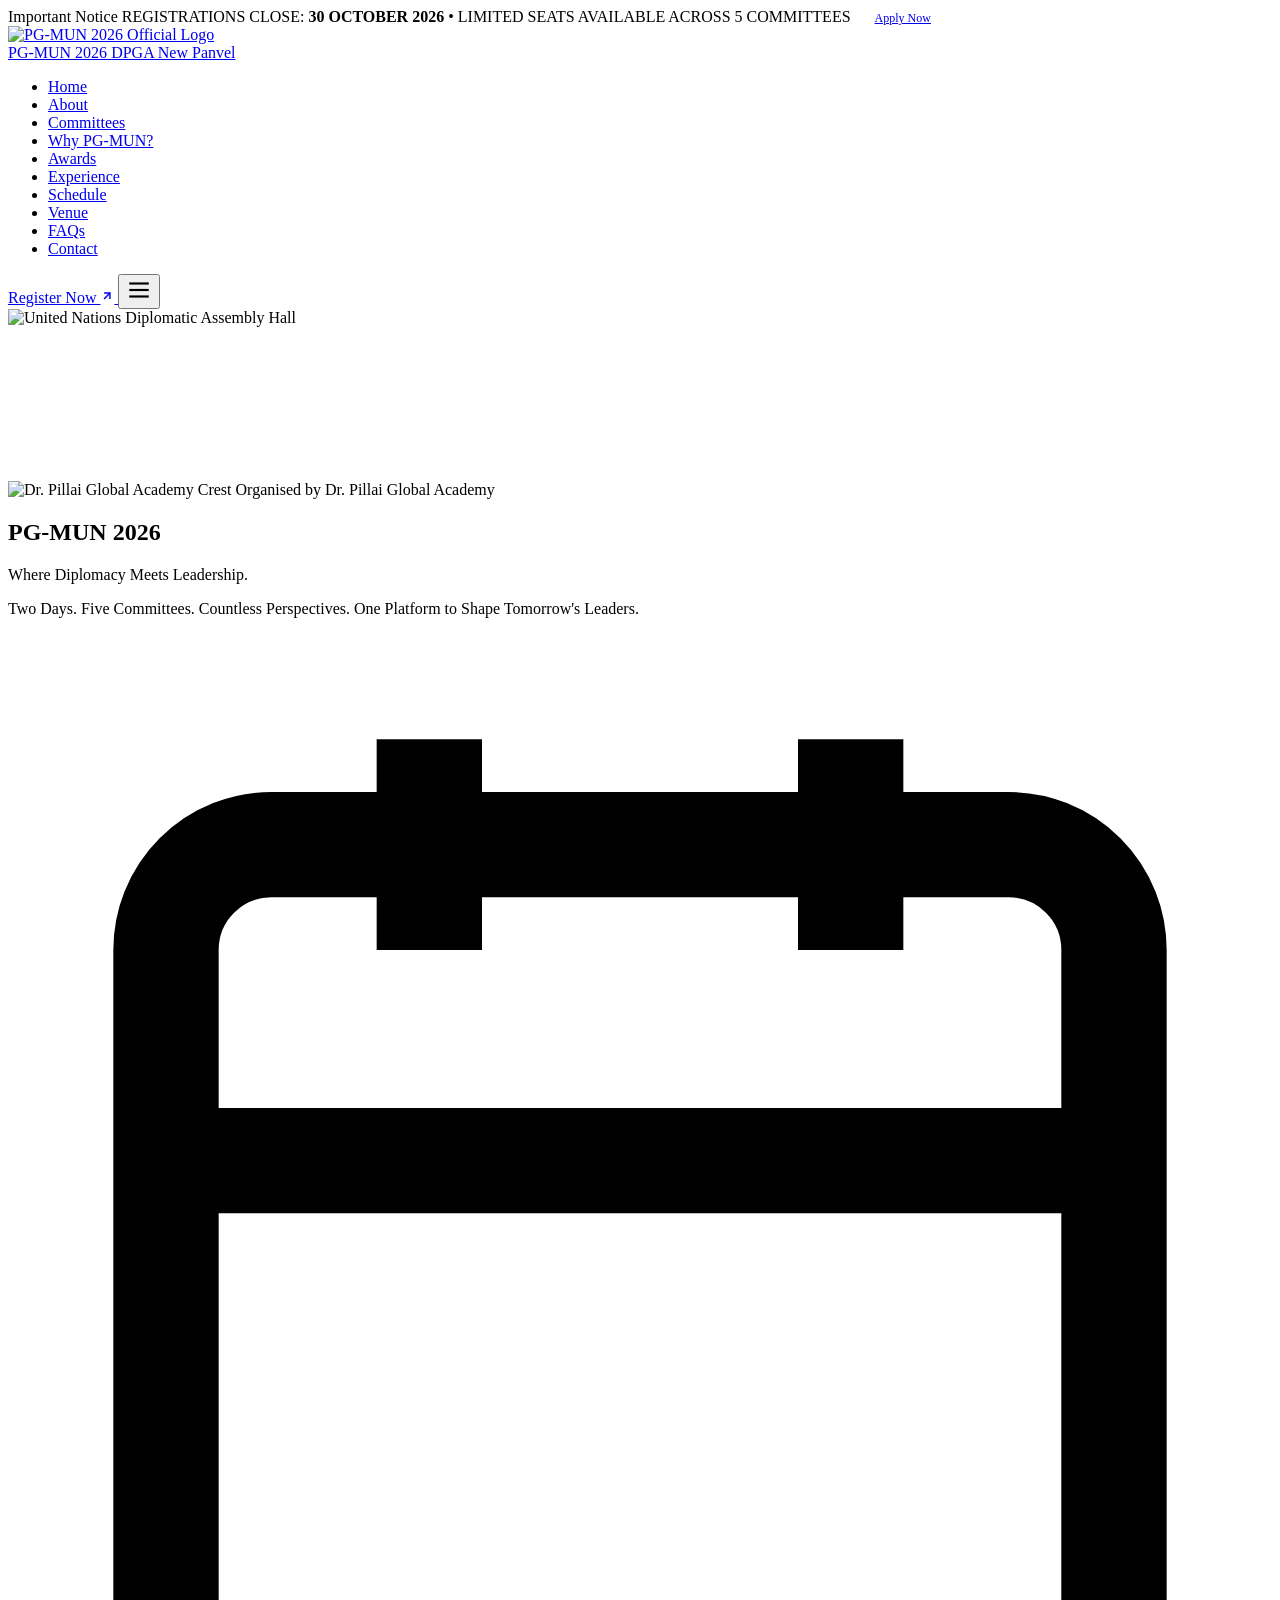
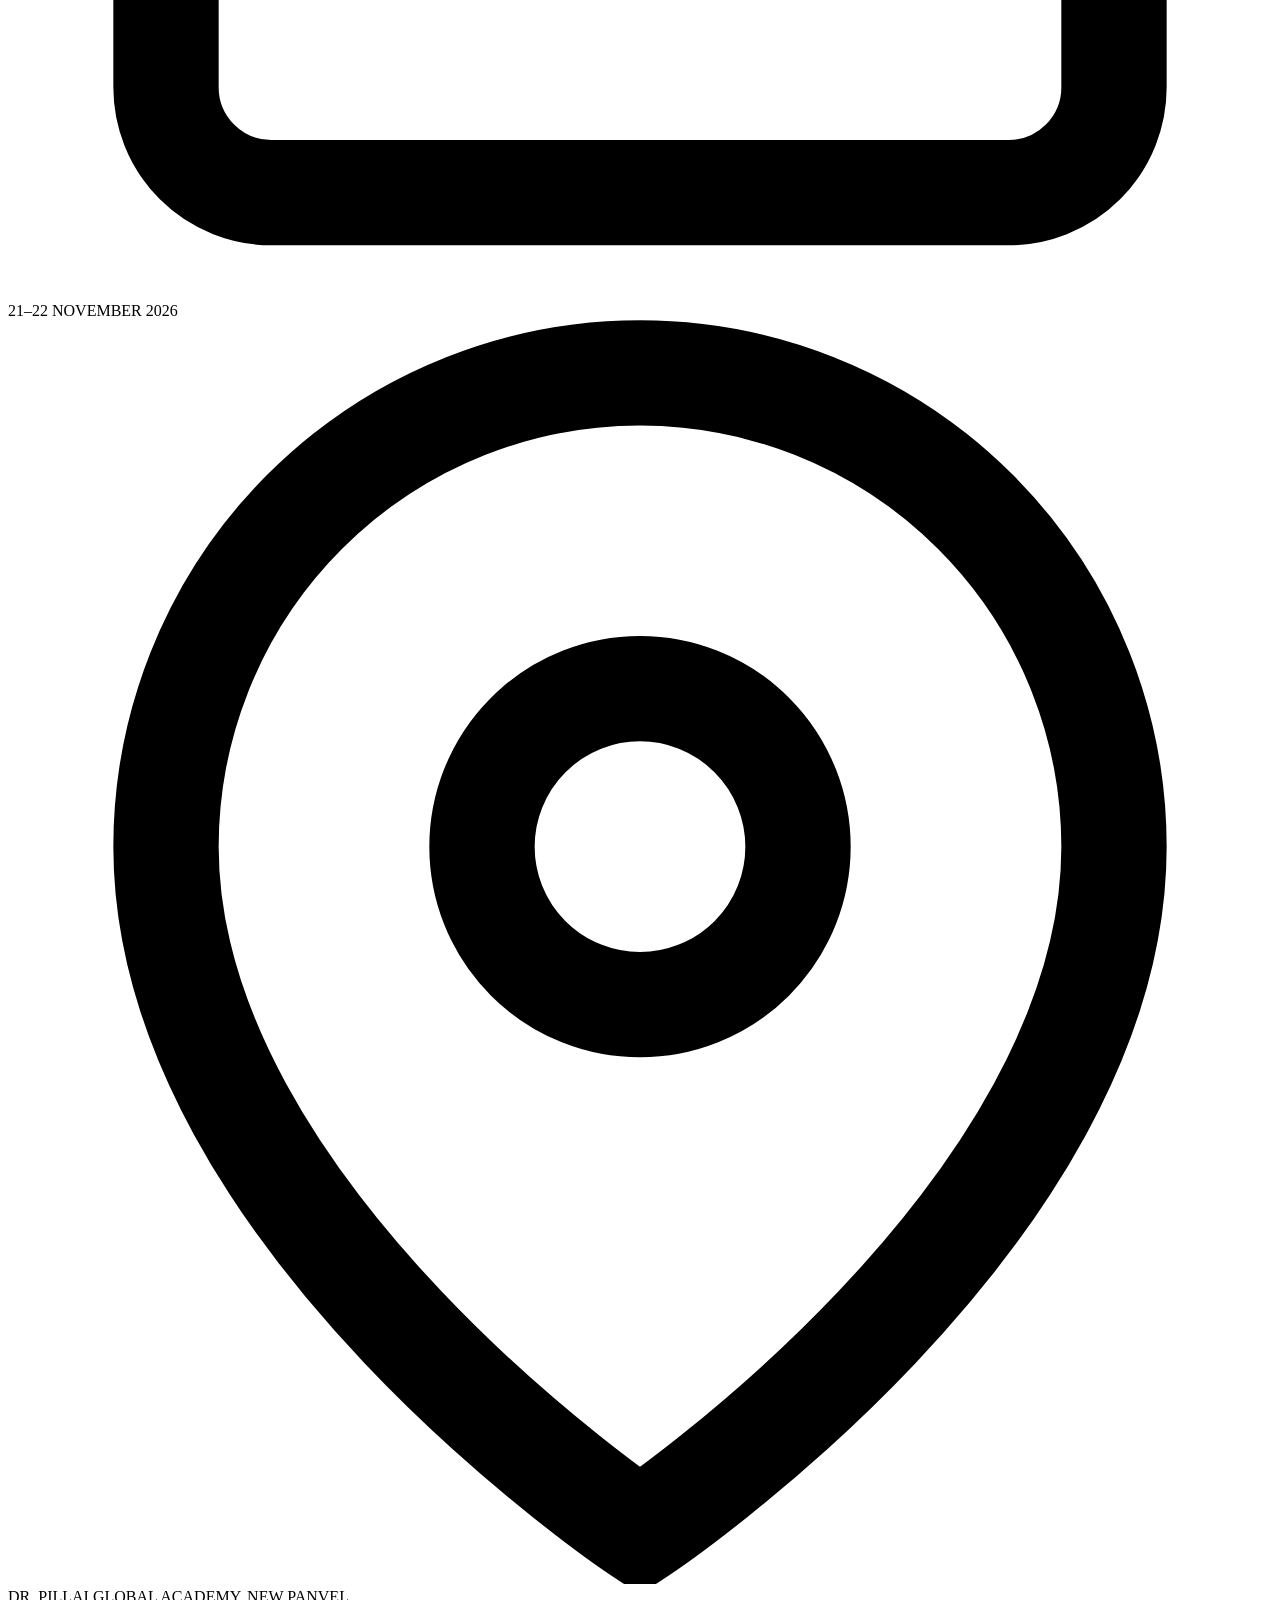
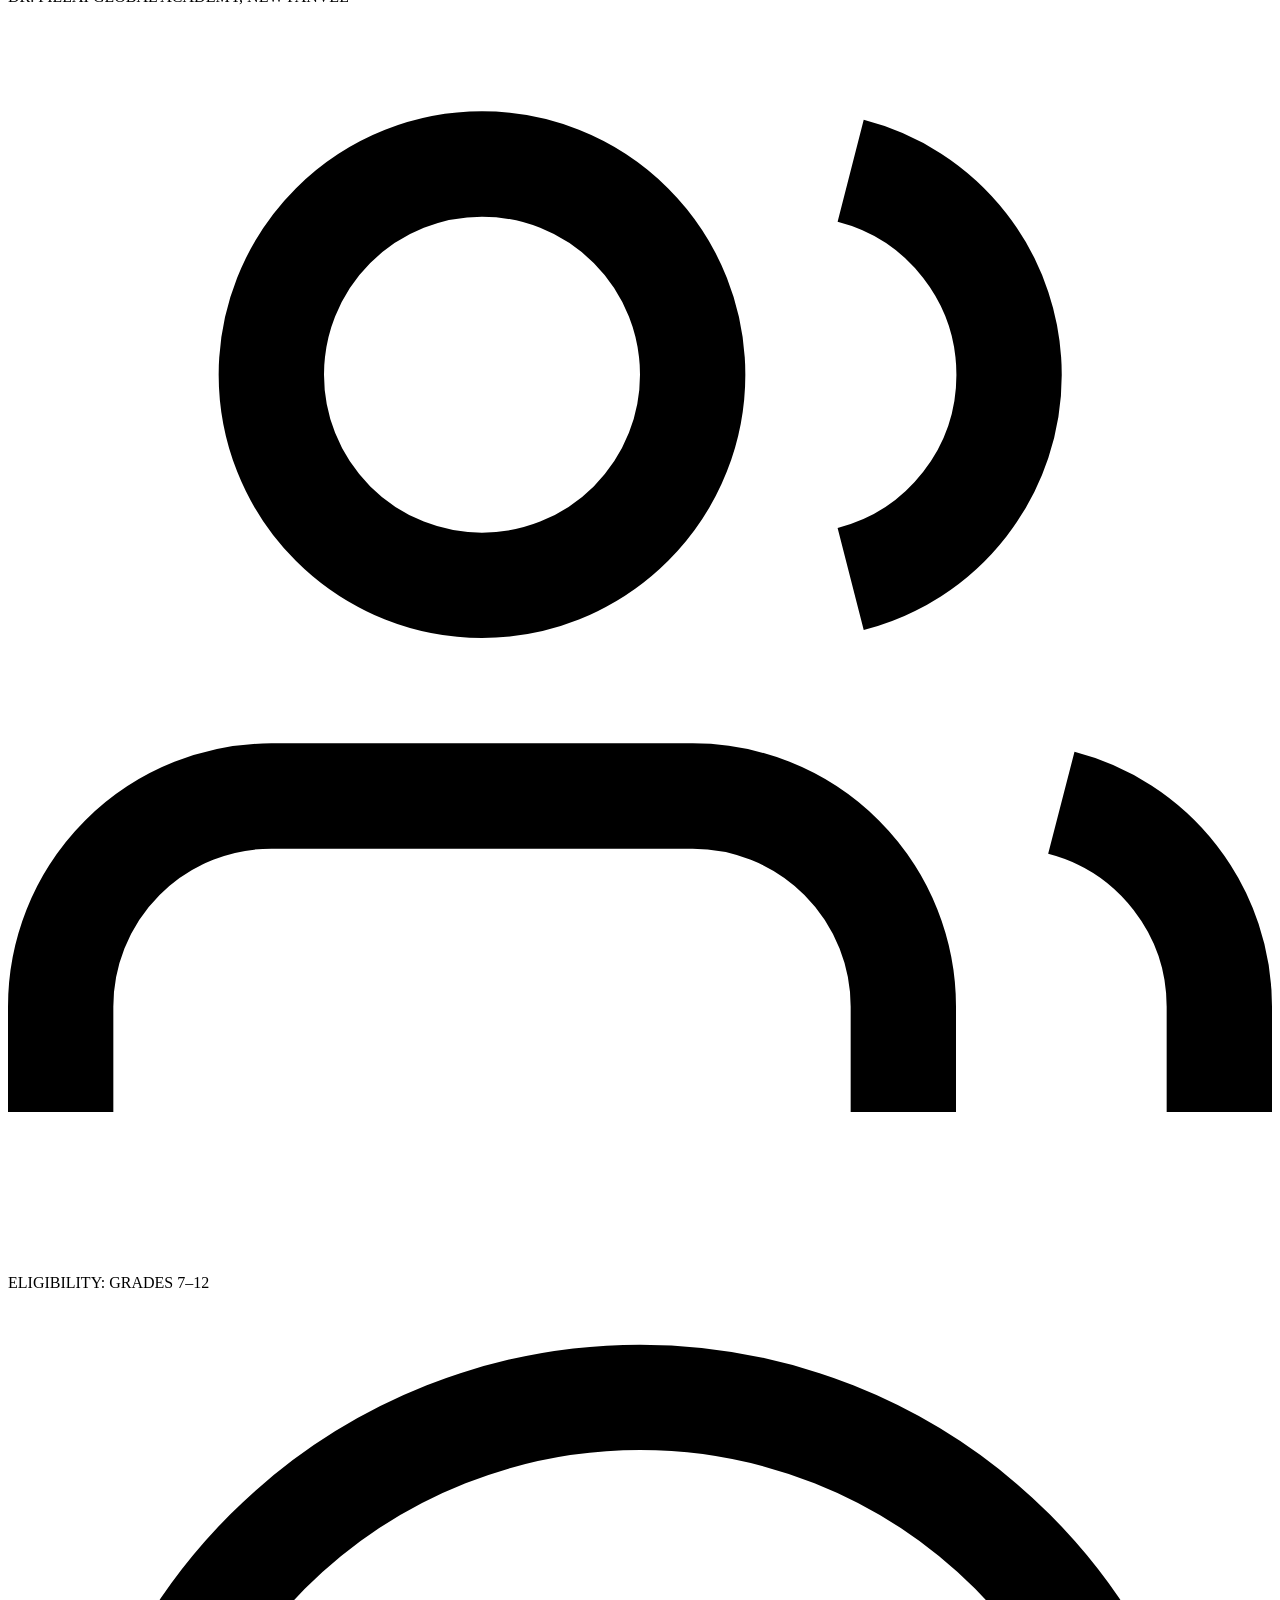
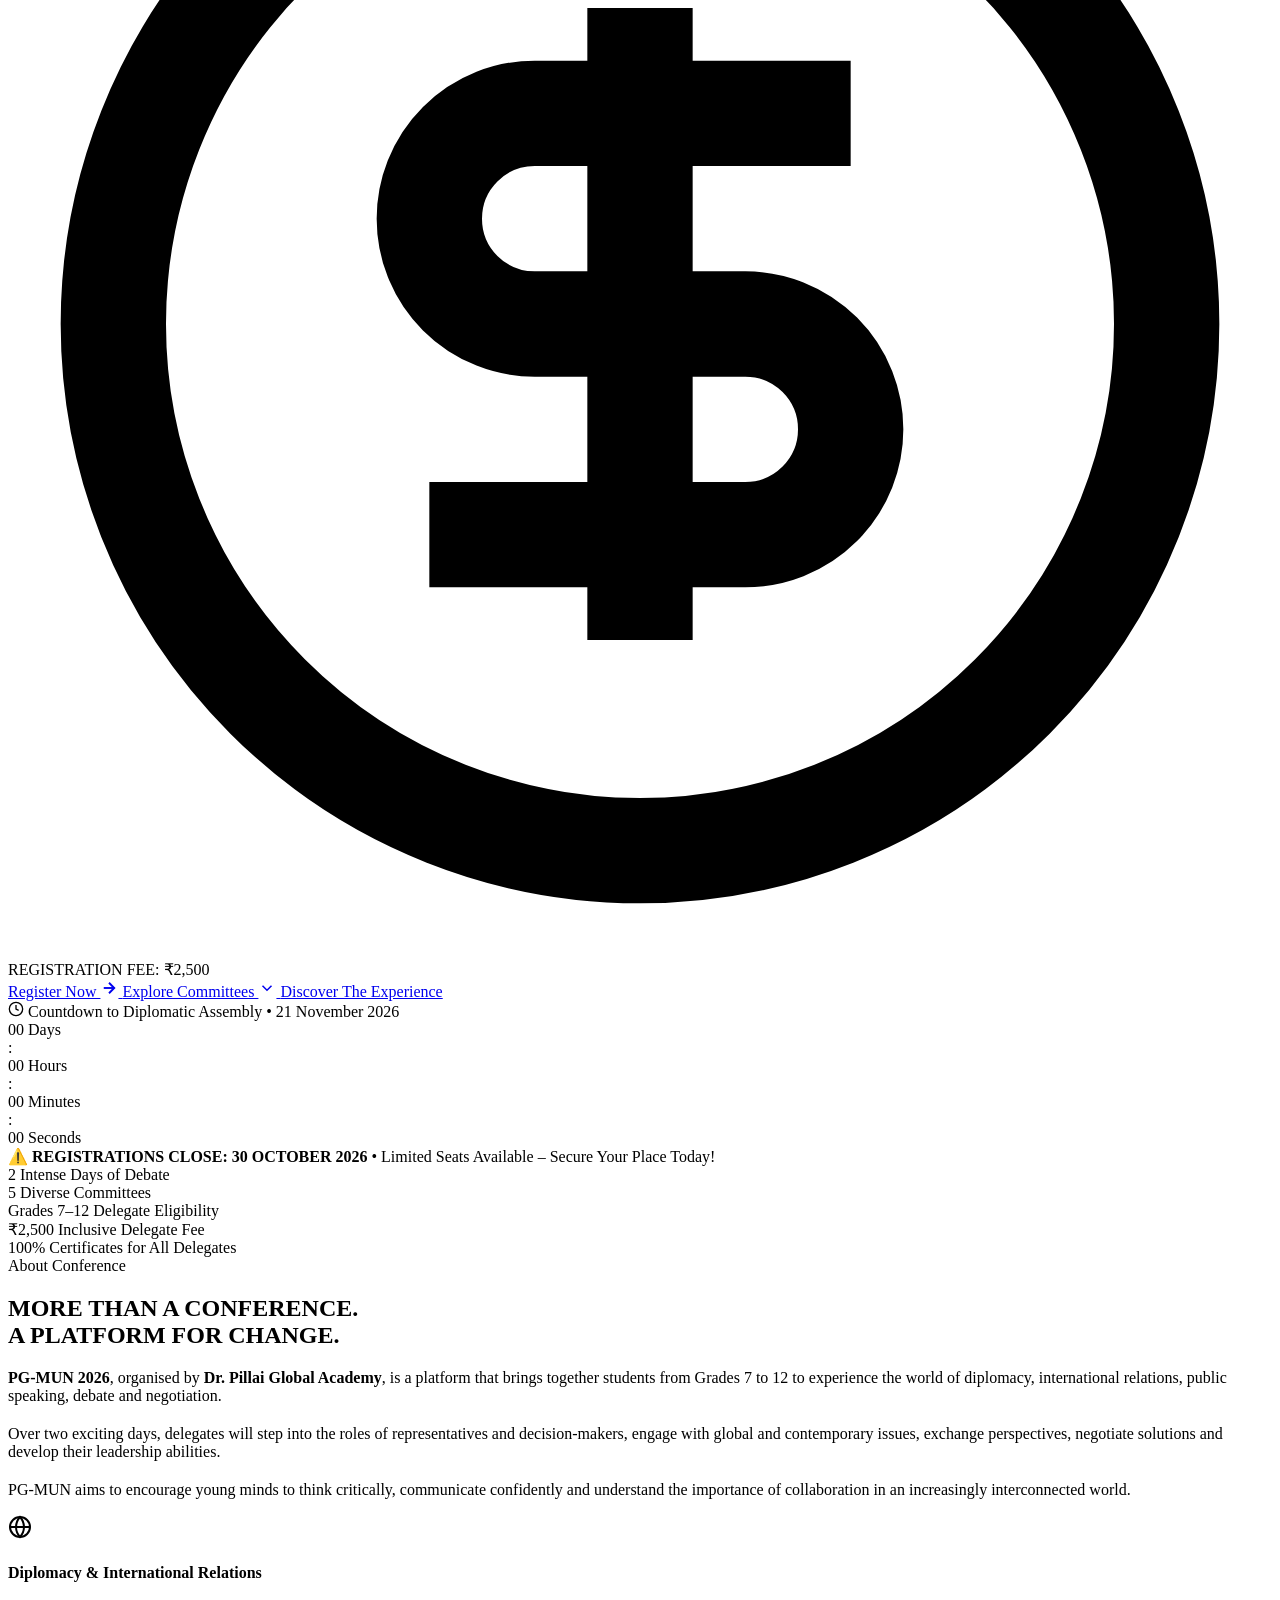
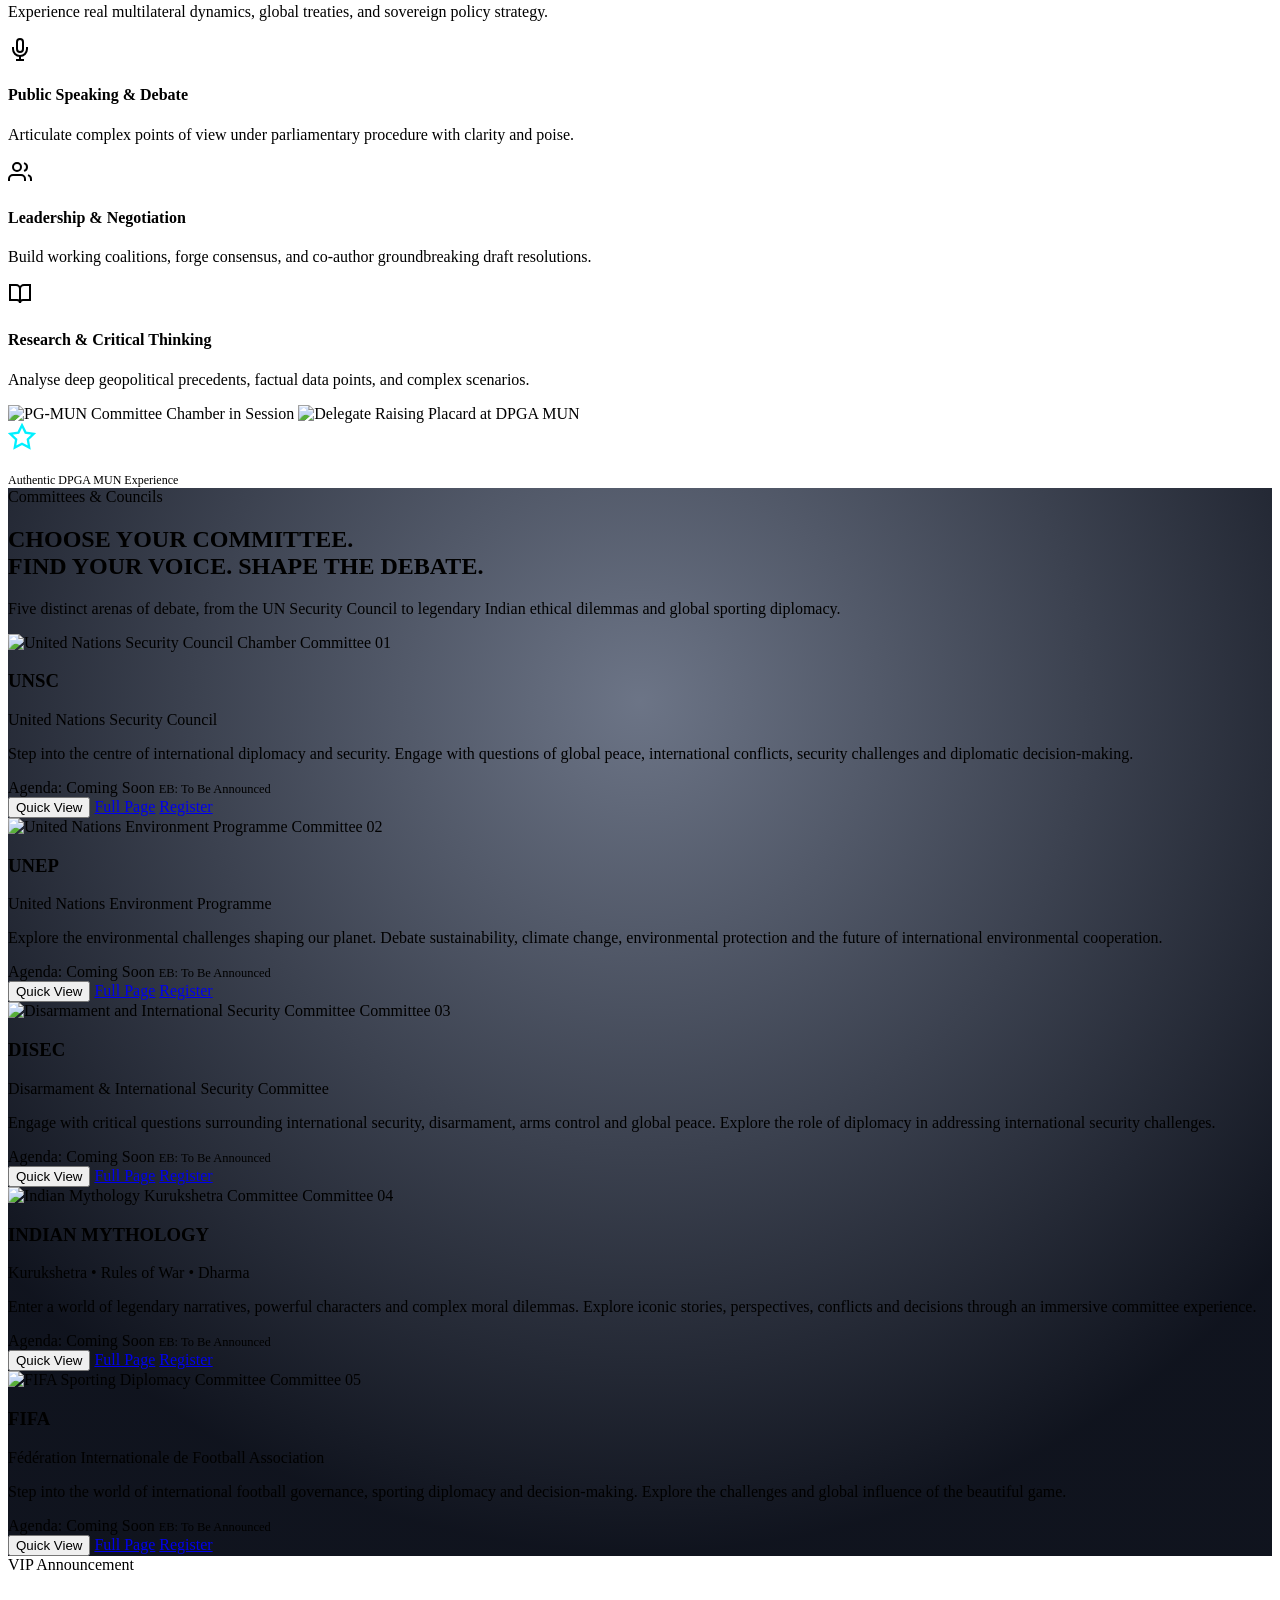
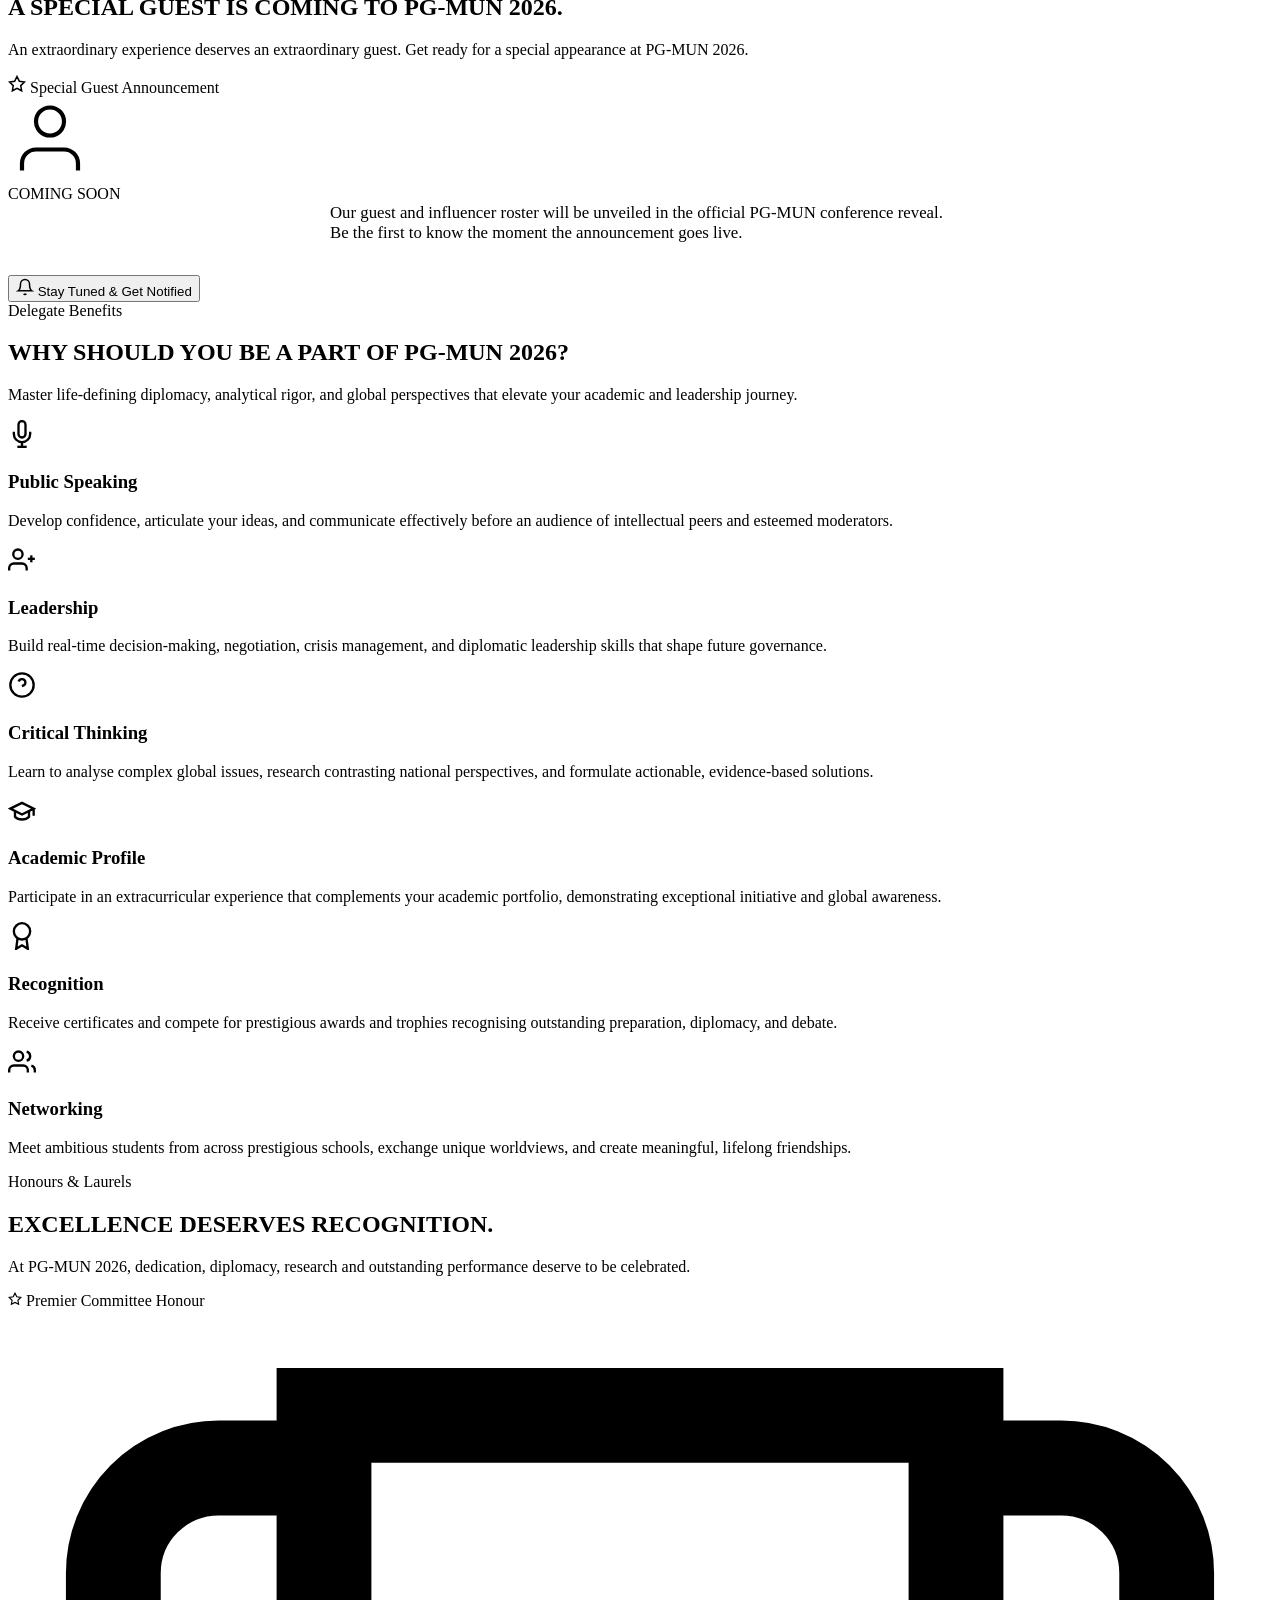
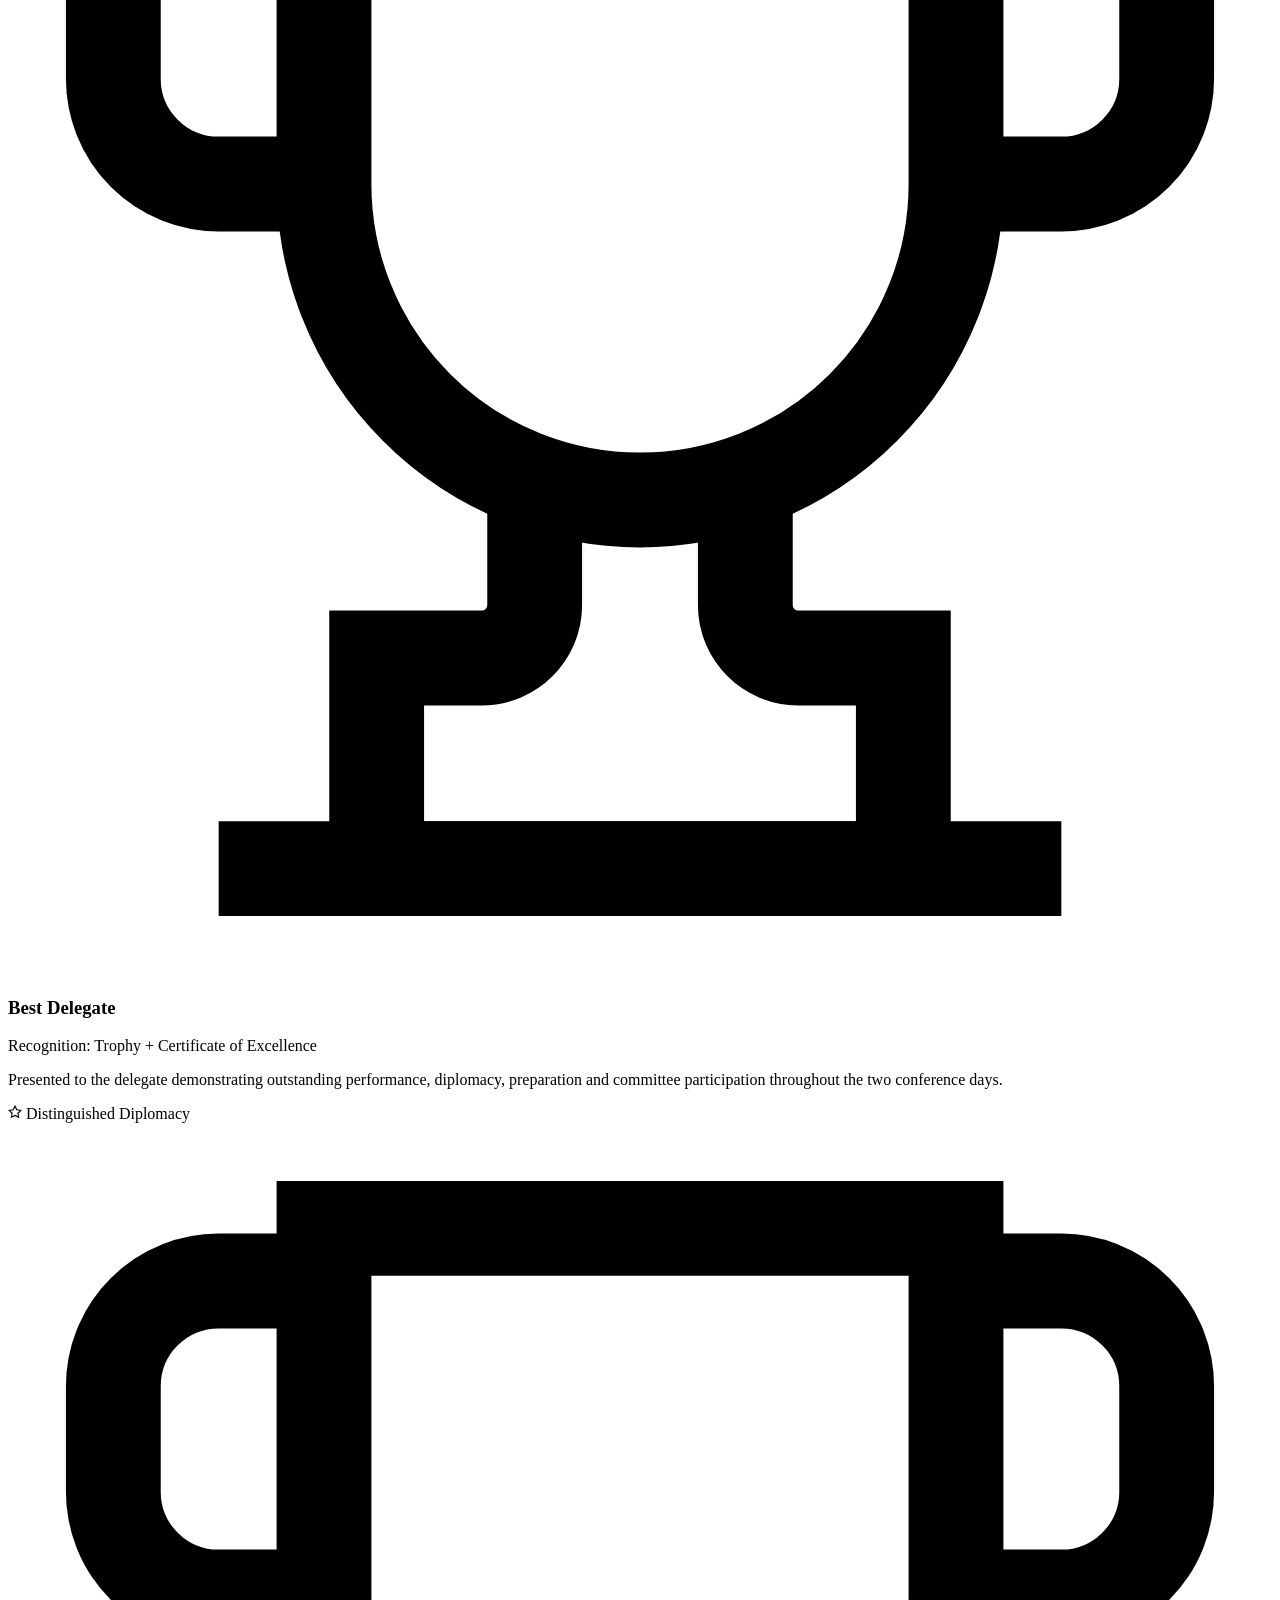
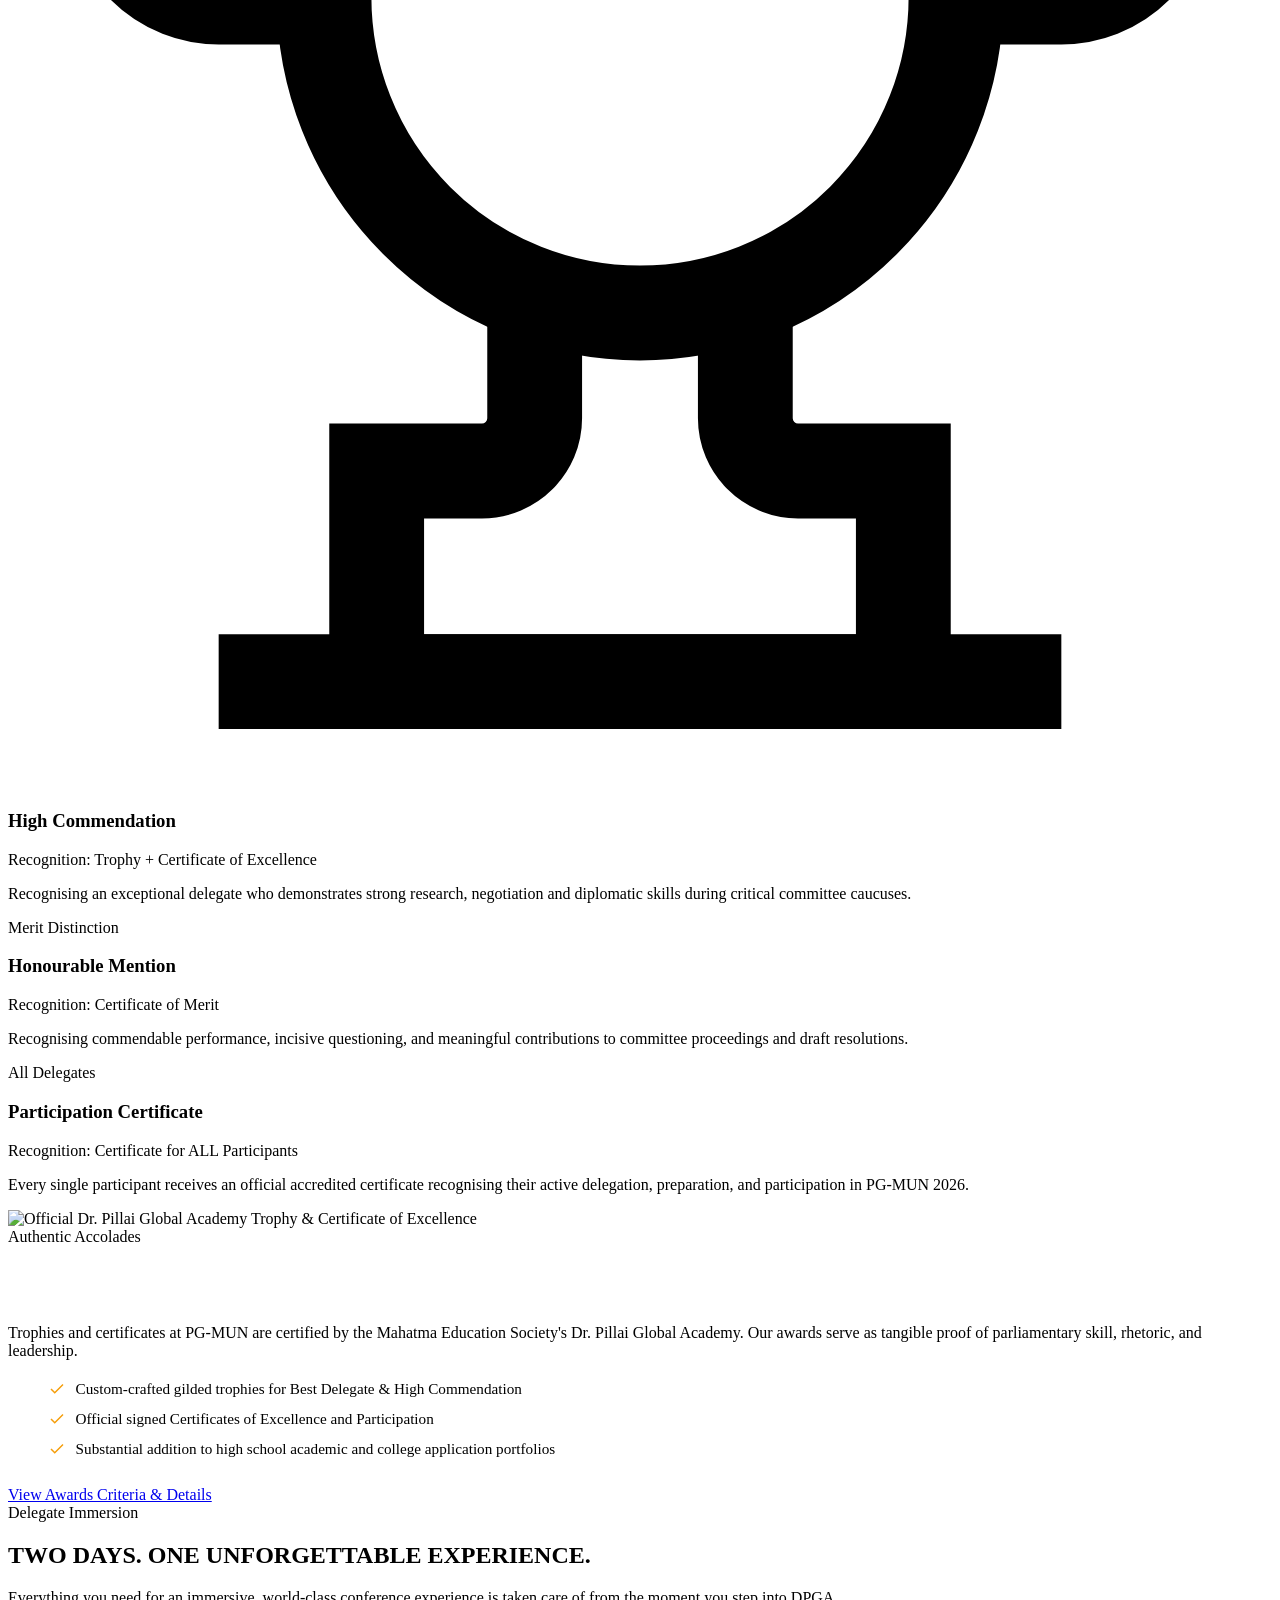
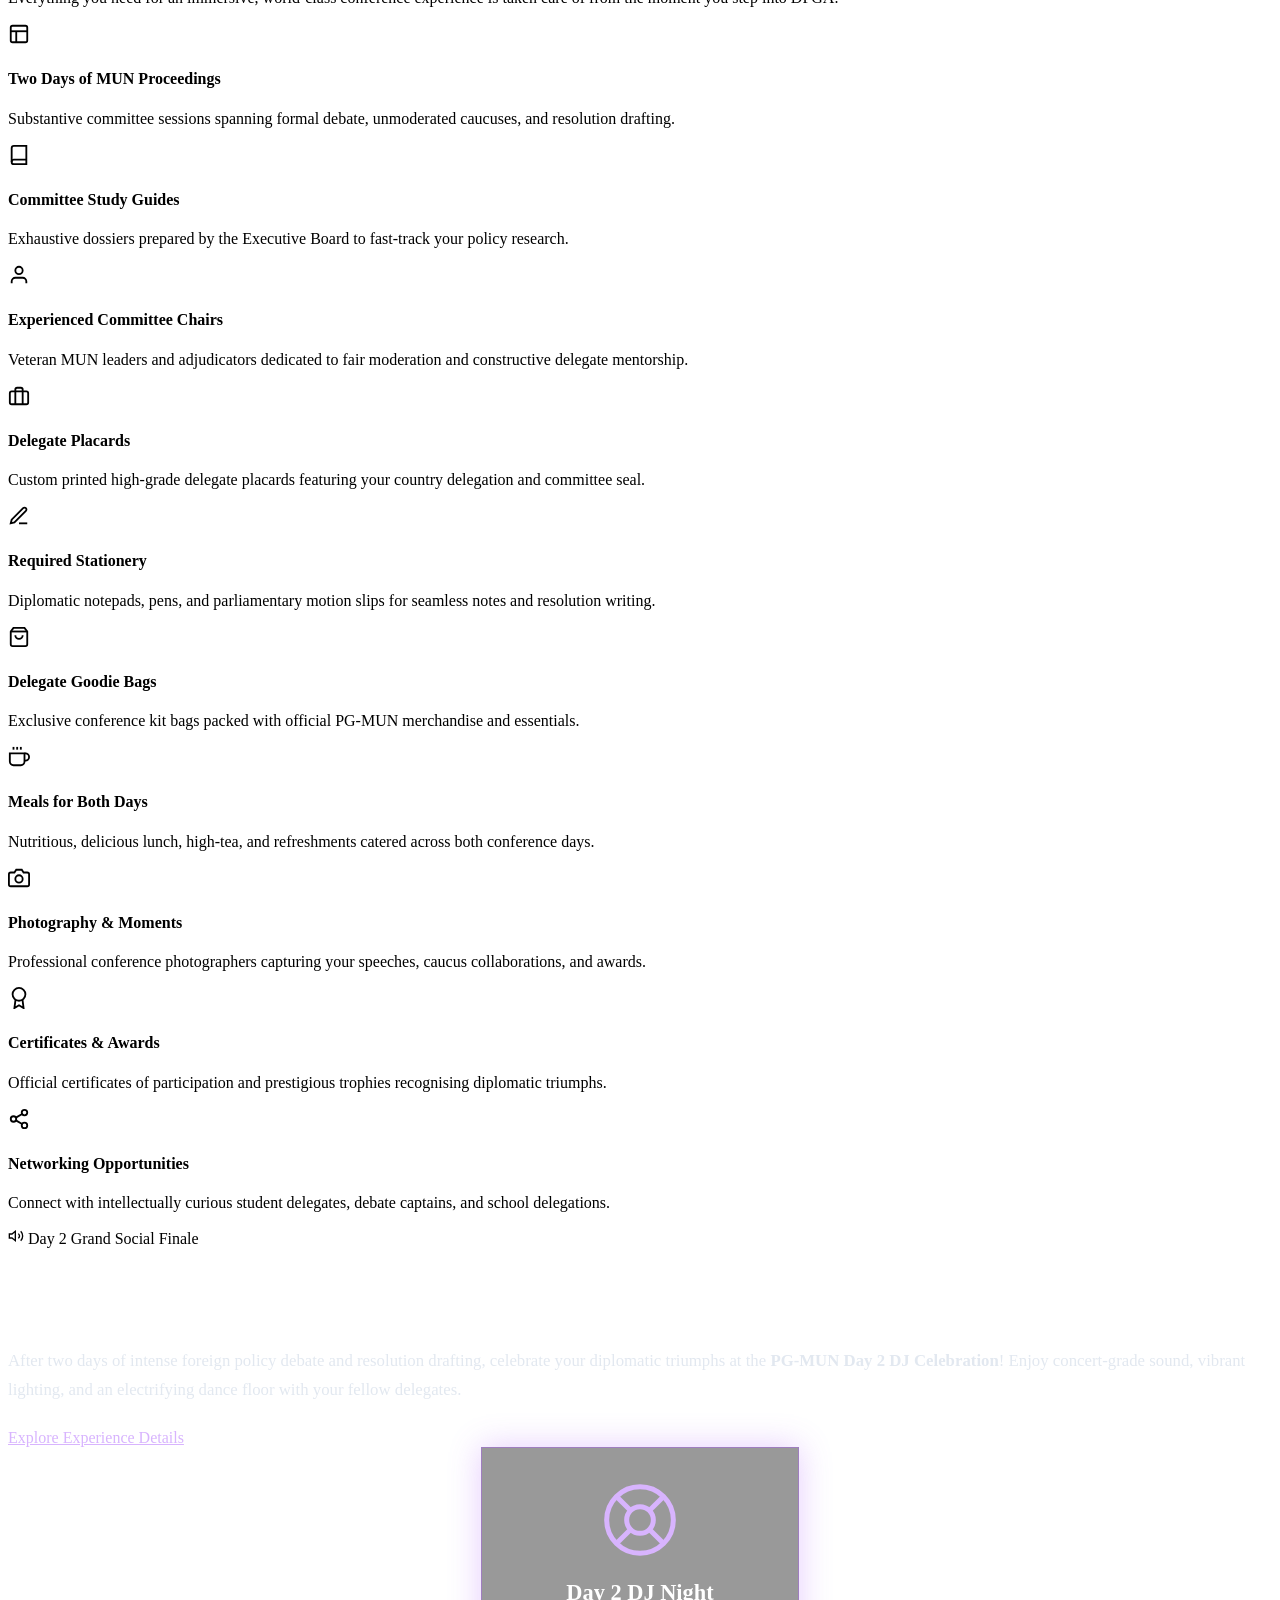
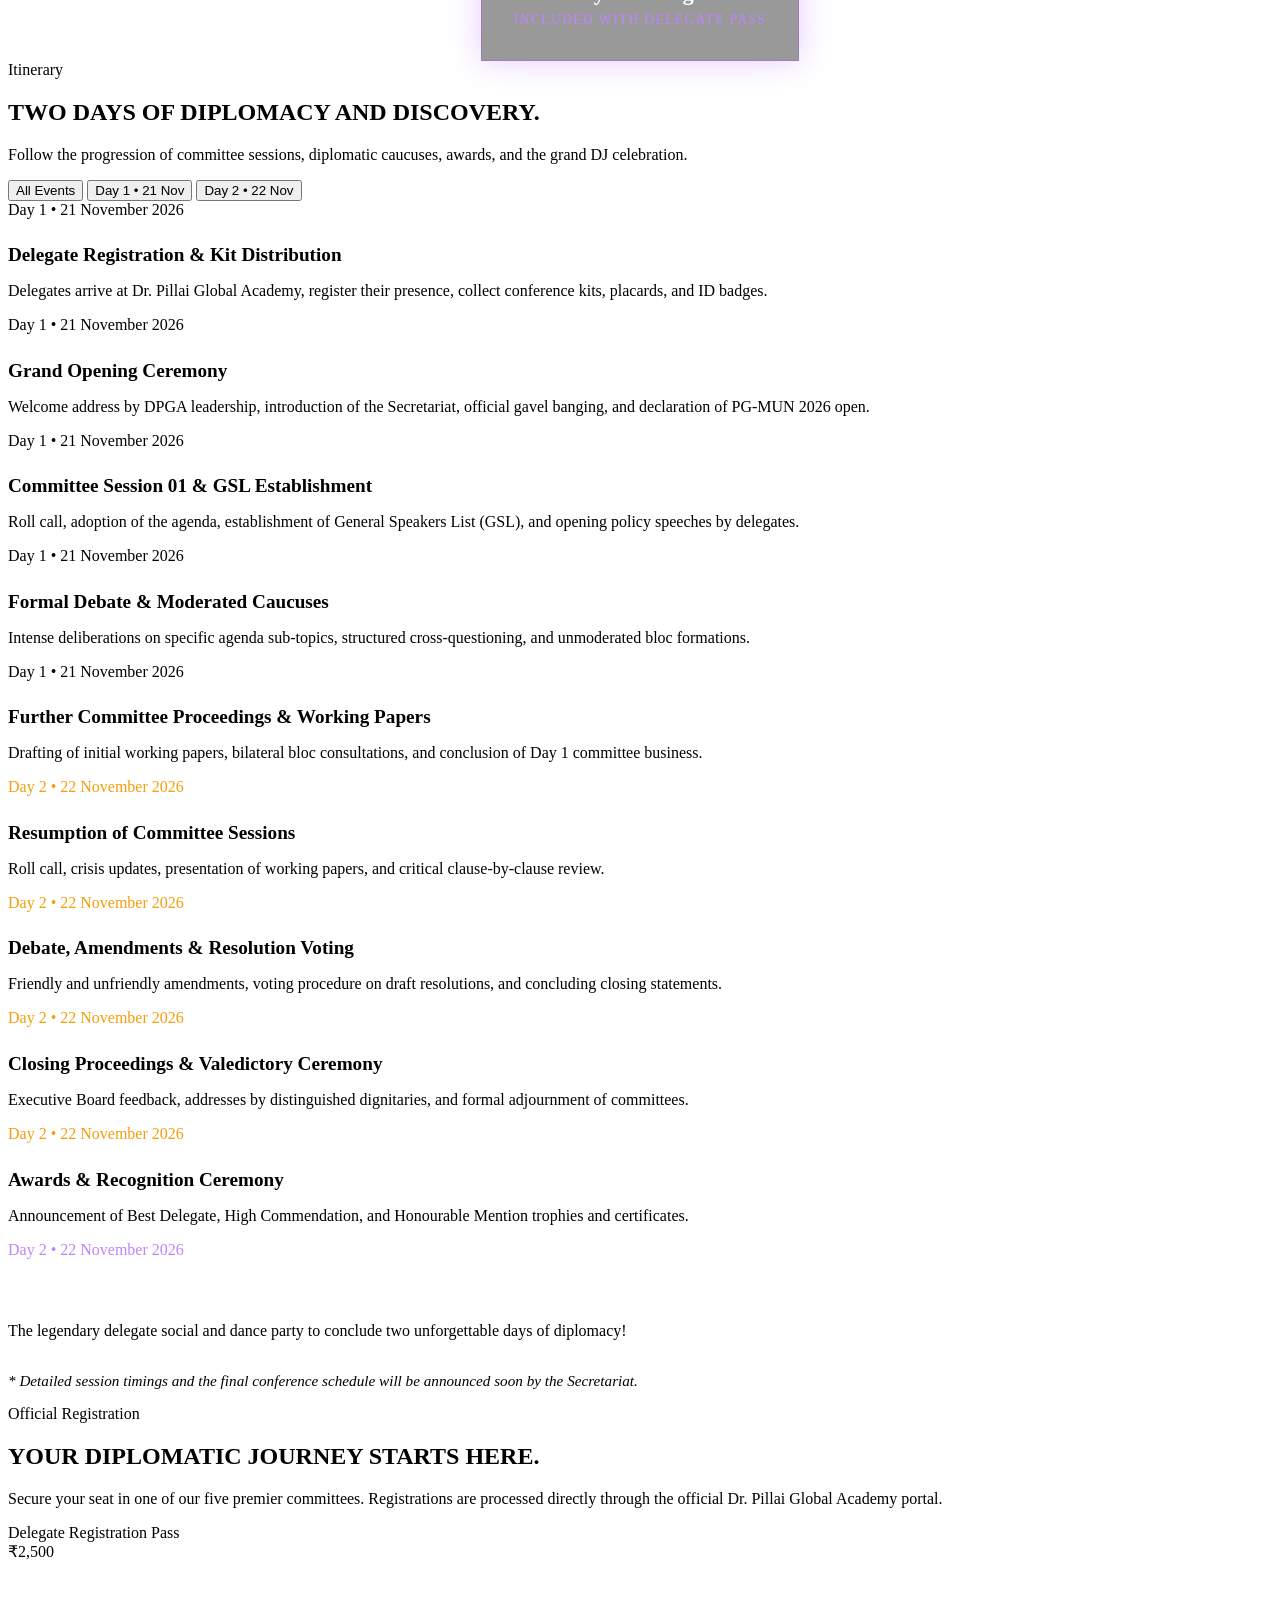
==== index.html @ b5b1248b "Add files via upload" ====
<!DOCTYPE html>
<html lang="en">
<head>
  <meta charset="UTF-8">
  <meta name="viewport" content="width=device-width, initial-scale=1.0">
  <title>PG-MUN 2026 | Official Model United Nations Conference | Dr. Pillai Global Academy</title>
  <meta name="description" content="Official website for PG-MUN 2026, organised by Dr. Pillai Global Academy, New Panvel. Join Grades 7-12 delegates on 21-22 November 2026 for an elite diplomatic summit. Where Diplomacy Meets Leadership.">
  <meta name="keywords" content="PG-MUN, PGMUN 2026, Model United Nations, Dr. Pillai Global Academy, DPGA, New Panvel, Mumbai MUN, Student Diplomacy, UNSC, UNEP, DISEC, FIFA, Indian Mythology">
  <link rel="icon" type="image/png" href="assets/images/pgmun_logo.png">
  <link rel="stylesheet" href="assets/css/style.css">
</head>
<body>

  <!-- Top Announcement Notification Bar -->
  <div class="top-announcement-bar">
    <span class="badge-alert">Important Notice</span>
    <span>REGISTRATIONS CLOSE: <strong>30 OCTOBER 2026</strong> • LIMITED SEATS AVAILABLE ACROSS 5 COMMITTEES</span>
    <a href="https://docs.google.com/forms/d/e/1FAIpQLSeMNv4Wtp6TJ-hSDyX7u2MZJtW9Ut5UFmDq5buCmw1AXc2uBw/viewform" target="_blank" rel="noopener noreferrer" class="btn btn-sm btn-gold" style="margin-left: 0.5rem; padding: 0.25rem 0.75rem; font-size: 0.75rem;">Apply Now</a>
  </div>

  <!-- Sticky Navigation Bar -->
  <header class="navbar" id="mainNavbar">
    <div class="container-wide nav-container">
      <a href="index.html" class="nav-brand" aria-label="PG-MUN 2026 Home">
        <img src="assets/images/pgmun_logo.png" alt="PG-MUN 2026 Official Logo" class="nav-logo">
        <div class="nav-brand-text">
          <span class="brand-title">PG-MUN 2026</span>
          <span class="brand-subtitle">DPGA New Panvel</span>
        </div>
      </a>

      <nav>
        <ul class="nav-menu" id="navMenu">
          <li><a href="index.html" class="nav-link active">Home</a></li>
          <li><a href="about.html" class="nav-link">About</a></li>
          <li><a href="committees.html" class="nav-link">Committees</a></li>
          <li><a href="#why-pgmun" class="nav-link">Why PG-MUN?</a></li>
          <li><a href="awards.html" class="nav-link">Awards</a></li>
          <li><a href="experience.html" class="nav-link">Experience</a></li>
          <li><a href="schedule.html" class="nav-link">Schedule</a></li>
          <li><a href="venue.html" class="nav-link">Venue</a></li>
          <li><a href="faqs.html" class="nav-link">FAQs</a></li>
          <li><a href="contact.html" class="nav-link">Contact</a></li>
        </ul>
      </nav>

      <div class="nav-cta">
        <a href="https://docs.google.com/forms/d/e/1FAIpQLSeMNv4Wtp6TJ-hSDyX7u2MZJtW9Ut5UFmDq5buCmw1AXc2uBw/viewform" target="_blank" rel="noopener noreferrer" class="btn btn-primary btn-sm" id="navRegisterBtn">
          Register Now
          <svg width="14" height="14" viewBox="0 0 24 24" fill="none" stroke="currentColor" stroke-width="2.5"><line x1="7" y1="17" x2="17" y2="7"></line><polyline points="7 7 17 7 17 17"></polyline></svg>
        </a>
        <button class="nav-toggle" id="navToggle" aria-label="Toggle Navigation Menu">
          <svg width="26" height="26" viewBox="0 0 24 24" fill="none" stroke="currentColor" stroke-width="2"><line x1="3" y1="12" x2="21" y2="12"></line><line x1="3" y1="6" x2="21" y2="6"></line><line x1="3" y1="18" x2="21" y2="18"></line></svg>
        </button>
      </div>
    </div>
  </header>

  <!-- 4. Hero Section: Cinematic Fullscreen Opening -->
  <section class="hero-section" id="hero">
    <div class="hero-background">
      <img src="assets/images/hero_bg.jpg" alt="United Nations Diplomatic Assembly Hall" class="hero-bg-img">
      <div class="hero-overlay"></div>
    </div>

    <!-- Interactive 3D Diplomatic Canvas Globe -->
    <canvas id="globe-canvas" title="Interactive 3D Diplomatic Globe - Click & Drag to Rotate"></canvas>

    <div class="container hero-content">
      <!-- Host Institution Badge -->
      <div class="hero-institution-badge">
        <img src="assets/images/dpga_logo.png" alt="Dr. Pillai Global Academy Crest">
        <span>Organised by Dr. Pillai Global Academy</span>
      </div>

      <!-- Main Conference Heading -->
      <h1 class="hero-title">PG-MUN 2026</h1>
      <p class="hero-tagline">Where Diplomacy Meets Leadership.</p>

      <p class="hero-subtext">
        Two Days. Five Committees. Countless Perspectives. One Platform to Shape Tomorrow's Leaders.
      </p>

      <!-- Event Information Badges Grid with Icons -->
      <div class="hero-badges-grid">
        <div class="info-pill">
          <svg viewBox="0 0 24 24" fill="none" stroke="currentColor" stroke-width="2"><rect x="3" y="4" width="18" height="18" rx="2" ry="2"></rect><line x1="16" y1="2" x2="16" y2="6"></line><line x1="8" y1="2" x2="8" y2="6"></line><line x1="3" y1="10" x2="21" y2="10"></line></svg>
          <span>21–22 NOVEMBER 2026</span>
        </div>
        <div class="info-pill">
          <svg viewBox="0 0 24 24" fill="none" stroke="currentColor" stroke-width="2"><path d="M21 10c0 7-9 13-9 13s-9-6-9-13a9 9 0 0 1 18 0z"></path><circle cx="12" cy="10" r="3"></circle></svg>
          <span>DR. PILLAI GLOBAL ACADEMY, NEW PANVEL</span>
        </div>
        <div class="info-pill">
          <svg viewBox="0 0 24 24" fill="none" stroke="currentColor" stroke-width="2"><path d="M17 21v-2a4 4 0 0 0-4-4H5a4 4 0 0 0-4 4v2"></path><circle cx="9" cy="7" r="4"></circle><path d="M23 21v-2a4 4 0 0 0-3-3.87"></path><path d="M16 3.13a4 4 0 0 1 0 7.75"></path></svg>
          <span>ELIGIBILITY: GRADES 7–12</span>
        </div>
        <div class="info-pill highlight-pill">
          <svg viewBox="0 0 24 24" fill="none" stroke="currentColor" stroke-width="2"><circle cx="12" cy="12" r="10"></circle><path d="M16 8h-6a2 2 0 1 0 0 4h4a2 2 0 1 1 0 4H8"></path><line x1="12" y1="18" x2="12" y2="6"></line></svg>
          <span>REGISTRATION FEE: ₹2,500</span>
        </div>
      </div>

      <!-- Hero Call-to-Action Buttons -->
      <div class="hero-cta-group">
        <a href="https://docs.google.com/forms/d/e/1FAIpQLSeMNv4Wtp6TJ-hSDyX7u2MZJtW9Ut5UFmDq5buCmw1AXc2uBw/viewform" target="_blank" rel="noopener noreferrer" class="btn btn-primary btn-lg" id="heroRegisterBtn">
          Register Now
          <svg width="18" height="18" viewBox="0 0 24 24" fill="none" stroke="currentColor" stroke-width="2.5"><line x1="5" y1="12" x2="19" y2="12"></line><polyline points="12 5 19 12 12 19"></polyline></svg>
        </a>
        <a href="#committees" class="btn btn-outline btn-lg">
          Explore Committees
          <svg width="18" height="18" viewBox="0 0 24 24" fill="none" stroke="currentColor" stroke-width="2"><polyline points="6 9 12 15 18 9"></polyline></svg>
        </a>
        <a href="#experience" class="btn btn-outline-gold btn-lg">
          Discover The Experience
        </a>
      </div>

      <!-- Animated Countdown Timer -->
      <div class="countdown-box">
        <div class="countdown-heading">
          <svg width="16" height="16" viewBox="0 0 24 24" fill="none" stroke="currentColor" stroke-width="2"><circle cx="12" cy="12" r="10"></circle><polyline points="12 6 12 12 16 14"></polyline></svg>
          <span>Countdown to Diplomatic Assembly • 21 November 2026</span>
        </div>
        <div class="countdown-digits">
          <div class="digit-segment">
            <span class="digit-number" id="count-days">00</span>
            <span class="digit-label">Days</span>
          </div>
          <span class="digit-colon">:</span>
          <div class="digit-segment">
            <span class="digit-number" id="count-hours">00</span>
            <span class="digit-label">Hours</span>
          </div>
          <span class="digit-colon">:</span>
          <div class="digit-segment">
            <span class="digit-number" id="count-minutes">00</span>
            <span class="digit-label">Minutes</span>
          </div>
          <span class="digit-colon">:</span>
          <div class="digit-segment">
            <span class="digit-number" id="count-seconds">00</span>
            <span class="digit-label">Seconds</span>
          </div>
        </div>
        <div class="countdown-notice">
          <span>⚠️ <strong>REGISTRATIONS CLOSE: 30 OCTOBER 2026</strong> • Limited Seats Available – Secure Your Place Today!</span>
        </div>
      </div>
    </div>
  </section>

  <!-- Key Statistics Ribbon -->
  <section class="stats-ribbon">
    <div class="container">
      <div class="stats-grid">
        <div class="stat-item">
          <span class="stat-value">2</span>
          <span class="stat-label">Intense Days of Debate</span>
        </div>
        <div class="stat-item">
          <span class="stat-value">5</span>
          <span class="stat-label">Diverse Committees</span>
        </div>
        <div class="stat-item">
          <span class="stat-value">Grades 7–12</span>
          <span class="stat-label">Delegate Eligibility</span>
        </div>
        <div class="stat-item">
          <span class="stat-value">₹2,500</span>
          <span class="stat-label">Inclusive Delegate Fee</span>
        </div>
        <div class="stat-item">
          <span class="stat-value">100%</span>
          <span class="stat-label">Certificates for All Delegates</span>
        </div>
      </div>
    </div>
  </section>

  <!-- 5. About PG-MUN Section -->
  <section class="section-padding" id="about">
    <div class="container">
      <div class="about-grid">
        <div class="about-text-content">
          <div class="section-tag">About Conference</div>
          <h2 class="section-title">MORE THAN A CONFERENCE.<br>A PLATFORM FOR CHANGE.</h2>
          <p style="margin-bottom: 1.25rem;">
            <strong>PG-MUN 2026</strong>, organised by <strong>Dr. Pillai Global Academy</strong>, is a platform that brings together students from Grades 7 to 12 to experience the world of diplomacy, international relations, public speaking, debate and negotiation.
          </p>
          <p style="margin-bottom: 1.25rem;">
            Over two exciting days, delegates will step into the roles of representatives and decision-makers, engage with global and contemporary issues, exchange perspectives, negotiate solutions and develop their leadership abilities.
          </p>
          <p>
            PG-MUN aims to encourage young minds to think critically, communicate confidently and understand the importance of collaboration in an increasingly interconnected world.
          </p>

          <!-- Four Premium Feature Cards -->
          <div class="about-features-grid">
            <div class="feature-pill-card">
              <div class="feature-pill-icon">
                <svg width="24" height="24" viewBox="0 0 24 24" fill="none" stroke="currentColor" stroke-width="2"><circle cx="12" cy="12" r="10"></circle><line x1="2" y1="12" x2="22" y2="12"></line><path d="M12 2a15.3 15.3 0 0 1 4 10 15.3 15.3 0 0 1-4 10 15.3 15.3 0 0 1-4-10 15.3 15.3 0 0 1 4-10z"></path></svg>
              </div>
              <h4>Diplomacy &amp; International Relations</h4>
              <p>Experience real multilateral dynamics, global treaties, and sovereign policy strategy.</p>
            </div>

            <div class="feature-pill-card">
              <div class="feature-pill-icon">
                <svg width="24" height="24" viewBox="0 0 24 24" fill="none" stroke="currentColor" stroke-width="2"><path d="M12 2a3 3 0 0 0-3 3v7a3 3 0 0 0 6 0V5a3 3 0 0 0-3-3z"></path><path d="M19 10v2a7 7 0 0 1-14 0v-2"></path><line x1="12" y1="19" x2="12" y2="23"></line><line x1="8" y1="23" x2="16" y2="23"></line></svg>
              </div>
              <h4>Public Speaking &amp; Debate</h4>
              <p>Articulate complex points of view under parliamentary procedure with clarity and poise.</p>
            </div>

            <div class="feature-pill-card">
              <div class="feature-pill-icon">
                <svg width="24" height="24" viewBox="0 0 24 24" fill="none" stroke="currentColor" stroke-width="2"><path d="M17 21v-2a4 4 0 0 0-4-4H5a4 4 0 0 0-4 4v2"></path><circle cx="9" cy="7" r="4"></circle><path d="M23 21v-2a4 4 0 0 0-3-3.87"></path><path d="M16 3.13a4 4 0 0 1 0 7.75"></path></svg>
              </div>
              <h4>Leadership &amp; Negotiation</h4>
              <p>Build working coalitions, forge consensus, and co-author groundbreaking draft resolutions.</p>
            </div>

            <div class="feature-pill-card">
              <div class="feature-pill-icon">
                <svg width="24" height="24" viewBox="0 0 24 24" fill="none" stroke="currentColor" stroke-width="2"><path d="M2 3h6a4 4 0 0 1 4 4v14a3 3 0 0 0-3-3H2z"></path><path d="M22 3h-6a4 4 0 0 0-4 4v14a3 3 0 0 1 3-3h7z"></path></svg>
              </div>
              <h4>Research &amp; Critical Thinking</h4>
              <p>Analyse deep geopolitical precedents, factual data points, and complex scenarios.</p>
            </div>
          </div>
        </div>

        <!-- Visual Image Showcase with Authentic PG-MUN Photos -->
        <div class="about-visual-stack">
          <img src="assets/images/conference_chamber.jpg" alt="PG-MUN Committee Chamber in Session" class="about-img-main">
          <img src="assets/images/delegate_placard_raise.jpg" alt="Delegate Raising Placard at DPGA MUN" class="about-img-overlap">
          <div class="about-floating-badge">
            <svg width="28" height="28" viewBox="0 0 24 24" fill="none" stroke="#00f0ff" stroke-width="2"><path d="M12 2l3.09 6.26L22 9.27l-5 4.87 1.18 6.88L12 17.77l-6.18 3.25L7 14.14 2 9.27l6.91-1.01L12 2z"></path></svg>
            <div>
              <div style="font-weight: 800; font-size: 0.95rem; color: #fff;">Diplomatic Excellence</div>
              <div style="font-size: 0.75rem; color: var(--cyan-bright);">Authentic DPGA MUN Experience</div>
            </div>
          </div>
        </div>
      </div>
    </div>
  </section>

  <!-- 6. Committees – The Main Attraction -->
  <section class="section-padding" id="committees" style="background: radial-gradient(circle at 50% 20%, rgba(10, 24, 54, 0.6) 0%, rgba(3, 7, 18, 0.95) 80%);">
    <div class="container">
      <div class="text-center">
        <div class="section-tag">Committees &amp; Councils</div>
        <h2 class="section-title">CHOOSE YOUR COMMITTEE.<br>FIND YOUR VOICE. SHAPE THE DEBATE.</h2>
        <p class="section-subtitle">
          Five distinct arenas of debate, from the UN Security Council to legendary Indian ethical dilemmas and global sporting diplomacy.
        </p>
      </div>

      <div class="committees-grid">
        <!-- Committee 01: UNSC -->
        <div class="committee-card unsc">
          <div class="committee-banner-wrap">
            <img src="assets/images/banner_unsc.jpg" alt="United Nations Security Council Chamber" class="committee-banner-img">
            <span class="committee-tag-badge">Committee 01</span>
          </div>
          <div class="committee-body">
            <h3 class="committee-code">UNSC</h3>
            <div class="committee-full-name">United Nations Security Council</div>
            <p class="committee-desc">
              Step into the centre of international diplomacy and security. Engage with questions of global peace, international conflicts, security challenges and diplomatic decision-making.
            </p>
            <div class="committee-meta-row">
              <span class="agenda-status-pill"><span class="dot"></span> Agenda: Coming Soon</span>
              <span style="font-size: 0.78rem; color: var(--silver-muted);">EB: To Be Announced</span>
            </div>
            <div class="committee-actions">
              <button class="btn btn-outline btn-sm committee-quick-btn" data-committee="unsc">Quick View</button>
              <a href="committee-unsc.html" class="btn btn-outline btn-sm">Full Page</a>
              <a href="https://docs.google.com/forms/d/e/1FAIpQLSeMNv4Wtp6TJ-hSDyX7u2MZJtW9Ut5UFmDq5buCmw1AXc2uBw/viewform" target="_blank" rel="noopener noreferrer" class="btn btn-primary btn-sm">Register</a>
            </div>
          </div>
        </div>

        <!-- Committee 02: UNEP -->
        <div class="committee-card unep">
          <div class="committee-banner-wrap">
            <img src="assets/images/banner_unep.jpg" alt="United Nations Environment Programme" class="committee-banner-img">
            <span class="committee-tag-badge">Committee 02</span>
          </div>
          <div class="committee-body">
            <h3 class="committee-code">UNEP</h3>
            <div class="committee-full-name">United Nations Environment Programme</div>
            <p class="committee-desc">
              Explore the environmental challenges shaping our planet. Debate sustainability, climate change, environmental protection and the future of international environmental cooperation.
            </p>
            <div class="committee-meta-row">
              <span class="agenda-status-pill"><span class="dot"></span> Agenda: Coming Soon</span>
              <span style="font-size: 0.78rem; color: var(--silver-muted);">EB: To Be Announced</span>
            </div>
            <div class="committee-actions">
              <button class="btn btn-outline btn-sm committee-quick-btn" data-committee="unep">Quick View</button>
              <a href="committee-unep.html" class="btn btn-outline btn-sm">Full Page</a>
              <a href="https://docs.google.com/forms/d/e/1FAIpQLSeMNv4Wtp6TJ-hSDyX7u2MZJtW9Ut5UFmDq5buCmw1AXc2uBw/viewform" target="_blank" rel="noopener noreferrer" class="btn btn-primary btn-sm">Register</a>
            </div>
          </div>
        </div>

        <!-- Committee 03: DISEC -->
        <div class="committee-card disec">
          <div class="committee-banner-wrap">
            <img src="assets/images/banner_disec.jpg" alt="Disarmament and International Security Committee" class="committee-banner-img">
            <span class="committee-tag-badge">Committee 03</span>
          </div>
          <div class="committee-body">
            <h3 class="committee-code">DISEC</h3>
            <div class="committee-full-name">Disarmament &amp; International Security Committee</div>
            <p class="committee-desc">
              Engage with critical questions surrounding international security, disarmament, arms control and global peace. Explore the role of diplomacy in addressing international security challenges.
            </p>
            <div class="committee-meta-row">
              <span class="agenda-status-pill"><span class="dot"></span> Agenda: Coming Soon</span>
              <span style="font-size: 0.78rem; color: var(--silver-muted);">EB: To Be Announced</span>
            </div>
            <div class="committee-actions">
              <button class="btn btn-outline btn-sm committee-quick-btn" data-committee="disec">Quick View</button>
              <a href="committee-disec.html" class="btn btn-outline btn-sm">Full Page</a>
              <a href="https://docs.google.com/forms/d/e/1FAIpQLSeMNv4Wtp6TJ-hSDyX7u2MZJtW9Ut5UFmDq5buCmw1AXc2uBw/viewform" target="_blank" rel="noopener noreferrer" class="btn btn-primary btn-sm">Register</a>
            </div>
          </div>
        </div>

        <!-- Committee 04: Indian Mythology -->
        <div class="committee-card mythology">
          <div class="committee-banner-wrap">
            <img src="assets/images/banner_mythology.jpg" alt="Indian Mythology Kurukshetra Committee" class="committee-banner-img">
            <span class="committee-tag-badge">Committee 04</span>
          </div>
          <div class="committee-body">
            <h3 class="committee-code">INDIAN MYTHOLOGY</h3>
            <div class="committee-full-name">Kurukshetra • Rules of War • Dharma</div>
            <p class="committee-desc">
              Enter a world of legendary narratives, powerful characters and complex moral dilemmas. Explore iconic stories, perspectives, conflicts and decisions through an immersive committee experience.
            </p>
            <div class="committee-meta-row">
              <span class="agenda-status-pill"><span class="dot"></span> Agenda: Coming Soon</span>
              <span style="font-size: 0.78rem; color: var(--silver-muted);">EB: To Be Announced</span>
            </div>
            <div class="committee-actions">
              <button class="btn btn-outline btn-sm committee-quick-btn" data-committee="mythology">Quick View</button>
              <a href="committee-mythology.html" class="btn btn-outline btn-sm">Full Page</a>
              <a href="https://docs.google.com/forms/d/e/1FAIpQLSeMNv4Wtp6TJ-hSDyX7u2MZJtW9Ut5UFmDq5buCmw1AXc2uBw/viewform" target="_blank" rel="noopener noreferrer" class="btn btn-primary btn-sm">Register</a>
            </div>
          </div>
        </div>

        <!-- Committee 05: FIFA -->
        <div class="committee-card fifa">
          <div class="committee-banner-wrap">
            <img src="assets/images/fifa_poster.jpg" alt="FIFA Sporting Diplomacy Committee" class="committee-banner-img" style="object-position: top center;">
            <span class="committee-tag-badge">Committee 05</span>
          </div>
          <div class="committee-body">
            <h3 class="committee-code">FIFA</h3>
            <div class="committee-full-name">Fédération Internationale de Football Association</div>
            <p class="committee-desc">
              Step into the world of international football governance, sporting diplomacy and decision-making. Explore the challenges and global influence of the beautiful game.
            </p>
            <div class="committee-meta-row">
              <span class="agenda-status-pill"><span class="dot"></span> Agenda: Coming Soon</span>
              <span style="font-size: 0.78rem; color: var(--silver-muted);">EB: To Be Announced</span>
            </div>
            <div class="committee-actions">
              <button class="btn btn-outline btn-sm committee-quick-btn" data-committee="fifa">Quick View</button>
              <a href="committee-fifa.html" class="btn btn-outline btn-sm">Full Page</a>
              <a href="https://docs.google.com/forms/d/e/1FAIpQLSeMNv4Wtp6TJ-hSDyX7u2MZJtW9Ut5UFmDq5buCmw1AXc2uBw/viewform" target="_blank" rel="noopener noreferrer" class="btn btn-primary btn-sm">Register</a>
            </div>
          </div>
        </div>
      </div>
    </div>
  </section>

  <!-- 11. Special Guest / Influencer Announcement (VIP Spotlight Section) -->
  <section class="guest-announcement-section" id="special-guest">
    <div class="spotlight-beam"></div>
    <div class="container">
      <div class="text-center">
        <div class="section-tag gold">VIP Announcement</div>
        <h2 class="section-title gold-title">A SPECIAL GUEST IS COMING TO PG-MUN 2026.</h2>
        <p class="section-subtitle">
          An extraordinary experience deserves an extraordinary guest. Get ready for a special appearance at PG-MUN 2026.
        </p>
      </div>

      <div class="guest-card-container">
        <div class="guest-vip-badge">
          <svg width="18" height="18" viewBox="0 0 24 24" fill="none" stroke="currentColor" stroke-width="2"><polygon points="12 2 15.09 8.26 22 9.27 17 14.14 18.18 21.02 12 17.77 5.82 21.02 7 14.14 2 9.27 8.91 8.26 12 2"></polygon></svg>
          Special Guest Announcement
        </div>

        <!-- Silhouette VIP Avatar -->
        <div class="guest-avatar-silhouette">
          <svg width="84" height="84" viewBox="0 0 24 24" fill="none" stroke="currentColor" stroke-width="1.2">
            <path d="M20 21v-2a4 4 0 0 0-4-4H8a4 4 0 0 0-4 4v2"></path>
            <circle cx="12" cy="7" r="4"></circle>
          </svg>
        </div>

        <div class="guest-announcement-status">COMING SOON</div>
        <p style="max-width: 620px; margin: 0 auto 2rem; color: var(--silver-primary); font-size: 1.05rem;">
          Our guest and influencer roster will be unveiled in the official PG-MUN conference reveal. Be the first to know the moment the announcement goes live.
        </p>

        <button class="btn btn-gold btn-lg" id="stayTunedBtn">
          <svg width="18" height="18" viewBox="0 0 24 24" fill="none" stroke="currentColor" stroke-width="2"><path d="M18 8A6 6 0 0 0 6 8c0 7-3 9-3 9h18s-3-2-3-9"></path><path d="M13.73 21a2 2 0 0 1-3.46 0"></path></svg>
          Stay Tuned &amp; Get Notified
        </button>
      </div>
    </div>
  </section>

  <!-- 7. Why Participate in PG-MUN? -->
  <section class="section-padding" id="why-pgmun">
    <div class="container">
      <div class="text-center">
        <div class="section-tag">Delegate Benefits</div>
        <h2 class="section-title">WHY SHOULD YOU BE A PART OF PG-MUN 2026?</h2>
        <p class="section-subtitle">
          Master life-defining diplomacy, analytical rigor, and global perspectives that elevate your academic and leadership journey.
        </p>
      </div>

      <div class="why-grid">
        <!-- 01 Public Speaking -->
        <div class="why-card">
          <div class="why-icon-box">
            <svg width="28" height="28" viewBox="0 0 24 24" fill="none" stroke="currentColor" stroke-width="2"><path d="M12 1a3 3 0 0 0-3 3v8a3 3 0 0 0 6 0V4a3 3 0 0 0-3-3z"></path><path d="M19 10v2a7 7 0 0 1-14 0v-2"></path><line x1="12" y1="19" x2="12" y2="23"></line><line x1="8" y1="23" x2="16" y2="23"></line></svg>
          </div>
          <h3>Public Speaking</h3>
          <p>Develop confidence, articulate your ideas, and communicate effectively before an audience of intellectual peers and esteemed moderators.</p>
        </div>

        <!-- 02 Leadership -->
        <div class="why-card">
          <div class="why-icon-box">
            <svg width="28" height="28" viewBox="0 0 24 24" fill="none" stroke="currentColor" stroke-width="2"><path d="M16 21v-2a4 4 0 0 0-4-4H5a4 4 0 0 0-4 4v2"></path><circle cx="8.5" cy="7" r="4"></circle><line x1="20" y1="8" x2="20" y2="14"></line><line x1="23" y1="11" x2="17" y2="11"></line></svg>
          </div>
          <h3>Leadership</h3>
          <p>Build real-time decision-making, negotiation, crisis management, and diplomatic leadership skills that shape future governance.</p>
        </div>

        <!-- 03 Critical Thinking -->
        <div class="why-card">
          <div class="why-icon-box">
            <svg width="28" height="28" viewBox="0 0 24 24" fill="none" stroke="currentColor" stroke-width="2"><circle cx="12" cy="12" r="10"></circle><path d="M9.09 9a3 3 0 0 1 5.83 1c0 2-3 3-3 3"></path><line x1="12" y1="17" x2="12.01" y2="17"></line></svg>
          </div>
          <h3>Critical Thinking</h3>
          <p>Learn to analyse complex global issues, research contrasting national perspectives, and formulate actionable, evidence-based solutions.</p>
        </div>

        <!-- 04 Academic Profile -->
        <div class="why-card">
          <div class="why-icon-box">
            <svg width="28" height="28" viewBox="0 0 24 24" fill="none" stroke="currentColor" stroke-width="2"><path d="M22 10v6M2 10l10-5 10 5-10 5z"></path><path d="M6 12v5c3 3 9 3 12 0v-5"></path></svg>
          </div>
          <h3>Academic Profile</h3>
          <p>Participate in an extracurricular experience that complements your academic portfolio, demonstrating exceptional initiative and global awareness.</p>
        </div>

        <!-- 05 Recognition -->
        <div class="why-card">
          <div class="why-icon-box">
            <svg width="28" height="28" viewBox="0 0 24 24" fill="none" stroke="currentColor" stroke-width="2"><circle cx="12" cy="8" r="7"></circle><polyline points="8.21 13.89 7 23 12 20 17 23 15.79 13.88"></polyline></svg>
          </div>
          <h3>Recognition</h3>
          <p>Receive certificates and compete for prestigious awards and trophies recognising outstanding preparation, diplomacy, and debate.</p>
        </div>

        <!-- 06 Networking -->
        <div class="why-card">
          <div class="why-icon-box">
            <svg width="28" height="28" viewBox="0 0 24 24" fill="none" stroke="currentColor" stroke-width="2"><path d="M17 21v-2a4 4 0 0 0-4-4H5a4 4 0 0 0-4 4v2"></path><circle cx="9" cy="7" r="4"></circle><path d="M23 21v-2a4 4 0 0 0-3-3.87"></path><path d="M16 3.13a4 4 0 0 1 0 7.75"></path></svg>
          </div>
          <h3>Networking</h3>
          <p>Meet ambitious students from across prestigious schools, exchange unique worldviews, and create meaningful, lifelong friendships.</p>
        </div>
      </div>
    </div>
  </section>

  <!-- 8. Awards and Recognition (Prestige Section) -->
  <section class="section-padding awards-section" id="awards">
    <div class="container">
      <div class="text-center">
        <div class="section-tag gold">Honours &amp; Laurels</div>
        <h2 class="section-title gold-title">EXCELLENCE DESERVES RECOGNITION.</h2>
        <p class="section-subtitle">
          At PG-MUN 2026, dedication, diplomacy, research and outstanding performance deserve to be celebrated.
        </p>
      </div>

      <div class="awards-grid">
        <!-- Award 01: Best Delegate (Prominent) -->
        <div class="award-card prominent">
          <span class="award-badge-top gold">
            <svg width="14" height="14" viewBox="0 0 24 24" fill="none" stroke="currentColor" stroke-width="2"><polygon points="12 2 15.09 8.26 22 9.27 17 14.14 18.18 21.02 12 17.77 5.82 21.02 7 14.14 2 9.27 8.91 8.26 12 2"></polygon></svg>
            Premier Committee Honour
          </span>
          <svg class="award-trophy-icon" viewBox="0 0 24 24" fill="none" stroke="currentColor" stroke-width="1.8"><path d="M6 9H4a2 2 0 0 1-2-2V5a2 2 0 0 1 2-2h2"></path><path d="M18 9h2a2 2 0 0 0 2-2V5a2 2 0 0 0-2-2h-2"></path><path d="M4 22h16"></path><path d="M10 14.66V17c0 .55-.45 1-1 1H7v4h10v-4h-2c-.55 0-1-.45-1-1v-2.34"></path><path d="M18 2H6v7a6 6 0 0 0 12 0V2z"></path></svg>
          <h3 class="award-title">Best Delegate</h3>
          <div class="award-recognition">Recognition: Trophy + Certificate of Excellence</div>
          <p class="award-desc">
            Presented to the delegate demonstrating outstanding performance, diplomacy, preparation and committee participation throughout the two conference days.
          </p>
        </div>

        <!-- Award 02: High Commendation (Prominent) -->
        <div class="award-card prominent">
          <span class="award-badge-top gold">
            <svg width="14" height="14" viewBox="0 0 24 24" fill="none" stroke="currentColor" stroke-width="2"><polygon points="12 2 15.09 8.26 22 9.27 17 14.14 18.18 21.02 12 17.77 5.82 21.02 7 14.14 2 9.27 8.91 8.26 12 2"></polygon></svg>
            Distinguished Diplomacy
          </span>
          <svg class="award-trophy-icon" viewBox="0 0 24 24" fill="none" stroke="currentColor" stroke-width="1.8"><path d="M6 9H4a2 2 0 0 1-2-2V5a2 2 0 0 1 2-2h2"></path><path d="M18 9h2a2 2 0 0 0 2-2V5a2 2 0 0 0-2-2h-2"></path><path d="M4 22h16"></path><path d="M10 14.66V17c0 .55-.45 1-1 1H7v4h10v-4h-2c-.55 0-1-.45-1-1v-2.34"></path><path d="M18 2H6v7a6 6 0 0 0 12 0V2z"></path></svg>
          <h3 class="award-title">High Commendation</h3>
          <div class="award-recognition">Recognition: Trophy + Certificate of Excellence</div>
          <p class="award-desc">
            Recognising an exceptional delegate who demonstrates strong research, negotiation and diplomatic skills during critical committee caucuses.
          </p>
        </div>

        <!-- Award 03: Honourable Mention -->
        <div class="award-card regular">
          <span class="award-badge-top silver">Merit Distinction</span>
          <h3 class="award-title">Honourable Mention</h3>
          <div class="award-recognition">Recognition: Certificate of Merit</div>
          <p class="award-desc">
            Recognising commendable performance, incisive questioning, and meaningful contributions to committee proceedings and draft resolutions.
          </p>
        </div>

        <!-- Award 04: Participation Certificate -->
        <div class="award-card regular">
          <span class="award-badge-top silver">All Delegates</span>
          <h3 class="award-title">Participation Certificate</h3>
          <div class="award-recognition">Recognition: Certificate for ALL Participants</div>
          <p class="award-desc">
            Every single participant receives an official accredited certificate recognising their active delegation, preparation, and participation in PG-MUN 2026.
          </p>
        </div>
      </div>

      <!-- Real DPGA Trophy and Certificate Showcase Box -->
      <div class="awards-showcase-box">
        <div>
          <img src="assets/images/awards_trophy_cert.jpg" alt="Official Dr. Pillai Global Academy Trophy & Certificate of Excellence" class="awards-showcase-img">
        </div>
        <div>
          <div class="section-tag gold">Authentic Accolades</div>
          <h3 style="font-family: var(--font-display); font-size: 1.85rem; margin-bottom: 1rem; color: #fff;">Pillai Global Academy's Standard of Excellence</h3>
          <p style="margin-bottom: 1.25rem;">
            Trophies and certificates at PG-MUN are certified by the Mahatma Education Society's Dr. Pillai Global Academy. Our awards serve as tangible proof of parliamentary skill, rhetoric, and leadership.
          </p>
          <ul style="list-style: none; display: flex; flex-direction: column; gap: 0.75rem; margin-bottom: 1.75rem;">
            <li style="display: flex; align-items: center; gap: 0.6rem; color: var(--silver-primary); font-size: 0.95rem;">
              <svg width="18" height="18" viewBox="0 0 24 24" fill="none" stroke="#f59e0b" stroke-width="2"><polyline points="20 6 9 17 4 12"></polyline></svg>
              <span>Custom-crafted gilded trophies for Best Delegate &amp; High Commendation</span>
            </li>
            <li style="display: flex; align-items: center; gap: 0.6rem; color: var(--silver-primary); font-size: 0.95rem;">
              <svg width="18" height="18" viewBox="0 0 24 24" fill="none" stroke="#f59e0b" stroke-width="2"><polyline points="20 6 9 17 4 12"></polyline></svg>
              <span>Official signed Certificates of Excellence and Participation</span>
            </li>
            <li style="display: flex; align-items: center; gap: 0.6rem; color: var(--silver-primary); font-size: 0.95rem;">
              <svg width="18" height="18" viewBox="0 0 24 24" fill="none" stroke="#f59e0b" stroke-width="2"><polyline points="20 6 9 17 4 12"></polyline></svg>
              <span>Substantial addition to high school academic and college application portfolios</span>
            </li>
          </ul>
          <a href="awards.html" class="btn btn-outline-gold">View Awards Criteria &amp; Details</a>
        </div>
      </div>
    </div>
  </section>

  <!-- 10. The PG-MUN Experience Section -->
  <section class="section-padding" id="experience">
    <div class="container">
      <div class="text-center">
        <div class="section-tag">Delegate Immersion</div>
        <h2 class="section-title">TWO DAYS. ONE UNFORGETTABLE EXPERIENCE.</h2>
        <p class="section-subtitle">
          Everything you need for an immersive, world-class conference experience is taken care of from the moment you step into DPGA.
        </p>
      </div>

      <!-- 10 Inclusions Grid -->
      <div class="experience-grid">
        <div class="exp-item-card">
          <div class="exp-icon">
            <svg width="22" height="22" viewBox="0 0 24 24" fill="none" stroke="currentColor" stroke-width="2"><rect x="3" y="3" width="18" height="18" rx="2" ry="2"></rect><line x1="3" y1="9" x2="21" y2="9"></line><line x1="9" y1="21" x2="9" y2="9"></line></svg>
          </div>
          <h4>Two Days of MUN Proceedings</h4>
          <p>Substantive committee sessions spanning formal debate, unmoderated caucuses, and resolution drafting.</p>
        </div>

        <div class="exp-item-card">
          <div class="exp-icon">
            <svg width="22" height="22" viewBox="0 0 24 24" fill="none" stroke="currentColor" stroke-width="2"><path d="M4 19.5A2.5 2.5 0 0 1 6.5 17H20"></path><path d="M6.5 2H20v20H6.5A2.5 2.5 0 0 1 4 19.5v-15A2.5 2.5 0 0 1 6.5 2z"></path></svg>
          </div>
          <h4>Committee Study Guides</h4>
          <p>Exhaustive dossiers prepared by the Executive Board to fast-track your policy research.</p>
        </div>

        <div class="exp-item-card">
          <div class="exp-icon">
            <svg width="22" height="22" viewBox="0 0 24 24" fill="none" stroke="currentColor" stroke-width="2"><path d="M20 21v-2a4 4 0 0 0-4-4H8a4 4 0 0 0-4 4v2"></path><circle cx="12" cy="7" r="4"></circle></svg>
          </div>
          <h4>Experienced Committee Chairs</h4>
          <p>Veteran MUN leaders and adjudicators dedicated to fair moderation and constructive delegate mentorship.</p>
        </div>

        <div class="exp-item-card">
          <div class="exp-icon">
            <svg width="22" height="22" viewBox="0 0 24 24" fill="none" stroke="currentColor" stroke-width="2"><rect x="2" y="7" width="20" height="14" rx="2" ry="2"></rect><path d="M16 21V5a2 2 0 0 0-2-2h-4a2 2 0 0 0-2 2v16"></path></svg>
          </div>
          <h4>Delegate Placards</h4>
          <p>Custom printed high-grade delegate placards featuring your country delegation and committee seal.</p>
        </div>

        <div class="exp-item-card">
          <div class="exp-icon">
            <svg width="22" height="22" viewBox="0 0 24 24" fill="none" stroke="currentColor" stroke-width="2"><path d="M12 20h9"></path><path d="M16.5 3.5a2.121 2.121 0 0 1 3 3L7 19l-4 1 1-4L16.5 3.5z"></path></svg>
          </div>
          <h4>Required Stationery</h4>
          <p>Diplomatic notepads, pens, and parliamentary motion slips for seamless notes and resolution writing.</p>
        </div>

        <div class="exp-item-card">
          <div class="exp-icon">
            <svg width="22" height="22" viewBox="0 0 24 24" fill="none" stroke="currentColor" stroke-width="2"><path d="M6 2L3 6v14a2 2 0 0 0 2 2h14a2 2 0 0 0 2-2V6l-3-4z"></path><line x1="3" y1="6" x2="21" y2="6"></line><path d="M16 10a4 4 0 0 1-8 0"></path></svg>
          </div>
          <h4>Delegate Goodie Bags</h4>
          <p>Exclusive conference kit bags packed with official PG-MUN merchandise and essentials.</p>
        </div>

        <div class="exp-item-card">
          <div class="exp-icon">
            <svg width="22" height="22" viewBox="0 0 24 24" fill="none" stroke="currentColor" stroke-width="2"><path d="M18 8h1a4 4 0 0 1 0 8h-1"></path><path d="M2 8h16v9a4 4 0 0 1-4 4H6a4 4 0 0 1-4-4V8z"></path><line x1="6" y1="1" x2="6" y2="4"></line><line x1="10" y1="1" x2="10" y2="4"></line><line x1="14" y1="1" x2="14" y2="4"></line></svg>
          </div>
          <h4>Meals for Both Days</h4>
          <p>Nutritious, delicious lunch, high-tea, and refreshments catered across both conference days.</p>
        </div>

        <div class="exp-item-card">
          <div class="exp-icon">
            <svg width="22" height="22" viewBox="0 0 24 24" fill="none" stroke="currentColor" stroke-width="2"><path d="M23 19a2 2 0 0 1-2 2H3a2 2 0 0 1-2-2V8a2 2 0 0 1 2-2h4l2-3h6l2 3h4a2 2 0 0 1 2 2z"></path><circle cx="12" cy="13" r="4"></circle></svg>
          </div>
          <h4>Photography &amp; Moments</h4>
          <p>Professional conference photographers capturing your speeches, caucus collaborations, and awards.</p>
        </div>

        <div class="exp-item-card">
          <div class="exp-icon">
            <svg width="22" height="22" viewBox="0 0 24 24" fill="none" stroke="currentColor" stroke-width="2"><circle cx="12" cy="8" r="7"></circle><polyline points="8.21 13.89 7 23 12 20 17 23 15.79 13.88"></polyline></svg>
          </div>
          <h4>Certificates &amp; Awards</h4>
          <p>Official certificates of participation and prestigious trophies recognising diplomatic triumphs.</p>
        </div>

        <div class="exp-item-card">
          <div class="exp-icon">
            <svg width="22" height="22" viewBox="0 0 24 24" fill="none" stroke="currentColor" stroke-width="2"><circle cx="18" cy="5" r="3"></circle><circle cx="6" cy="12" r="3"></circle><circle cx="18" cy="19" r="3"></circle><line x1="8.59" y1="13.51" x2="15.42" y2="17.49"></line><line x1="15.41" y1="6.51" x2="8.59" y2="10.49"></line></svg>
          </div>
          <h4>Networking Opportunities</h4>
          <p>Connect with intellectually curious student delegates, debate captains, and school delegations.</p>
        </div>
      </div>

      <!-- DJ Celebration Highlight Box -->
      <div class="dj-party-feature">
        <div>
          <div class="dj-badge">
            <svg width="16" height="16" viewBox="0 0 24 24" fill="none" stroke="currentColor" stroke-width="2"><polygon points="11 5 6 9 2 9 2 15 6 15 11 19 11 5"></polygon><path d="M19.07 4.93a10 10 0 0 1 0 14.14M15.54 8.46a5 5 0 0 1 0 7.07"></path></svg>
            Day 2 Grand Social Finale
          </div>
          <h3 style="font-family: var(--font-display); font-size: clamp(1.8rem, 3vw, 2.5rem); margin-bottom: 1rem; color: #fff;">
            THE CELEBRATION DOESN'T END WITH THE DEBATE!
          </h3>
          <p style="color: #e2e8f0; font-size: 1.05rem; margin-bottom: 1.5rem; line-height: 1.7;">
            After two days of intense foreign policy debate and resolution drafting, celebrate your diplomatic triumphs at the <strong>PG-MUN Day 2 DJ Celebration</strong>! Enjoy concert-grade sound, vibrant lighting, and an electrifying dance floor with your fellow delegates.
          </p>
          <a href="experience.html" class="btn btn-outline" style="border-color: rgba(168, 85, 247, 0.6); color: #d8b4fe;">Explore Experience Details</a>
        </div>
        <div style="text-align: center;">
          <div style="display: inline-block; padding: 2rem; border-radius: var(--radius-lg); background: rgba(0, 0, 0, 0.4); border: 1px solid rgba(168, 85, 247, 0.4); box-shadow: 0 0 30px rgba(168, 85, 247, 0.3);">
            <svg width="80" height="80" viewBox="0 0 24 24" fill="none" stroke="#d8b4fe" stroke-width="1.5" style="margin-bottom: 1rem;"><circle cx="12" cy="12" r="10"></circle><circle cx="12" cy="12" r="4"></circle><line x1="4.93" y1="4.93" x2="9.17" y2="9.17"></line><line x1="14.83" y1="14.83" x2="19.07" y2="19.07"></line><line x1="14.83" y1="9.17" x2="19.07" y2="4.93"></line><line x1="4.93" y1="19.07" x2="9.17" y2="14.83"></line></svg>
            <div style="font-family: var(--font-heading); font-size: 1.4rem; font-weight: 800; color: #fff;">Day 2 DJ Night</div>
            <div style="font-size: 0.85rem; color: #c084fc; text-transform: uppercase; letter-spacing: 0.1em; margin-top: 0.4rem;">Included with Delegate Pass</div>
          </div>
        </div>
      </div>
    </div>
  </section>

  <!-- 12. Conference Schedule Section -->
  <section class="section-padding" id="schedule">
    <div class="container">
      <div class="text-center">
        <div class="section-tag">Itinerary</div>
        <h2 class="section-title">TWO DAYS OF DIPLOMACY AND DISCOVERY.</h2>
        <p class="section-subtitle">
          Follow the progression of committee sessions, diplomatic caucuses, awards, and the grand DJ celebration.
        </p>
      </div>

      <!-- Schedule Filter Tabs -->
      <div class="timeline-tabs">
        <button class="tab-btn schedule-tab-btn active" data-day="all">All Events</button>
        <button class="tab-btn schedule-tab-btn" data-day="day1">Day 1 • 21 Nov</button>
        <button class="tab-btn schedule-tab-btn" data-day="day2">Day 2 • 22 Nov</button>
      </div>

      <div class="timeline-container">
        <!-- Day 1 Items -->
        <div class="timeline-node" data-day="day1">
          <div class="timeline-marker"></div>
          <div class="timeline-content-card">
            <div class="timeline-time-badge">Day 1 • 21 November 2026</div>
            <h4 style="font-size: 1.2rem; margin-bottom: 0.4rem;">Delegate Registration &amp; Kit Distribution</h4>
            <p>Delegates arrive at Dr. Pillai Global Academy, register their presence, collect conference kits, placards, and ID badges.</p>
          </div>
        </div>

        <div class="timeline-node" data-day="day1">
          <div class="timeline-marker"></div>
          <div class="timeline-content-card">
            <div class="timeline-time-badge">Day 1 • 21 November 2026</div>
            <h4 style="font-size: 1.2rem; margin-bottom: 0.4rem;">Grand Opening Ceremony</h4>
            <p>Welcome address by DPGA leadership, introduction of the Secretariat, official gavel banging, and declaration of PG-MUN 2026 open.</p>
          </div>
        </div>

        <div class="timeline-node" data-day="day1">
          <div class="timeline-marker"></div>
          <div class="timeline-content-card">
            <div class="timeline-time-badge">Day 1 • 21 November 2026</div>
            <h4 style="font-size: 1.2rem; margin-bottom: 0.4rem;">Committee Session 01 &amp; GSL Establishment</h4>
            <p>Roll call, adoption of the agenda, establishment of General Speakers List (GSL), and opening policy speeches by delegates.</p>
          </div>
        </div>

        <div class="timeline-node" data-day="day1">
          <div class="timeline-marker"></div>
          <div class="timeline-content-card">
            <div class="timeline-time-badge">Day 1 • 21 November 2026</div>
            <h4 style="font-size: 1.2rem; margin-bottom: 0.4rem;">Formal Debate &amp; Moderated Caucuses</h4>
            <p>Intense deliberations on specific agenda sub-topics, structured cross-questioning, and unmoderated bloc formations.</p>
          </div>
        </div>

        <div class="timeline-node" data-day="day1">
          <div class="timeline-marker"></div>
          <div class="timeline-content-card">
            <div class="timeline-time-badge">Day 1 • 21 November 2026</div>
            <h4 style="font-size: 1.2rem; margin-bottom: 0.4rem;">Further Committee Proceedings &amp; Working Papers</h4>
            <p>Drafting of initial working papers, bilateral bloc consultations, and conclusion of Day 1 committee business.</p>
          </div>
        </div>

        <!-- Day 2 Items -->
        <div class="timeline-node" data-day="day2">
          <div class="timeline-marker" style="border-color: #f59e0b; box-shadow: 0 0 12px #f59e0b;"></div>
          <div class="timeline-content-card">
            <div class="timeline-time-badge" style="color: #f59e0b;">Day 2 • 22 November 2026</div>
            <h4 style="font-size: 1.2rem; margin-bottom: 0.4rem;">Resumption of Committee Sessions</h4>
            <p>Roll call, crisis updates, presentation of working papers, and critical clause-by-clause review.</p>
          </div>
        </div>

        <div class="timeline-node" data-day="day2">
          <div class="timeline-marker" style="border-color: #f59e0b; box-shadow: 0 0 12px #f59e0b;"></div>
          <div class="timeline-content-card">
            <div class="timeline-time-badge" style="color: #f59e0b;">Day 2 • 22 November 2026</div>
            <h4 style="font-size: 1.2rem; margin-bottom: 0.4rem;">Debate, Amendments &amp; Resolution Voting</h4>
            <p>Friendly and unfriendly amendments, voting procedure on draft resolutions, and concluding closing statements.</p>
          </div>
        </div>

        <div class="timeline-node" data-day="day2">
          <div class="timeline-marker" style="border-color: #f59e0b; box-shadow: 0 0 12px #f59e0b;"></div>
          <div class="timeline-content-card">
            <div class="timeline-time-badge" style="color: #f59e0b;">Day 2 • 22 November 2026</div>
            <h4 style="font-size: 1.2rem; margin-bottom: 0.4rem;">Closing Proceedings &amp; Valedictory Ceremony</h4>
            <p>Executive Board feedback, addresses by distinguished dignitaries, and formal adjournment of committees.</p>
          </div>
        </div>

        <div class="timeline-node" data-day="day2">
          <div class="timeline-marker" style="border-color: #f59e0b; box-shadow: 0 0 12px #f59e0b;"></div>
          <div class="timeline-content-card">
            <div class="timeline-time-badge" style="color: #f59e0b;">Day 2 • 22 November 2026</div>
            <h4 style="font-size: 1.2rem; margin-bottom: 0.4rem;">Awards &amp; Recognition Ceremony</h4>
            <p>Announcement of Best Delegate, High Commendation, and Honourable Mention trophies and certificates.</p>
          </div>
        </div>

        <div class="timeline-node" data-day="day2">
          <div class="timeline-marker" style="border-color: #a855f7; box-shadow: 0 0 12px #a855f7;"></div>
          <div class="timeline-content-card" style="border-color: rgba(168, 85, 247, 0.4);">
            <div class="timeline-time-badge" style="color: #c084fc;">Day 2 • 22 November 2026</div>
            <h4 style="font-size: 1.2rem; margin-bottom: 0.4rem; color: #fff;">Grand DJ Celebration</h4>
            <p>The legendary delegate social and dance party to conclude two unforgettable days of diplomacy!</p>
          </div>
        </div>
      </div>

      <div class="text-center" style="margin-top: 2rem;">
        <p style="font-size: 0.95rem; color: var(--silver-muted); font-style: italic;">
          * Detailed session timings and the final conference schedule will be announced soon by the Secretariat.
        </p>
      </div>
    </div>
  </section>

  <!-- 9. Registration & Delegate Information Section -->
  <section class="section-padding registration-section" id="register">
    <div class="container">
      <div class="text-center">
        <div class="section-tag gold">Official Registration</div>
        <h2 class="section-title gold-title">YOUR DIPLOMATIC JOURNEY STARTS HERE.</h2>
        <p class="section-subtitle">
          Secure your seat in one of our five premier committees. Registrations are processed directly through the official Dr. Pillai Global Academy portal.
        </p>
      </div>

      <div class="reg-card-featured">
        <div class="section-tag">Delegate Registration Pass</div>
        <div class="reg-price">₹2,500</div>
        <p style="font-size: 1.15rem; font-weight: 700; color: #ffffff; margin-bottom: 0.5rem;">
          For students in Grades 7–12
        </p>

        <div class="reg-deadline-banner">
          ⏳ Registration Deadline: <strong>30 October 2026</strong>
        </div>

        <div class="reg-details-list">
          <div class="reg-detail-item">
            <svg width="20" height="20" viewBox="0 0 24 24" fill="none" stroke="currentColor" stroke-width="2.5"><polyline points="20 6 9 17 4 12"></polyline></svg>
            <span><strong>Conference:</strong> PG-MUN 2026</span>
          </div>
          <div class="reg-detail-item">
            <svg width="20" height="20" viewBox="0 0 24 24" fill="none" stroke="currentColor" stroke-width="2.5"><polyline points="20 6 9 17 4 12"></polyline></svg>
            <span><strong>Dates:</strong> 21st and 22nd November 2026</span>
          </div>
          <div class="reg-detail-item">
            <svg width="20" height="20" viewBox="0 0 24 24" fill="none" stroke="currentColor" stroke-width="2.5"><polyline points="20 6 9 17 4 12"></polyline></svg>
            <span><strong>Eligibility:</strong> Grades 7 to 12</span>
          </div>
          <div class="reg-detail-item">
            <svg width="20" height="20" viewBox="0 0 24 24" fill="none" stroke="currentColor" stroke-width="2.5"><polyline points="20 6 9 17 4 12"></polyline></svg>
            <span><strong>Fee:</strong> ₹2,500 all-inclusive</span>
          </div>
          <div class="reg-detail-item">
            <svg width="20" height="20" viewBox="0 0 24 24" fill="none" stroke="currentColor" stroke-width="2.5"><polyline points="20 6 9 17 4 12"></polyline></svg>
            <span><strong>Venue:</strong> Dr. Pillai Global Academy, New Panvel</span>
          </div>
          <div class="reg-detail-item">
            <svg width="20" height="20" viewBox="0 0 24 24" fill="none" stroke="currentColor" stroke-width="2.5"><polyline points="20 6 9 17 4 12"></polyline></svg>
            <span><strong>Perks:</strong> Meals, Kits, DJ Celebration &amp; Certificate</span>
          </div>
        </div>

        <a href="https://docs.google.com/forms/d/e/1FAIpQLSeMNv4Wtp6TJ-hSDyX7u2MZJtW9Ut5UFmDq5buCmw1AXc2uBw/viewform" target="_blank" rel="noopener noreferrer" class="btn btn-primary btn-lg" style="width: 100%; max-width: 480px; margin: 0 auto; display: inline-flex;" id="mainRegisterCTA">
          REGISTER FOR PG-MUN 2026
          <svg width="20" height="20" viewBox="0 0 24 24" fill="none" stroke="currentColor" stroke-width="2.5"><line x1="5" y1="12" x2="19" y2="12"></line><polyline points="12 5 19 12 12 19"></polyline></svg>
        </a>

        <p style="font-size: 0.85rem; color: var(--silver-muted); margin-top: 1.5rem;">
          Please complete the official registration form to register your participation. Limited seats available per committee.
        </p>
      </div>
    </div>
  </section>

  <!-- 13. Venue Section -->
  <section class="section-padding" id="venue">
    <div class="container">
      <div class="text-center">
        <div class="section-tag">Conference Venue</div>
        <h2 class="section-title">THE STAGE FOR TOMORROW'S LEADERS.</h2>
        <p class="section-subtitle">
          Hosted within the modern, purpose-built campus of Dr. Pillai Global Academy, Khanda Colony, New Panvel.
        </p>
      </div>

      <div class="venue-grid">
        <div class="venue-card-info">
          <h3 style="font-family: var(--font-display); font-size: 1.9rem; margin-bottom: 0.75rem; color: #fff;">
            DR. PILLAI GLOBAL ACADEMY
          </h3>
          <p style="color: var(--cyan-bright); font-weight: 700; margin-bottom: 1.25rem;">
            New Panvel, Navi Mumbai
          </p>
          <div style="display: flex; gap: 0.75rem; margin-bottom: 1.75rem; color: var(--silver-primary); font-size: 1rem; line-height: 1.6;">
            <svg width="24" height="24" viewBox="0 0 24 24" fill="none" stroke="var(--cyan-bright)" stroke-width="2" style="flex-shrink: 0;"><path d="M21 10c0 7-9 13-9 13s-9-6-9-13a9 9 0 0 1 18 0z"></path><circle cx="12" cy="10" r="3"></circle></svg>
            <span>Sector 7, Khanda Colony, New Panvel, Navi Mumbai, Maharashtra 410206, India.</span>
          </div>

          <div style="display: flex; flex-wrap: wrap; gap: 1rem; margin-bottom: 2rem;">
            <a href="https://maps.google.com/?q=Dr.+Pillai+Global+Academy,+Sector+7,+Khanda+Colony,+New+Panvel,+Navi+Mumbai,+Maharashtra+410206" target="_blank" rel="noopener noreferrer" class="btn btn-primary btn-sm">
              <svg width="16" height="16" viewBox="0 0 24 24" fill="none" stroke="currentColor" stroke-width="2"><polygon points="3 11 22 2 13 21 11 13 3 11"></polygon></svg>
              Get Directions
            </a>
            <button onclick="copyAddress()" class="btn btn-outline btn-sm">
              <svg width="16" height="16" viewBox="0 0 24 24" fill="none" stroke="currentColor" stroke-width="2"><rect x="9" y="9" width="13" height="13" rx="2" ry="2"></rect><path d="M5 15H4a2 2 0 0 1-2-2V4a2 2 0 0 1 2-2h9a2 2 0 0 1 2 2v1"></path></svg>
              Copy Address
            </button>
            <a href="venue.html" class="btn btn-outline btn-sm">Campus Guide</a>
          </div>

          <div style="border-top: 1px solid var(--border-subtle); padding-top: 1.5rem;">
            <div style="font-weight: 700; font-size: 0.9rem; text-transform: uppercase; letter-spacing: 0.08em; color: var(--silver-muted); margin-bottom: 0.75rem;">
              Connectivity &amp; Transit:
            </div>
            <p style="font-size: 0.9rem; color: var(--silver-primary); line-height: 1.6;">
              Easily accessible via Mumbai-Pune Expressway, Sion-Panvel Highway, Panvel Railway Station (Harbour &amp; Central Railway lines), and upcoming Navi Mumbai International Airport.
            </p>
          </div>
        </div>

        <div class="map-wrapper">
          <iframe 
            src="https://www.google.com/maps/embed?pb=!1m18!1m12!1m3!1d3772.338421899971!2d73.11531107596395!3d18.989399982197175!2m3!1f0!2f0!3f0!3m2!1i1024!2i768!4f13.1!3m3!1m2!1s0x3be7e8346067b579%3A0xe54d6be20a775191!2sDr.%20Pillai%20Global%20Academy!5e0!3m2!1sen!2sin!4v1711800000000!5m2!1sen!2sin" 
            allowfullscreen="" 
            loading="lazy" 
            referrerpolicy="no-referrer-when-downgrade"
            title="Dr. Pillai Global Academy New Panvel Map">
          </iframe>
        </div>
      </div>
    </div>
  </section>

  <!-- 14. Frequently Asked Questions (FAQ) Section -->
  <section class="section-padding" id="faqs" style="background: radial-gradient(circle at 50% 30%, rgba(9, 21, 48, 0.5) 0%, rgba(3, 7, 18, 0.95) 70%);">
    <div class="container">
      <div class="text-center">
        <div class="section-tag">Everything You Need to Know</div>
        <h2 class="section-title">FREQUENTLY ASKED QUESTIONS</h2>
        <p class="section-subtitle">
          Find answers to common delegate, parent, and faculty advisor questions regarding PG-MUN 2026.
        </p>
      </div>

      <div class="faq-container">
        <!-- Live Search Box -->
        <div class="faq-search-box">
          <svg class="faq-search-icon" width="20" height="20" viewBox="0 0 24 24" fill="none" stroke="currentColor" stroke-width="2"><circle cx="11" cy="11" r="8"></circle><line x1="21" y1="21" x2="16.65" y2="16.65"></line></svg>
          <input type="text" id="faqSearch" class="faq-search-input" placeholder="Search questions (e.g. fees, dates, committees, meals)...">
        </div>

        <!-- 13 Official FAQs -->
        <div class="faq-item active">
          <button class="faq-question-btn">
            <span>Q1. What is PG-MUN 2026?</span>
            <svg class="faq-icon-chevron" viewBox="0 0 24 24" fill="none" stroke="currentColor" stroke-width="2"><polyline points="6 9 12 15 18 9"></polyline></svg>
          </button>
          <div class="faq-answer-panel" style="max-height: 200px;">
            <p>A prestigious student Model United Nations conference organised by Dr. Pillai Global Academy (DPGA), New Panvel, designed to simulate international diplomacy, negotiation, and high-level debate.</p>
          </div>
        </div>

        <div class="faq-item">
          <button class="faq-question-btn">
            <span>Q2. Who can participate?</span>
            <svg class="faq-icon-chevron" viewBox="0 0 24 24" fill="none" stroke="currentColor" stroke-width="2"><polyline points="6 9 12 15 18 9"></polyline></svg>
          </button>
          <div class="faq-answer-panel">
            <p>Students from Grades 7 to 12 across all recognized educational boards (IB, Cambridge, CBSE, ICSE, and State Boards) are eligible to register.</p>
          </div>
        </div>

        <div class="faq-item">
          <button class="faq-question-btn">
            <span>Q3. When is the conference?</span>
            <svg class="faq-icon-chevron" viewBox="0 0 24 24" fill="none" stroke="currentColor" stroke-width="2"><polyline points="6 9 12 15 18 9"></polyline></svg>
          </button>
          <div class="faq-answer-panel">
            <p>The conference will be held over two days on 21st and 22nd November 2026.</p>
          </div>
        </div>

        <div class="faq-item">
          <button class="faq-question-btn">
            <span>Q4. Where will it take place?</span>
            <svg class="faq-icon-chevron" viewBox="0 0 24 24" fill="none" stroke="currentColor" stroke-width="2"><polyline points="6 9 12 15 18 9"></polyline></svg>
          </button>
          <div class="faq-answer-panel">
            <p>At Dr. Pillai Global Academy, Sector 7, Khanda Colony, New Panvel, Navi Mumbai, Maharashtra 410206.</p>
          </div>
        </div>

        <div class="faq-item">
          <button class="faq-question-btn">
            <span>Q5. What is the registration fee?</span>
            <svg class="faq-icon-chevron" viewBox="0 0 24 24" fill="none" stroke="currentColor" stroke-width="2"><polyline points="6 9 12 15 18 9"></polyline></svg>
          </button>
          <div class="faq-answer-panel">
            <p>The registration fee is ₹2,500 per delegate, which includes committee proceedings, delegate kit, stationery, study materials, meals for both days, access to the Day 2 DJ celebration, and official certification.</p>
          </div>
        </div>

        <div class="faq-item">
          <button class="faq-question-btn">
            <span>Q6. What is the last date to register?</span>
            <svg class="faq-icon-chevron" viewBox="0 0 24 24" fill="none" stroke="currentColor" stroke-width="2"><polyline points="6 9 12 15 18 9"></polyline></svg>
          </button>
          <div class="faq-answer-panel">
            <p>The official registration deadline is 30th October 2026. Registrations will close strictly on this date or earlier if committee seats are filled.</p>
          </div>
        </div>

        <div class="faq-item">
          <button class="faq-question-btn">
            <span>Q7. Which committees are available?</span>
            <svg class="faq-icon-chevron" viewBox="0 0 24 24" fill="none" stroke="currentColor" stroke-width="2"><polyline points="6 9 12 15 18 9"></polyline></svg>
          </button>
          <div class="faq-answer-panel">
            <p>Five committees are featured at PG-MUN 2026: United Nations Security Council (UNSC), United Nations Environment Programme (UNEP), Disarmament &amp; International Security Committee (DISEC), Indian Mythology Committee, and FIFA Council.</p>
          </div>
        </div>

        <div class="faq-item">
          <button class="faq-question-btn">
            <span>Q8. Will participants receive certificates?</span>
            <svg class="faq-icon-chevron" viewBox="0 0 24 24" fill="none" stroke="currentColor" stroke-width="2"><polyline points="6 9 12 15 18 9"></polyline></svg>
          </button>
          <div class="faq-answer-panel">
            <p>Yes. All participating delegates will receive official participation certificates accredited by Dr. Pillai Global Academy.</p>
          </div>
        </div>

        <div class="faq-item">
          <button class="faq-question-btn">
            <span>Q9. Are awards provided?</span>
            <svg class="faq-icon-chevron" viewBox="0 0 24 24" fill="none" stroke="currentColor" stroke-width="2"><polyline points="6 9 12 15 18 9"></polyline></svg>
          </button>
          <div class="faq-answer-panel">
            <p>Yes. Outstanding delegates will be awarded prestigious trophies and Certificates of Excellence for Best Delegate and High Commendation, while commendable performances receive Honourable Mention certificates.</p>
          </div>
        </div>

        <div class="faq-item">
          <button class="faq-question-btn">
            <span>Q10. Will meals be provided?</span>
            <svg class="faq-icon-chevron" viewBox="0 0 24 24" fill="none" stroke="currentColor" stroke-width="2"><polyline points="6 9 12 15 18 9"></polyline></svg>
          </button>
          <div class="faq-answer-panel">
            <p>Yes. Wholesome lunch, evening high-tea, and refreshments for both conference days are included in the planned delegate experience.</p>
          </div>
        </div>

        <div class="faq-item">
          <button class="faq-question-btn">
            <span>Q11. Is previous MUN experience necessary?</span>
            <svg class="faq-icon-chevron" viewBox="0 0 24 24" fill="none" stroke="currentColor" stroke-width="2"><polyline points="6 9 12 15 18 9"></polyline></svg>
          </button>
          <div class="faq-answer-panel">
            <p>No prior MUN experience is mandatory. Committees cater to both seasoned delegates and first-time debaters. Comprehensive background guides and rules of procedure will be provided. For specific guidance, you may also reach out to the organisers.</p>
          </div>
        </div>

        <div class="faq-item">
          <button class="faq-question-btn">
            <span>Q12. Is there a special guest?</span>
            <svg class="faq-icon-chevron" viewBox="0 0 24 24" fill="none" stroke="currentColor" stroke-width="2"><polyline points="6 9 12 15 18 9"></polyline></svg>
          </button>
          <div class="faq-answer-panel">
            <p>Yes! A special guest announcement is coming soon. Organisers will officially reveal the VIP guest on this website and on our official Instagram channel.</p>
          </div>
        </div>

        <div class="faq-item">
          <button class="faq-question-btn">
            <span>Q13. How can I register?</span>
            <svg class="faq-icon-chevron" viewBox="0 0 24 24" fill="none" stroke="currentColor" stroke-width="2"><polyline points="6 9 12 15 18 9"></polyline></svg>
          </button>
          <div class="faq-answer-panel">
            <p>You can register exclusively through the official PG-MUN Google Registration Form accessible via the "Register Now" buttons on this website.</p>
          </div>
        </div>
      </div>
    </div>
  </section>

  <!-- 15. Contact Us Section -->
  <section class="section-padding" id="contact">
    <div class="container">
      <div class="text-center">
        <div class="section-tag">Get In Touch</div>
        <h2 class="section-title">HAVE QUESTIONS? LET'S CONNECT.</h2>
        <p class="section-subtitle">
          The PG-MUN Secretariat is here to help delegates, parents, and school delegations with any queries.
        </p>
      </div>

      <div class="contact-grid">
        <div class="contact-info-cards">
          <!-- Venue Card -->
          <div class="contact-card-item">
            <div class="contact-icon-box">
              <svg width="24" height="24" viewBox="0 0 24 24" fill="none" stroke="currentColor" stroke-width="2"><path d="M21 10c0 7-9 13-9 13s-9-6-9-13a9 9 0 0 1 18 0z"></path><circle cx="12" cy="10" r="3"></circle></svg>
            </div>
            <div>
              <h4 style="font-size: 1.1rem; margin-bottom: 0.25rem;">Dr. Pillai Global Academy</h4>
              <p style="font-size: 0.92rem; color: var(--silver-muted);">Sector 7, Khanda Colony, New Panvel, Navi Mumbai, Maharashtra 410206.</p>
            </div>
          </div>

          <!-- Email Card -->
          <div class="contact-card-item">
            <div class="contact-icon-box">
              <svg width="24" height="24" viewBox="0 0 24 24" fill="none" stroke="currentColor" stroke-width="2"><path d="M4 4h16c1.1 0 2 .9 2 2v12c0 1.1-.9 2-2 2H4c-1.1 0-2-.9-2-2V6c0-1.1.9-2 2-2z"></path><polyline points="22,6 12,13 2,6"></polyline></svg>
            </div>
            <div>
              <h4 style="font-size: 1.1rem; margin-bottom: 0.25rem;">Official Email</h4>
              <p style="font-size: 0.95rem; margin-bottom: 0.5rem;">
                <a href="mailto:dpgamun2025@mes.ac.in" style="color: var(--cyan-bright); font-weight: 600;">dpgamun2025@mes.ac.in</a>
              </p>
              <a href="mailto:dpgamun2025@mes.ac.in" class="btn btn-outline btn-sm">Email Us</a>
            </div>
          </div>

          <!-- Instagram Card -->
          <div class="contact-card-item">
            <div class="contact-icon-box">
              <svg width="24" height="24" viewBox="0 0 24 24" fill="none" stroke="currentColor" stroke-width="2"><rect x="2" y="2" width="20" height="20" rx="5" ry="5"></rect><path d="M16 11.37A4 4 0 1 1 12.63 8 4 4 0 0 1 16 11.37z"></path><line x1="17.5" y1="6.5" x2="17.51" y2="6.5"></line></svg>
            </div>
            <div>
              <h4 style="font-size: 1.1rem; margin-bottom: 0.25rem;">Official Instagram</h4>
              <p style="font-size: 0.95rem; margin-bottom: 0.5rem;">
                <a href="https://www.instagram.com/dr.pillaiglobalmun/" target="_blank" rel="noopener noreferrer" style="color: var(--cyan-bright); font-weight: 600;">@dr.pillaiglobalmun</a>
              </p>
              <a href="https://www.instagram.com/dr.pillaiglobalmun/" target="_blank" rel="noopener noreferrer" class="btn btn-outline btn-sm">Follow on Instagram</a>
            </div>
          </div>
        </div>

        <!-- Quick Inquiry Form -->
        <form class="contact-form" id="inquiryForm">
          <h3 style="font-family: var(--font-display); font-size: 1.45rem; margin-bottom: 1.5rem; color: #fff;">
            Send an Inquiry to the Secretariat
          </h3>
          <div class="form-group">
            <label class="form-label" for="formName">Full Name *</label>
            <input type="text" id="formName" class="form-control" placeholder="Your Name" required>
          </div>
          <div class="form-group">
            <label class="form-label" for="formEmail">Email Address *</label>
            <input type="email" id="formEmail" class="form-control" placeholder="name@domain.com" required>
          </div>
          <div class="form-group">
            <label class="form-label" for="formSchool">School / Institution &amp; Grade</label>
            <input type="text" id="formSchool" class="form-control" placeholder="e.g. Dr. Pillai Global Academy, Grade 9">
          </div>
          <div class="form-group">
            <label class="form-label" for="formMessage">Your Question or Inquiry *</label>
            <textarea id="formMessage" rows="4" class="form-control" placeholder="Ask about committee allotments, eligibility, preparation, or payment..." required></textarea>
          </div>
          <button type="submit" class="btn btn-primary" style="width: 100%;">
            Submit Inquiry
          </button>
        </form>
      </div>
    </div>
  </section>

  <!-- 16. Footer -->
  <footer class="footer">
    <div class="container">
      <div class="footer-top">
        <div>
          <img src="assets/images/pgmun_logo.png" alt="PG-MUN Logo" class="footer-brand-logo">
          <div style="font-family: var(--font-display); font-size: 1.5rem; font-weight: 800; color: #fff; margin-bottom: 0.25rem;">
            PG-MUN 2026
          </div>
          <div style="font-size: 0.85rem; color: var(--silver-muted); margin-bottom: 0.75rem;">
            Organised by Dr. Pillai Global Academy
          </div>
          <div class="footer-tagline">
            "WHERE DIPLOMACY MEETS LEADERSHIP."
          </div>
          <p style="font-size: 0.88rem; color: var(--silver-muted); max-width: 380px;">
            A premier international Model United Nations conference fostering critical thinking, rhetoric, and global diplomacy for students from Grades 7 to 12.
          </p>
        </div>

        <div>
          <h4 class="footer-title">Navigation</h4>
          <ul class="footer-links">
            <li><a href="index.html">Home</a></li>
            <li><a href="about.html">About PG-MUN</a></li>
            <li><a href="committees.html">Committees Hub</a></li>
            <li><a href="awards.html">Awards &amp; Laurels</a></li>
            <li><a href="experience.html">The Experience</a></li>
            <li><a href="schedule.html">Timeline &amp; Schedule</a></li>
          </ul>
        </div>

        <div>
          <h4 class="footer-title">Delegate Portal</h4>
          <ul class="footer-links">
            <li><a href="venue.html">Venue &amp; Transit</a></li>
            <li><a href="faqs.html">FAQs Portal</a></li>
            <li><a href="contact.html">Contact Secretariat</a></li>
            <li><a href="https://docs.google.com/forms/d/e/1FAIpQLSeMNv4Wtp6TJ-hSDyX7u2MZJtW9Ut5UFmDq5buCmw1AXc2uBw/viewform" target="_blank" rel="noopener noreferrer" style="color: var(--cyan-bright); font-weight: 700;">Official Registration</a></li>
            <li><a href="https://www.instagram.com/dr.pillaiglobalmun/" target="_blank" rel="noopener noreferrer">Instagram @dr.pillaiglobalmun</a></li>
          </ul>
        </div>

        <div>
          <h4 class="footer-title">Key Information</h4>
          <p style="font-size: 0.88rem; color: var(--silver-muted); margin-bottom: 0.75rem;">
            <strong>Dates:</strong> 21st &amp; 22nd November 2026<br>
            <strong>Venue:</strong> Dr. Pillai Global Academy, Khanda Colony, New Panvel, Maharashtra 410206.<br>
            <strong>Eligibility:</strong> Grades 7 to 12<br>
            <strong>Registration Fee:</strong> ₹2,500<br>
            <strong>Deadline:</strong> 30th October 2026
          </p>
          <div style="margin-top: 1rem;">
            <a href="https://docs.google.com/forms/d/e/1FAIpQLSeMNv4Wtp6TJ-hSDyX7u2MZJtW9Ut5UFmDq5buCmw1AXc2uBw/viewform" target="_blank" rel="noopener noreferrer" class="btn btn-gold btn-sm">
              Register Now
            </a>
          </div>
        </div>
      </div>

      <div class="footer-bottom">
        <div>
          © 2026 PG-MUN. All Rights Reserved. Organised by Dr. Pillai Global Academy.
        </div>
        <div style="display: flex; gap: 1.5rem;">
          <a href="mailto:dpgamun2025@mes.ac.in" style="color: var(--silver-muted);">dpgamun2025@mes.ac.in</a>
          <a href="https://www.instagram.com/dr.pillaiglobalmun/" target="_blank" rel="noopener noreferrer" style="color: var(--silver-muted);">@dr.pillaiglobalmun</a>
          <span>21–22 November 2026 | New Panvel, Maharashtra</span>
        </div>
      </div>
    </div>
  </footer>

  <!-- Committee Quick-View Modal -->
  <div class="modal-overlay" id="committeeModal">
    <div class="modal-content">
      <button class="modal-close-btn" id="modalCloseBtn" aria-label="Close Modal">&times;</button>
      <div style="display: flex; align-items: center; gap: 0.75rem; margin-bottom: 1rem;">
        <span class="section-tag" id="modalCommitteeTag">Council</span>
      </div>
      <div style="height: 180px; border-radius: var(--radius-md); overflow: hidden; margin-bottom: 1.5rem; border: 1px solid var(--border-glass);">
        <img id="modalCommitteeBanner" src="" alt="Committee Banner" style="width: 100%; height: 100%; object-fit: cover;">
      </div>
      <h3 id="modalCommitteeCode" style="font-family: var(--font-display); font-size: 1.7rem; color: #fff;"></h3>
      <div id="modalCommitteeTitle" style="color: var(--cyan-bright); font-weight: 700; margin-bottom: 1rem;"></div>
      <p id="modalCommitteeDesc" style="font-size: 0.95rem; color: var(--silver-primary); margin-bottom: 1rem; line-height: 1.6;"></p>
      <div style="background: rgba(3, 7, 18, 0.7); border: 1px solid var(--border-subtle); padding: 1rem; border-radius: var(--radius-sm); margin-bottom: 1.5rem;">
        <div id="modalCommitteeAgenda" style="font-weight: 700; color: var(--gold-light); font-size: 0.9rem; margin-bottom: 0.4rem;"></div>
        <div id="modalCommitteeGuide" style="font-size: 0.85rem; color: var(--silver-muted); margin-bottom: 0.4rem;"></div>
        <div id="modalCommitteeEb" style="font-size: 0.85rem; color: var(--silver-muted);"></div>
      </div>
      <div style="display: flex; gap: 1rem;">
        <a id="modalFullPageBtn" href="#" class="btn btn-outline" style="flex: 1;">Dedicated Page</a>
        <a href="https://docs.google.com/forms/d/e/1FAIpQLSeMNv4Wtp6TJ-hSDyX7u2MZJtW9Ut5UFmDq5buCmw1AXc2uBw/viewform" target="_blank" rel="noopener noreferrer" class="btn btn-primary" style="flex: 1;">Register For Committee</a>
      </div>
    </div>
  </div>

  <!-- Special Guest VIP Notification Modal -->
  <div class="modal-overlay" id="guestModal">
    <div class="modal-content" style="max-width: 480px; text-align: center;">
      <button class="modal-close-btn" id="guestModalClose" aria-label="Close Modal">&times;</button>
      <div class="guest-vip-badge" style="margin-bottom: 1.25rem;">VIP Spotlight Notification</div>
      <h3 style="font-family: var(--font-display); font-size: 1.6rem; color: #fff; margin-bottom: 0.75rem;">Get Guest Reveal Alerts</h3>
      <p style="font-size: 0.95rem; color: var(--silver-muted); margin-bottom: 1.5rem;">
        Enter your email to receive an instant alert the exact moment the PG-MUN 2026 Special Guest is announced!
      </p>
      <form id="guestNotifyForm">
        <input type="email" id="guestNotifyEmail" class="form-control" placeholder="Enter your email address" required style="margin-bottom: 1rem; text-align: center;">
        <button type="submit" class="btn btn-gold" style="width: 100%;">Notify Me First</button>
      </form>
    </div>
  </div>

  <!-- Back to Top Floating Button -->
  <button class="back-to-top" id="backToTop" aria-label="Scroll back to top">
    <svg width="22" height="22" viewBox="0 0 24 24" fill="none" stroke="currentColor" stroke-width="2.5"><polyline points="18 15 12 9 6 15"></polyline></svg>
  </button>

  <!-- Master Scripts -->
  <script src="assets/js/globe.js"></script>
  <script src="assets/js/main.js"></script>
</body>
</html>
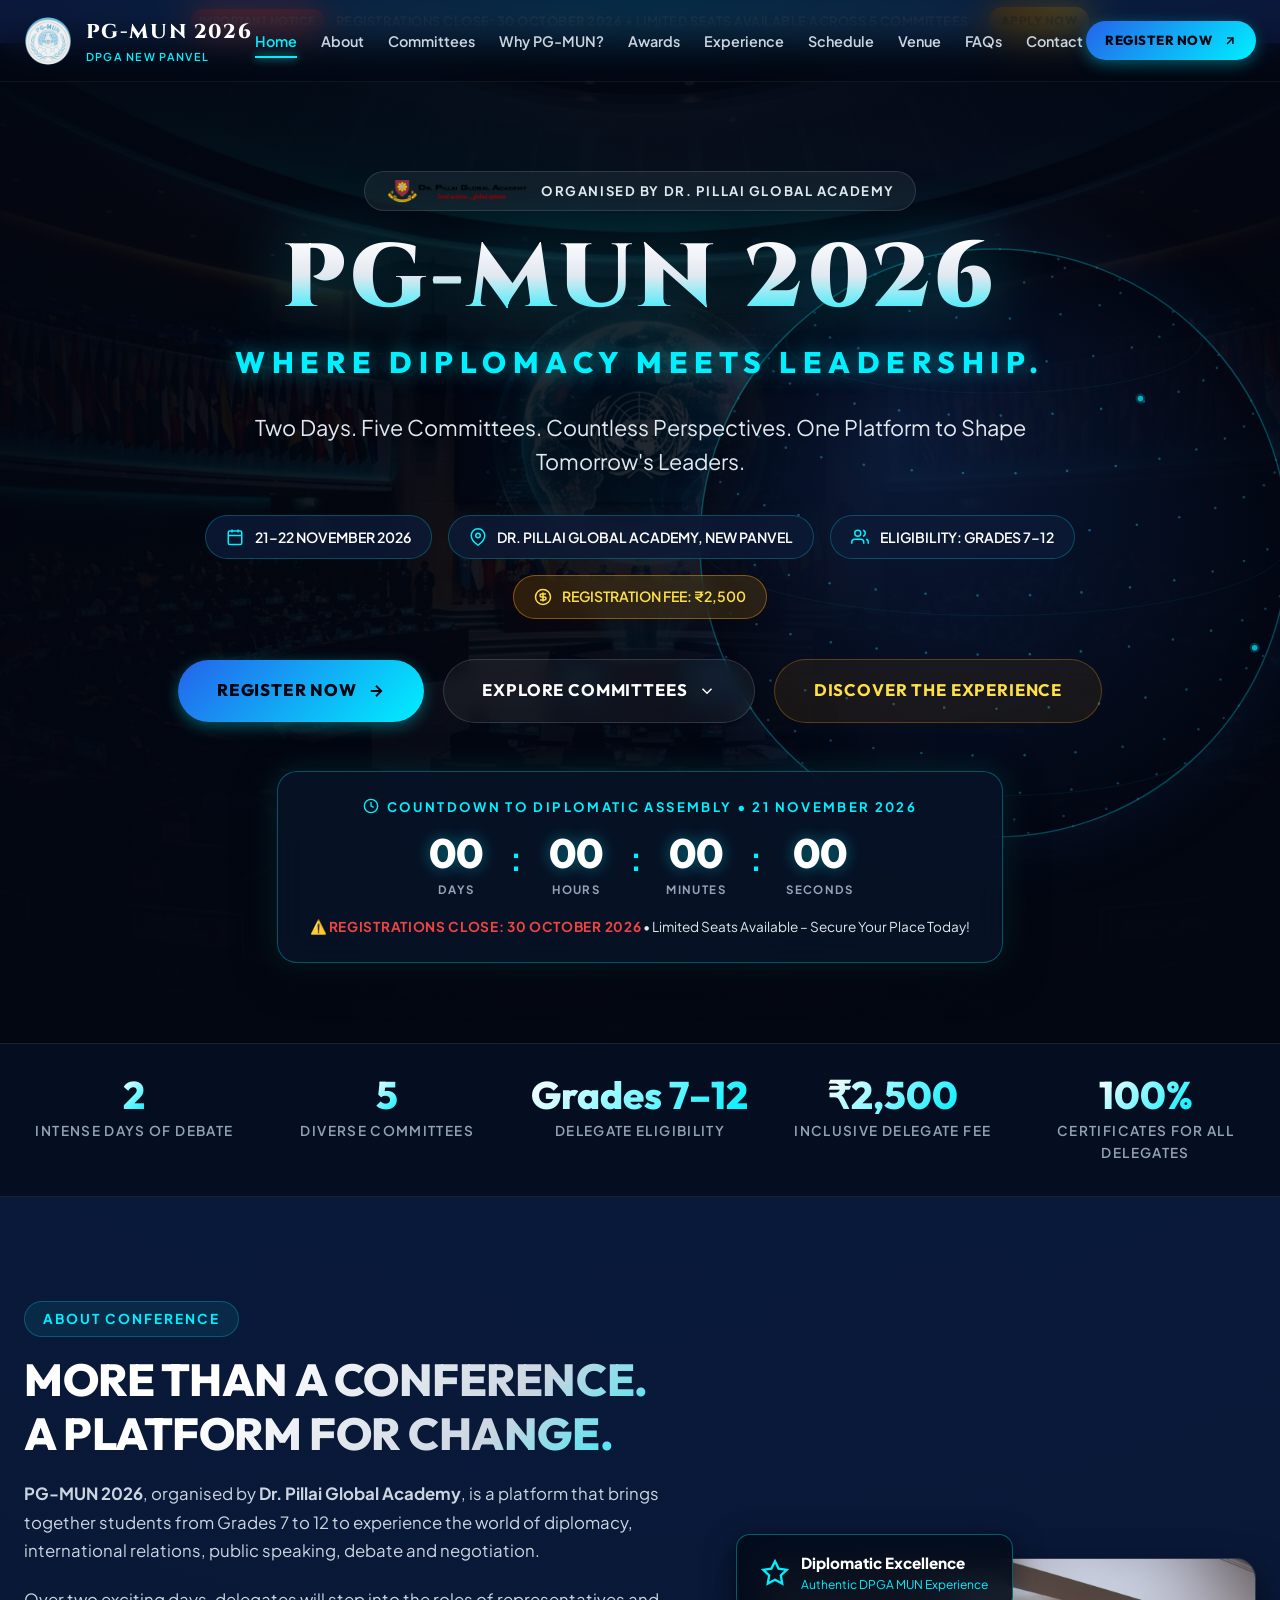
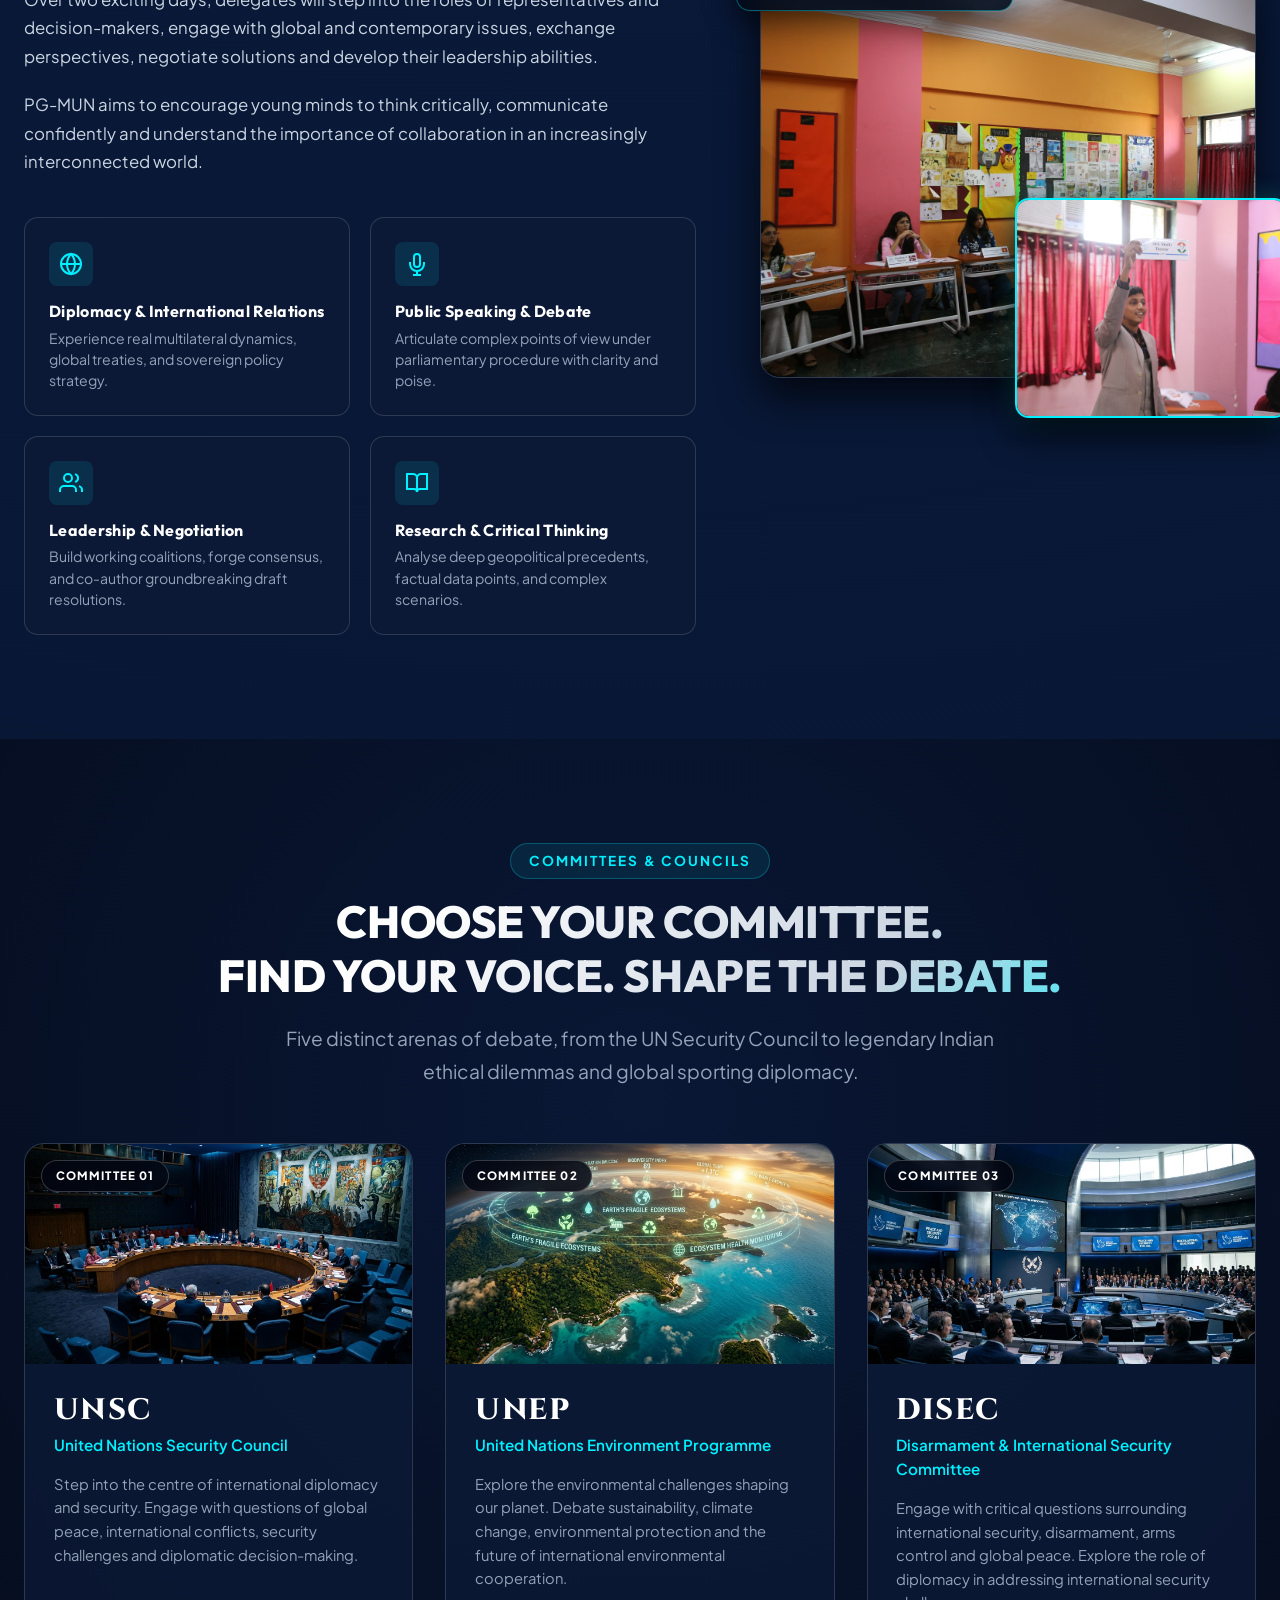
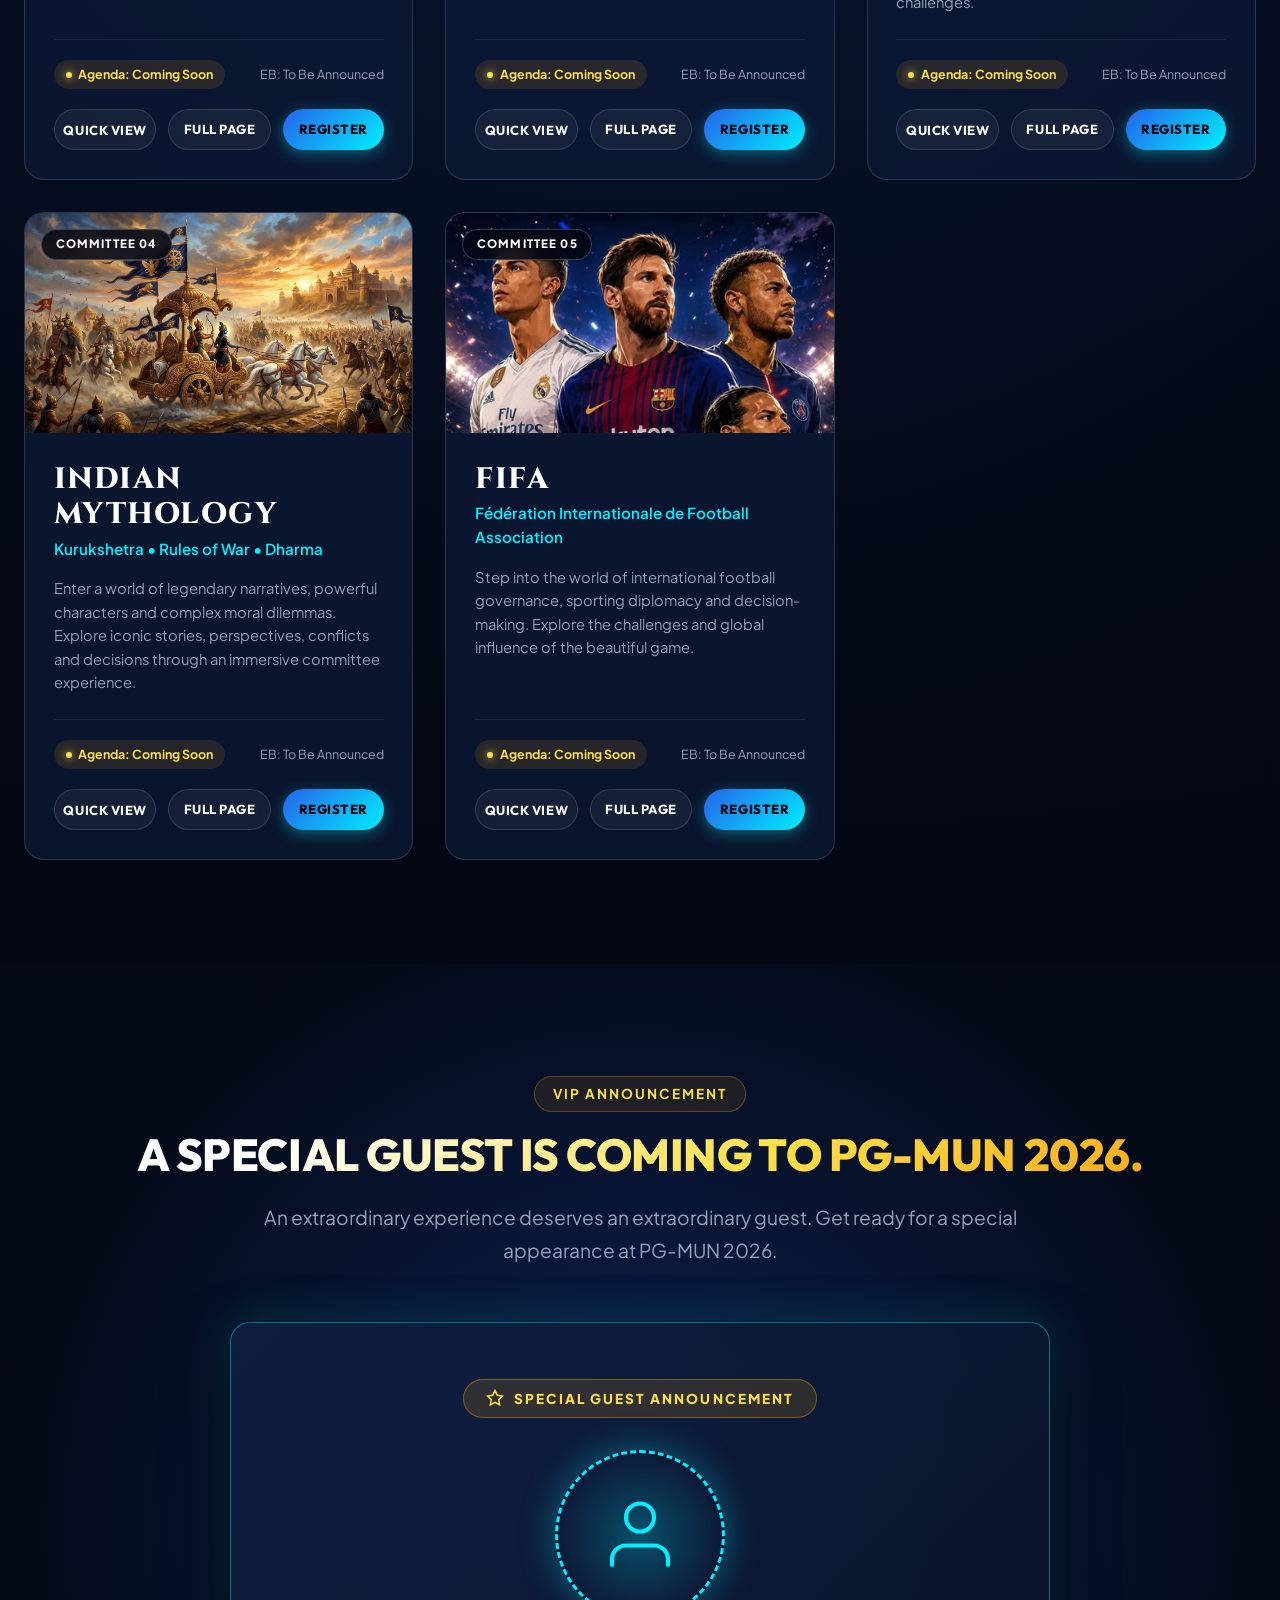
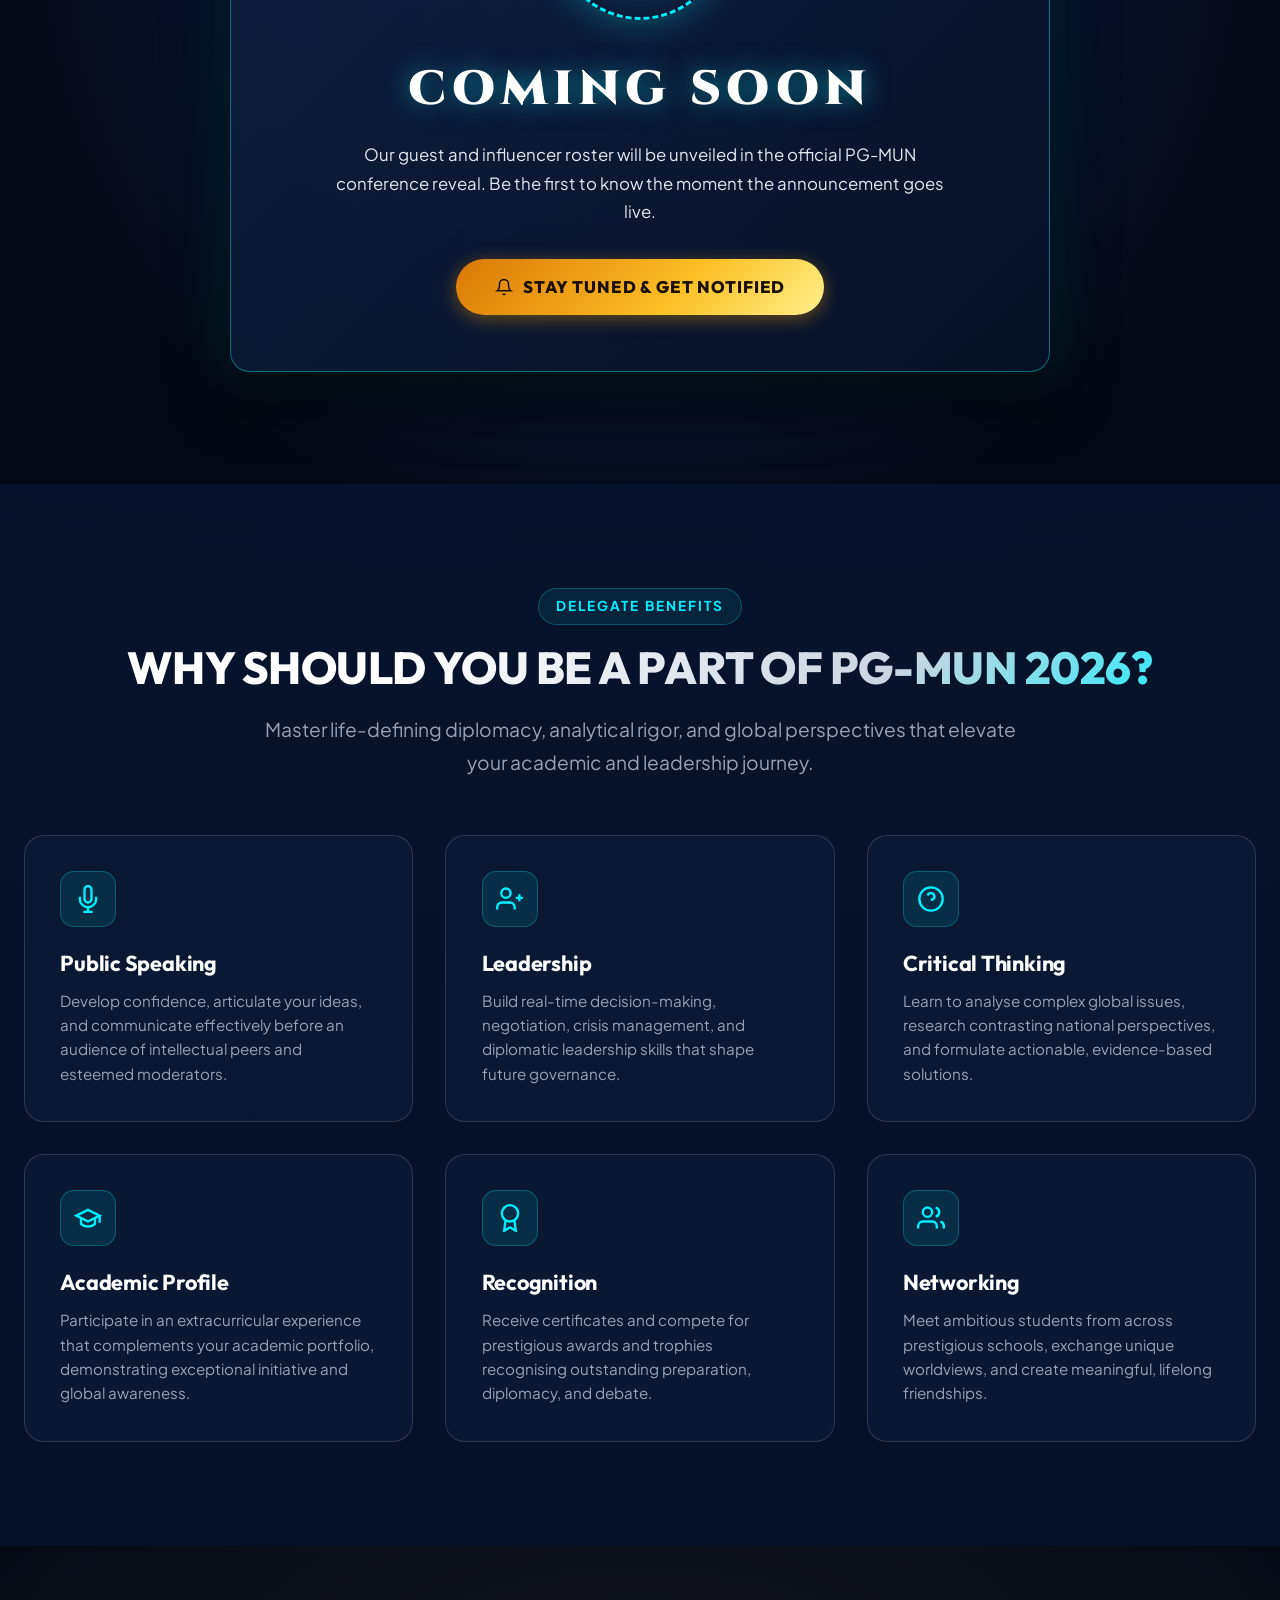
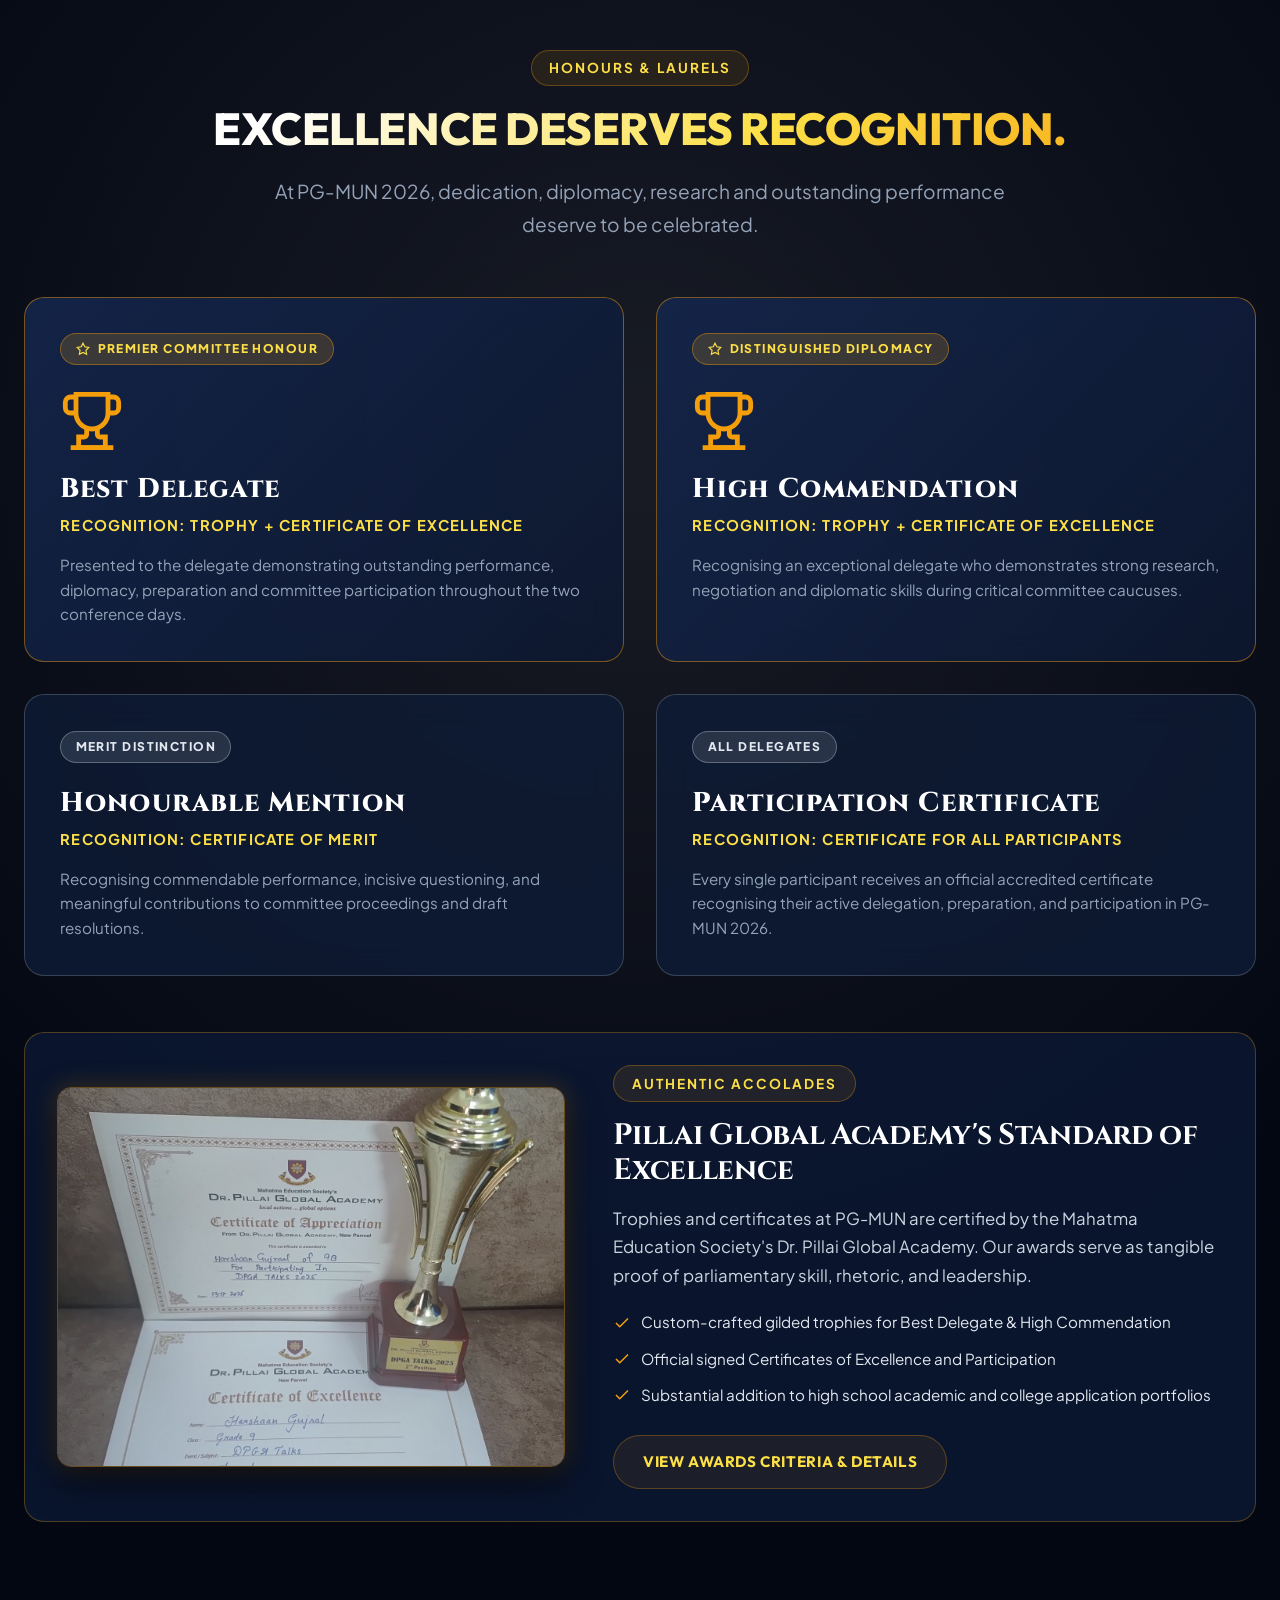
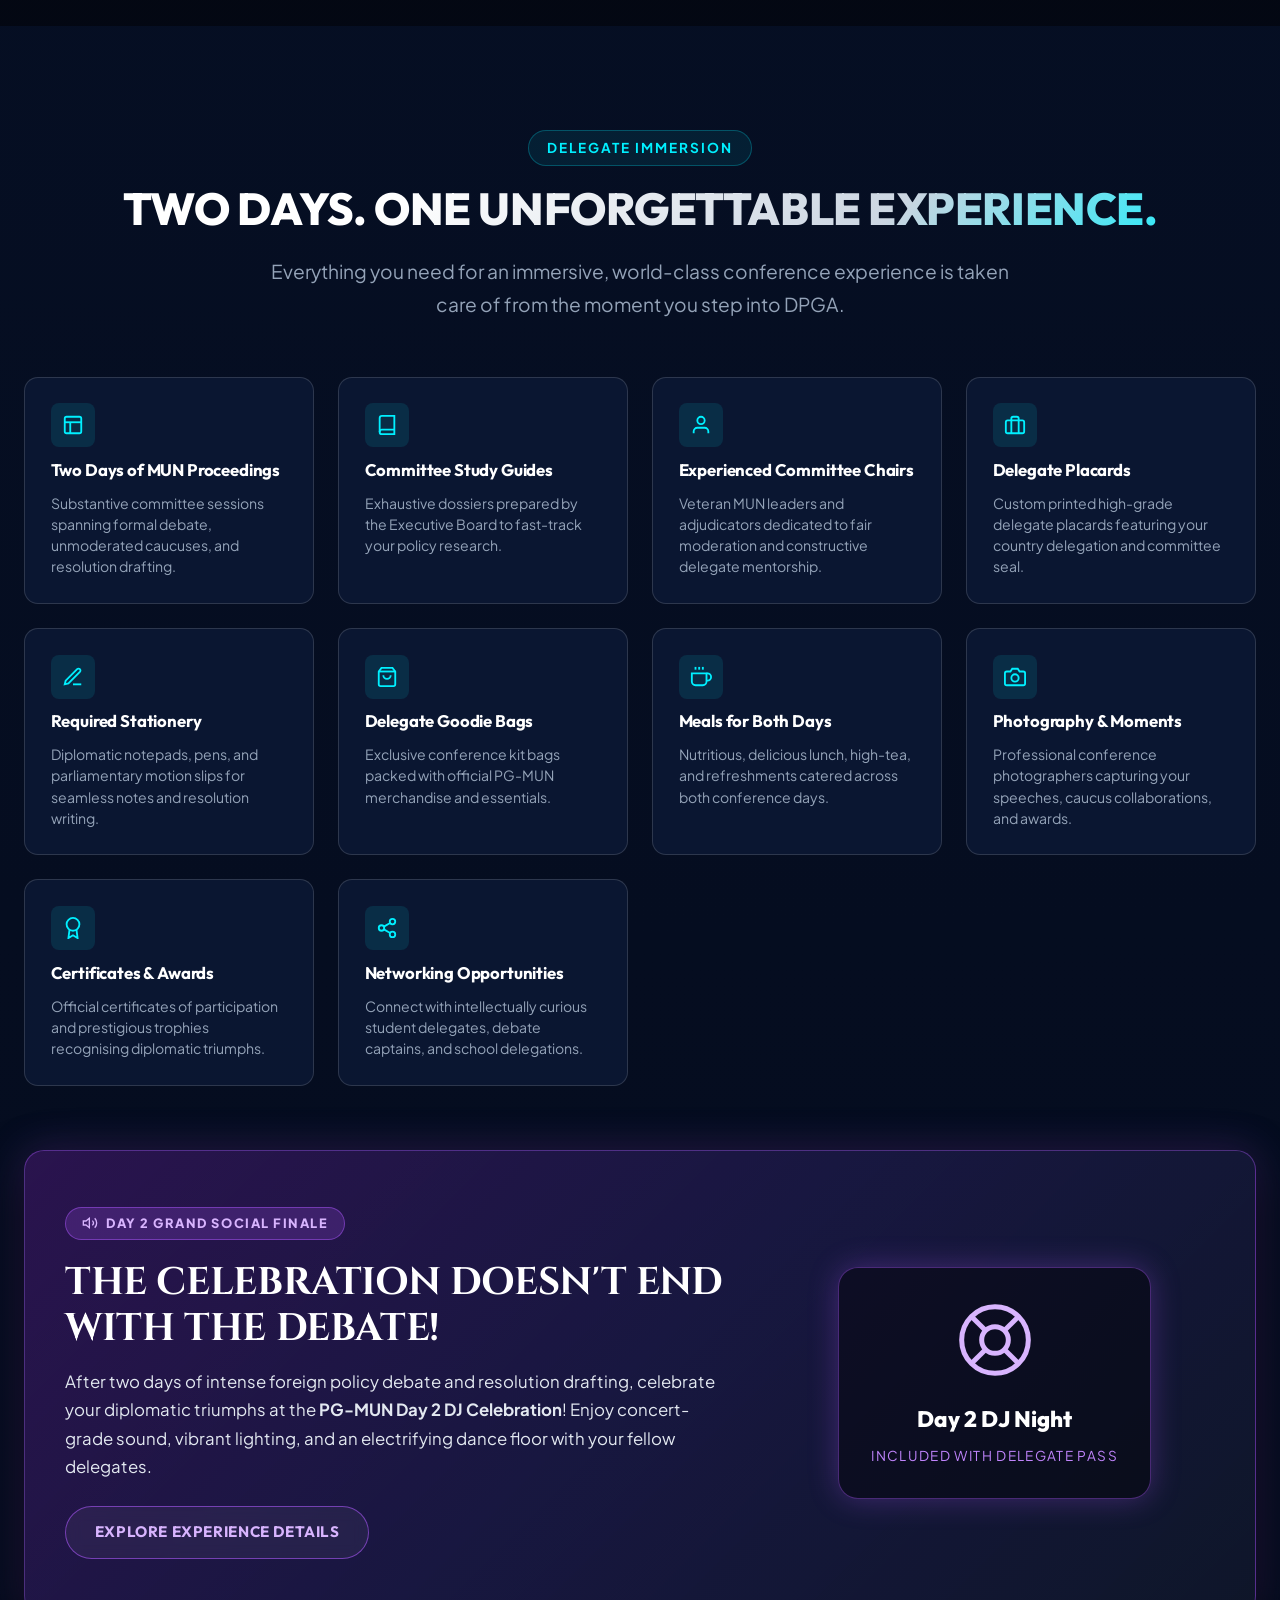
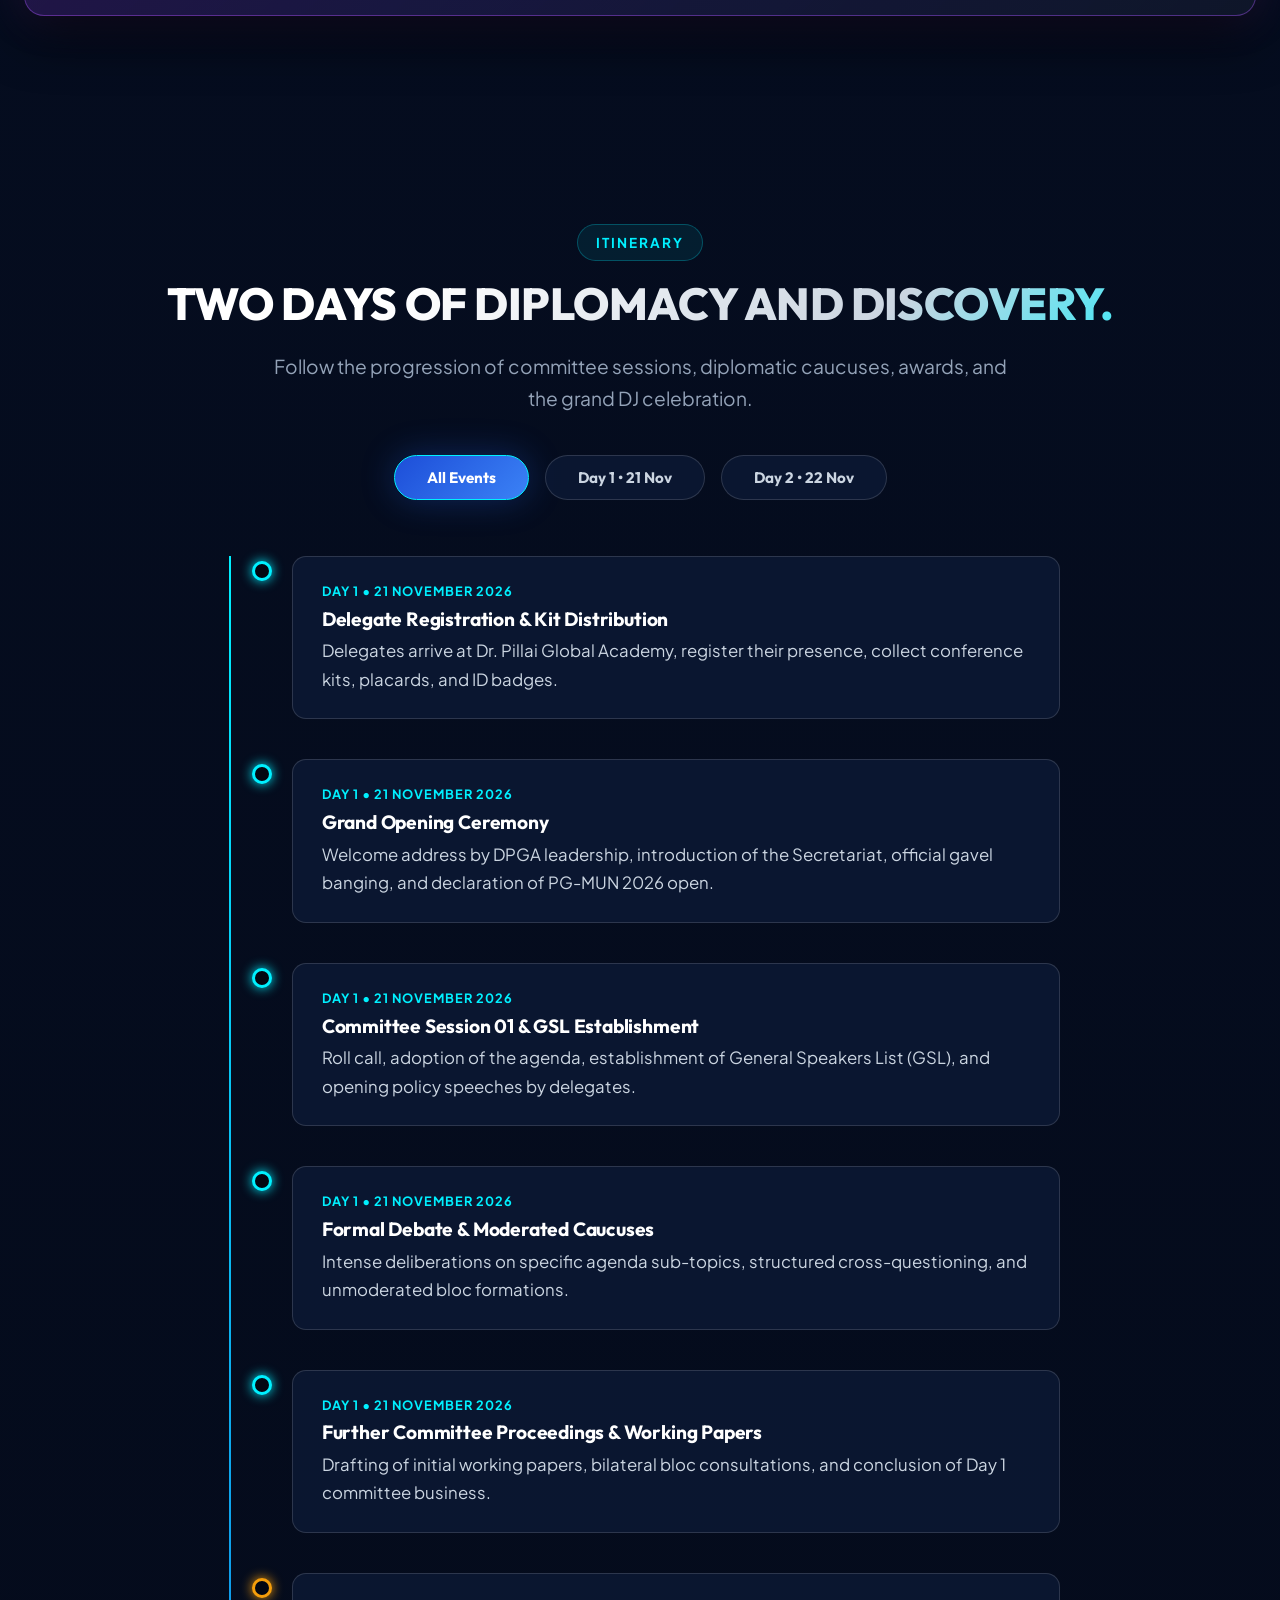
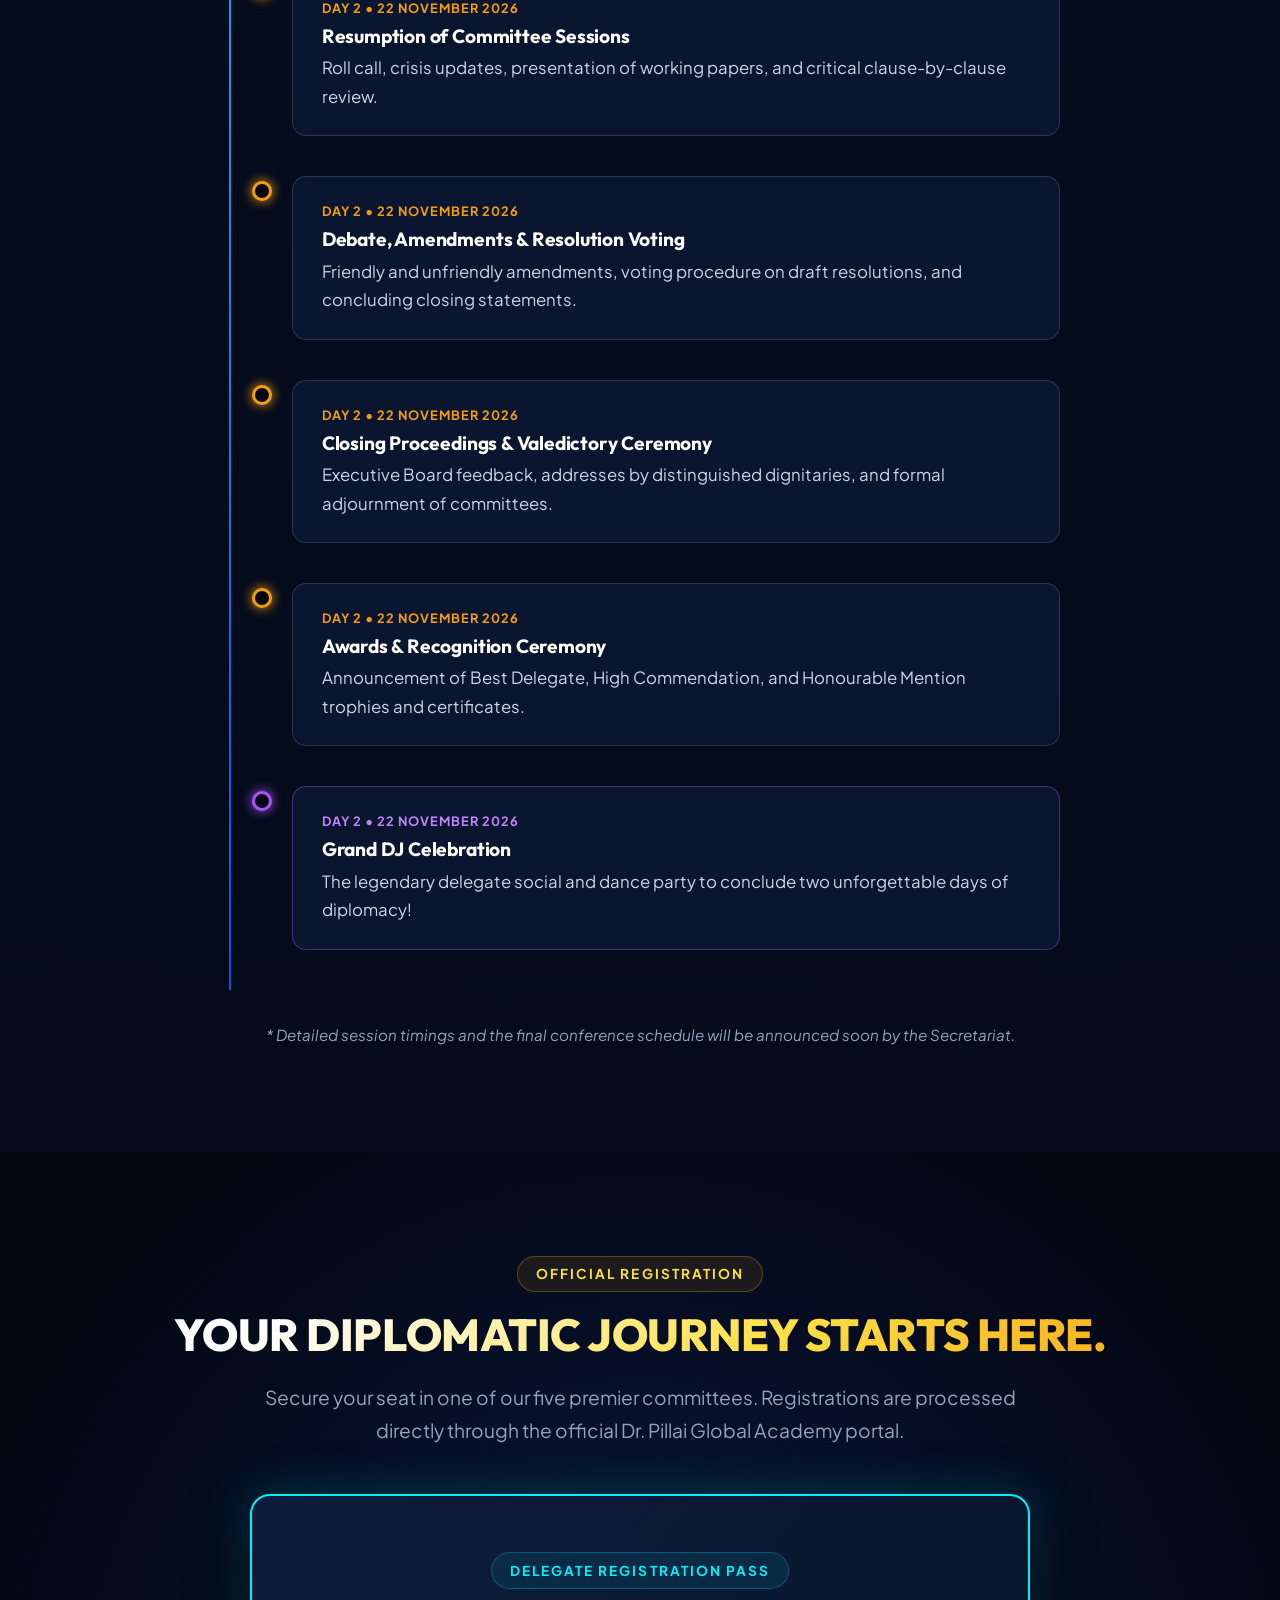
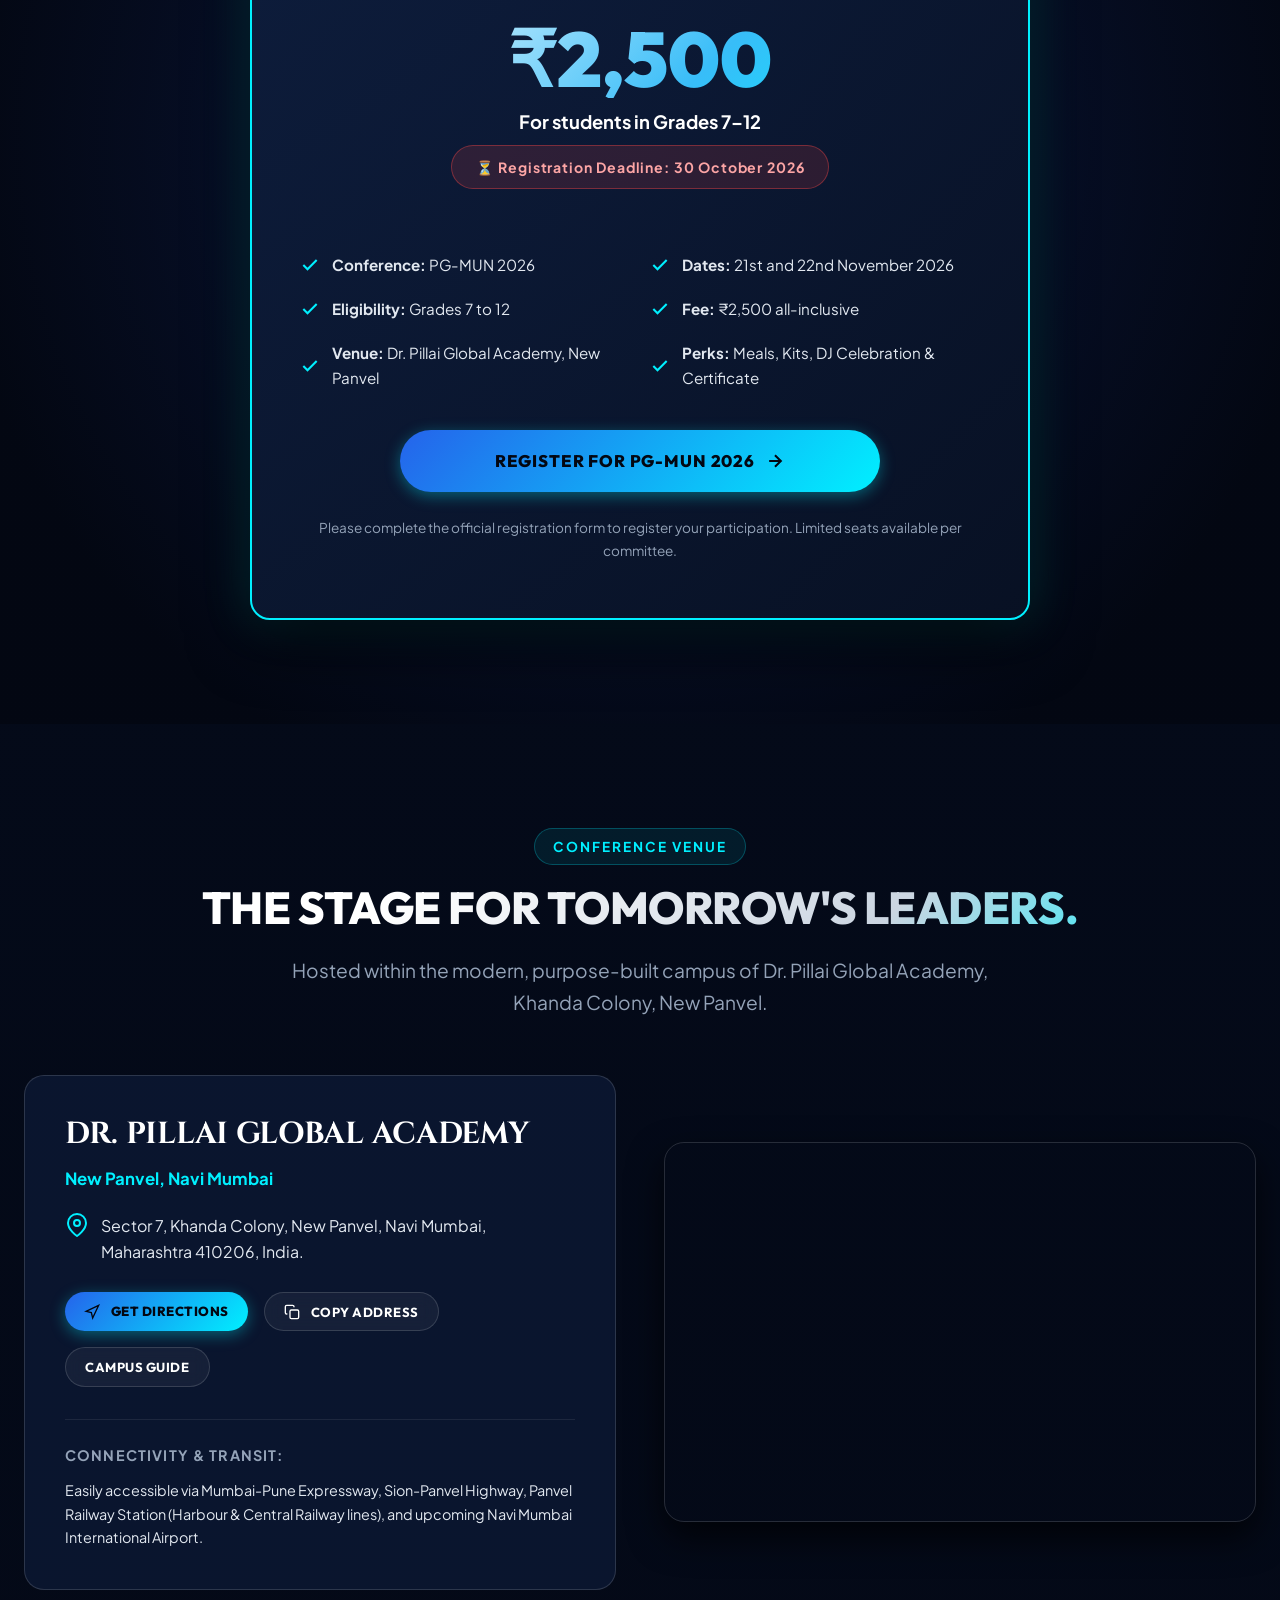
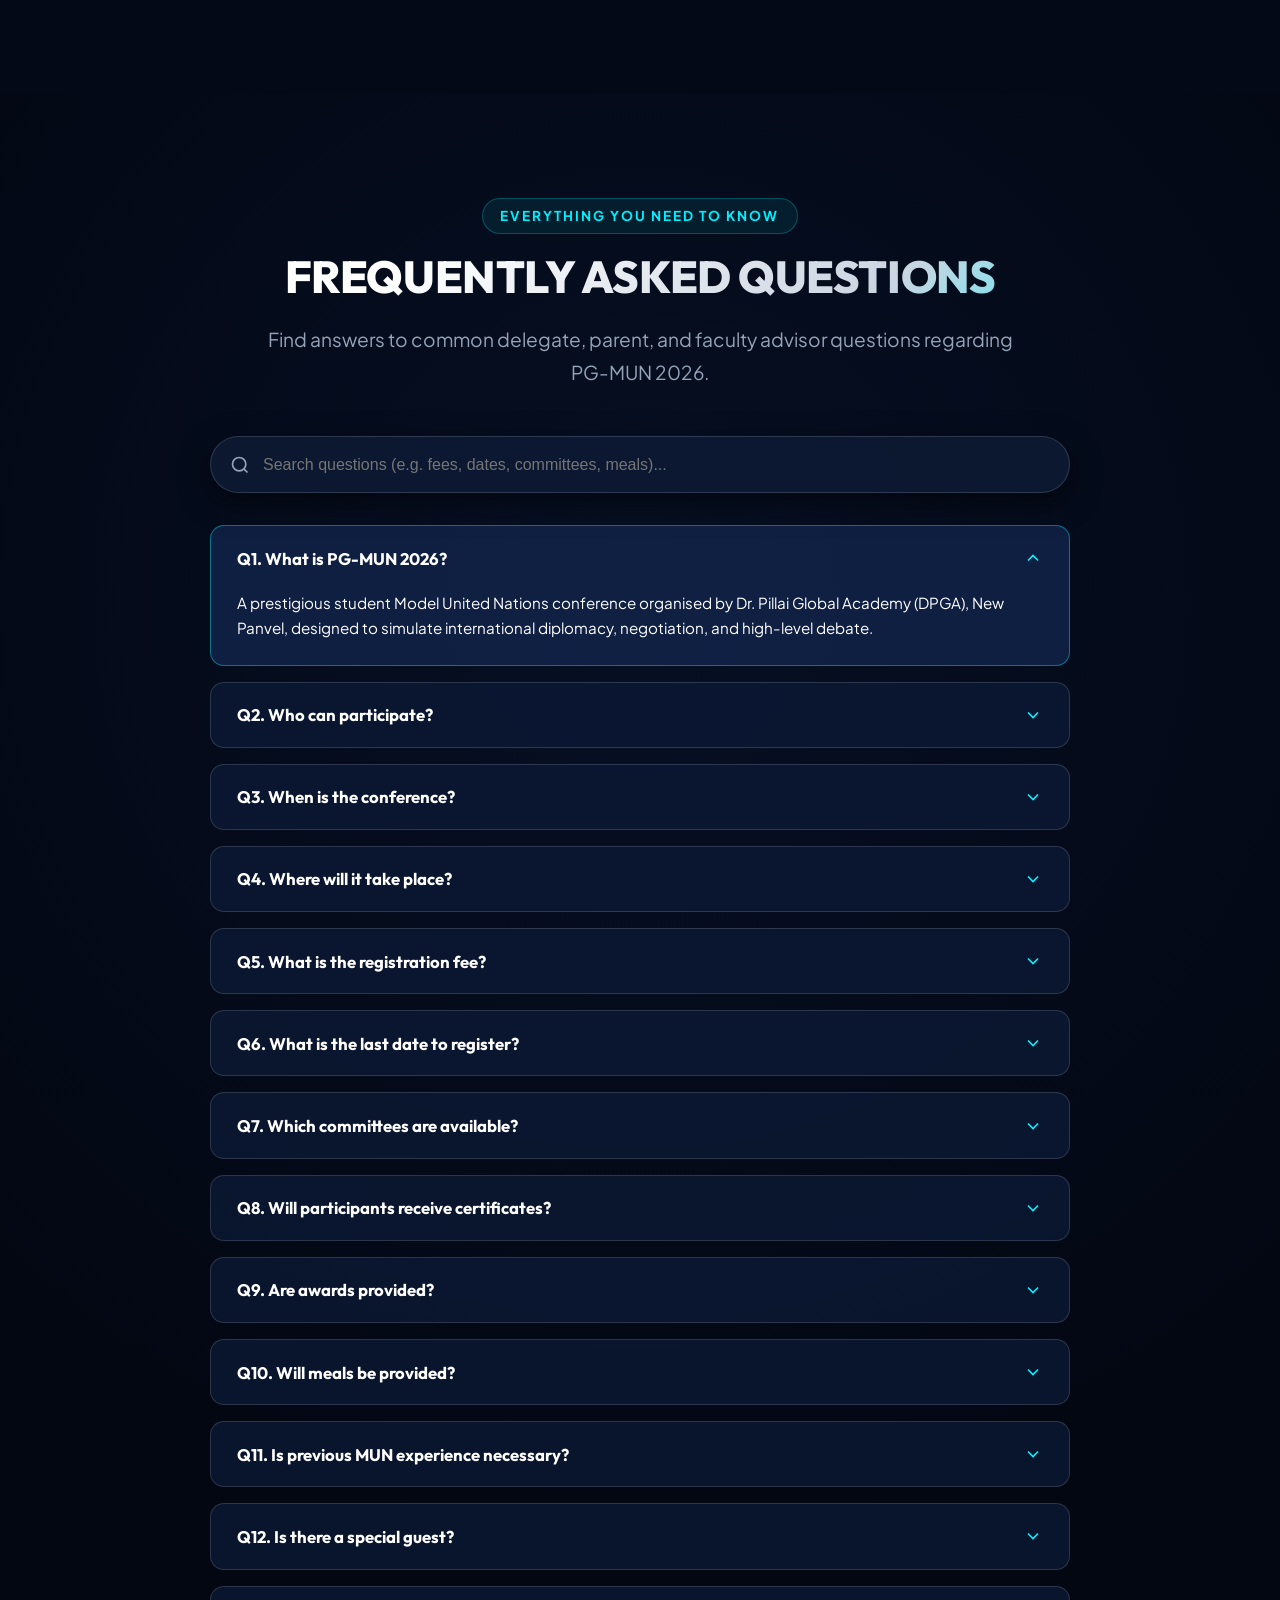
==== commit dfa5b395: "Update footer copyright information and creator name" ====
--- a/index.html
+++ b/index.html
@@ -1238,7 +1238,7 @@
 
       <div class="footer-bottom">
         <div>
-          © 2026 PG-MUN. All Rights Reserved. Organised by Dr. Pillai Global Academy.
+          © 2026 PG-MUN. All Rights Reserved. Created By Harshaan Singh Gujral, Tech Head of DPGA.
         </div>
         <div style="display: flex; gap: 1.5rem;">
           <a href="mailto:dpgamun2025@mes.ac.in" style="color: var(--silver-muted);">dpgamun2025@mes.ac.in</a>
--- a/assets/css/style.css
+++ b/assets/css/style.css
@@ -0,0 +1,2471 @@
+/* ==========================================================================
+   PG-MUN 2026 - Official International Diplomatic Conference Design System
+   Organised by Dr. Pillai Global Academy (DPGA), New Panvel
+   ========================================================================== */
+
+@import url('https://fonts.googleapis.com/css2?family=Cinzel:wght@500;600;700;800;900&family=Outfit:wght@300;400;500;600;700;800&family=Plus+Jakarta+Sans:ital,wght@0,300;0,400;0,500;0,600;0,700;0,800;1,400&display=swap');
+
+:root {
+  /* Diplomatic Color Palette */
+  --bg-darkest: #030712;
+  --bg-primary: #060e20;
+  --bg-secondary: #0a1733;
+  --bg-card: rgba(13, 27, 56, 0.72);
+  --bg-card-hover: rgba(18, 36, 73, 0.85);
+  --bg-card-elevated: #112349;
+  
+  /* Primary Diplomatic Accents */
+  --navy-deep: #050d1e;
+  --royal-blue: #1d4ed8;
+  --royal-blue-light: #2563eb;
+  --electric-blue: #3b82f6;
+  --cyan-bright: #00f0ff;
+  --cyan-glow: rgba(0, 240, 255, 0.35);
+  --cyan-subtle: #38bdf8;
+  
+  /* Metallic Accents */
+  --gold-primary: #f59e0b;
+  --gold-light: #fde047;
+  --gold-glow: rgba(245, 158, 11, 0.35);
+  --silver-primary: #e2e8f0;
+  --silver-muted: #94a3b8;
+  
+  /* Committee Accent Codes */
+  --accent-unsc: #00f0ff;
+  --accent-unep: #10b981;
+  --accent-disec: #3b82f6;
+  --accent-mythology: #f59e0b;
+  --accent-fifa: #ec4899;
+
+  /* Typography */
+  --font-display: 'Cinzel', Georgia, serif;
+  --font-heading: 'Outfit', -apple-system, BlinkMacSystemFont, sans-serif;
+  --font-body: 'Plus Jakarta Sans', -apple-system, BlinkMacSystemFont, sans-serif;
+  
+  /* Text Colors */
+  --text-primary: #ffffff;
+  --text-secondary: #cbd5e1;
+  --text-muted: #94a3b8;
+  --text-dark: #0f172a;
+  
+  /* Borders and Shadows */
+  --border-subtle: rgba(255, 255, 255, 0.08);
+  --border-glass: rgba(255, 255, 255, 0.14);
+  --border-cyan: rgba(0, 240, 255, 0.35);
+  --border-gold: rgba(245, 158, 11, 0.4);
+  
+  --shadow-subtle: 0 4px 20px rgba(0, 0, 0, 0.4);
+  --shadow-card: 0 10px 30px -10px rgba(0, 0, 0, 0.6);
+  --shadow-glow-cyan: 0 0 25px rgba(0, 240, 255, 0.25);
+  --shadow-glow-gold: 0 0 25px rgba(245, 158, 11, 0.25);
+  --shadow-glow-blue: 0 0 35px rgba(37, 99, 235, 0.3);
+  
+  /* Radii & Transitions */
+  --radius-sm: 8px;
+  --radius-md: 14px;
+  --radius-lg: 20px;
+  --radius-full: 9999px;
+  
+  --transition-fast: 0.2s cubic-bezier(0.4, 0, 0.2, 1);
+  --transition-normal: 0.3s cubic-bezier(0.4, 0, 0.2, 1);
+  --transition-slow: 0.5s cubic-bezier(0.16, 1, 0.3, 1);
+}
+
+/* CSS Reset & Global Styles */
+*, *::before, *::after {
+  box-sizing: border-box;
+  margin: 0;
+  padding: 0;
+}
+
+html {
+  scroll-behavior: smooth;
+  font-size: 16px;
+  background-color: var(--bg-darkest);
+  color: var(--text-primary);
+  font-family: var(--font-body);
+  line-height: 1.6;
+  -webkit-font-smoothing: antialiased;
+}
+
+body {
+  overflow-x: hidden;
+  background: radial-gradient(circle at 50% 0%, #0a1b3d 0%, #050d20 50%, #030712 100%);
+  min-height: 100vh;
+  position: relative;
+}
+
+/* Custom Scrollbar */
+::-webkit-scrollbar {
+  width: 10px;
+}
+::-webkit-scrollbar-track {
+  background: var(--bg-darkest);
+}
+::-webkit-scrollbar-thumb {
+  background: #1e3a6d;
+  border-radius: var(--radius-full);
+}
+::-webkit-scrollbar-thumb:hover {
+  background: var(--cyan-subtle);
+}
+
+/* Typography Utility */
+h1, h2, h3, h4, h5, h6 {
+  color: var(--text-primary);
+  font-family: var(--font-heading);
+  font-weight: 700;
+  line-height: 1.2;
+  letter-spacing: -0.01em;
+}
+
+.font-display {
+  font-family: var(--font-display);
+  letter-spacing: 0.05em;
+}
+
+p {
+  color: var(--text-secondary);
+  font-size: 1.05rem;
+  line-height: 1.7;
+}
+
+a {
+  color: inherit;
+  text-decoration: none;
+  transition: color var(--transition-fast);
+}
+
+img {
+  max-width: 100%;
+  height: auto;
+  display: block;
+}
+
+.container {
+  width: 100%;
+  max-width: 1280px;
+  margin: 0 auto;
+  padding: 0 1.5rem;
+}
+
+.container-wide {
+  width: 100%;
+  max-width: 1440px;
+  margin: 0 auto;
+  padding: 0 1.5rem;
+}
+
+/* Section Header Styling */
+.section-tag {
+  display: inline-flex;
+  align-items: center;
+  gap: 0.5rem;
+  font-size: 0.85rem;
+  font-weight: 700;
+  text-transform: uppercase;
+  letter-spacing: 0.15em;
+  color: var(--cyan-bright);
+  background: rgba(0, 240, 255, 0.08);
+  border: 1px solid rgba(0, 240, 255, 0.25);
+  padding: 0.4rem 1.1rem;
+  border-radius: var(--radius-full);
+  margin-bottom: 1rem;
+}
+
+.section-tag.gold {
+  color: var(--gold-light);
+  background: rgba(245, 158, 11, 0.1);
+  border-color: rgba(245, 158, 11, 0.3);
+}
+
+.section-title {
+  font-size: clamp(2rem, 3.5vw, 3.2rem);
+  font-weight: 800;
+  margin-bottom: 1.2rem;
+  background: linear-gradient(135deg, #ffffff 30%, #cbd5e1 70%, var(--cyan-bright) 100%);
+  -webkit-background-clip: text;
+  -webkit-text-fill-color: transparent;
+}
+
+.section-title.gold-title {
+  background: linear-gradient(135deg, #ffffff 20%, #fde047 60%, #f59e0b 100%);
+  -webkit-background-clip: text;
+  -webkit-text-fill-color: transparent;
+}
+
+.section-subtitle {
+  font-size: clamp(1.05rem, 1.5vw, 1.25rem);
+  color: var(--text-muted);
+  max-width: 760px;
+  line-height: 1.7;
+}
+
+.text-center {
+  text-align: center;
+}
+
+.text-center .section-subtitle {
+  margin-left: auto;
+  margin-right: auto;
+}
+
+/* Glassmorphic Components */
+.glass-panel {
+  background: var(--bg-card);
+  backdrop-filter: blur(16px);
+  -webkit-backdrop-filter: blur(16px);
+  border: 1px solid var(--border-glass);
+  border-radius: var(--radius-lg);
+  box-shadow: var(--shadow-card);
+  transition: all var(--transition-normal);
+}
+
+.glass-panel:hover {
+  background: var(--bg-card-hover);
+  border-color: rgba(0, 240, 255, 0.3);
+  transform: translateY(-4px);
+  box-shadow: 0 15px 35px -10px rgba(0, 0, 0, 0.7), var(--shadow-glow-cyan);
+}
+
+/* Button System */
+.btn {
+  display: inline-flex;
+  align-items: center;
+  justify-content: center;
+  gap: 0.65rem;
+  font-family: var(--font-heading);
+  font-weight: 700;
+  font-size: 0.95rem;
+  letter-spacing: 0.04em;
+  text-transform: uppercase;
+  padding: 0.85rem 1.8rem;
+  border-radius: var(--radius-full);
+  border: none;
+  cursor: pointer;
+  transition: all var(--transition-normal);
+  text-decoration: none;
+  white-space: nowrap;
+  position: relative;
+  overflow: hidden;
+}
+
+.btn-primary {
+  background: linear-gradient(135deg, var(--royal-blue-light) 0%, var(--cyan-bright) 100%);
+  color: #030712;
+  box-shadow: 0 4px 15px rgba(0, 240, 255, 0.35);
+  font-weight: 800;
+}
+
+.btn-primary:hover {
+  transform: translateY(-2px) scale(1.02);
+  box-shadow: 0 8px 25px rgba(0, 240, 255, 0.55);
+  filter: brightness(1.1);
+}
+
+.btn-gold {
+  background: linear-gradient(135deg, #d97706 0%, #fbbf24 60%, #fef08a 100%);
+  color: #1a0f00;
+  box-shadow: 0 4px 18px rgba(245, 158, 11, 0.4);
+  font-weight: 800;
+}
+
+.btn-gold:hover {
+  transform: translateY(-2px) scale(1.02);
+  box-shadow: 0 8px 30px rgba(245, 158, 11, 0.6);
+  filter: brightness(1.08);
+}
+
+.btn-outline {
+  background: rgba(255, 255, 255, 0.05);
+  color: var(--text-primary);
+  border: 1px solid var(--border-glass);
+  backdrop-filter: blur(8px);
+}
+
+.btn-outline:hover {
+  background: rgba(255, 255, 255, 0.12);
+  border-color: var(--cyan-bright);
+  color: var(--cyan-bright);
+  transform: translateY(-2px);
+}
+
+.btn-outline-gold {
+  background: rgba(245, 158, 11, 0.08);
+  color: var(--gold-light);
+  border: 1px solid rgba(245, 158, 11, 0.3);
+}
+
+.btn-outline-gold:hover {
+  background: rgba(245, 158, 11, 0.18);
+  border-color: var(--gold-light);
+  color: #ffffff;
+  transform: translateY(-2px);
+}
+
+.btn-lg {
+  padding: 1.1rem 2.4rem;
+  font-size: 1.05rem;
+  letter-spacing: 0.05em;
+}
+
+.btn-sm {
+  padding: 0.55rem 1.2rem;
+  font-size: 0.82rem;
+}
+
+/* Sticky Navigation Bar */
+.navbar {
+  position: fixed;
+  top: 0;
+  left: 0;
+  right: 0;
+  z-index: 1000;
+  transition: all var(--transition-normal);
+  padding: 1rem 0;
+  background: rgba(3, 7, 18, 0.65);
+  backdrop-filter: blur(18px);
+  -webkit-backdrop-filter: blur(18px);
+  border-bottom: 1px solid rgba(255, 255, 255, 0.06);
+}
+
+.navbar.scrolled {
+  padding: 0.65rem 0;
+  background: rgba(4, 10, 25, 0.92);
+  border-bottom: 1px solid rgba(0, 240, 255, 0.2);
+  box-shadow: 0 10px 30px rgba(0, 0, 0, 0.7);
+}
+
+.nav-container {
+  display: flex;
+  align-items: center;
+  justify-content: space-between;
+}
+
+.nav-brand {
+  display: flex;
+  align-items: center;
+  gap: 0.85rem;
+  text-decoration: none;
+}
+
+.nav-logo {
+  width: 48px;
+  height: 48px;
+  border-radius: var(--radius-full);
+  object-fit: contain;
+  transition: transform var(--transition-fast);
+}
+
+.nav-brand:hover .nav-logo {
+  transform: rotate(6deg) scale(1.05);
+}
+
+.nav-brand-text {
+  display: flex;
+  flex-direction: column;
+}
+
+.brand-title {
+  font-family: var(--font-display);
+  font-size: 1.25rem;
+  font-weight: 800;
+  letter-spacing: 0.08em;
+  color: #ffffff;
+}
+
+.brand-subtitle {
+  font-size: 0.68rem;
+  letter-spacing: 0.12em;
+  text-transform: uppercase;
+  color: var(--cyan-bright);
+  font-weight: 600;
+}
+
+.nav-menu {
+  display: flex;
+  align-items: center;
+  gap: 1.5rem;
+  list-style: none;
+}
+
+.nav-link {
+  font-size: 0.9rem;
+  font-weight: 600;
+  color: var(--text-secondary);
+  transition: color var(--transition-fast);
+  position: relative;
+  padding: 0.5rem 0;
+}
+
+.nav-link:hover, .nav-link.active {
+  color: var(--cyan-bright);
+}
+
+.nav-link::after {
+  content: '';
+  position: absolute;
+  bottom: 0;
+  left: 0;
+  width: 0%;
+  height: 2px;
+  background: var(--cyan-bright);
+  transition: width var(--transition-fast);
+  box-shadow: 0 0 8px var(--cyan-bright);
+}
+
+.nav-link:hover::after, .nav-link.active::after {
+  width: 100%;
+}
+
+.nav-cta {
+  display: flex;
+  align-items: center;
+  gap: 1rem;
+}
+
+.nav-toggle {
+  display: none;
+  background: none;
+  border: none;
+  color: #ffffff;
+  font-size: 1.5rem;
+  cursor: pointer;
+  padding: 0.5rem;
+}
+
+/* Banner Deadline Bar */
+.top-announcement-bar {
+  background: linear-gradient(90deg, #1e3a8a 0%, #0369a1 50%, #1e3a8a 100%);
+  color: #ffffff;
+  font-size: 0.8rem;
+  font-weight: 600;
+  padding: 0.45rem 1rem;
+  text-align: center;
+  letter-spacing: 0.04em;
+  display: flex;
+  align-items: center;
+  justify-content: center;
+  gap: 0.75rem;
+  border-bottom: 1px solid rgba(255, 255, 255, 0.1);
+}
+
+.top-announcement-bar .badge-alert {
+  background: #ef4444;
+  color: #ffffff;
+  font-size: 0.7rem;
+  padding: 0.15rem 0.5rem;
+  border-radius: var(--radius-full);
+  font-weight: 800;
+  text-transform: uppercase;
+}
+
+/* Hero Section */
+.hero-section {
+  position: relative;
+  min-height: 100vh;
+  padding: 8rem 0 5rem;
+  display: flex;
+  align-items: center;
+  justify-content: center;
+  overflow: hidden;
+}
+
+.hero-background {
+  position: absolute;
+  inset: 0;
+  z-index: 0;
+}
+
+.hero-bg-img {
+  width: 100%;
+  height: 100%;
+  object-fit: cover;
+  object-position: center;
+  filter: brightness(0.28) contrast(1.15);
+  transform: scale(1.02);
+  transition: transform 10s ease-out;
+}
+
+.hero-overlay {
+  position: absolute;
+  inset: 0;
+  background: radial-gradient(circle at 50% 40%, rgba(5, 13, 33, 0.4) 0%, rgba(3, 7, 18, 0.85) 75%, #030712 100%),
+              linear-gradient(to bottom, rgba(3, 7, 18, 0.5) 0%, transparent 40%, rgba(3, 7, 18, 0.95) 100%);
+}
+
+#globe-canvas {
+  position: absolute;
+  right: -5%;
+  top: 15%;
+  width: 700px;
+  height: 700px;
+  opacity: 0.75;
+  pointer-events: auto;
+  z-index: 1;
+  cursor: grab;
+}
+
+#globe-canvas:active {
+  cursor: grabbing;
+}
+
+.hero-content {
+  position: relative;
+  z-index: 2;
+  text-align: center;
+  max-width: 980px;
+  margin: 0 auto;
+}
+
+.hero-institution-badge {
+  display: inline-flex;
+  align-items: center;
+  gap: 0.75rem;
+  background: rgba(255, 255, 255, 0.06);
+  backdrop-filter: blur(12px);
+  border: 1px solid rgba(255, 255, 255, 0.12);
+  padding: 0.45rem 1.25rem;
+  border-radius: var(--radius-full);
+  margin-bottom: 1.5rem;
+}
+
+.hero-institution-badge img {
+  height: 24px;
+  object-fit: contain;
+}
+
+.hero-institution-badge span {
+  font-size: 0.82rem;
+  font-weight: 700;
+  letter-spacing: 0.12em;
+  text-transform: uppercase;
+  color: var(--silver-primary);
+}
+
+.hero-title {
+  font-family: var(--font-display);
+  font-size: clamp(3.2rem, 7vw, 6.2rem);
+  font-weight: 900;
+  letter-spacing: 0.04em;
+  line-height: 1;
+  margin-bottom: 0.75rem;
+  text-transform: uppercase;
+  background: linear-gradient(180deg, #ffffff 0%, #e2e8f0 45%, var(--cyan-bright) 100%);
+  -webkit-background-clip: text;
+  -webkit-text-fill-color: transparent;
+  filter: drop-shadow(0 0 35px rgba(0, 240, 255, 0.35));
+}
+
+.hero-tagline {
+  font-family: var(--font-heading);
+  font-size: clamp(1.2rem, 2.5vw, 1.85rem);
+  font-weight: 800;
+  letter-spacing: 0.22em;
+  text-transform: uppercase;
+  color: var(--cyan-bright);
+  margin-bottom: 1.5rem;
+  text-shadow: 0 0 20px rgba(0, 240, 255, 0.5);
+}
+
+.hero-subtext {
+  font-size: clamp(1.05rem, 1.8vw, 1.35rem);
+  color: var(--silver-primary);
+  max-width: 780px;
+  margin: 0 auto 2.2rem;
+  font-weight: 400;
+  line-height: 1.6;
+}
+
+/* Event Info Badges Grid */
+.hero-badges-grid {
+  display: flex;
+  flex-wrap: wrap;
+  align-items: center;
+  justify-content: center;
+  gap: 1rem;
+  margin-bottom: 2.5rem;
+}
+
+.info-pill {
+  display: inline-flex;
+  align-items: center;
+  gap: 0.65rem;
+  background: rgba(13, 27, 56, 0.8);
+  border: 1px solid rgba(0, 240, 255, 0.25);
+  padding: 0.6rem 1.25rem;
+  border-radius: var(--radius-full);
+  font-size: 0.88rem;
+  font-weight: 600;
+  color: var(--text-primary);
+  backdrop-filter: blur(10px);
+  transition: all var(--transition-fast);
+}
+
+.info-pill:hover {
+  background: rgba(29, 78, 216, 0.4);
+  border-color: var(--cyan-bright);
+  transform: translateY(-2px);
+}
+
+.info-pill svg {
+  color: var(--cyan-bright);
+  width: 18px;
+  height: 18px;
+  flex-shrink: 0;
+}
+
+.info-pill.highlight-pill {
+  background: rgba(245, 158, 11, 0.15);
+  border-color: rgba(245, 158, 11, 0.45);
+  color: var(--gold-light);
+}
+
+.info-pill.highlight-pill svg {
+  color: var(--gold-light);
+}
+
+/* Hero CTA Buttons */
+.hero-cta-group {
+  display: flex;
+  flex-wrap: wrap;
+  align-items: center;
+  justify-content: center;
+  gap: 1.2rem;
+  margin-bottom: 3rem;
+}
+
+/* Countdown Timer */
+.countdown-box {
+  background: rgba(8, 19, 41, 0.85);
+  border: 1px solid rgba(0, 240, 255, 0.3);
+  backdrop-filter: blur(16px);
+  padding: 1.5rem 2rem;
+  border-radius: var(--radius-lg);
+  display: inline-block;
+  margin: 0 auto;
+  box-shadow: 0 10px 40px rgba(0, 0, 0, 0.5), 0 0 30px rgba(0, 240, 255, 0.15);
+}
+
+.countdown-heading {
+  font-size: 0.82rem;
+  font-weight: 700;
+  text-transform: uppercase;
+  letter-spacing: 0.18em;
+  color: var(--cyan-bright);
+  margin-bottom: 1rem;
+  display: flex;
+  align-items: center;
+  justify-content: center;
+  gap: 0.5rem;
+}
+
+.countdown-digits {
+  display: flex;
+  align-items: center;
+  justify-content: center;
+  gap: 1.5rem;
+}
+
+.digit-segment {
+  display: flex;
+  flex-direction: column;
+  align-items: center;
+  min-width: 60px;
+}
+
+.digit-number {
+  font-family: var(--font-heading);
+  font-size: clamp(1.8rem, 3.2vw, 2.6rem);
+  font-weight: 800;
+  color: #ffffff;
+  line-height: 1;
+  text-shadow: 0 0 15px rgba(0, 240, 255, 0.4);
+}
+
+.digit-label {
+  font-size: 0.72rem;
+  font-weight: 700;
+  text-transform: uppercase;
+  letter-spacing: 0.12em;
+  color: var(--silver-muted);
+  margin-top: 0.4rem;
+}
+
+.digit-colon {
+  font-size: 2rem;
+  font-weight: 700;
+  color: var(--cyan-bright);
+  margin-bottom: 1rem;
+}
+
+.countdown-notice {
+  margin-top: 1rem;
+  font-size: 0.85rem;
+  color: var(--silver-primary);
+  display: flex;
+  align-items: center;
+  justify-content: center;
+  gap: 0.5rem;
+}
+
+.countdown-notice strong {
+  color: #ef4444;
+  letter-spacing: 0.05em;
+}
+
+/* Key Stats Ribbon */
+.stats-ribbon {
+  background: rgba(6, 14, 32, 0.95);
+  border-top: 1px solid rgba(255, 255, 255, 0.08);
+  border-bottom: 1px solid rgba(255, 255, 255, 0.08);
+  padding: 2rem 0;
+  position: relative;
+  z-index: 10;
+}
+
+.stats-grid {
+  display: grid;
+  grid-template-columns: repeat(auto-fit, minmax(200px, 1fr));
+  gap: 2rem;
+  text-align: center;
+}
+
+.stat-item {
+  display: flex;
+  flex-direction: column;
+  align-items: center;
+}
+
+.stat-value {
+  font-family: var(--font-heading);
+  font-size: 2.4rem;
+  font-weight: 800;
+  color: #ffffff;
+  background: linear-gradient(135deg, #ffffff 0%, var(--cyan-bright) 100%);
+  -webkit-background-clip: text;
+  -webkit-text-fill-color: transparent;
+  line-height: 1;
+  margin-bottom: 0.4rem;
+}
+
+.stat-label {
+  font-size: 0.85rem;
+  font-weight: 600;
+  text-transform: uppercase;
+  letter-spacing: 0.1em;
+  color: var(--silver-muted);
+}
+
+/* Section Wrapper */
+.section-padding {
+  padding: 6.5rem 0;
+  position: relative;
+}
+
+/* About Section */
+.about-grid {
+  display: grid;
+  grid-template-columns: 1.15fr 0.85fr;
+  gap: 4rem;
+  align-items: center;
+}
+
+.about-features-grid {
+  display: grid;
+  grid-template-columns: repeat(2, 1fr);
+  gap: 1.25rem;
+  margin-top: 2.5rem;
+}
+
+.feature-pill-card {
+  background: var(--bg-card);
+  border: 1px solid var(--border-glass);
+  border-radius: var(--radius-md);
+  padding: 1.5rem;
+  transition: all var(--transition-normal);
+}
+
+.feature-pill-card:hover {
+  background: var(--bg-card-hover);
+  border-color: var(--cyan-bright);
+  transform: translateY(-4px);
+  box-shadow: 0 10px 25px rgba(0, 0, 0, 0.5), var(--shadow-glow-cyan);
+}
+
+.feature-pill-icon {
+  width: 44px;
+  height: 44px;
+  border-radius: var(--radius-sm);
+  background: rgba(0, 240, 255, 0.1);
+  display: flex;
+  align-items: center;
+  justify-content: center;
+  color: var(--cyan-bright);
+  margin-bottom: 1rem;
+}
+
+.feature-pill-card h4 {
+  font-size: 1rem;
+  font-weight: 700;
+  margin-bottom: 0.4rem;
+  letter-spacing: 0.02em;
+}
+
+.feature-pill-card p {
+  font-size: 0.88rem;
+  color: var(--silver-muted);
+  line-height: 1.5;
+}
+
+.about-visual-stack {
+  position: relative;
+}
+
+.about-img-main {
+  width: 100%;
+  border-radius: var(--radius-lg);
+  border: 1px solid rgba(255, 255, 255, 0.15);
+  box-shadow: 0 20px 40px rgba(0, 0, 0, 0.7);
+  object-fit: cover;
+  height: 420px;
+}
+
+.about-img-overlap {
+  position: absolute;
+  bottom: -2.5rem;
+  right: -2rem;
+  width: 55%;
+  border-radius: var(--radius-md);
+  border: 2px solid var(--cyan-bright);
+  box-shadow: 0 15px 35px rgba(0, 0, 0, 0.8), var(--shadow-glow-cyan);
+  object-fit: cover;
+  height: 220px;
+}
+
+.about-floating-badge {
+  position: absolute;
+  top: -1.5rem;
+  left: -1.5rem;
+  background: rgba(4, 12, 28, 0.92);
+  border: 1px solid rgba(0, 240, 255, 0.35);
+  backdrop-filter: blur(12px);
+  padding: 1rem 1.5rem;
+  border-radius: var(--radius-md);
+  box-shadow: 0 10px 30px rgba(0, 0, 0, 0.6);
+  display: flex;
+  align-items: center;
+  gap: 0.75rem;
+}
+
+/* Committees Showcase */
+.committees-grid {
+  display: grid;
+  grid-template-columns: repeat(auto-fit, minmax(360px, 1fr));
+  gap: 2rem;
+  margin-top: 3.5rem;
+}
+
+.committee-card {
+  background: var(--bg-card);
+  border: 1px solid var(--border-glass);
+  border-radius: var(--radius-lg);
+  overflow: hidden;
+  display: flex;
+  flex-direction: column;
+  transition: all var(--transition-slow);
+  position: relative;
+}
+
+.committee-card:hover {
+  transform: translateY(-8px);
+  border-color: rgba(255, 255, 255, 0.25);
+  box-shadow: 0 20px 45px rgba(0, 0, 0, 0.7);
+}
+
+.committee-card.unsc:hover { border-color: var(--accent-unsc); box-shadow: 0 20px 45px rgba(0, 0, 0, 0.7), 0 0 30px rgba(0, 240, 255, 0.3); }
+.committee-card.unep:hover { border-color: var(--accent-unep); box-shadow: 0 20px 45px rgba(0, 0, 0, 0.7), 0 0 30px rgba(16, 185, 129, 0.3); }
+.committee-card.disec:hover { border-color: var(--accent-disec); box-shadow: 0 20px 45px rgba(0, 0, 0, 0.7), 0 0 30px rgba(59, 130, 246, 0.3); }
+.committee-card.mythology:hover { border-color: var(--accent-mythology); box-shadow: 0 20px 45px rgba(0, 0, 0, 0.7), 0 0 30px rgba(245, 158, 11, 0.3); }
+.committee-card.fifa:hover { border-color: var(--accent-fifa); box-shadow: 0 20px 45px rgba(0, 0, 0, 0.7), 0 0 30px rgba(236, 72, 153, 0.3); }
+
+.committee-banner-wrap {
+  position: relative;
+  height: 220px;
+  overflow: hidden;
+}
+
+.committee-banner-img {
+  width: 100%;
+  height: 100%;
+  object-fit: cover;
+  transition: transform 0.6s ease;
+}
+
+.committee-card:hover .committee-banner-img {
+  transform: scale(1.08);
+}
+
+.committee-tag-badge {
+  position: absolute;
+  top: 1rem;
+  left: 1rem;
+  font-size: 0.72rem;
+  font-weight: 800;
+  letter-spacing: 0.1em;
+  text-transform: uppercase;
+  padding: 0.35rem 0.85rem;
+  border-radius: var(--radius-full);
+  background: rgba(3, 7, 18, 0.85);
+  backdrop-filter: blur(8px);
+  border: 1px solid rgba(255, 255, 255, 0.2);
+  color: #ffffff;
+}
+
+.committee-body {
+  padding: 1.8rem;
+  display: flex;
+  flex-direction: column;
+  flex-grow: 1;
+}
+
+.committee-code {
+  font-family: var(--font-display);
+  font-size: 1.85rem;
+  font-weight: 800;
+  letter-spacing: 0.05em;
+  margin-bottom: 0.25rem;
+}
+
+.committee-full-name {
+  font-size: 0.95rem;
+  color: var(--cyan-bright);
+  font-weight: 600;
+  margin-bottom: 1rem;
+}
+
+.committee-desc {
+  font-size: 0.92rem;
+  color: var(--silver-muted);
+  line-height: 1.6;
+  margin-bottom: 1.5rem;
+  flex-grow: 1;
+}
+
+.committee-meta-row {
+  display: flex;
+  align-items: center;
+  justify-content: space-between;
+  border-top: 1px solid var(--border-subtle);
+  padding-top: 1.25rem;
+  margin-bottom: 1.25rem;
+}
+
+.agenda-status-pill {
+  font-size: 0.78rem;
+  font-weight: 700;
+  display: inline-flex;
+  align-items: center;
+  gap: 0.4rem;
+  color: var(--gold-light);
+  background: rgba(245, 158, 11, 0.12);
+  padding: 0.3rem 0.75rem;
+  border-radius: var(--radius-full);
+}
+
+.agenda-status-pill .dot {
+  width: 6px;
+  height: 6px;
+  border-radius: 50%;
+  background: var(--gold-light);
+  box-shadow: 0 0 8px var(--gold-light);
+}
+
+.committee-actions {
+  display: flex;
+  gap: 0.75rem;
+}
+
+.committee-actions .btn {
+  flex: 1;
+}
+
+/* Why Participate Section */
+.why-grid {
+  display: grid;
+  grid-template-columns: repeat(auto-fit, minmax(340px, 1fr));
+  gap: 2rem;
+  margin-top: 3.5rem;
+}
+
+.why-card {
+  background: var(--bg-card);
+  border: 1px solid var(--border-glass);
+  border-radius: var(--radius-lg);
+  padding: 2.2rem;
+  transition: all var(--transition-normal);
+  position: relative;
+  overflow: hidden;
+}
+
+.why-card::before {
+  content: '';
+  position: absolute;
+  top: 0;
+  left: 0;
+  right: 0;
+  height: 3px;
+  background: linear-gradient(90deg, transparent, var(--cyan-bright), transparent);
+  opacity: 0;
+  transition: opacity var(--transition-fast);
+}
+
+.why-card:hover {
+  background: var(--bg-card-hover);
+  border-color: rgba(0, 240, 255, 0.4);
+  transform: translateY(-6px);
+  box-shadow: var(--shadow-card), var(--shadow-glow-cyan);
+}
+
+.why-card:hover::before {
+  opacity: 1;
+}
+
+.why-icon-box {
+  width: 56px;
+  height: 56px;
+  border-radius: var(--radius-md);
+  background: rgba(0, 240, 255, 0.1);
+  border: 1px solid rgba(0, 240, 255, 0.25);
+  display: flex;
+  align-items: center;
+  justify-content: center;
+  color: var(--cyan-bright);
+  margin-bottom: 1.5rem;
+}
+
+.why-card h3 {
+  font-size: 1.35rem;
+  font-weight: 700;
+  margin-bottom: 0.75rem;
+}
+
+.why-card p {
+  font-size: 0.95rem;
+  color: var(--silver-muted);
+  line-height: 1.6;
+}
+
+/* Awards and Recognition */
+.awards-section {
+  background: radial-gradient(circle at 50% 30%, rgba(245, 158, 11, 0.08) 0%, rgba(3, 7, 18, 0.95) 70%);
+  position: relative;
+}
+
+.awards-grid {
+  display: grid;
+  grid-template-columns: repeat(12, 1fr);
+  gap: 2rem;
+  margin-top: 3.5rem;
+}
+
+.award-card {
+  background: rgba(14, 28, 54, 0.8);
+  backdrop-filter: blur(16px);
+  border: 1px solid rgba(245, 158, 11, 0.25);
+  border-radius: var(--radius-lg);
+  padding: 2.2rem;
+  transition: all var(--transition-normal);
+  display: flex;
+  flex-direction: column;
+  position: relative;
+  overflow: hidden;
+}
+
+.award-card:hover {
+  transform: translateY(-6px);
+  border-color: var(--gold-light);
+  box-shadow: 0 15px 35px rgba(0, 0, 0, 0.7), var(--shadow-glow-gold);
+}
+
+.award-card.prominent {
+  grid-column: span 6;
+  background: linear-gradient(135deg, rgba(20, 38, 76, 0.9) 0%, rgba(13, 24, 49, 0.85) 100%);
+  border: 1px solid rgba(245, 158, 11, 0.45);
+}
+
+.award-card.regular {
+  grid-column: span 6;
+  border-color: rgba(226, 232, 240, 0.2);
+}
+
+.award-badge-top {
+  display: inline-flex;
+  align-items: center;
+  gap: 0.5rem;
+  font-size: 0.75rem;
+  font-weight: 800;
+  text-transform: uppercase;
+  letter-spacing: 0.12em;
+  padding: 0.35rem 0.9rem;
+  border-radius: var(--radius-full);
+  margin-bottom: 1.5rem;
+  align-self: flex-start;
+}
+
+.award-badge-top.gold {
+  background: rgba(245, 158, 11, 0.18);
+  color: var(--gold-light);
+  border: 1px solid rgba(245, 158, 11, 0.4);
+}
+
+.award-badge-top.silver {
+  background: rgba(226, 232, 240, 0.12);
+  color: var(--silver-primary);
+  border: 1px solid rgba(226, 232, 240, 0.3);
+}
+
+.award-trophy-icon {
+  width: 64px;
+  height: 64px;
+  margin-bottom: 1.25rem;
+  color: var(--gold-primary);
+}
+
+.award-title {
+  font-family: var(--font-display);
+  font-size: 1.7rem;
+  font-weight: 800;
+  letter-spacing: 0.04em;
+  margin-bottom: 0.5rem;
+}
+
+.award-recognition {
+  font-size: 0.92rem;
+  font-weight: 700;
+  color: var(--gold-light);
+  text-transform: uppercase;
+  letter-spacing: 0.08em;
+  margin-bottom: 1rem;
+}
+
+.award-desc {
+  font-size: 0.95rem;
+  color: var(--silver-muted);
+  line-height: 1.6;
+}
+
+/* Real Trophy Showcase Box */
+.awards-showcase-box {
+  margin-top: 3.5rem;
+  background: var(--bg-card);
+  border: 1px solid rgba(245, 158, 11, 0.3);
+  border-radius: var(--radius-lg);
+  padding: 2rem;
+  display: grid;
+  grid-template-columns: 1fr 1.2fr;
+  gap: 3rem;
+  align-items: center;
+}
+
+.awards-showcase-img {
+  width: 100%;
+  height: 380px;
+  object-fit: cover;
+  border-radius: var(--radius-md);
+  border: 1px solid rgba(245, 158, 11, 0.4);
+  box-shadow: 0 15px 35px rgba(0, 0, 0, 0.6), var(--shadow-glow-gold);
+}
+
+/* VIP Special Guest Announcement Section */
+.guest-announcement-section {
+  position: relative;
+  background: radial-gradient(circle at 50% 50%, rgba(29, 78, 216, 0.22) 0%, rgba(4, 9, 21, 0.98) 75%);
+  padding: 7rem 0;
+  overflow: hidden;
+}
+
+.spotlight-beam {
+  position: absolute;
+  top: -20%;
+  left: 50%;
+  transform: translateX(-50%);
+  width: 600px;
+  height: 1000px;
+  background: conic-gradient(from 180deg at 50% 0%, transparent 40%, rgba(0, 240, 255, 0.18) 50%, transparent 60%);
+  pointer-events: none;
+  filter: blur(30px);
+}
+
+.guest-card-container {
+  max-width: 820px;
+  margin: 3.5rem auto 0;
+  background: linear-gradient(135deg, rgba(16, 33, 67, 0.85) 0%, rgba(8, 18, 38, 0.95) 100%);
+  border: 1px solid rgba(0, 240, 255, 0.4);
+  border-radius: var(--radius-lg);
+  padding: 3.5rem 2.5rem;
+  text-align: center;
+  position: relative;
+  box-shadow: 0 25px 60px rgba(0, 0, 0, 0.8), 0 0 50px rgba(0, 240, 255, 0.2);
+}
+
+.guest-vip-badge {
+  display: inline-flex;
+  align-items: center;
+  gap: 0.6rem;
+  background: rgba(245, 158, 11, 0.15);
+  border: 1px solid rgba(245, 158, 11, 0.4);
+  padding: 0.45rem 1.4rem;
+  border-radius: var(--radius-full);
+  font-size: 0.85rem;
+  font-weight: 800;
+  text-transform: uppercase;
+  letter-spacing: 0.15em;
+  color: var(--gold-light);
+  margin-bottom: 2rem;
+}
+
+.guest-avatar-silhouette {
+  width: 170px;
+  height: 170px;
+  border-radius: 50%;
+  margin: 0 auto 2rem;
+  background: radial-gradient(circle, rgba(0, 240, 255, 0.25) 0%, rgba(13, 27, 56, 0.8) 70%);
+  border: 3px dashed var(--cyan-bright);
+  display: flex;
+  align-items: center;
+  justify-content: center;
+  color: var(--cyan-bright);
+  box-shadow: 0 0 35px rgba(0, 240, 255, 0.35);
+  animation: pulseGlow 3s infinite ease-in-out;
+}
+
+@keyframes pulseGlow {
+  0%, 100% { transform: scale(1); box-shadow: 0 0 30px rgba(0, 240, 255, 0.3); }
+  50% { transform: scale(1.04); box-shadow: 0 0 55px rgba(0, 240, 255, 0.6); }
+}
+
+.guest-announcement-status {
+  font-family: var(--font-display);
+  font-size: clamp(2rem, 4vw, 3rem);
+  font-weight: 900;
+  letter-spacing: 0.12em;
+  text-transform: uppercase;
+  color: #ffffff;
+  margin-bottom: 0.8rem;
+  text-shadow: 0 0 25px rgba(0, 240, 255, 0.5);
+}
+
+/* Experience Section */
+.experience-grid {
+  display: grid;
+  grid-template-columns: repeat(auto-fit, minmax(260px, 1fr));
+  gap: 1.5rem;
+  margin-top: 3.5rem;
+}
+
+.exp-item-card {
+  background: var(--bg-card);
+  border: 1px solid var(--border-glass);
+  border-radius: var(--radius-md);
+  padding: 1.6rem;
+  display: flex;
+  flex-direction: column;
+  gap: 0.8rem;
+  transition: all var(--transition-normal);
+}
+
+.exp-item-card:hover {
+  background: var(--bg-card-hover);
+  border-color: var(--cyan-bright);
+  transform: translateY(-4px);
+  box-shadow: 0 10px 25px rgba(0, 0, 0, 0.5), var(--shadow-glow-cyan);
+}
+
+.exp-icon {
+  width: 44px;
+  height: 44px;
+  border-radius: var(--radius-sm);
+  background: rgba(0, 240, 255, 0.1);
+  display: flex;
+  align-items: center;
+  justify-content: center;
+  color: var(--cyan-bright);
+}
+
+.exp-item-card h4 {
+  font-size: 1.05rem;
+  font-weight: 700;
+}
+
+.exp-item-card p {
+  font-size: 0.88rem;
+  color: var(--silver-muted);
+  line-height: 1.5;
+}
+
+/* DJ Party Spotlight */
+.dj-party-feature {
+  margin-top: 4rem;
+  background: linear-gradient(135deg, rgba(88, 28, 135, 0.45) 0%, rgba(30, 27, 75, 0.75) 50%, rgba(15, 23, 42, 0.95) 100%);
+  border: 1px solid rgba(168, 85, 247, 0.4);
+  border-radius: var(--radius-lg);
+  padding: 3.5rem 2.5rem;
+  display: grid;
+  grid-template-columns: 1.2fr 0.8fr;
+  gap: 3rem;
+  align-items: center;
+  box-shadow: 0 20px 50px rgba(0, 0, 0, 0.7), 0 0 40px rgba(168, 85, 247, 0.25);
+}
+
+.dj-badge {
+  display: inline-flex;
+  align-items: center;
+  gap: 0.5rem;
+  background: rgba(168, 85, 247, 0.2);
+  border: 1px solid rgba(168, 85, 247, 0.5);
+  padding: 0.35rem 1rem;
+  border-radius: var(--radius-full);
+  font-size: 0.8rem;
+  font-weight: 800;
+  text-transform: uppercase;
+  letter-spacing: 0.12em;
+  color: #d8b4fe;
+  margin-bottom: 1.2rem;
+}
+
+/* Schedule Vertical Timeline */
+.timeline-tabs {
+  display: flex;
+  justify-content: center;
+  gap: 1rem;
+  margin: 2.5rem auto 3.5rem;
+}
+
+.tab-btn {
+  background: var(--bg-card);
+  border: 1px solid var(--border-glass);
+  color: var(--text-secondary);
+  font-family: var(--font-heading);
+  font-size: 0.95rem;
+  font-weight: 700;
+  padding: 0.75rem 2rem;
+  border-radius: var(--radius-full);
+  cursor: pointer;
+  transition: all var(--transition-fast);
+}
+
+.tab-btn.active, .tab-btn:hover {
+  background: linear-gradient(135deg, var(--royal-blue) 0%, var(--electric-blue) 100%);
+  color: #ffffff;
+  border-color: var(--cyan-bright);
+  box-shadow: var(--shadow-glow-blue);
+}
+
+.timeline-container {
+  max-width: 840px;
+  margin: 0 auto;
+  position: relative;
+  padding-left: 2rem;
+}
+
+.timeline-container::before {
+  content: '';
+  position: absolute;
+  top: 0;
+  bottom: 0;
+  left: 9px;
+  width: 2px;
+  background: linear-gradient(180deg, var(--cyan-bright) 0%, var(--royal-blue) 100%);
+}
+
+.timeline-node {
+  position: relative;
+  padding-left: 2.5rem;
+  padding-bottom: 2.5rem;
+}
+
+.timeline-marker {
+  position: absolute;
+  left: 0;
+  top: 5px;
+  width: 20px;
+  height: 20px;
+  border-radius: 50%;
+  background: var(--bg-darkest);
+  border: 3px solid var(--cyan-bright);
+  box-shadow: 0 0 12px var(--cyan-bright);
+}
+
+.timeline-content-card {
+  background: var(--bg-card);
+  border: 1px solid var(--border-glass);
+  border-radius: var(--radius-md);
+  padding: 1.5rem 1.8rem;
+  transition: all var(--transition-fast);
+}
+
+.timeline-content-card:hover {
+  border-color: var(--cyan-bright);
+  transform: translateX(4px);
+  background: var(--bg-card-hover);
+}
+
+.timeline-time-badge {
+  font-size: 0.8rem;
+  font-weight: 700;
+  color: var(--cyan-bright);
+  text-transform: uppercase;
+  letter-spacing: 0.08em;
+  margin-bottom: 0.4rem;
+}
+
+/* Registration Section */
+.registration-section {
+  background: radial-gradient(circle at 50% 50%, rgba(30, 64, 175, 0.25) 0%, rgba(3, 7, 18, 0.98) 80%);
+  position: relative;
+}
+
+.reg-card-featured {
+  max-width: 780px;
+  margin: 3rem auto 0;
+  background: linear-gradient(135deg, rgba(14, 30, 62, 0.9) 0%, rgba(8, 17, 36, 0.95) 100%);
+  border: 2px solid var(--cyan-bright);
+  border-radius: var(--radius-lg);
+  padding: 3.5rem 3rem;
+  text-align: center;
+  box-shadow: 0 20px 60px rgba(0, 0, 0, 0.8), 0 0 45px rgba(0, 240, 255, 0.25);
+  position: relative;
+}
+
+.reg-price {
+  font-family: var(--font-heading);
+  font-size: clamp(3.5rem, 6vw, 5rem);
+  font-weight: 900;
+  color: #ffffff;
+  line-height: 1;
+  margin: 1rem 0 0.5rem;
+  background: linear-gradient(135deg, #ffffff 0%, #38bdf8 60%, var(--cyan-bright) 100%);
+  -webkit-background-clip: text;
+  -webkit-text-fill-color: transparent;
+}
+
+.reg-deadline-banner {
+  background: rgba(239, 68, 68, 0.15);
+  border: 1px solid rgba(239, 68, 68, 0.4);
+  color: #fca5a5;
+  padding: 0.6rem 1.5rem;
+  border-radius: var(--radius-full);
+  display: inline-block;
+  font-size: 0.88rem;
+  font-weight: 700;
+  letter-spacing: 0.06em;
+  margin-bottom: 2rem;
+}
+
+.reg-details-list {
+  display: grid;
+  grid-template-columns: repeat(2, 1fr);
+  gap: 1.25rem;
+  margin: 2rem 0 2.5rem;
+  text-align: left;
+}
+
+.reg-detail-item {
+  display: flex;
+  align-items: center;
+  gap: 0.75rem;
+  font-size: 0.95rem;
+  color: var(--silver-primary);
+}
+
+.reg-detail-item svg {
+  color: var(--cyan-bright);
+  flex-shrink: 0;
+}
+
+/* FAQ Accordion */
+.faq-container {
+  max-width: 860px;
+  margin: 3rem auto 0;
+}
+
+.faq-search-box {
+  margin-bottom: 2rem;
+  position: relative;
+}
+
+.faq-search-input {
+  width: 100%;
+  background: var(--bg-card);
+  border: 1px solid var(--border-glass);
+  border-radius: var(--radius-full);
+  padding: 1rem 1.5rem 1rem 3.2rem;
+  color: #ffffff;
+  font-size: 1rem;
+  outline: none;
+  transition: all var(--transition-fast);
+}
+
+.faq-search-input:focus {
+  border-color: var(--cyan-bright);
+  box-shadow: 0 0 20px rgba(0, 240, 255, 0.25);
+}
+
+.faq-search-icon {
+  position: absolute;
+  left: 1.25rem;
+  top: 50%;
+  transform: translateY(-50%);
+  color: var(--cyan-bright);
+}
+
+.faq-item {
+  background: var(--bg-card);
+  border: 1px solid var(--border-glass);
+  border-radius: var(--radius-md);
+  margin-bottom: 1rem;
+  overflow: hidden;
+  transition: all var(--transition-fast);
+}
+
+.faq-item.active {
+  border-color: rgba(0, 240, 255, 0.4);
+  background: var(--bg-card-hover);
+}
+
+.faq-question-btn {
+  width: 100%;
+  text-align: left;
+  background: none;
+  border: none;
+  padding: 1.35rem 1.6rem;
+  color: #ffffff;
+  font-family: var(--font-heading);
+  font-size: 1.05rem;
+  font-weight: 700;
+  display: flex;
+  align-items: center;
+  justify-content: space-between;
+  gap: 1rem;
+  cursor: pointer;
+}
+
+.faq-icon-chevron {
+  width: 20px;
+  height: 20px;
+  color: var(--cyan-bright);
+  transition: transform var(--transition-fast);
+  flex-shrink: 0;
+}
+
+.faq-item.active .faq-icon-chevron {
+  transform: rotate(180deg);
+}
+
+.faq-answer-panel {
+  max-height: 0;
+  overflow: hidden;
+  transition: max-height 0.35s ease-out;
+  padding: 0 1.6rem;
+}
+
+.faq-item.active .faq-answer-panel {
+  padding-bottom: 1.5rem;
+}
+
+.faq-answer-panel p {
+  font-size: 0.95rem;
+  color: var(--silver-secondary);
+  line-height: 1.65;
+}
+
+/* Venue Section */
+.venue-grid {
+  display: grid;
+  grid-template-columns: 1fr 1fr;
+  gap: 3rem;
+  align-items: center;
+  margin-top: 3.5rem;
+}
+
+.venue-card-info {
+  background: var(--bg-card);
+  border: 1px solid var(--border-glass);
+  border-radius: var(--radius-lg);
+  padding: 2.5rem;
+}
+
+.map-wrapper {
+  border-radius: var(--radius-lg);
+  overflow: hidden;
+  border: 1px solid var(--border-glass);
+  height: 380px;
+  box-shadow: 0 15px 35px rgba(0, 0, 0, 0.7);
+}
+
+.map-wrapper iframe {
+  width: 100%;
+  height: 100%;
+  border: none;
+}
+
+/* Contact Page / Section */
+.contact-grid {
+  display: grid;
+  grid-template-columns: 1fr 1.2fr;
+  gap: 3.5rem;
+  margin-top: 3.5rem;
+}
+
+.contact-info-cards {
+  display: flex;
+  flex-direction: column;
+  gap: 1.5rem;
+}
+
+.contact-card-item {
+  background: var(--bg-card);
+  border: 1px solid var(--border-glass);
+  border-radius: var(--radius-md);
+  padding: 1.5rem;
+  display: flex;
+  align-items: flex-start;
+  gap: 1.25rem;
+  transition: all var(--transition-fast);
+}
+
+.contact-card-item:hover {
+  border-color: var(--cyan-bright);
+  transform: translateX(4px);
+}
+
+.contact-icon-box {
+  width: 48px;
+  height: 48px;
+  border-radius: var(--radius-sm);
+  background: rgba(0, 240, 255, 0.1);
+  display: flex;
+  align-items: center;
+  justify-content: center;
+  color: var(--cyan-bright);
+  flex-shrink: 0;
+}
+
+.contact-form {
+  background: var(--bg-card);
+  border: 1px solid var(--border-glass);
+  border-radius: var(--radius-lg);
+  padding: 2.5rem;
+}
+
+.form-group {
+  margin-bottom: 1.5rem;
+}
+
+.form-label {
+  display: block;
+  font-size: 0.85rem;
+  font-weight: 700;
+  text-transform: uppercase;
+  letter-spacing: 0.08em;
+  color: var(--silver-primary);
+  margin-bottom: 0.5rem;
+}
+
+.form-control {
+  width: 100%;
+  background: rgba(4, 9, 21, 0.8);
+  border: 1px solid var(--border-glass);
+  border-radius: var(--radius-sm);
+  padding: 0.85rem 1.1rem;
+  color: #ffffff;
+  font-size: 0.95rem;
+  outline: none;
+  font-family: var(--font-body);
+  transition: all var(--transition-fast);
+}
+
+.form-control:focus {
+  border-color: var(--cyan-bright);
+  box-shadow: 0 0 15px rgba(0, 240, 255, 0.25);
+}
+
+/* Footer */
+.footer {
+  background: #02050c;
+  border-top: 1px solid rgba(255, 255, 255, 0.08);
+  padding: 5rem 0 2.5rem;
+  position: relative;
+  overflow: hidden;
+}
+
+.footer::before {
+  content: '';
+  position: absolute;
+  top: 0;
+  left: 50%;
+  transform: translateX(-50%);
+  width: 800px;
+  height: 1px;
+  background: linear-gradient(90deg, transparent, var(--cyan-bright), transparent);
+}
+
+.footer-top {
+  display: grid;
+  grid-template-columns: 2fr 1fr 1fr 1.5fr;
+  gap: 3rem;
+  margin-bottom: 3.5rem;
+}
+
+.footer-brand-logo {
+  width: 64px;
+  height: 64px;
+  margin-bottom: 1.25rem;
+}
+
+.footer-tagline {
+  font-family: var(--font-heading);
+  font-size: 1rem;
+  font-weight: 700;
+  color: var(--cyan-bright);
+  letter-spacing: 0.1em;
+  text-transform: uppercase;
+  margin-bottom: 0.75rem;
+}
+
+.footer-title {
+  font-family: var(--font-heading);
+  font-size: 1rem;
+  font-weight: 700;
+  text-transform: uppercase;
+  letter-spacing: 0.1em;
+  color: #ffffff;
+  margin-bottom: 1.25rem;
+}
+
+.footer-links {
+  list-style: none;
+  display: flex;
+  flex-direction: column;
+  gap: 0.75rem;
+}
+
+.footer-links a {
+  font-size: 0.9rem;
+  color: var(--silver-muted);
+  transition: color var(--transition-fast);
+}
+
+.footer-links a:hover {
+  color: var(--cyan-bright);
+}
+
+.footer-bottom {
+  border-top: 1px solid rgba(255, 255, 255, 0.06);
+  padding-top: 2rem;
+  display: flex;
+  align-items: center;
+  justify-content: space-between;
+  flex-wrap: wrap;
+  gap: 1rem;
+  font-size: 0.85rem;
+  color: var(--silver-muted);
+}
+
+/* Toast Notifications */
+.toast-box {
+  position: fixed;
+  bottom: 2rem;
+  right: 2rem;
+  z-index: 9999;
+  background: rgba(4, 12, 28, 0.95);
+  border: 1px solid var(--cyan-bright);
+  backdrop-filter: blur(16px);
+  color: #ffffff;
+  padding: 1rem 1.6rem;
+  border-radius: var(--radius-md);
+  box-shadow: 0 10px 30px rgba(0, 0, 0, 0.8), var(--shadow-glow-cyan);
+  display: flex;
+  align-items: center;
+  gap: 0.75rem;
+  transform: translateY(120%);
+  transition: transform 0.35s cubic-bezier(0.16, 1, 0.3, 1);
+}
+
+.toast-box.show {
+  transform: translateY(0);
+}
+
+/* Back to Top Floating Button */
+.back-to-top {
+  position: fixed;
+  bottom: 2rem;
+  left: 2rem;
+  width: 46px;
+  height: 46px;
+  border-radius: 50%;
+  background: rgba(13, 27, 56, 0.85);
+  border: 1px solid rgba(0, 240, 255, 0.35);
+  color: var(--cyan-bright);
+  display: flex;
+  align-items: center;
+  justify-content: center;
+  cursor: pointer;
+  z-index: 999;
+  opacity: 0;
+  pointer-events: none;
+  transition: all var(--transition-fast);
+  backdrop-filter: blur(8px);
+}
+
+.back-to-top.visible {
+  opacity: 1;
+  pointer-events: auto;
+}
+
+.back-to-top:hover {
+  background: var(--royal-blue);
+  color: #ffffff;
+  transform: translateY(-3px);
+  box-shadow: var(--shadow-glow-cyan);
+}
+
+/* Modal Overlay */
+.modal-overlay {
+  position: fixed;
+  inset: 0;
+  z-index: 2000;
+  background: rgba(2, 5, 12, 0.85);
+  backdrop-filter: blur(12px);
+  display: flex;
+  align-items: center;
+  justify-content: center;
+  padding: 1.5rem;
+  opacity: 0;
+  pointer-events: none;
+  transition: opacity var(--transition-normal);
+}
+
+.modal-overlay.open {
+  opacity: 1;
+  pointer-events: auto;
+}
+
+.modal-content {
+  background: var(--bg-card-elevated);
+  border: 1px solid rgba(0, 240, 255, 0.4);
+  border-radius: var(--radius-lg);
+  max-width: 650px;
+  width: 100%;
+  padding: 2.5rem;
+  position: relative;
+  box-shadow: 0 25px 60px rgba(0, 0, 0, 0.85), var(--shadow-glow-cyan);
+  transform: scale(0.95);
+  transition: transform var(--transition-normal);
+}
+
+.modal-overlay.open .modal-content {
+  transform: scale(1);
+}
+
+.modal-close-btn {
+  position: absolute;
+  top: 1.25rem;
+  right: 1.25rem;
+  background: none;
+  border: none;
+  color: var(--silver-muted);
+  font-size: 1.5rem;
+  cursor: pointer;
+  transition: color var(--transition-fast);
+}
+
+.modal-close-btn:hover {
+  color: #ffffff;
+}
+
+/* Responsive Media Queries */
+@media (max-width: 1024px) {
+  .about-grid, .venue-grid, .contact-grid, .awards-showcase-box, .dj-party-feature {
+    grid-template-columns: 1fr;
+    gap: 2.5rem;
+  }
+  .awards-grid {
+    grid-template-columns: 1fr;
+  }
+  .award-card.prominent, .award-card.regular {
+    grid-column: span 12;
+  }
+  .footer-top {
+    grid-template-columns: 1fr 1fr;
+  }
+  #globe-canvas {
+    opacity: 0.35;
+    right: -25%;
+  }
+}
+
+@media (max-width: 768px) {
+  .nav-menu {
+    position: fixed;
+    top: 70px;
+    left: 0;
+    right: 0;
+    background: rgba(4, 10, 25, 0.98);
+    backdrop-filter: blur(20px);
+    flex-direction: column;
+    padding: 2rem;
+    gap: 1.5rem;
+    border-bottom: 1px solid rgba(0, 240, 255, 0.2);
+    transform: translateY(-150%);
+    transition: transform var(--transition-normal);
+  }
+  .nav-menu.open {
+    transform: translateY(0);
+  }
+  .nav-toggle {
+    display: block;
+  }
+  .about-features-grid, .reg-details-list {
+    grid-template-columns: 1fr;
+  }
+  .about-img-overlap {
+    position: static;
+    width: 100%;
+    margin-top: 1rem;
+    height: 180px;
+  }
+  .footer-top {
+    grid-template-columns: 1fr;
+  }
+  .countdown-digits {
+    gap: 0.75rem;
+  }
+  .digit-segment {
+    min-width: 45px;
+  }
+  .digit-colon {
+    font-size: 1.4rem;
+  }
+}
+
+/* ==========================================================================
+   INNER PAGES & DEDICATED SUBPAGE DESIGN SYSTEM
+   ========================================================================== */
+
+/* Breadcrumb Navigation */
+.breadcrumb-nav {
+  display: flex;
+  align-items: center;
+  gap: 0.5rem;
+  font-size: 0.85rem;
+  color: var(--silver-muted);
+  margin-bottom: 1.5rem;
+  flex-wrap: wrap;
+}
+
+.breadcrumb-nav a {
+  color: var(--silver-muted);
+  transition: color var(--transition-fast);
+}
+
+.breadcrumb-nav a:hover {
+  color: var(--cyan-bright);
+}
+
+.breadcrumb-nav .separator {
+  color: rgba(255, 255, 255, 0.3);
+}
+
+.breadcrumb-nav .current {
+  color: var(--cyan-bright);
+  font-weight: 600;
+}
+
+/* Inner Page Hero Header */
+.inner-hero {
+  position: relative;
+  padding: 8rem 0 4.5rem;
+  background: radial-gradient(circle at 50% 0%, rgba(30, 58, 138, 0.4) 0%, rgba(3, 7, 18, 0.95) 75%);
+  border-bottom: 1px solid var(--border-glass);
+  overflow: hidden;
+}
+
+.inner-hero::before {
+  content: '';
+  position: absolute;
+  inset: 0;
+  background-image: 
+    linear-gradient(rgba(255, 255, 255, 0.03) 1px, transparent 1px),
+    linear-gradient(90deg, rgba(255, 255, 255, 0.03) 1px, transparent 1px);
+  background-size: 40px 40px;
+  pointer-events: none;
+}
+
+.inner-hero-content {
+  position: relative;
+  z-index: 2;
+  max-width: 900px;
+}
+
+.inner-hero-title {
+  font-family: var(--font-display);
+  font-size: clamp(2.2rem, 4.5vw, 3.8rem);
+  font-weight: 800;
+  letter-spacing: -0.01em;
+  line-height: 1.15;
+  margin-bottom: 1.25rem;
+  background: linear-gradient(135deg, #ffffff 40%, var(--cyan-bright) 100%);
+  -webkit-background-clip: text;
+  -webkit-text-fill-color: transparent;
+}
+
+.inner-hero-subtitle {
+  font-size: clamp(1.05rem, 1.8vw, 1.25rem);
+  color: var(--silver-primary);
+  line-height: 1.6;
+  margin-bottom: 2rem;
+}
+
+/* Committee Detail Dossier Layout */
+.committee-layout-grid {
+  display: grid;
+  grid-template-columns: 2.2fr 1fr;
+  gap: 3rem;
+  align-items: start;
+}
+
+.committee-main-dossier {
+  display: flex;
+  flex-direction: column;
+  gap: 2.5rem;
+}
+
+.committee-hero-banner {
+  position: relative;
+  border-radius: var(--radius-lg);
+  overflow: hidden;
+  border: 1px solid var(--border-glass);
+  box-shadow: var(--shadow-card);
+  height: 380px;
+}
+
+.committee-hero-banner img {
+  width: 100%;
+  height: 100%;
+  object-fit: cover;
+  transition: transform var(--transition-slow);
+}
+
+.committee-hero-banner:hover img {
+  transform: scale(1.03);
+}
+
+.committee-banner-overlay {
+  position: absolute;
+  inset: 0;
+  background: linear-gradient(0deg, rgba(3, 7, 18, 0.95) 0%, rgba(3, 7, 18, 0.4) 60%, transparent 100%);
+  display: flex;
+  flex-direction: column;
+  justify-content: flex-end;
+  padding: 2.5rem;
+}
+
+.committee-hero-pill {
+  display: inline-flex;
+  align-items: center;
+  gap: 0.5rem;
+  background: rgba(0, 240, 255, 0.15);
+  border: 1px solid var(--cyan-bright);
+  color: var(--cyan-bright);
+  padding: 0.35rem 0.9rem;
+  border-radius: var(--radius-full);
+  font-size: 0.78rem;
+  font-weight: 700;
+  text-transform: uppercase;
+  letter-spacing: 0.1em;
+  margin-bottom: 0.75rem;
+  align-self: flex-start;
+}
+
+.committee-hero-name {
+  font-family: var(--font-display);
+  font-size: clamp(1.8rem, 3.5vw, 2.8rem);
+  font-weight: 800;
+  color: #ffffff;
+  line-height: 1.15;
+}
+
+/* Dossier Card Block */
+.dossier-card {
+  background: var(--bg-card);
+  border: 1px solid var(--border-glass);
+  border-radius: var(--radius-lg);
+  padding: 2.5rem;
+  backdrop-filter: blur(12px);
+  position: relative;
+}
+
+.dossier-card-title {
+  display: flex;
+  align-items: center;
+  gap: 0.75rem;
+  font-family: var(--font-display);
+  font-size: 1.45rem;
+  font-weight: 700;
+  margin-bottom: 1.5rem;
+  color: #ffffff;
+  padding-bottom: 0.75rem;
+  border-bottom: 1px solid var(--border-subtle);
+}
+
+.dossier-card-title svg {
+  color: var(--cyan-bright);
+  flex-shrink: 0;
+}
+
+.dossier-text {
+  font-size: 1.02rem;
+  color: var(--silver-primary);
+  line-height: 1.75;
+  margin-bottom: 1.5rem;
+}
+
+.dossier-text:last-child {
+  margin-bottom: 0;
+}
+
+/* Agenda Status Notice Box */
+.agenda-notice-box {
+  background: linear-gradient(135deg, rgba(245, 158, 11, 0.1) 0%, rgba(14, 28, 54, 0.8) 100%);
+  border: 1px solid rgba(245, 158, 11, 0.45);
+  border-radius: var(--radius-md);
+  padding: 2rem;
+  display: flex;
+  align-items: flex-start;
+  gap: 1.5rem;
+}
+
+.agenda-notice-icon {
+  width: 52px;
+  height: 52px;
+  border-radius: var(--radius-md);
+  background: rgba(245, 158, 11, 0.2);
+  border: 1px solid rgba(245, 158, 11, 0.5);
+  display: flex;
+  align-items: center;
+  justify-content: center;
+  color: var(--gold-light);
+  flex-shrink: 0;
+}
+
+.agenda-notice-content h4 {
+  font-size: 1.25rem;
+  color: var(--gold-light);
+  margin-bottom: 0.5rem;
+  display: flex;
+  align-items: center;
+  gap: 0.6rem;
+}
+
+.pulse-badge {
+  display: inline-flex;
+  align-items: center;
+  gap: 0.4rem;
+  font-size: 0.75rem;
+  background: rgba(245, 158, 11, 0.2);
+  color: var(--gold-light);
+  padding: 0.2rem 0.6rem;
+  border-radius: var(--radius-full);
+}
+
+.pulse-badge::before {
+  content: '';
+  width: 6px;
+  height: 6px;
+  background: var(--gold-light);
+  border-radius: 50%;
+  box-shadow: 0 0 8px var(--gold-light);
+  animation: pulse-dot 1.8s infinite;
+}
+
+@keyframes pulse-dot {
+  0% { transform: scale(0.9); opacity: 0.7; }
+  50% { transform: scale(1.4); opacity: 1; }
+  100% { transform: scale(0.9); opacity: 0.7; }
+}
+
+/* Executive Board Roster */
+.eb-grid {
+  display: grid;
+  grid-template-columns: repeat(auto-fit, minmax(260px, 1fr));
+  gap: 1.5rem;
+  margin-top: 1rem;
+}
+
+.eb-card {
+  background: rgba(14, 28, 54, 0.6);
+  border: 1px solid var(--border-subtle);
+  border-radius: var(--radius-md);
+  padding: 1.75rem;
+  text-align: center;
+  transition: all var(--transition-normal);
+}
+
+.eb-card:hover {
+  border-color: rgba(0, 240, 255, 0.4);
+  background: var(--bg-card-hover);
+  transform: translateY(-4px);
+}
+
+.eb-avatar-box {
+  width: 72px;
+  height: 72px;
+  border-radius: 50%;
+  background: rgba(0, 240, 255, 0.08);
+  border: 2px dashed rgba(0, 240, 255, 0.35);
+  margin: 0 auto 1.25rem;
+  display: flex;
+  align-items: center;
+  justify-content: center;
+  color: var(--cyan-bright);
+}
+
+.eb-role {
+  font-size: 0.82rem;
+  font-weight: 700;
+  text-transform: uppercase;
+  letter-spacing: 0.1em;
+  color: var(--cyan-bright);
+  margin-bottom: 0.35rem;
+}
+
+.eb-status {
+  font-size: 1.15rem;
+  font-weight: 700;
+  color: #ffffff;
+  margin-bottom: 0.5rem;
+}
+
+.eb-note {
+  font-size: 0.82rem;
+  color: var(--silver-muted);
+}
+
+/* Sticky Sidebar in Detail Pages */
+.committee-sidebar {
+  position: sticky;
+  top: 100px;
+  display: flex;
+  flex-direction: column;
+  gap: 1.75rem;
+}
+
+.sidebar-widget {
+  background: var(--bg-card-elevated);
+  border: 1px solid var(--border-glass);
+  border-radius: var(--radius-lg);
+  padding: 2rem;
+  box-shadow: var(--shadow-card);
+}
+
+.sidebar-widget-title {
+  font-family: var(--font-display);
+  font-size: 1.2rem;
+  font-weight: 700;
+  color: #ffffff;
+  margin-bottom: 1.25rem;
+  padding-bottom: 0.75rem;
+  border-bottom: 1px solid var(--border-subtle);
+}
+
+.sidebar-spec-list {
+  display: flex;
+  flex-direction: column;
+  gap: 1rem;
+}
+
+.spec-item {
+  display: flex;
+  justify-content: space-between;
+  align-items: center;
+  font-size: 0.92rem;
+  padding-bottom: 0.75rem;
+  border-bottom: 1px dashed rgba(255, 255, 255, 0.08);
+}
+
+.spec-item:last-child {
+  border-bottom: none;
+  padding-bottom: 0;
+}
+
+.spec-label {
+  color: var(--silver-muted);
+}
+
+.spec-value {
+  color: #ffffff;
+  font-weight: 600;
+  text-align: right;
+}
+
+/* Key Highlights Bullet Checklist */
+.checklist-grid {
+  display: grid;
+  grid-template-columns: repeat(auto-fit, minmax(280px, 1fr));
+  gap: 1.25rem;
+}
+
+.checklist-item {
+  display: flex;
+  align-items: flex-start;
+  gap: 0.75rem;
+  background: rgba(14, 28, 54, 0.4);
+  padding: 1.2rem;
+  border-radius: var(--radius-md);
+  border: 1px solid var(--border-subtle);
+}
+
+.checklist-item svg {
+  color: var(--cyan-bright);
+  flex-shrink: 0;
+  margin-top: 0.2rem;
+}
+
+.checklist-item p {
+  font-size: 0.92rem;
+  color: var(--silver-primary);
+  line-height: 1.5;
+  margin: 0;
+}
+
+/* Committee Filter Switcher (committees.html) */
+.committee-tab-nav {
+  display: flex;
+  justify-content: center;
+  gap: 0.75rem;
+  margin-bottom: 3.5rem;
+  flex-wrap: wrap;
+}
+
+.committee-tab-btn {
+  padding: 0.75rem 1.5rem;
+  border-radius: var(--radius-full);
+  background: rgba(14, 28, 54, 0.7);
+  border: 1px solid var(--border-glass);
+  color: var(--silver-primary);
+  font-weight: 600;
+  font-size: 0.95rem;
+  cursor: pointer;
+  transition: all var(--transition-fast);
+}
+
+.committee-tab-btn:hover {
+  background: rgba(0, 240, 255, 0.12);
+  border-color: var(--cyan-bright);
+  color: #ffffff;
+}
+
+.committee-tab-btn.active {
+  background: linear-gradient(135deg, var(--royal-blue) 0%, var(--electric-blue) 100%);
+  border-color: var(--cyan-bright);
+  color: #ffffff;
+  box-shadow: var(--shadow-glow-cyan);
+}
+
+/* FAQ Search Bar on Dedicated FAQ Page */
+.faq-search-wrapper {
+  max-width: 650px;
+  margin: 0 auto 3rem;
+  position: relative;
+}
+
+.faq-search-input {
+  width: 100%;
+  padding: 1.15rem 1.5rem 1.15rem 3.25rem;
+  border-radius: var(--radius-full);
+  background: rgba(14, 28, 54, 0.8);
+  border: 1px solid var(--border-glass);
+  color: #ffffff;
+  font-size: 1rem;
+  box-shadow: 0 10px 30px rgba(0, 0, 0, 0.5);
+  transition: all var(--transition-fast);
+}
+
+.faq-search-input:focus {
+  outline: none;
+  border-color: var(--cyan-bright);
+  box-shadow: var(--shadow-glow-cyan);
+  background: rgba(14, 28, 54, 0.95);
+}
+
+.faq-search-icon {
+  position: absolute;
+  left: 1.25rem;
+  top: 50%;
+  transform: translateY(-50%);
+  color: var(--silver-muted);
+  pointer-events: none;
+}
+
+/* Contact Page Inputs */
+.contact-form-grid {
+  display: grid;
+  grid-template-columns: 1fr 1fr;
+  gap: 1.5rem;
+}
+
+.form-group-full {
+  grid-column: span 2;
+}
+
+.form-label {
+  display: block;
+  font-size: 0.88rem;
+  font-weight: 600;
+  color: var(--silver-primary);
+  margin-bottom: 0.5rem;
+}
+
+.form-control {
+  width: 100%;
+  padding: 0.9rem 1.25rem;
+  background: rgba(14, 28, 54, 0.7);
+  border: 1px solid var(--border-glass);
+  border-radius: var(--radius-md);
+  color: #ffffff;
+  font-family: inherit;
+  font-size: 0.95rem;
+  transition: all var(--transition-fast);
+}
+
+.form-control:focus {
+  outline: none;
+  border-color: var(--cyan-bright);
+  box-shadow: 0 0 15px rgba(0, 240, 255, 0.25);
+  background: rgba(14, 28, 54, 0.95);
+}
+
+textarea.form-control {
+  min-height: 140px;
+  resize: vertical;
+}
+
+/* Responsive adjustment for committee detail layout */
+@media (max-width: 992px) {
+  .committee-layout-grid {
+    grid-template-columns: 1fr;
+  }
+  .committee-sidebar {
+    position: static;
+    margin-top: 2rem;
+  }
+  .contact-form-grid {
+    grid-template-columns: 1fr;
+  }
+  .form-group-full {
+    grid-column: span 1;
+  }
+}
+
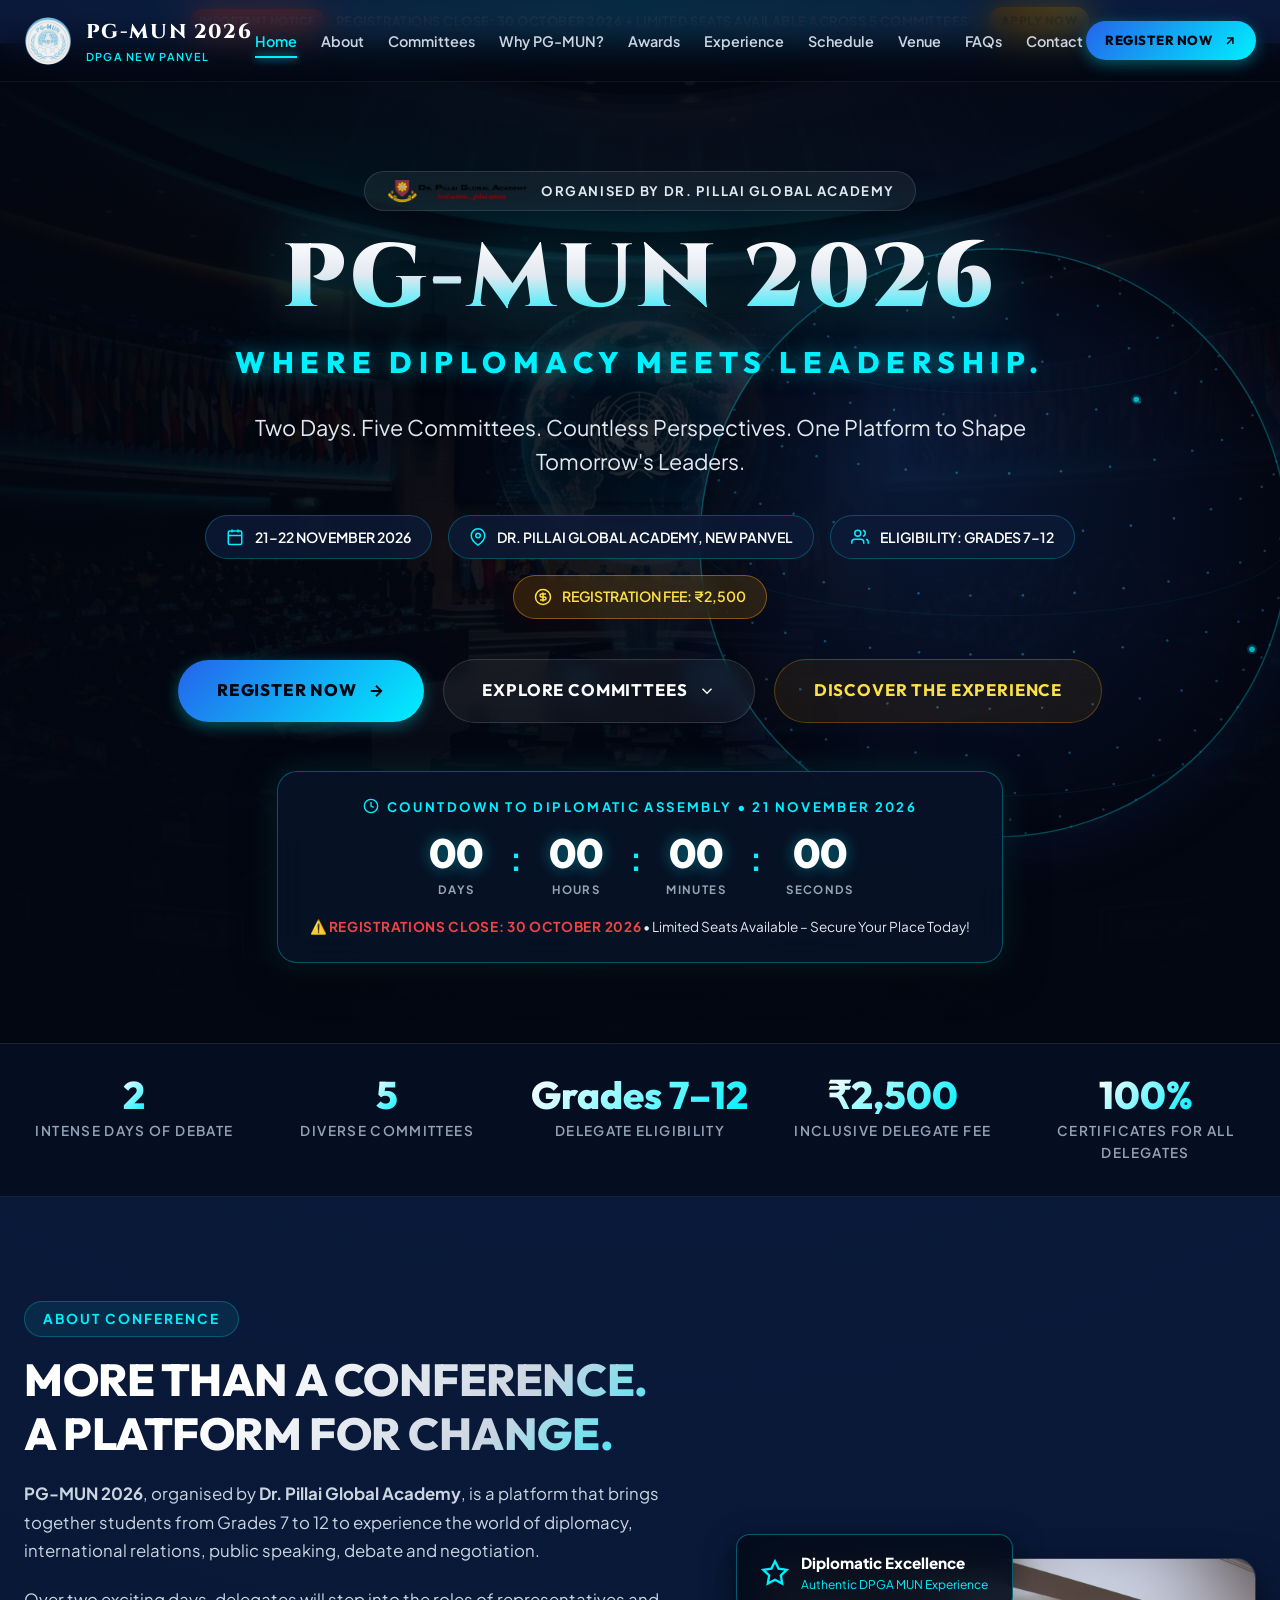
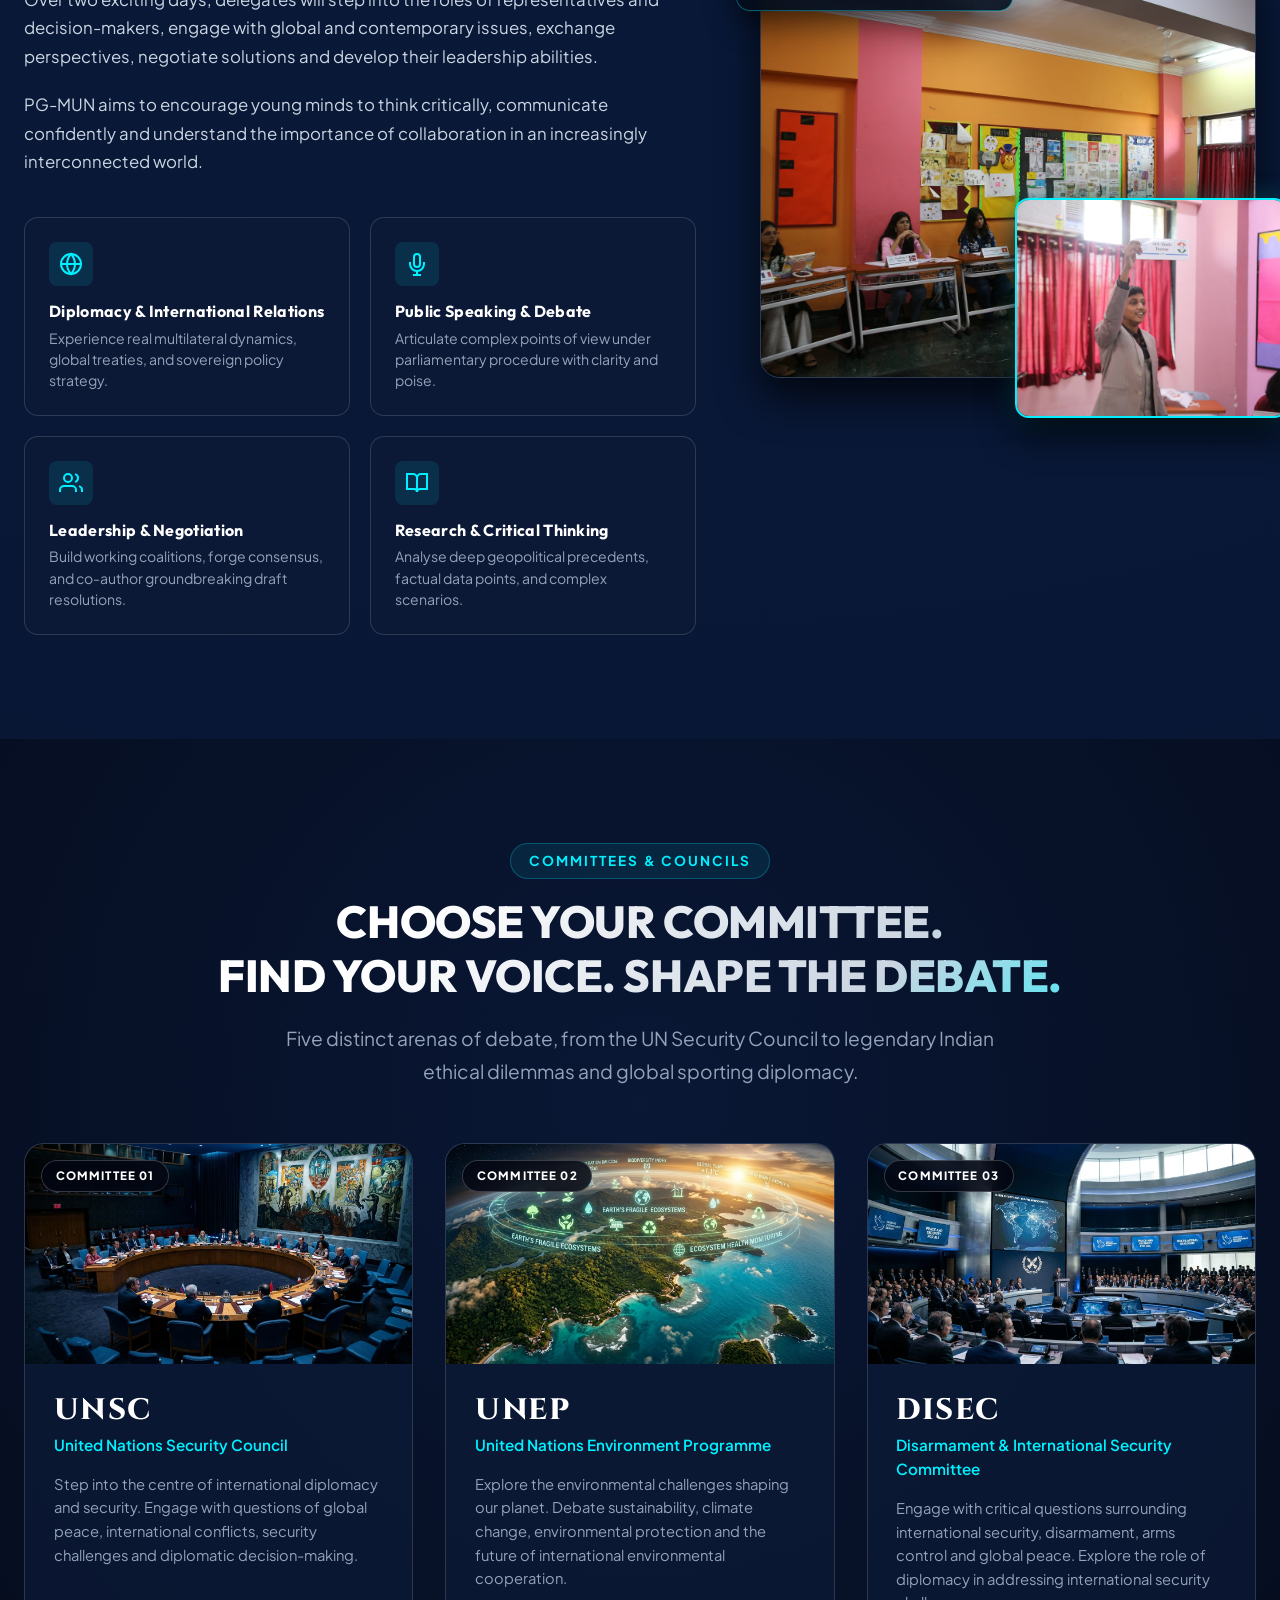
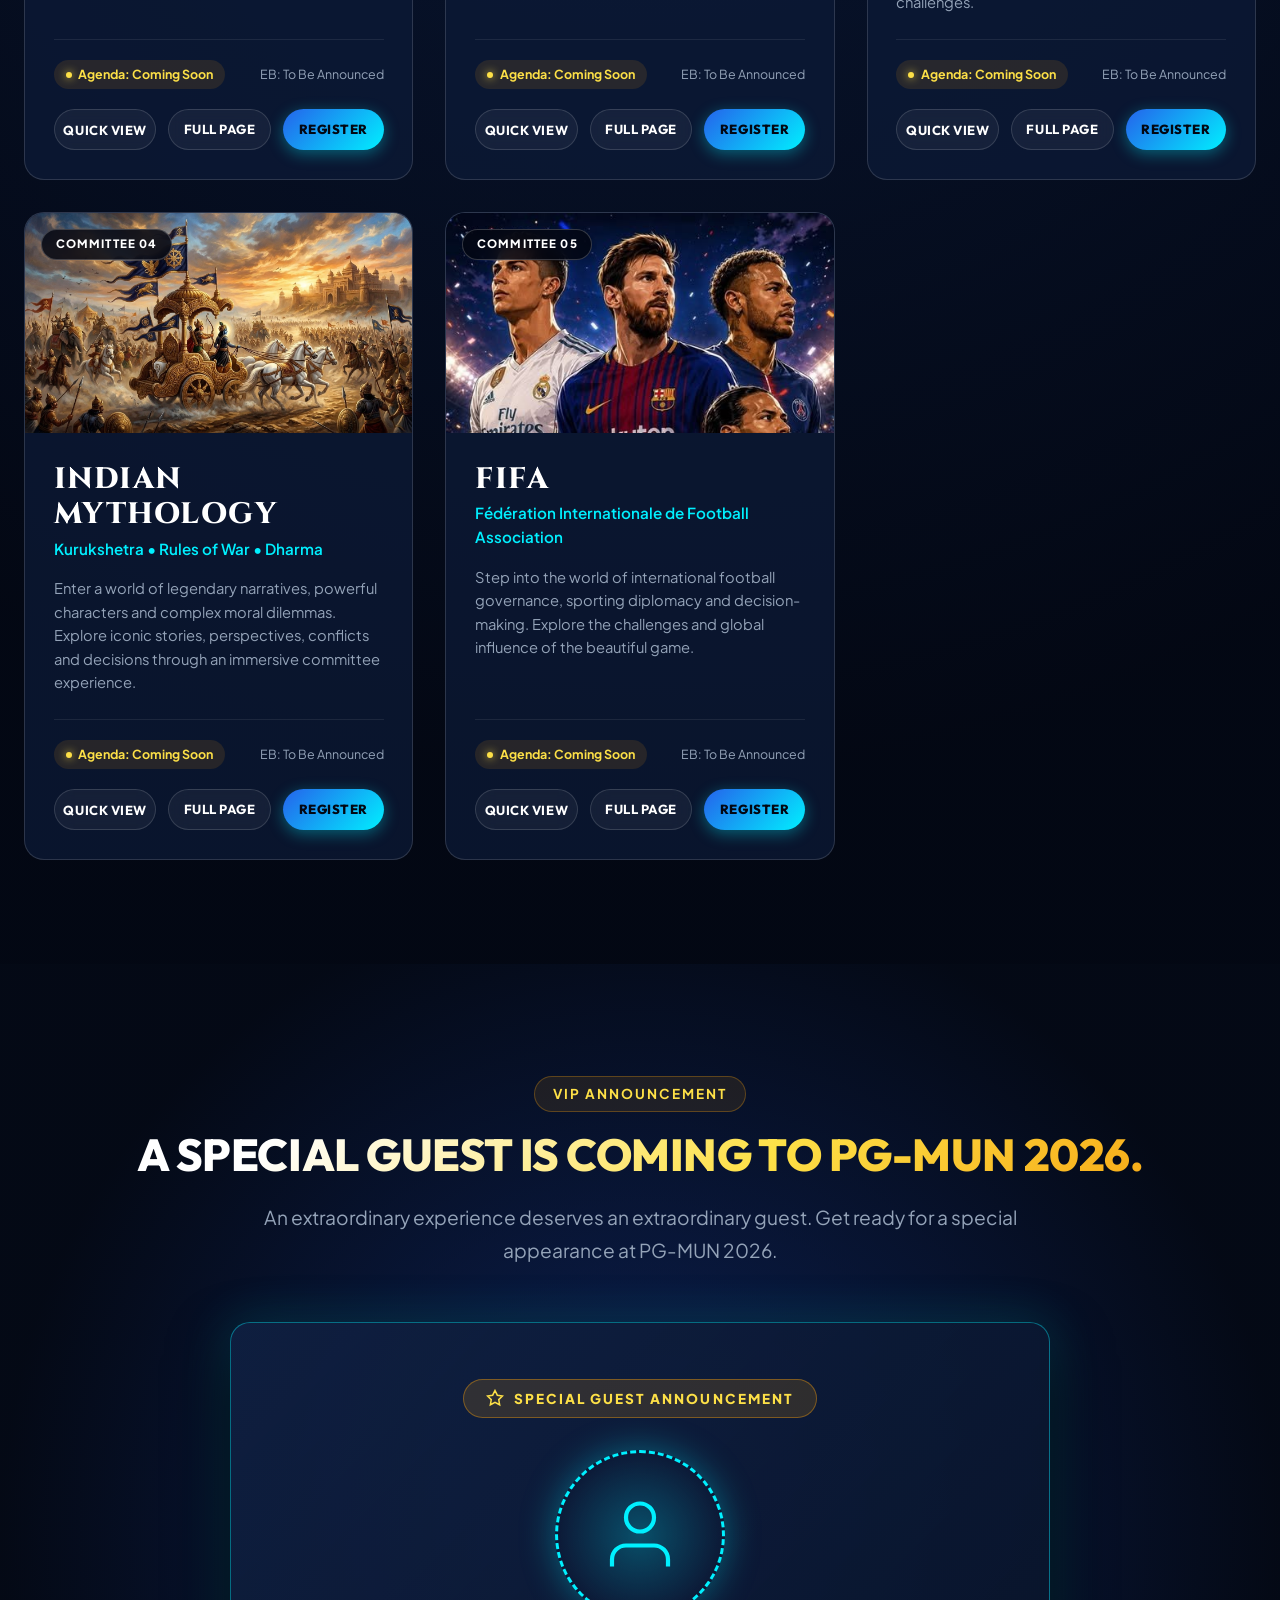
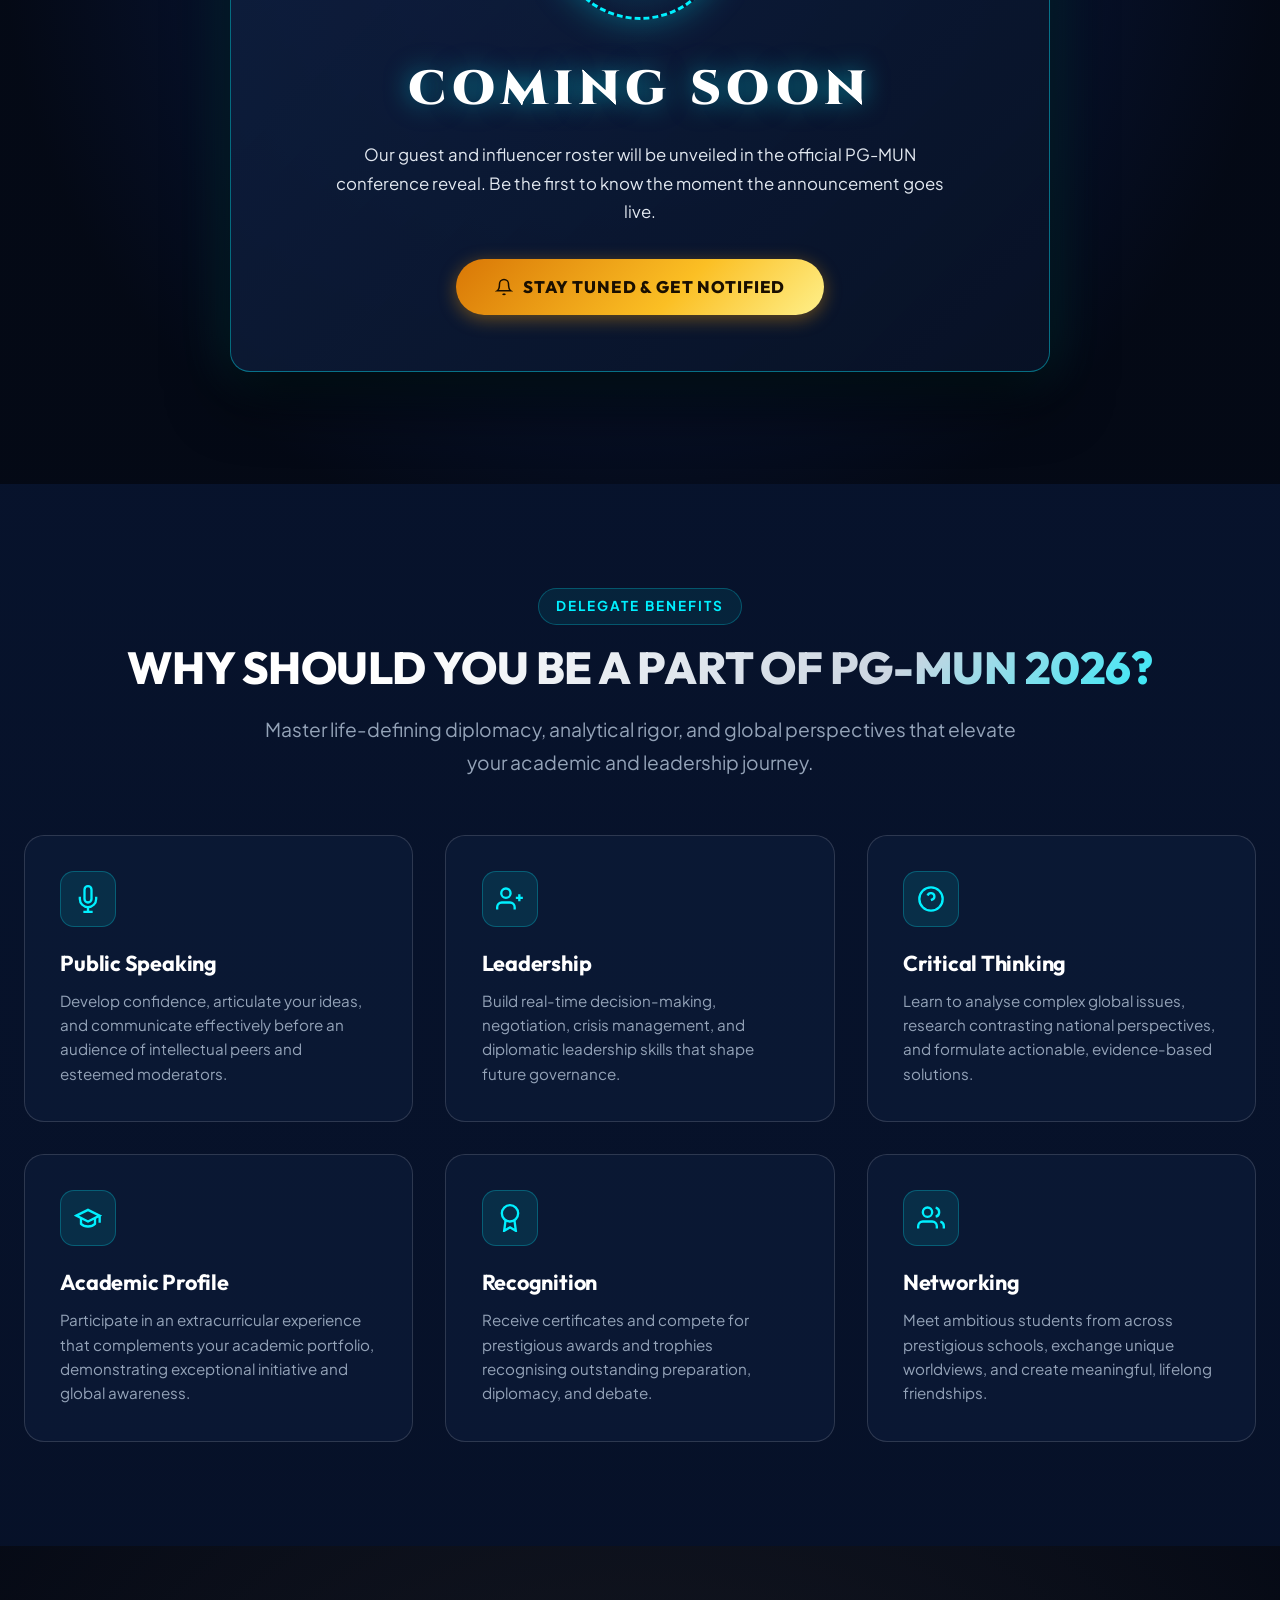
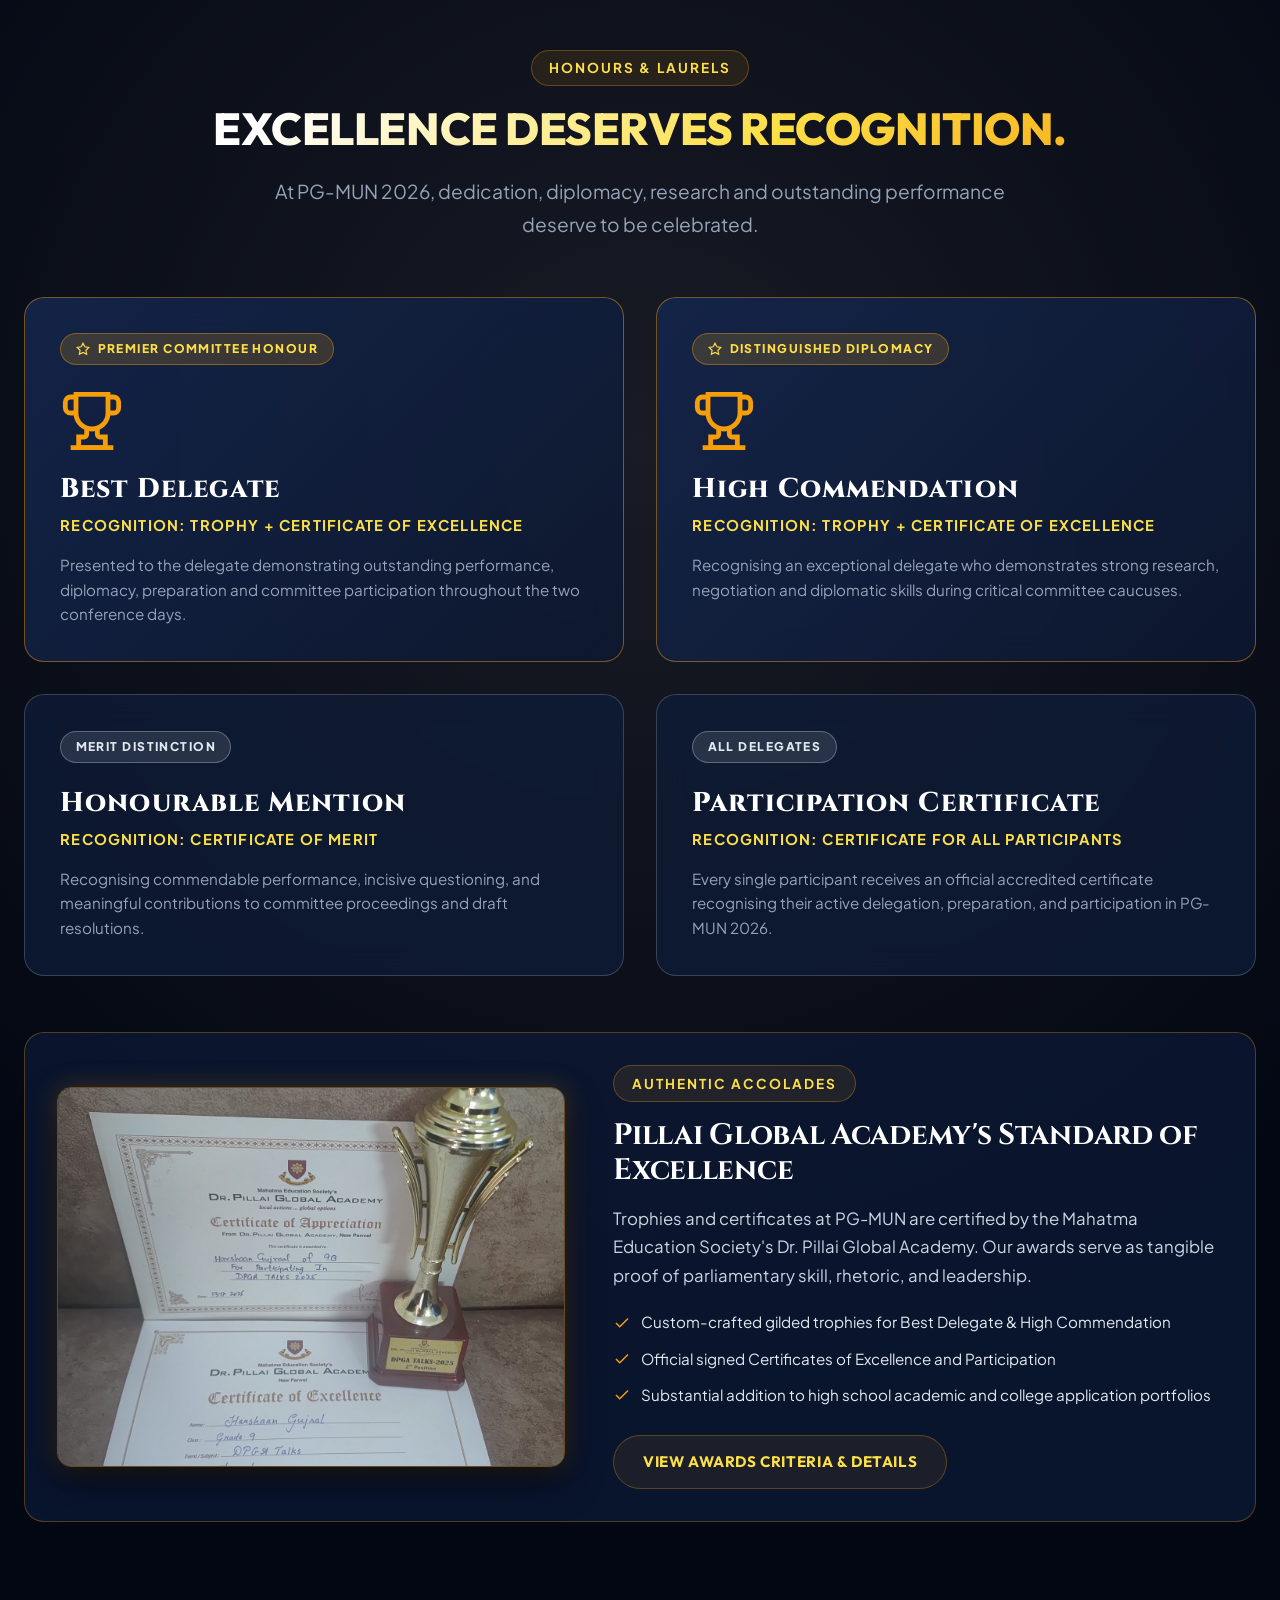
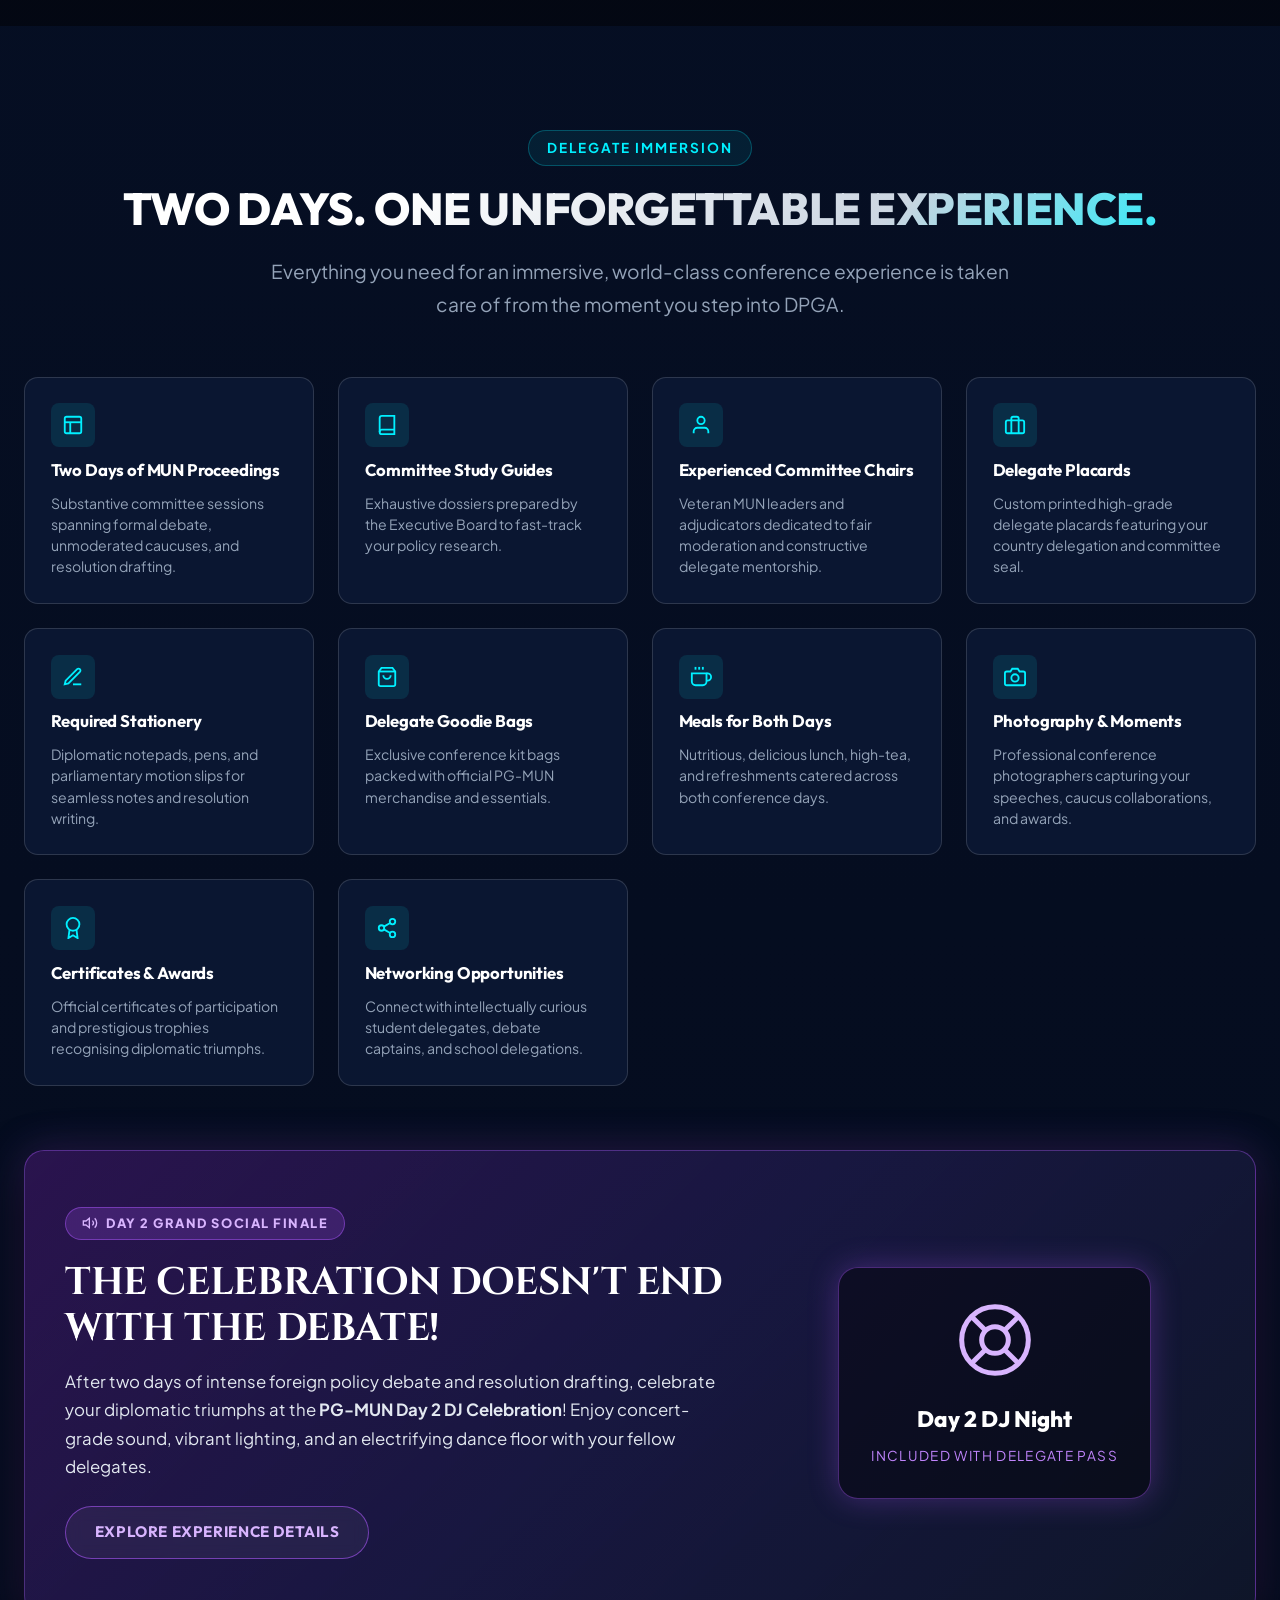
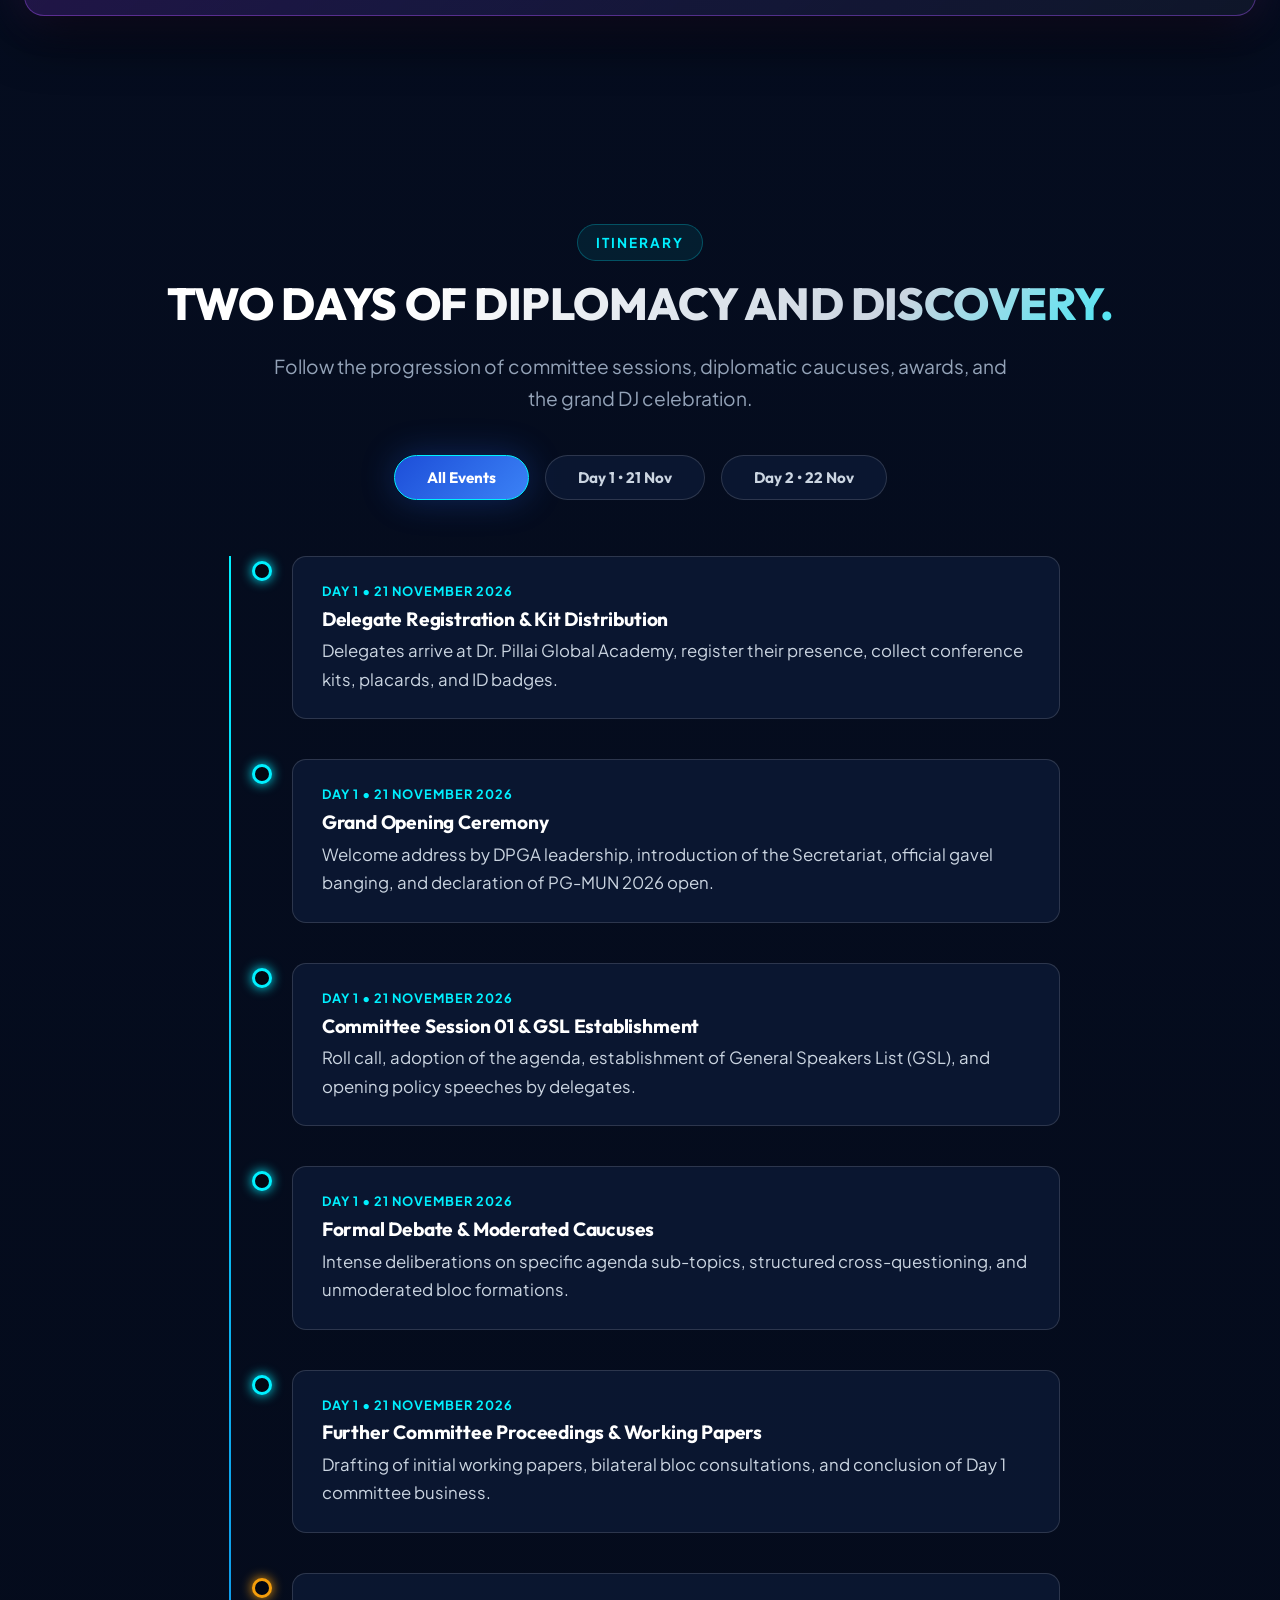
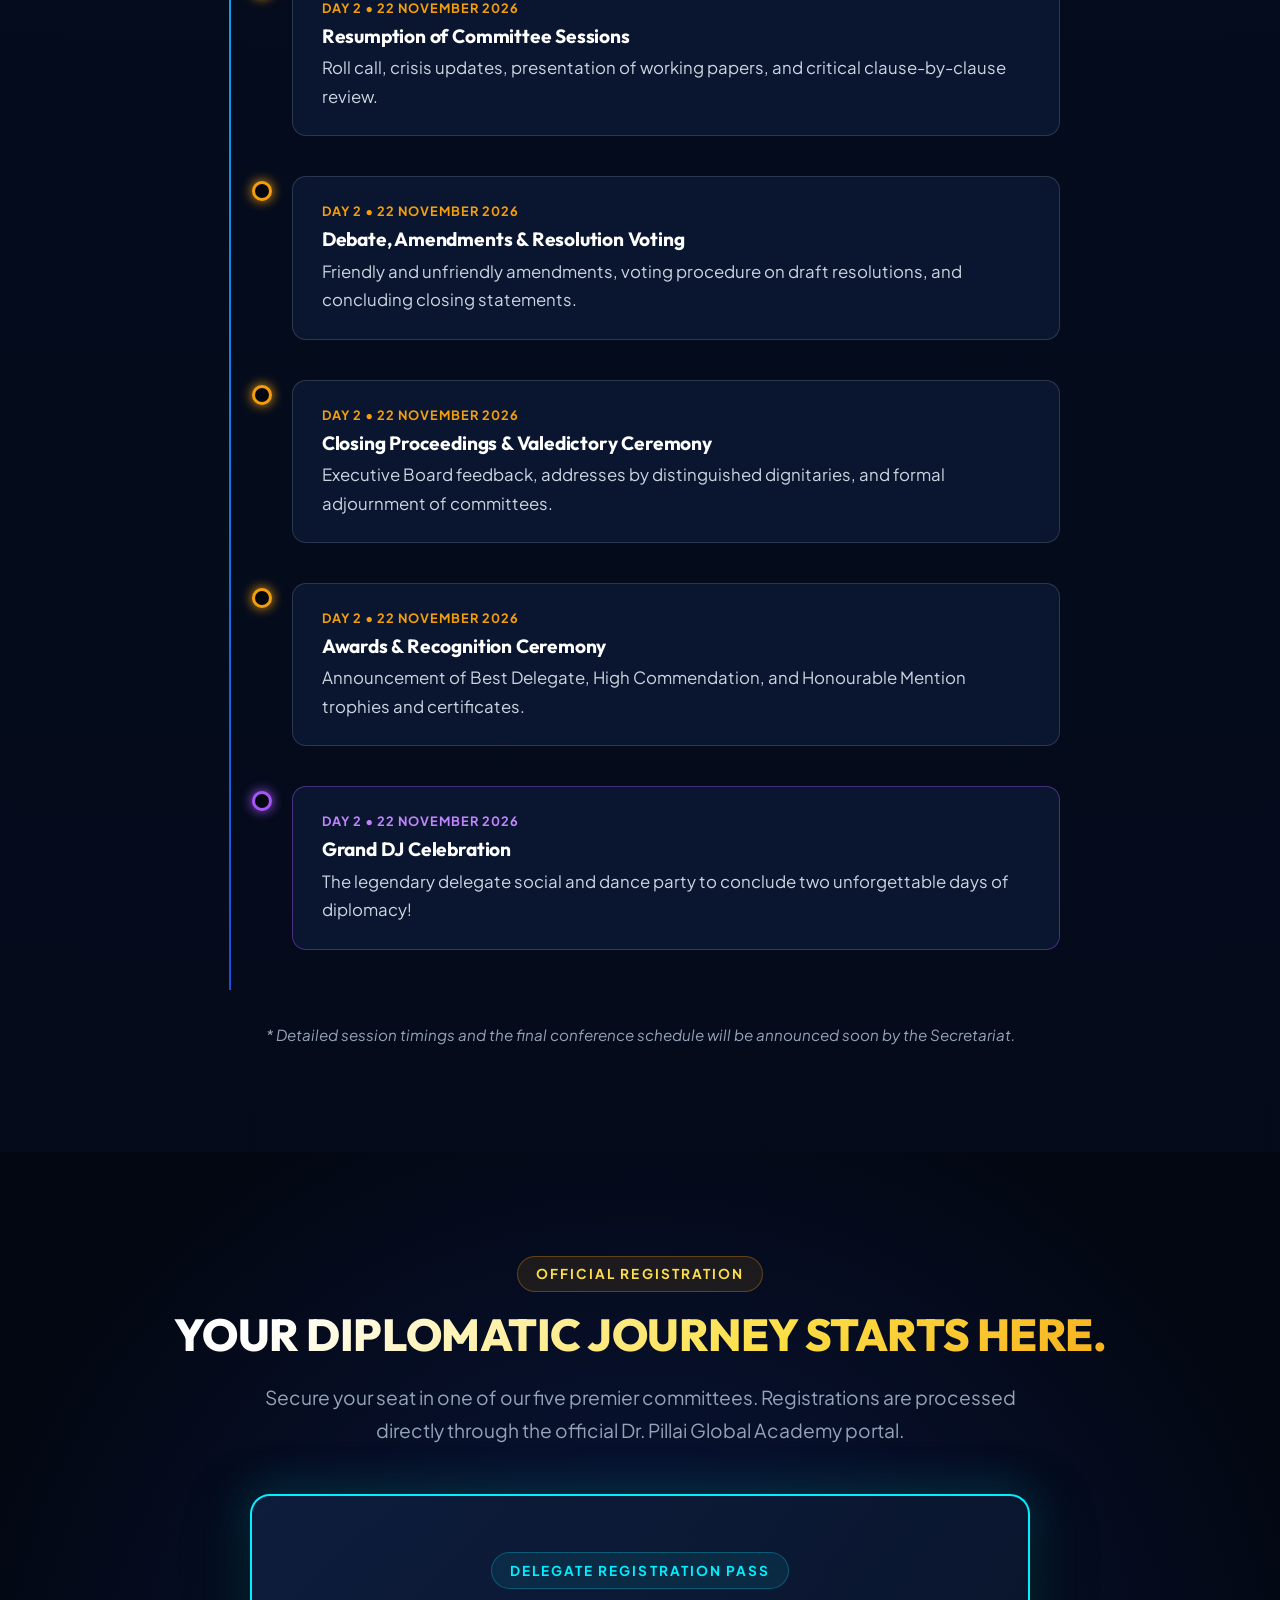
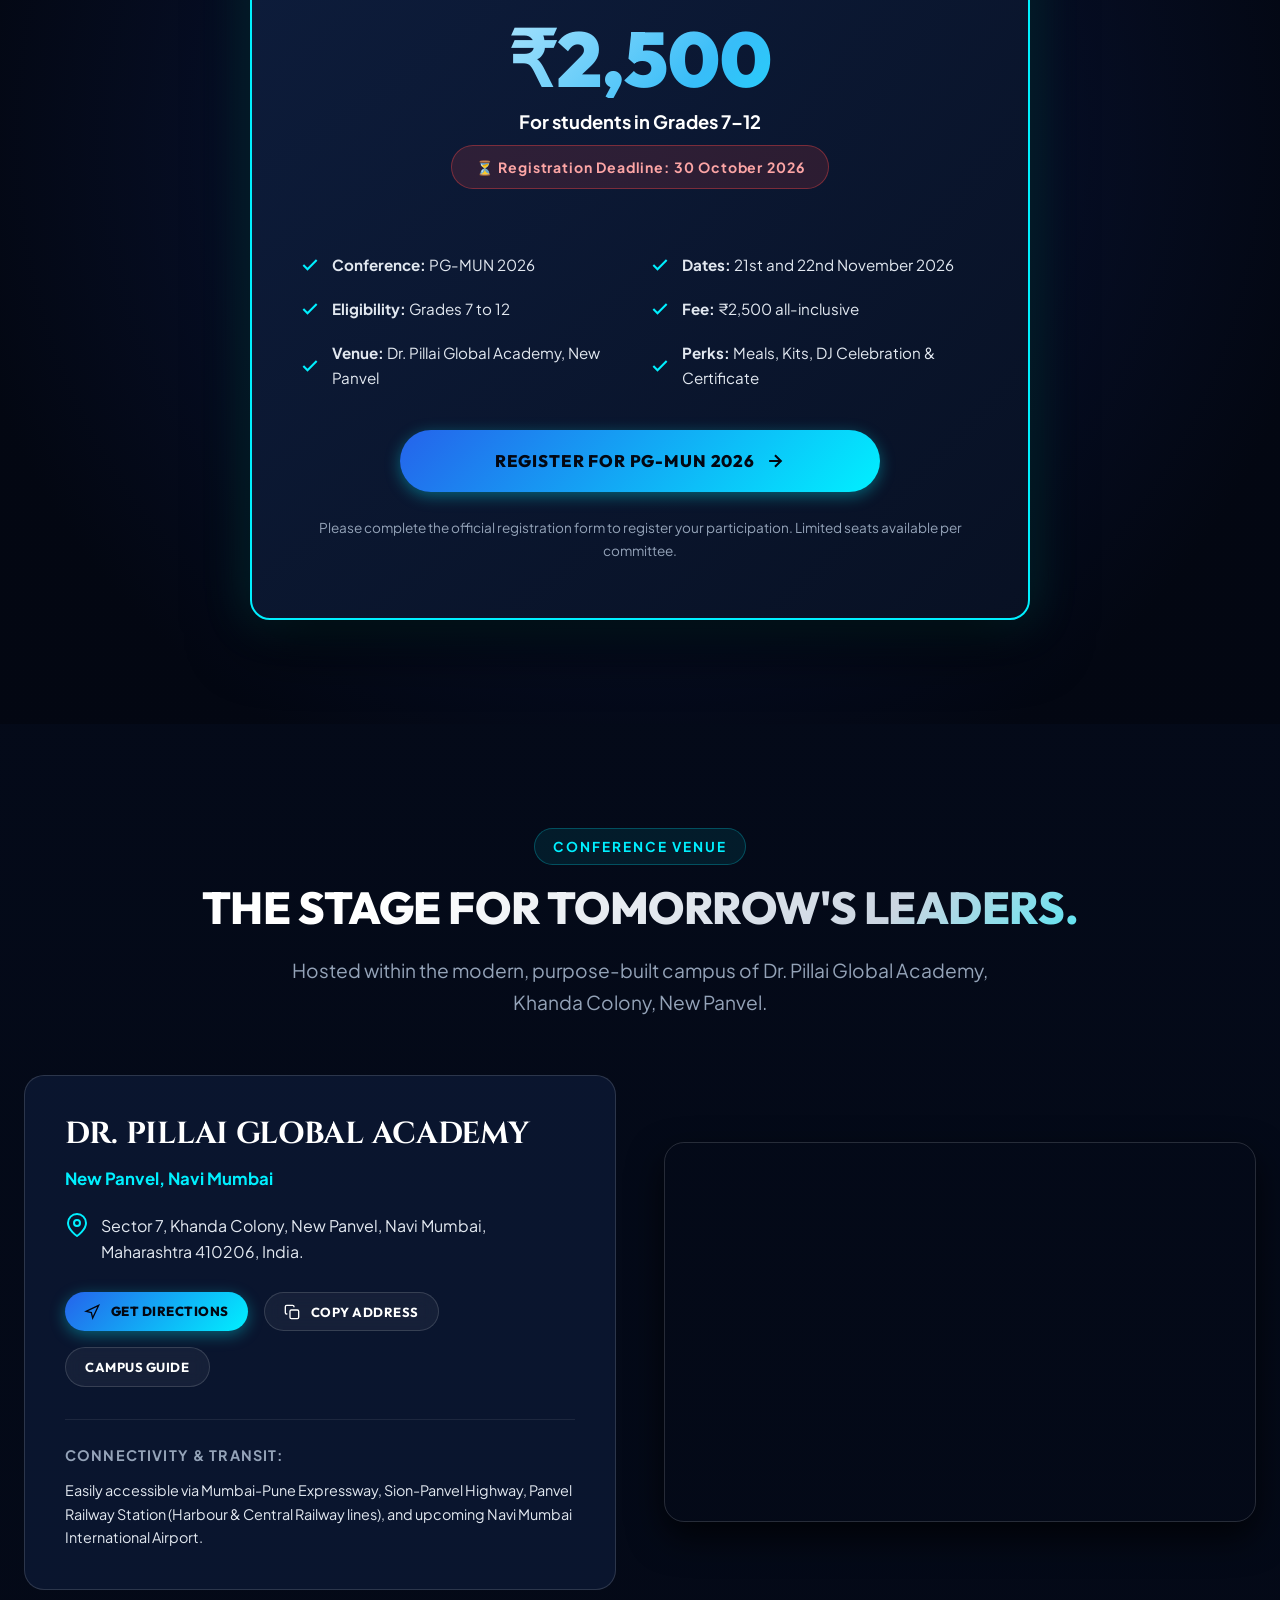
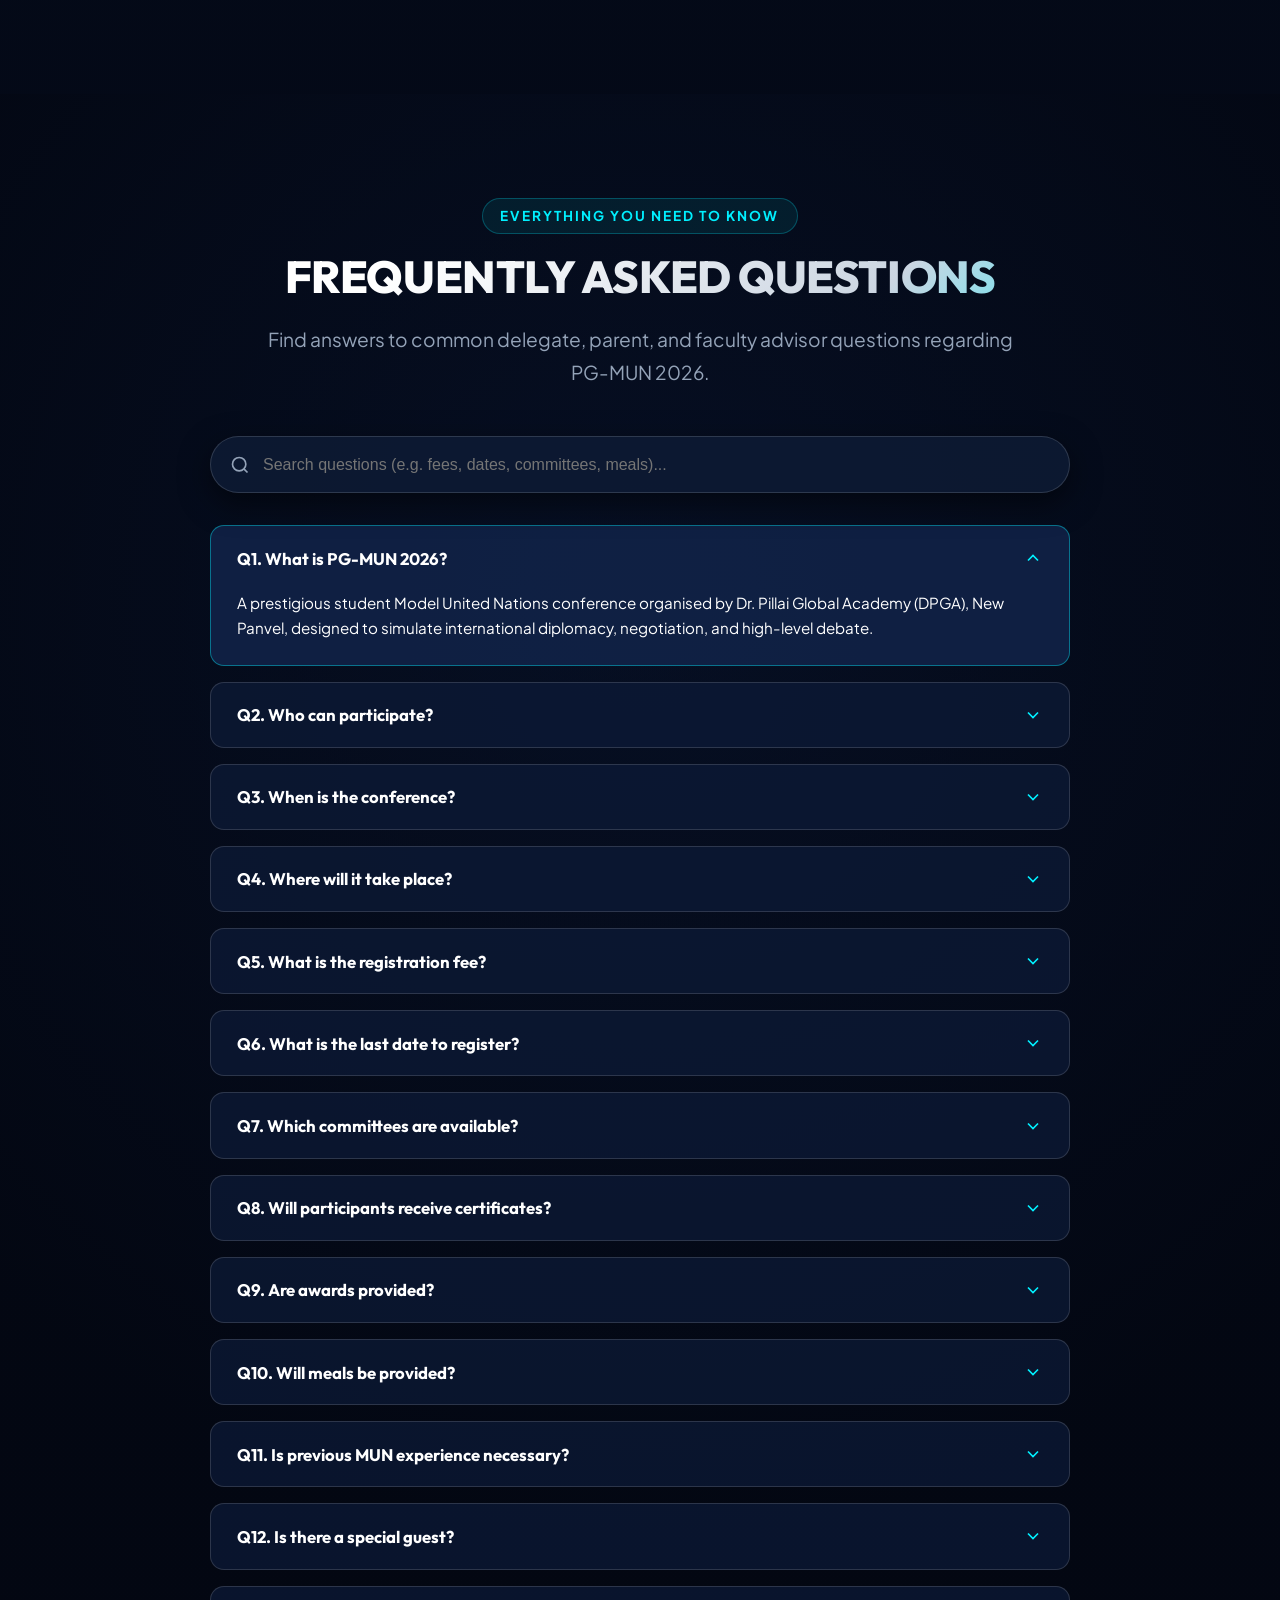
==== commit e6de8f13: "Update footer text to remove Tech Head title Removed the title of the Tech Head from the footer." ====
--- a/index.html
+++ b/index.html
@@ -1238,7 +1238,7 @@
 
       <div class="footer-bottom">
         <div>
-          © 2026 PG-MUN. All Rights Reserved. Created By Harshaan Singh Gujral, Tech Head of DPGA.
+          © 2026 PG-MUN. All Rights Reserved. Created By Harshaan Singh Gujral.
         </div>
         <div style="display: flex; gap: 1.5rem;">
           <a href="mailto:dpgamun2025@mes.ac.in" style="color: var(--silver-muted);">dpgamun2025@mes.ac.in</a>
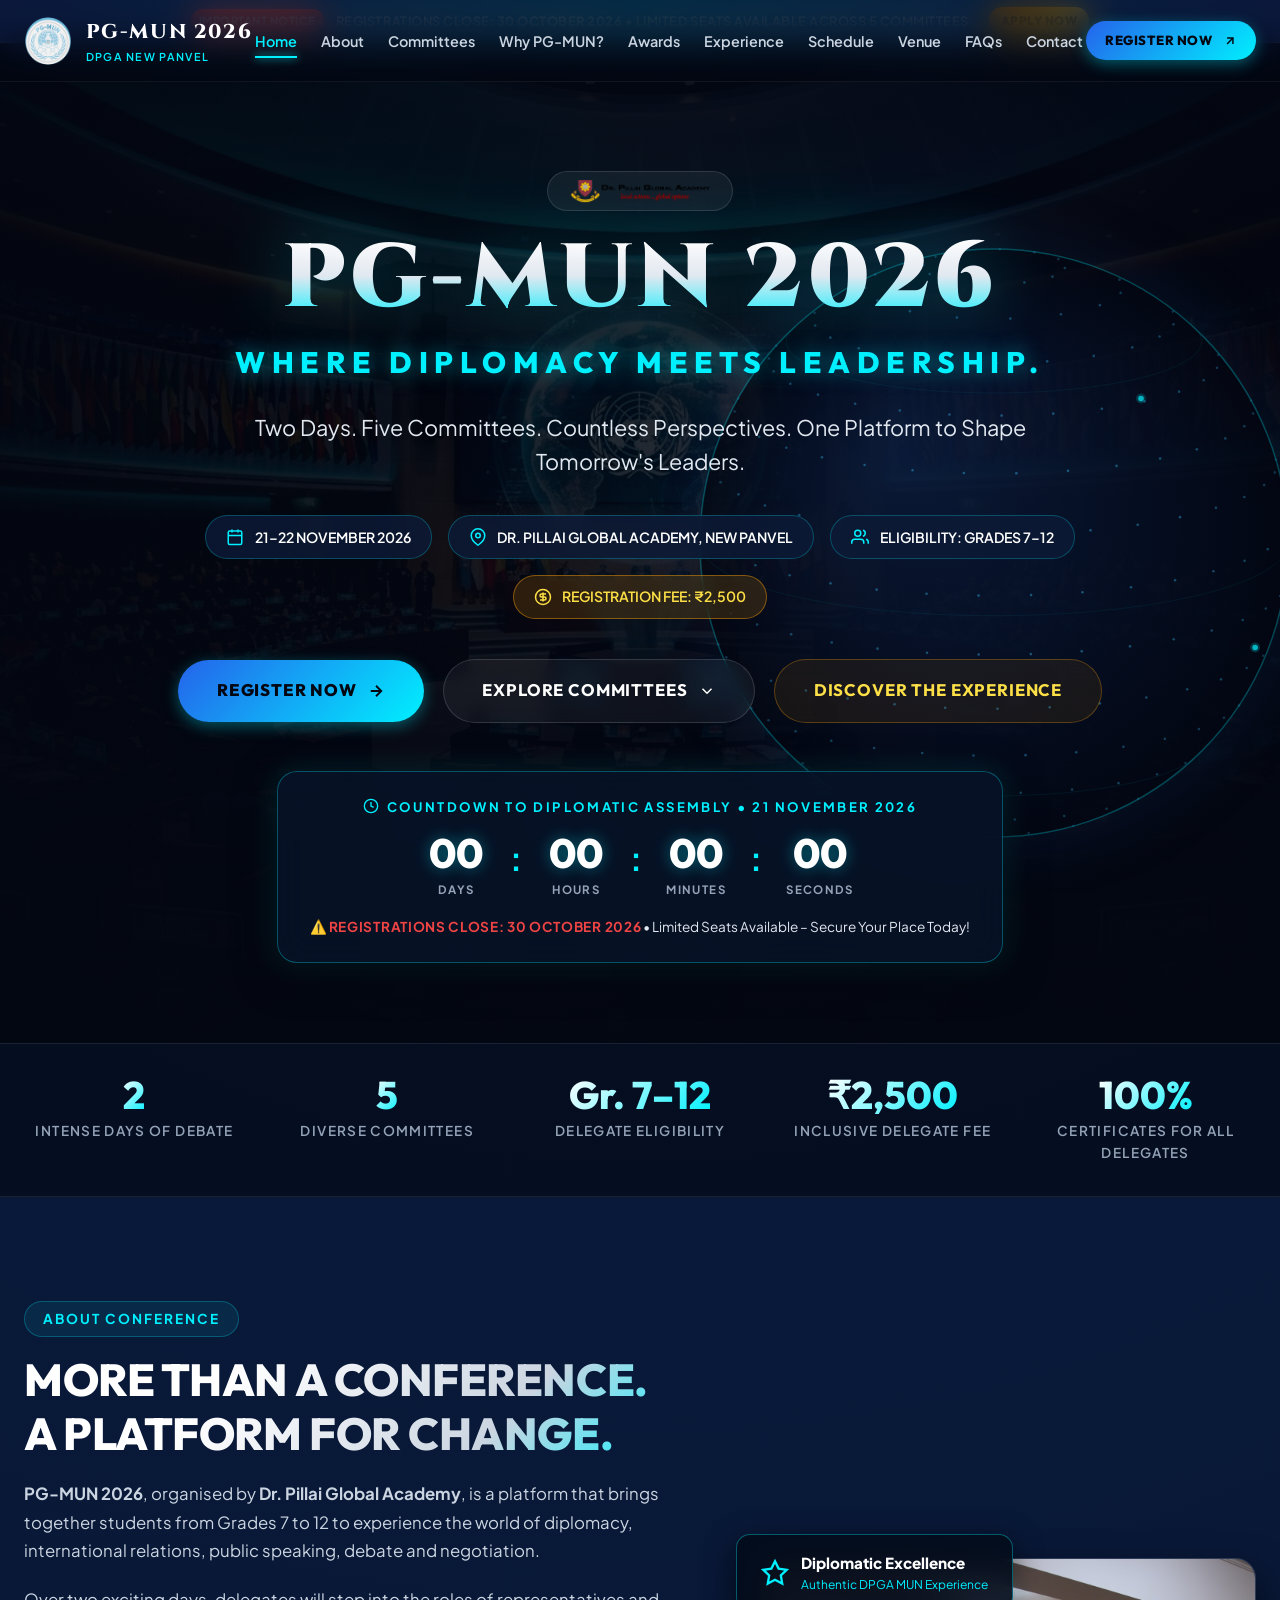
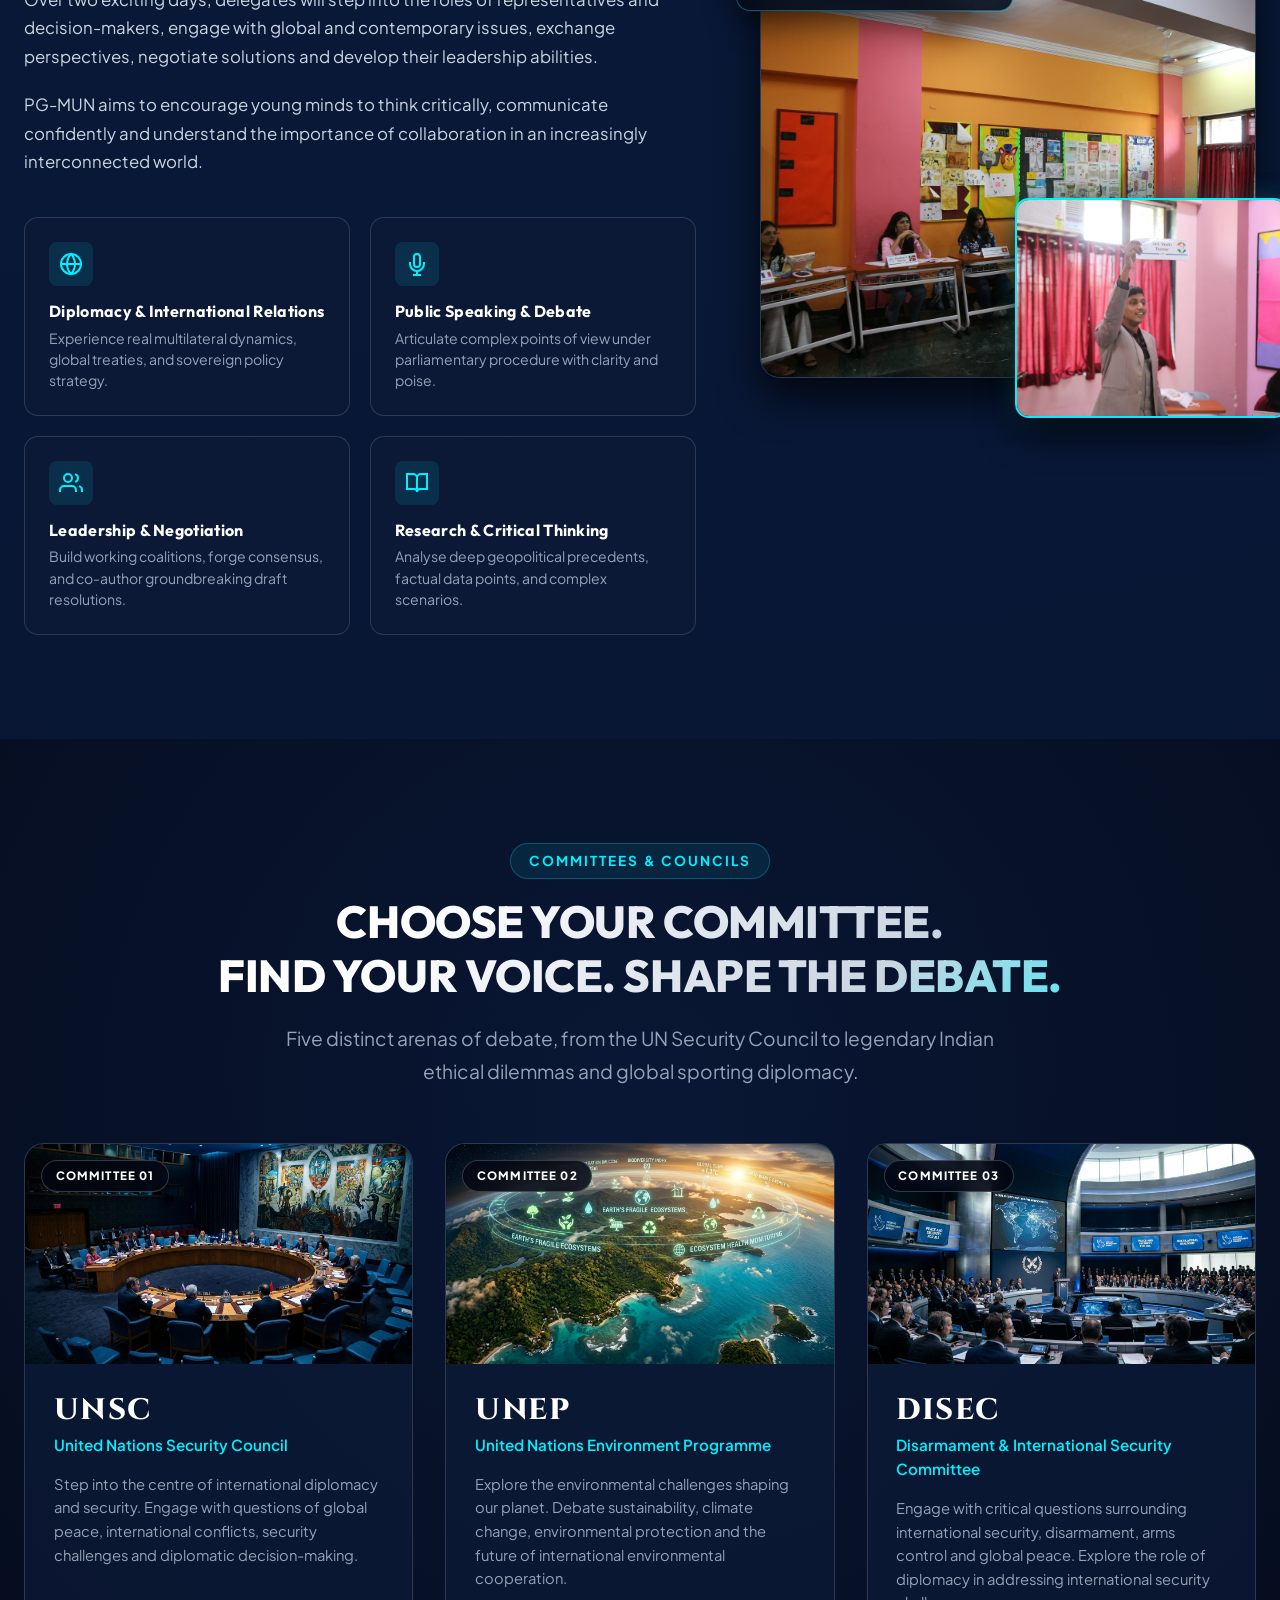
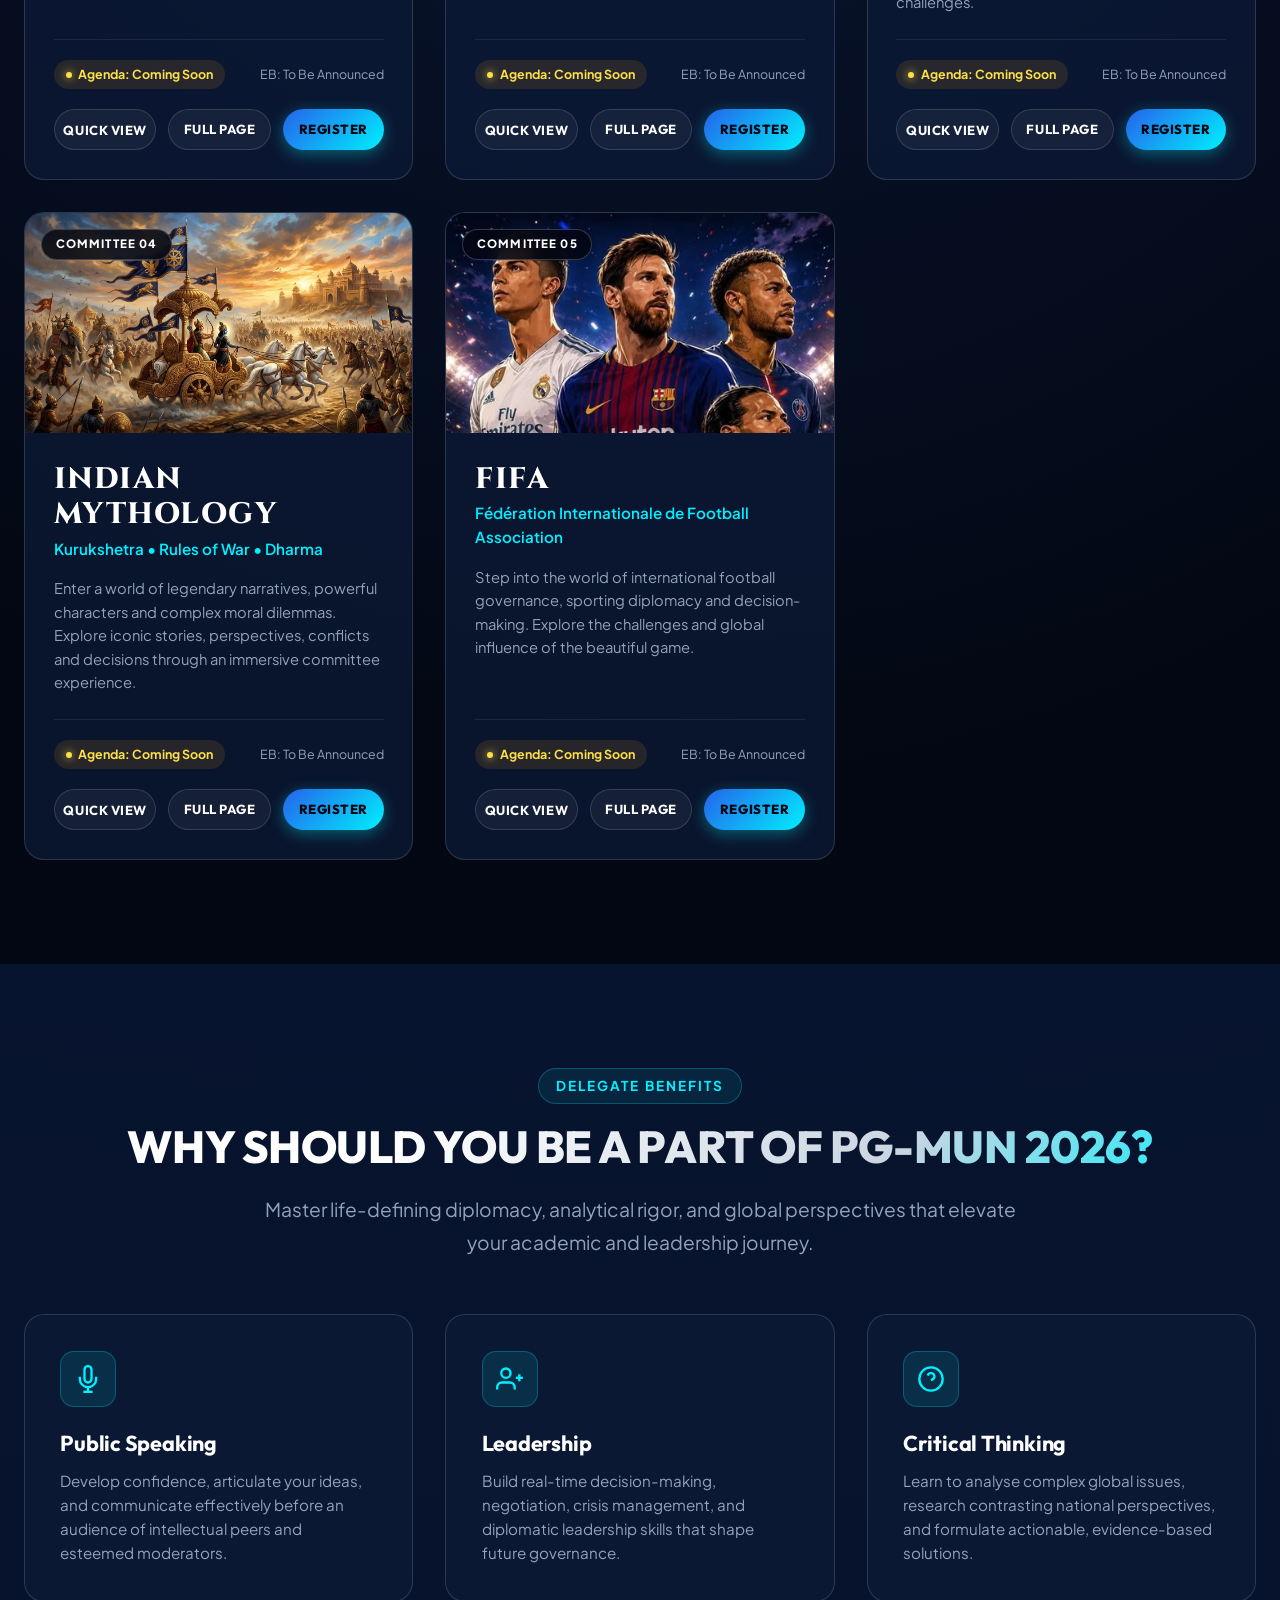
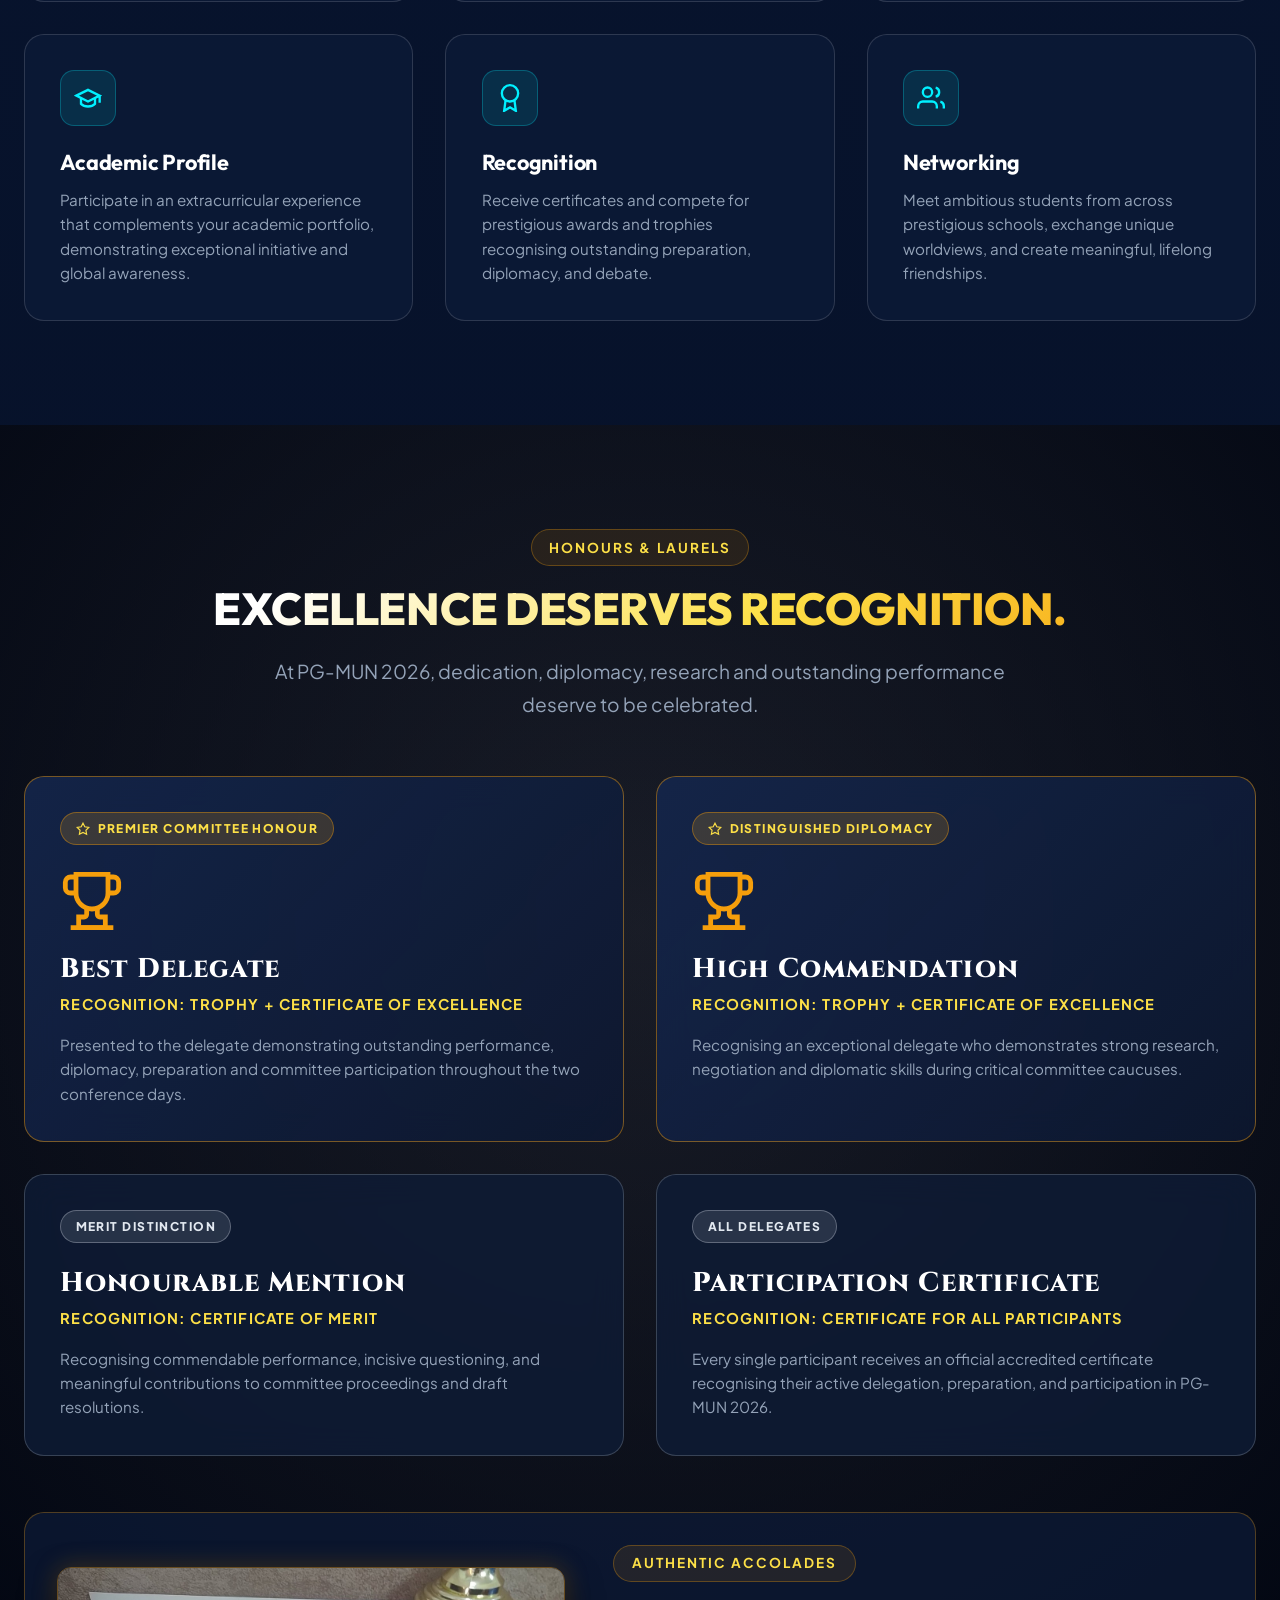
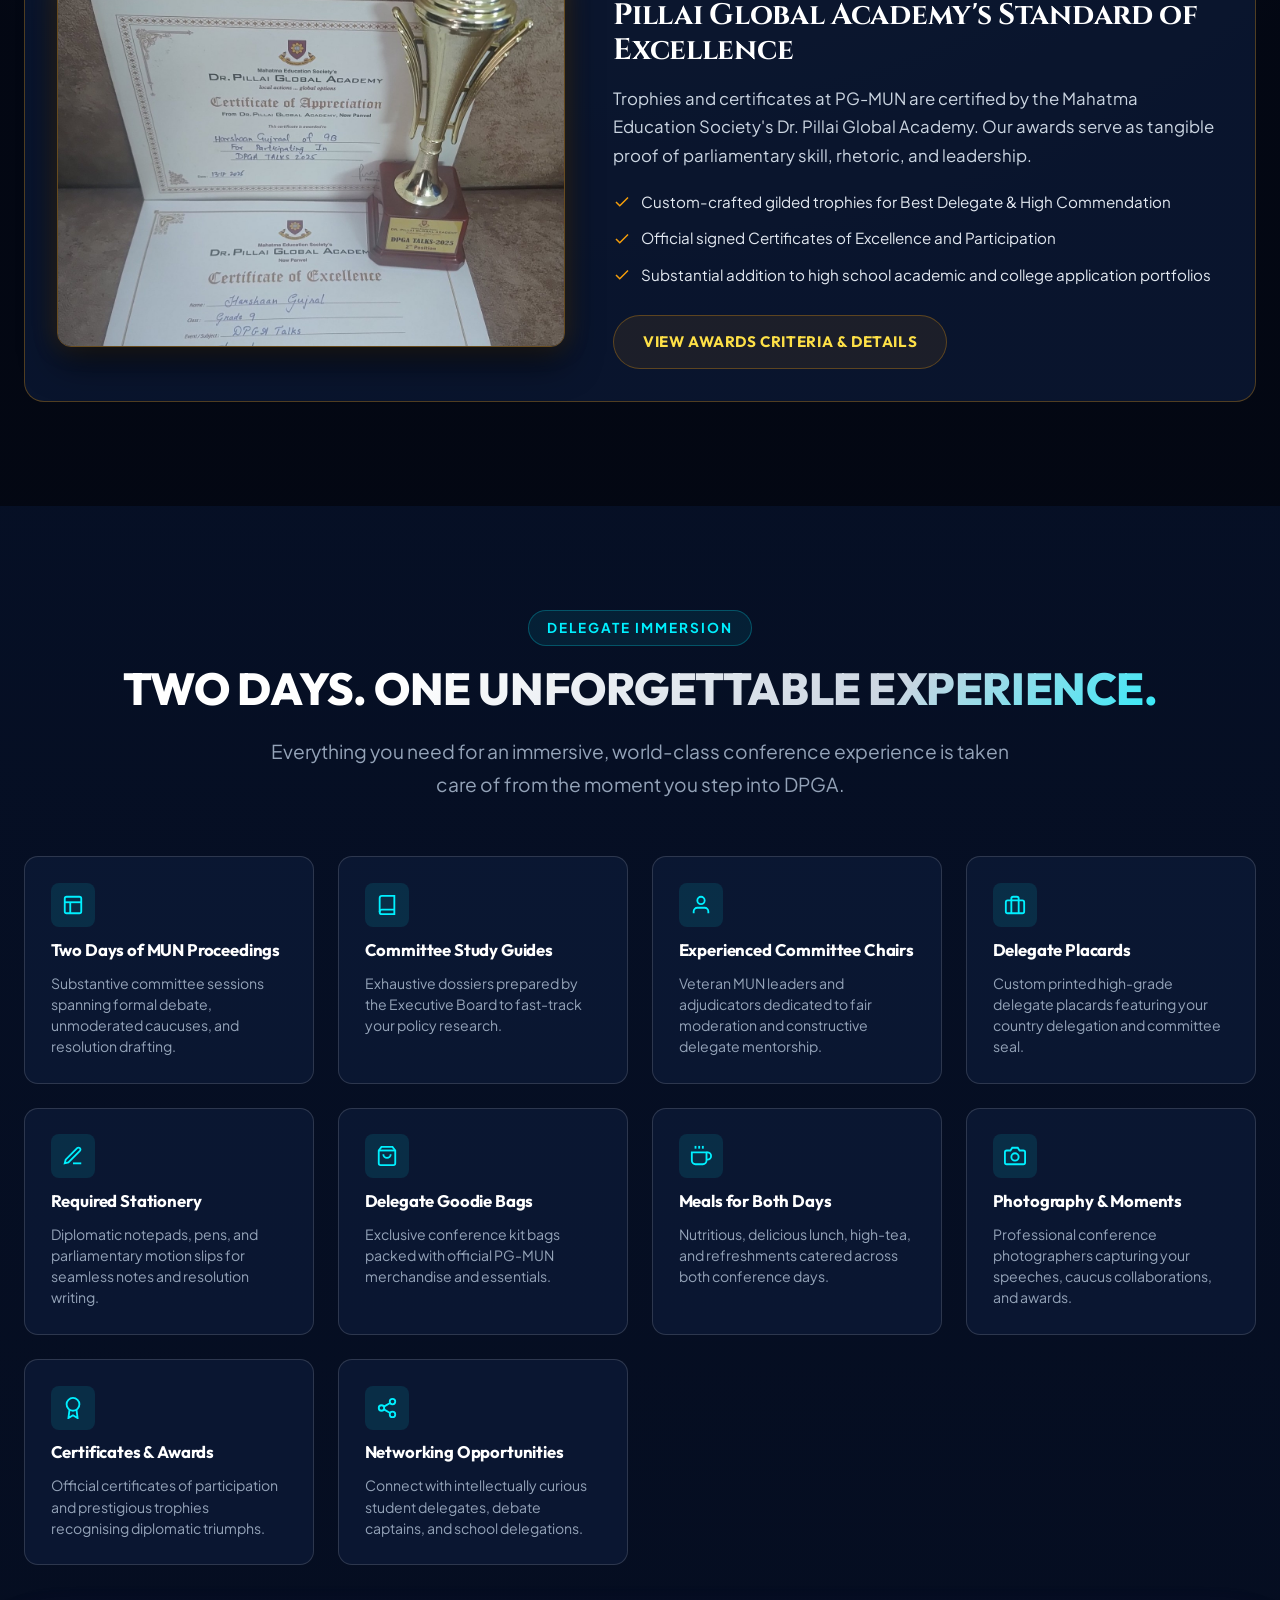
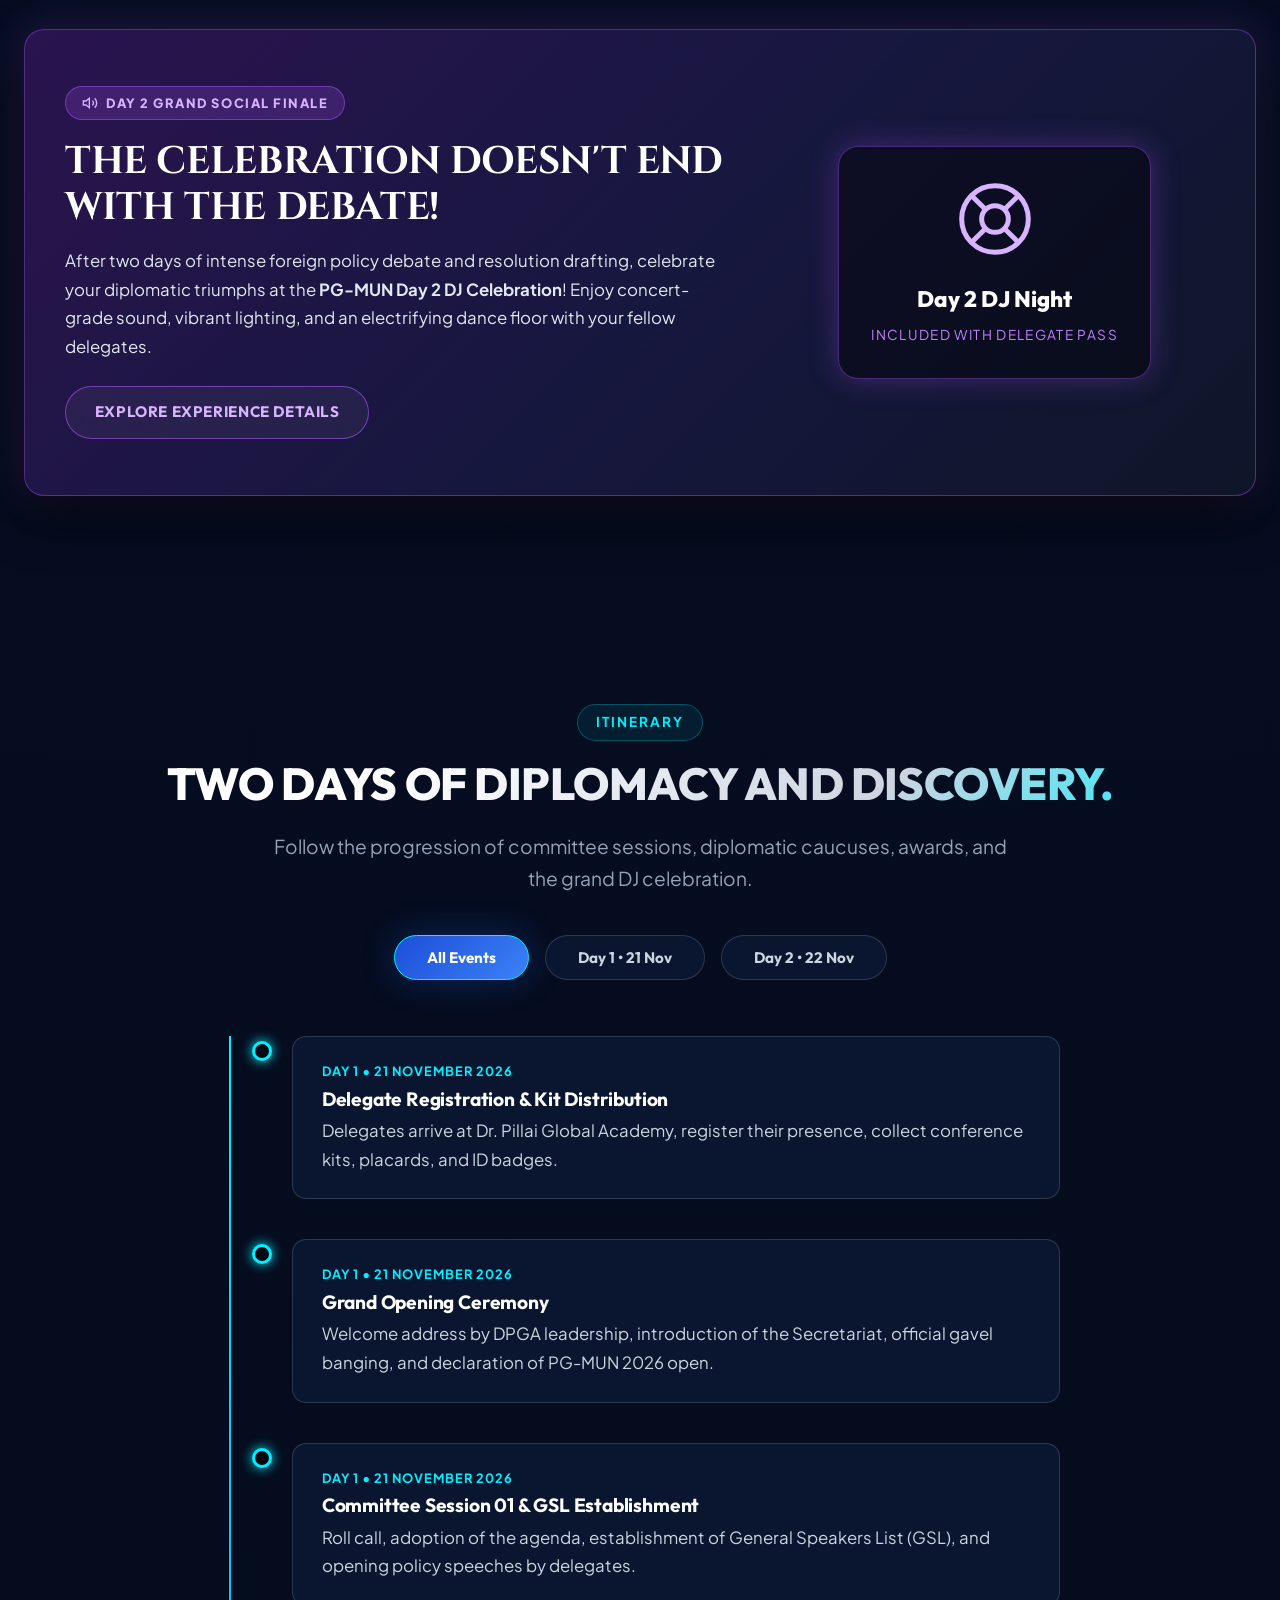
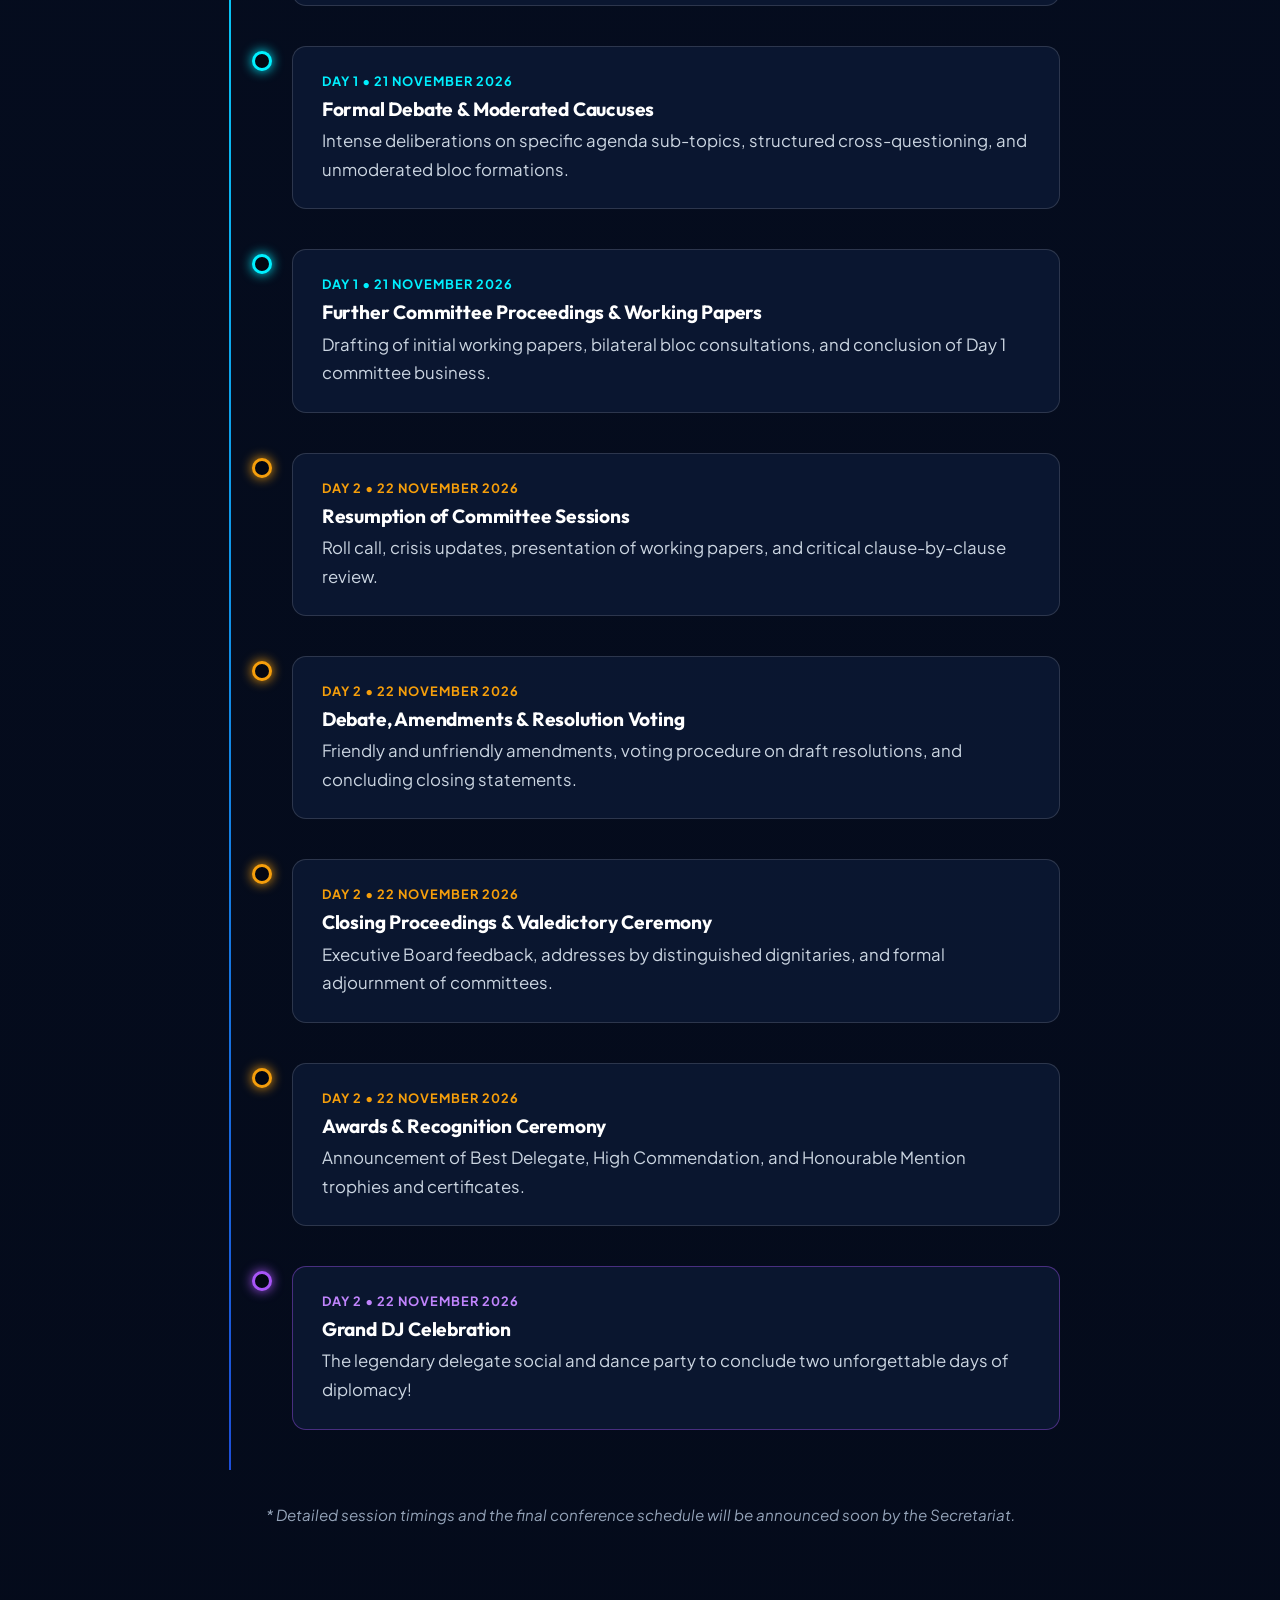
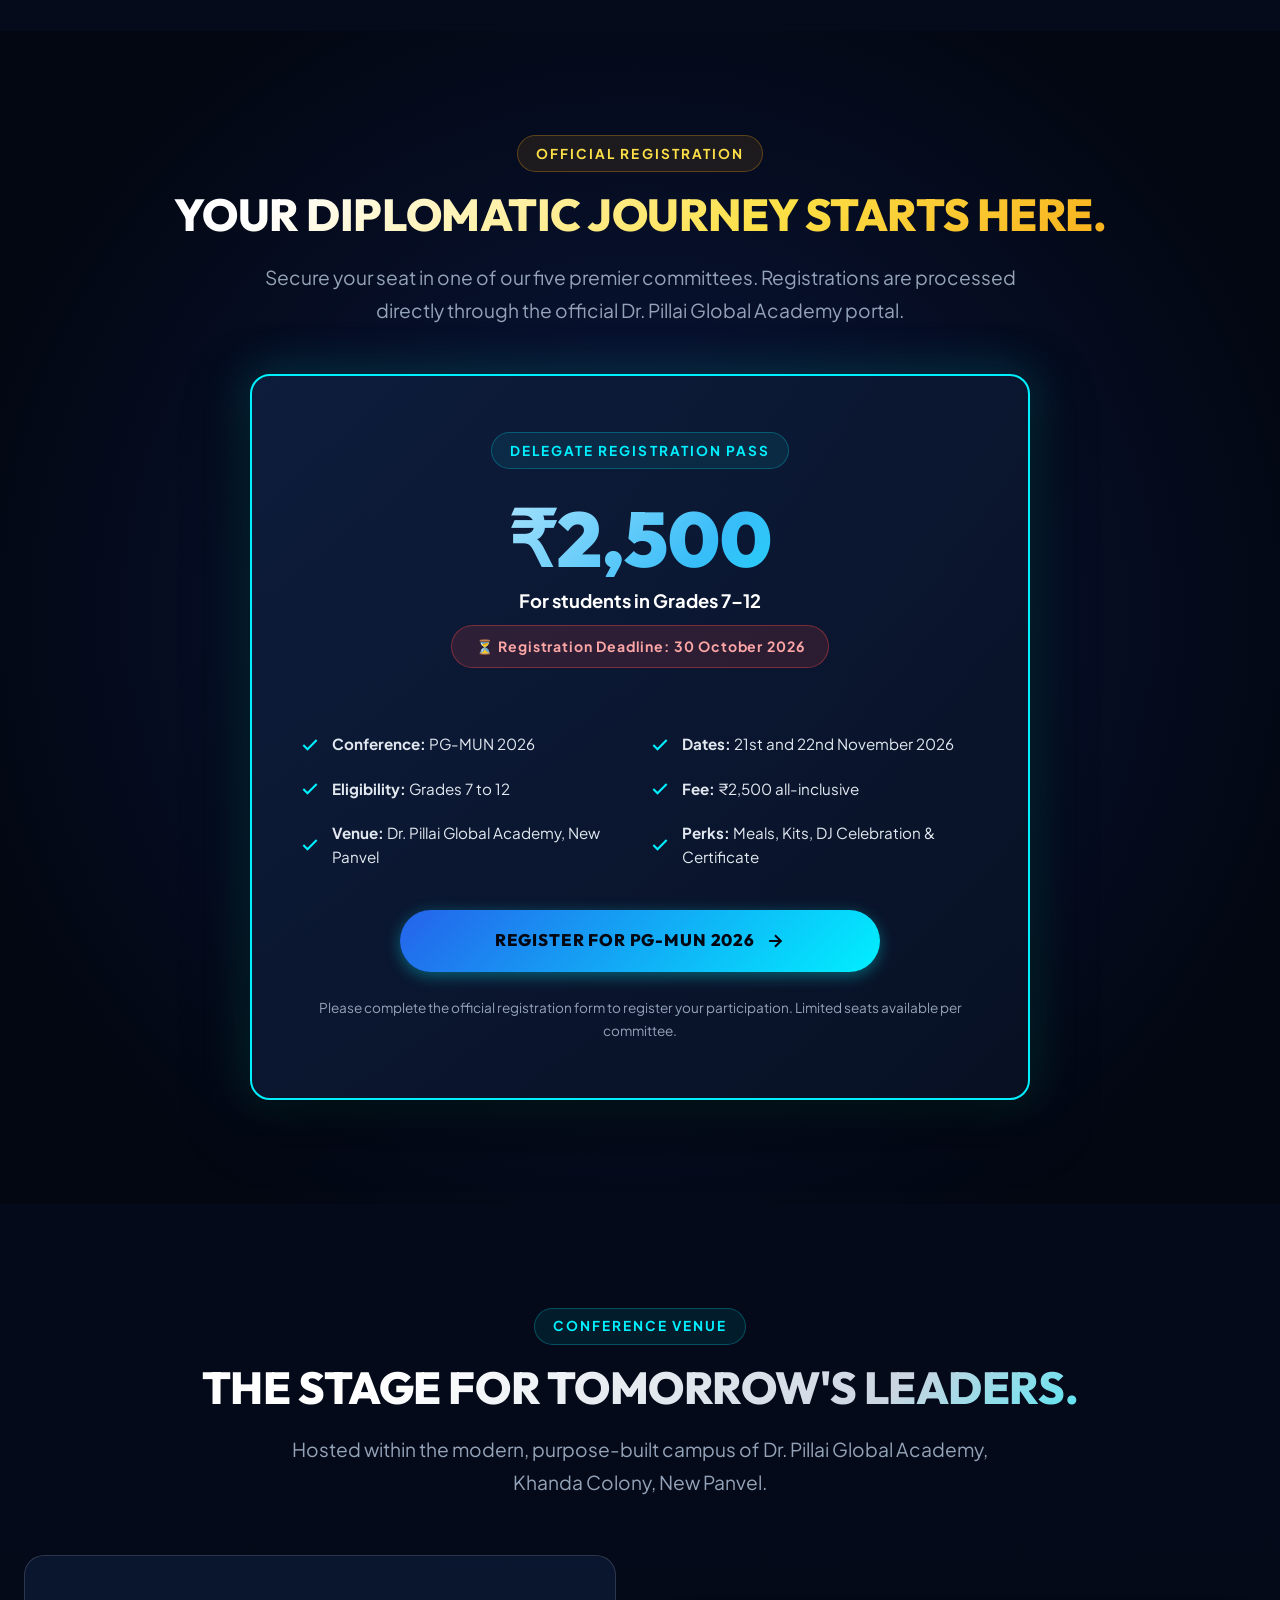
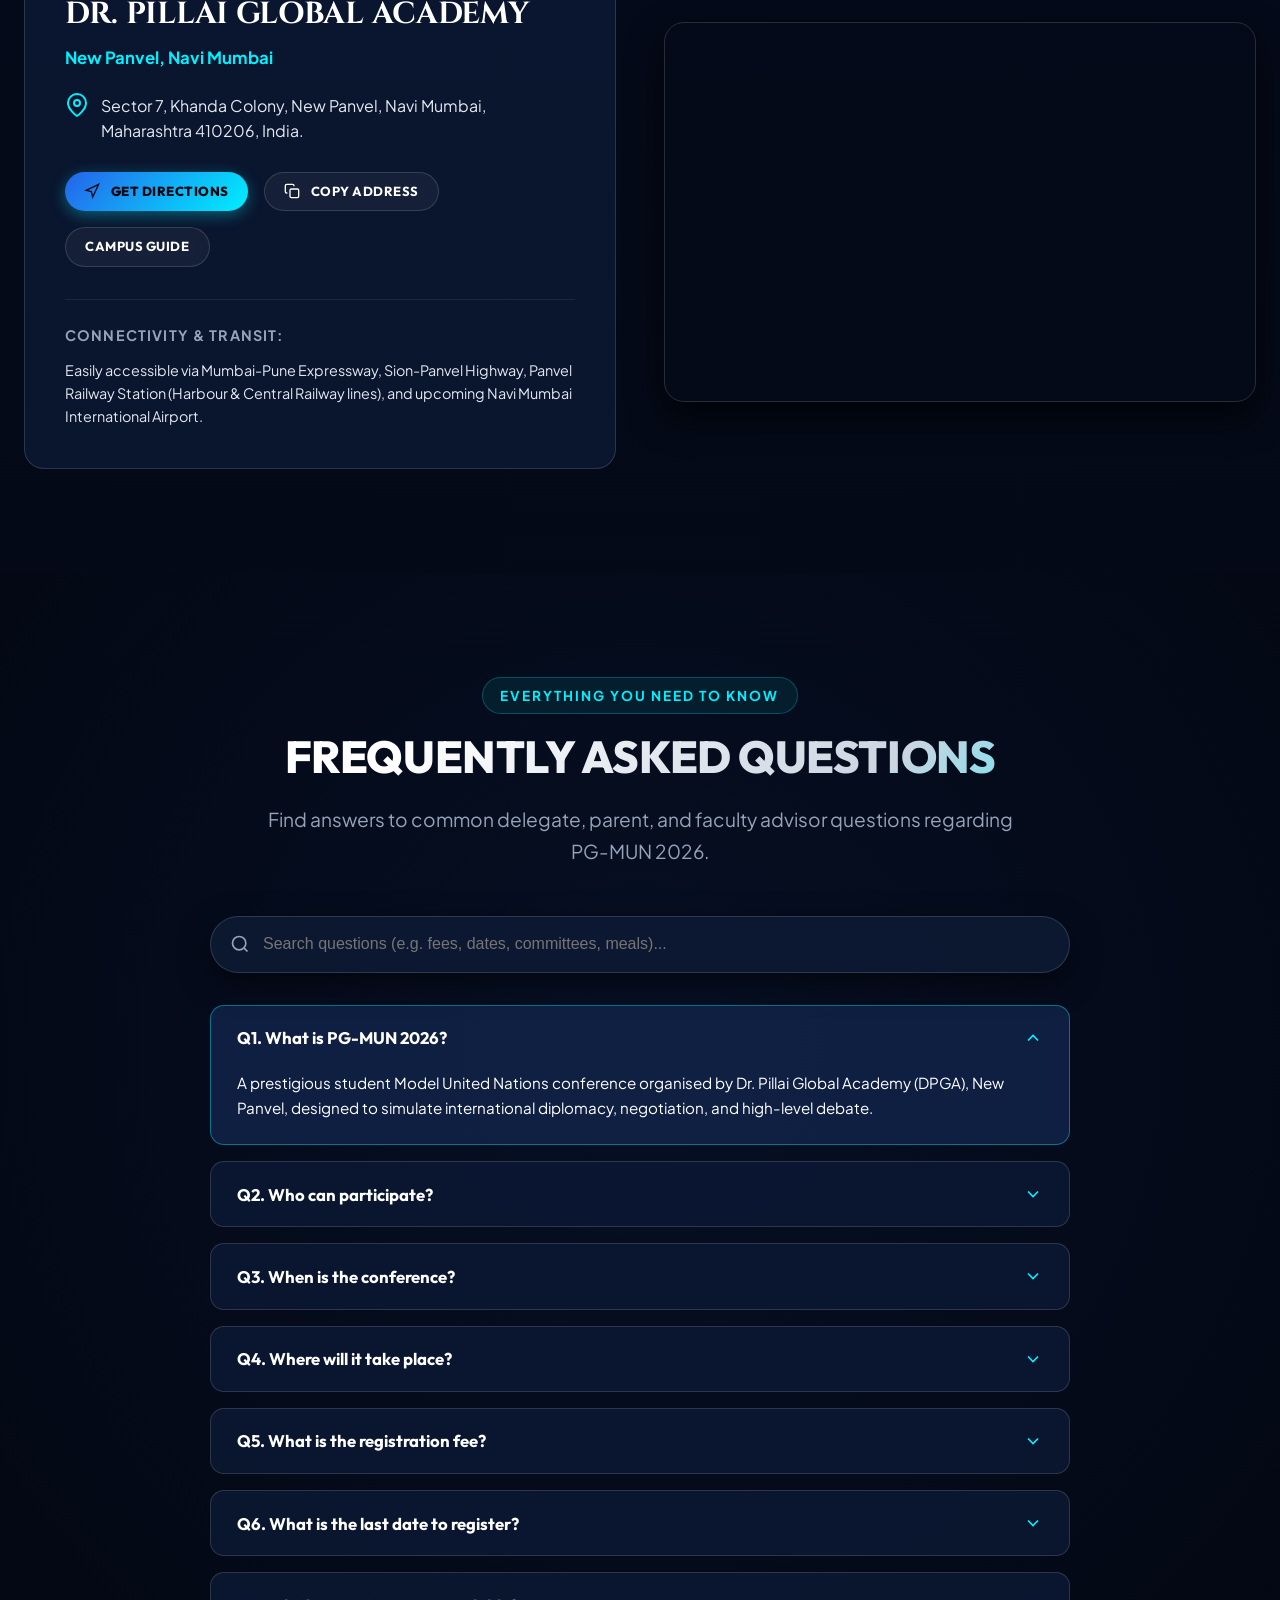
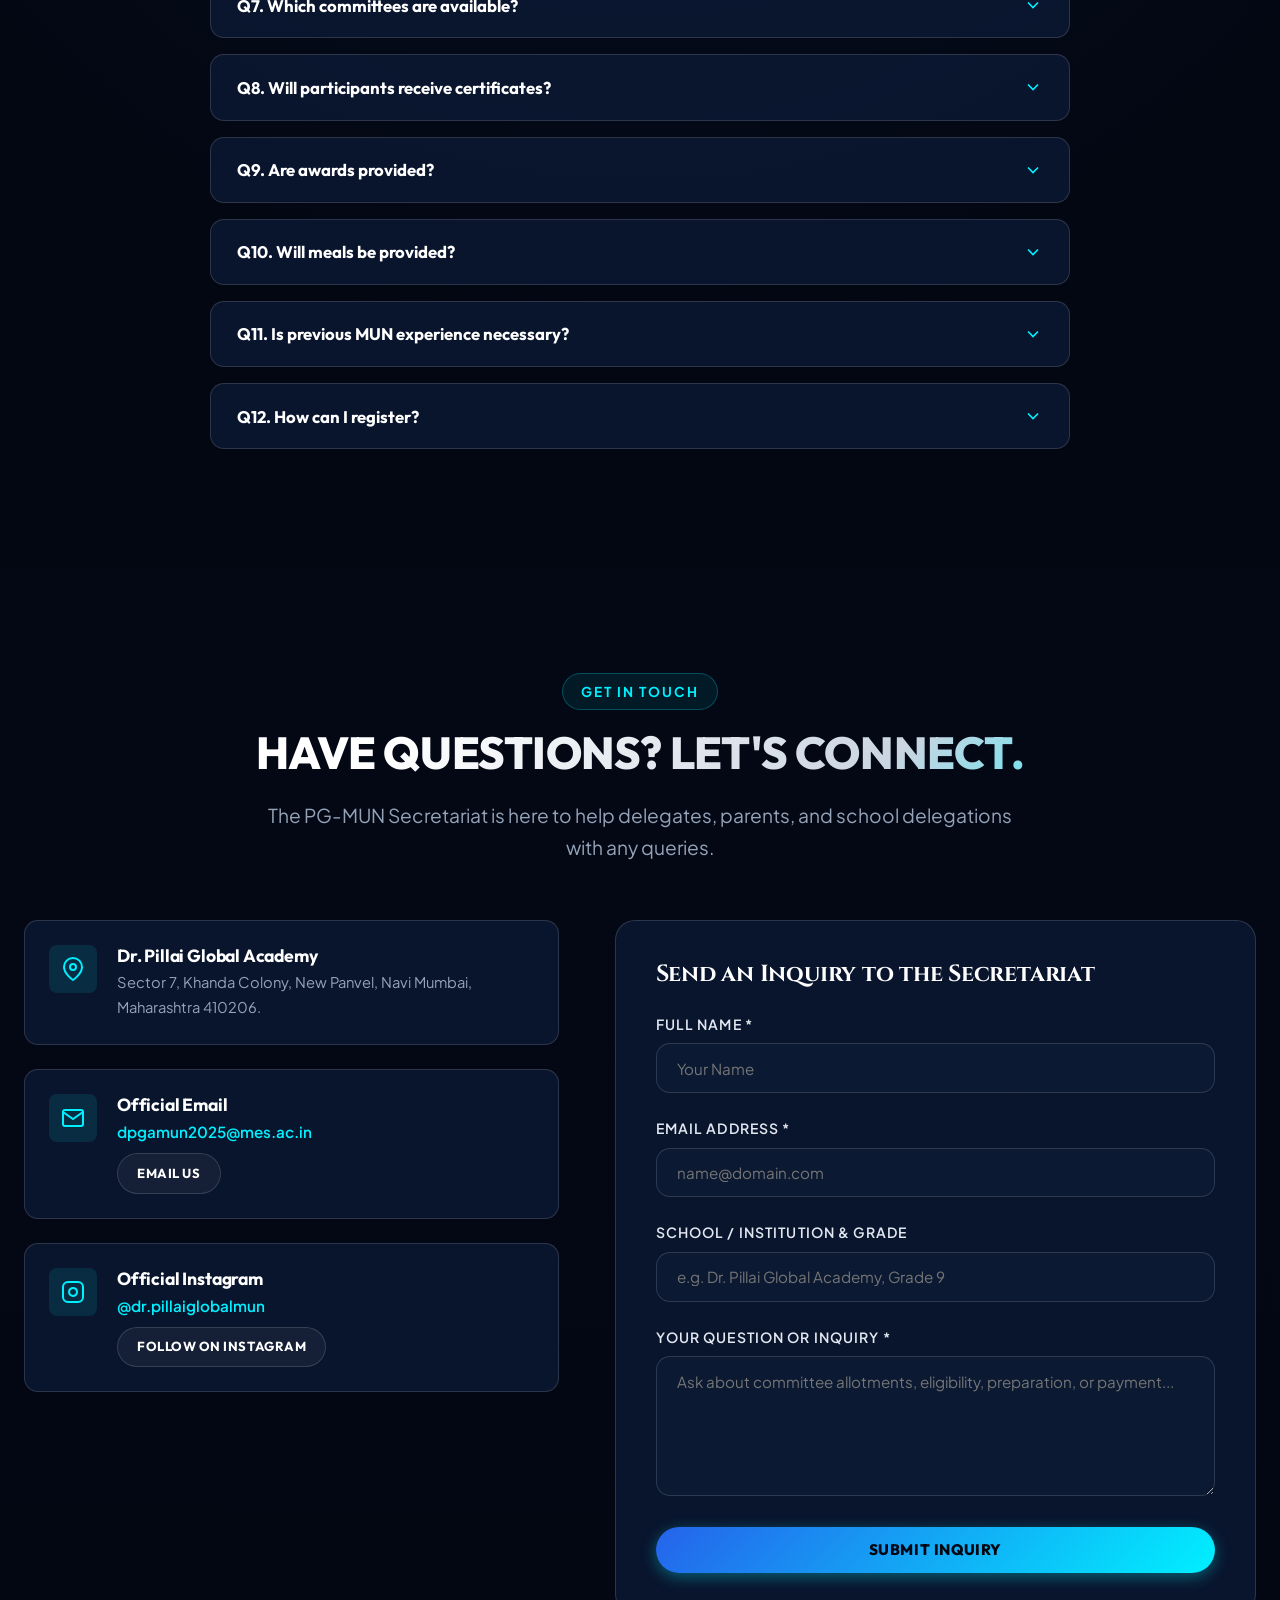
==== commit c402676a: "Add files via upload" ====
--- a/index.html
+++ b/index.html
@@ -1,21 +1,27 @@
 <!DOCTYPE html>
 <html lang="en">
+
 <head>
   <meta charset="UTF-8">
   <meta name="viewport" content="width=device-width, initial-scale=1.0">
   <title>PG-MUN 2026 | Official Model United Nations Conference | Dr. Pillai Global Academy</title>
-  <meta name="description" content="Official website for PG-MUN 2026, organised by Dr. Pillai Global Academy, New Panvel. Join Grades 7-12 delegates on 21-22 November 2026 for an elite diplomatic summit. Where Diplomacy Meets Leadership.">
-  <meta name="keywords" content="PG-MUN, PGMUN 2026, Model United Nations, Dr. Pillai Global Academy, DPGA, New Panvel, Mumbai MUN, Student Diplomacy, UNSC, UNEP, DISEC, FIFA, Indian Mythology">
+  <meta name="description"
+    content="Official website for PG-MUN 2026, organised by Dr. Pillai Global Academy, New Panvel. Join Grades 7-12 delegates on 21-22 November 2026 for an elite diplomatic summit. Where Diplomacy Meets Leadership.">
+  <meta name="keywords"
+    content="PG-MUN, PGMUN 2026, Model United Nations, Dr. Pillai Global Academy, DPGA, New Panvel, Mumbai MUN, Student Diplomacy, UNSC, UNEP, DISEC, FIFA, Indian Mythology">
   <link rel="icon" type="image/png" href="assets/images/pgmun_logo.png">
   <link rel="stylesheet" href="assets/css/style.css">
 </head>
+
 <body>
 
   <!-- Top Announcement Notification Bar -->
   <div class="top-announcement-bar">
     <span class="badge-alert">Important Notice</span>
     <span>REGISTRATIONS CLOSE: <strong>30 OCTOBER 2026</strong> • LIMITED SEATS AVAILABLE ACROSS 5 COMMITTEES</span>
-    <a href="https://docs.google.com/forms/d/e/1FAIpQLSeMNv4Wtp6TJ-hSDyX7u2MZJtW9Ut5UFmDq5buCmw1AXc2uBw/viewform" target="_blank" rel="noopener noreferrer" class="btn btn-sm btn-gold" style="margin-left: 0.5rem; padding: 0.25rem 0.75rem; font-size: 0.75rem;">Apply Now</a>
+    <a href="https://docs.google.com/forms/d/e/1FAIpQLSeMNv4Wtp6TJ-hSDyX7u2MZJtW9Ut5UFmDq5buCmw1AXc2uBw/viewform"
+      target="_blank" rel="noopener noreferrer" class="btn btn-sm btn-gold"
+      style="margin-left: 0.5rem; padding: 0.25rem 0.75rem; font-size: 0.75rem;">Apply Now</a>
   </div>
 
   <!-- Sticky Navigation Bar -->
@@ -45,12 +51,20 @@
       </nav>
 
       <div class="nav-cta">
-        <a href="https://docs.google.com/forms/d/e/1FAIpQLSeMNv4Wtp6TJ-hSDyX7u2MZJtW9Ut5UFmDq5buCmw1AXc2uBw/viewform" target="_blank" rel="noopener noreferrer" class="btn btn-primary btn-sm" id="navRegisterBtn">
+        <a href="https://docs.google.com/forms/d/e/1FAIpQLSeMNv4Wtp6TJ-hSDyX7u2MZJtW9Ut5UFmDq5buCmw1AXc2uBw/viewform"
+          target="_blank" rel="noopener noreferrer" class="btn btn-primary btn-sm" id="navRegisterBtn">
           Register Now
-          <svg width="14" height="14" viewBox="0 0 24 24" fill="none" stroke="currentColor" stroke-width="2.5"><line x1="7" y1="17" x2="17" y2="7"></line><polyline points="7 7 17 7 17 17"></polyline></svg>
+          <svg width="14" height="14" viewBox="0 0 24 24" fill="none" stroke="currentColor" stroke-width="2.5">
+            <line x1="7" y1="17" x2="17" y2="7"></line>
+            <polyline points="7 7 17 7 17 17"></polyline>
+          </svg>
         </a>
         <button class="nav-toggle" id="navToggle" aria-label="Toggle Navigation Menu">
-          <svg width="26" height="26" viewBox="0 0 24 24" fill="none" stroke="currentColor" stroke-width="2"><line x1="3" y1="12" x2="21" y2="12"></line><line x1="3" y1="6" x2="21" y2="6"></line><line x1="3" y1="18" x2="21" y2="18"></line></svg>
+          <svg width="26" height="26" viewBox="0 0 24 24" fill="none" stroke="currentColor" stroke-width="2">
+            <line x1="3" y1="12" x2="21" y2="12"></line>
+            <line x1="3" y1="6" x2="21" y2="6"></line>
+            <line x1="3" y1="18" x2="21" y2="18"></line>
+          </svg>
         </button>
       </div>
     </div>
@@ -70,7 +84,6 @@
       <!-- Host Institution Badge -->
       <div class="hero-institution-badge">
         <img src="assets/images/dpga_logo.png" alt="Dr. Pillai Global Academy Crest">
-        <span>Organised by Dr. Pillai Global Academy</span>
       </div>
 
       <!-- Main Conference Heading -->
@@ -84,32 +97,55 @@
       <!-- Event Information Badges Grid with Icons -->
       <div class="hero-badges-grid">
         <div class="info-pill">
-          <svg viewBox="0 0 24 24" fill="none" stroke="currentColor" stroke-width="2"><rect x="3" y="4" width="18" height="18" rx="2" ry="2"></rect><line x1="16" y1="2" x2="16" y2="6"></line><line x1="8" y1="2" x2="8" y2="6"></line><line x1="3" y1="10" x2="21" y2="10"></line></svg>
+          <svg viewBox="0 0 24 24" fill="none" stroke="currentColor" stroke-width="2">
+            <rect x="3" y="4" width="18" height="18" rx="2" ry="2"></rect>
+            <line x1="16" y1="2" x2="16" y2="6"></line>
+            <line x1="8" y1="2" x2="8" y2="6"></line>
+            <line x1="3" y1="10" x2="21" y2="10"></line>
+          </svg>
           <span>21–22 NOVEMBER 2026</span>
         </div>
         <div class="info-pill">
-          <svg viewBox="0 0 24 24" fill="none" stroke="currentColor" stroke-width="2"><path d="M21 10c0 7-9 13-9 13s-9-6-9-13a9 9 0 0 1 18 0z"></path><circle cx="12" cy="10" r="3"></circle></svg>
+          <svg viewBox="0 0 24 24" fill="none" stroke="currentColor" stroke-width="2">
+            <path d="M21 10c0 7-9 13-9 13s-9-6-9-13a9 9 0 0 1 18 0z"></path>
+            <circle cx="12" cy="10" r="3"></circle>
+          </svg>
           <span>DR. PILLAI GLOBAL ACADEMY, NEW PANVEL</span>
         </div>
         <div class="info-pill">
-          <svg viewBox="0 0 24 24" fill="none" stroke="currentColor" stroke-width="2"><path d="M17 21v-2a4 4 0 0 0-4-4H5a4 4 0 0 0-4 4v2"></path><circle cx="9" cy="7" r="4"></circle><path d="M23 21v-2a4 4 0 0 0-3-3.87"></path><path d="M16 3.13a4 4 0 0 1 0 7.75"></path></svg>
+          <svg viewBox="0 0 24 24" fill="none" stroke="currentColor" stroke-width="2">
+            <path d="M17 21v-2a4 4 0 0 0-4-4H5a4 4 0 0 0-4 4v2"></path>
+            <circle cx="9" cy="7" r="4"></circle>
+            <path d="M23 21v-2a4 4 0 0 0-3-3.87"></path>
+            <path d="M16 3.13a4 4 0 0 1 0 7.75"></path>
+          </svg>
           <span>ELIGIBILITY: GRADES 7–12</span>
         </div>
         <div class="info-pill highlight-pill">
-          <svg viewBox="0 0 24 24" fill="none" stroke="currentColor" stroke-width="2"><circle cx="12" cy="12" r="10"></circle><path d="M16 8h-6a2 2 0 1 0 0 4h4a2 2 0 1 1 0 4H8"></path><line x1="12" y1="18" x2="12" y2="6"></line></svg>
+          <svg viewBox="0 0 24 24" fill="none" stroke="currentColor" stroke-width="2">
+            <circle cx="12" cy="12" r="10"></circle>
+            <path d="M16 8h-6a2 2 0 1 0 0 4h4a2 2 0 1 1 0 4H8"></path>
+            <line x1="12" y1="18" x2="12" y2="6"></line>
+          </svg>
           <span>REGISTRATION FEE: ₹2,500</span>
         </div>
       </div>
 
       <!-- Hero Call-to-Action Buttons -->
       <div class="hero-cta-group">
-        <a href="https://docs.google.com/forms/d/e/1FAIpQLSeMNv4Wtp6TJ-hSDyX7u2MZJtW9Ut5UFmDq5buCmw1AXc2uBw/viewform" target="_blank" rel="noopener noreferrer" class="btn btn-primary btn-lg" id="heroRegisterBtn">
+        <a href="https://docs.google.com/forms/d/e/1FAIpQLSeMNv4Wtp6TJ-hSDyX7u2MZJtW9Ut5UFmDq5buCmw1AXc2uBw/viewform"
+          target="_blank" rel="noopener noreferrer" class="btn btn-primary btn-lg" id="heroRegisterBtn">
           Register Now
-          <svg width="18" height="18" viewBox="0 0 24 24" fill="none" stroke="currentColor" stroke-width="2.5"><line x1="5" y1="12" x2="19" y2="12"></line><polyline points="12 5 19 12 12 19"></polyline></svg>
+          <svg width="18" height="18" viewBox="0 0 24 24" fill="none" stroke="currentColor" stroke-width="2.5">
+            <line x1="5" y1="12" x2="19" y2="12"></line>
+            <polyline points="12 5 19 12 12 19"></polyline>
+          </svg>
         </a>
         <a href="#committees" class="btn btn-outline btn-lg">
           Explore Committees
-          <svg width="18" height="18" viewBox="0 0 24 24" fill="none" stroke="currentColor" stroke-width="2"><polyline points="6 9 12 15 18 9"></polyline></svg>
+          <svg width="18" height="18" viewBox="0 0 24 24" fill="none" stroke="currentColor" stroke-width="2">
+            <polyline points="6 9 12 15 18 9"></polyline>
+          </svg>
         </a>
         <a href="#experience" class="btn btn-outline-gold btn-lg">
           Discover The Experience
@@ -119,7 +155,10 @@
       <!-- Animated Countdown Timer -->
       <div class="countdown-box">
         <div class="countdown-heading">
-          <svg width="16" height="16" viewBox="0 0 24 24" fill="none" stroke="currentColor" stroke-width="2"><circle cx="12" cy="12" r="10"></circle><polyline points="12 6 12 12 16 14"></polyline></svg>
+          <svg width="16" height="16" viewBox="0 0 24 24" fill="none" stroke="currentColor" stroke-width="2">
+            <circle cx="12" cy="12" r="10"></circle>
+            <polyline points="12 6 12 12 16 14"></polyline>
+          </svg>
           <span>Countdown to Diplomatic Assembly • 21 November 2026</span>
         </div>
         <div class="countdown-digits">
@@ -144,7 +183,8 @@
           </div>
         </div>
         <div class="countdown-notice">
-          <span>⚠️ <strong>REGISTRATIONS CLOSE: 30 OCTOBER 2026</strong> • Limited Seats Available – Secure Your Place Today!</span>
+          <span>⚠️ <strong>REGISTRATIONS CLOSE: 30 OCTOBER 2026</strong> • Limited Seats Available – Secure Your Place
+            Today!</span>
         </div>
       </div>
     </div>
@@ -163,7 +203,7 @@
           <span class="stat-label">Diverse Committees</span>
         </div>
         <div class="stat-item">
-          <span class="stat-value">Grades 7–12</span>
+          <span class="stat-value">Gr. 7–12</span>
           <span class="stat-label">Delegate Eligibility</span>
         </div>
         <div class="stat-item">
@@ -186,20 +226,30 @@
           <div class="section-tag">About Conference</div>
           <h2 class="section-title">MORE THAN A CONFERENCE.<br>A PLATFORM FOR CHANGE.</h2>
           <p style="margin-bottom: 1.25rem;">
-            <strong>PG-MUN 2026</strong>, organised by <strong>Dr. Pillai Global Academy</strong>, is a platform that brings together students from Grades 7 to 12 to experience the world of diplomacy, international relations, public speaking, debate and negotiation.
+            <strong>PG-MUN 2026</strong>, organised by <strong>Dr. Pillai Global Academy</strong>, is a platform that
+            brings together students from Grades 7 to 12 to experience the world of diplomacy, international relations,
+            public speaking, debate and negotiation.
           </p>
           <p style="margin-bottom: 1.25rem;">
-            Over two exciting days, delegates will step into the roles of representatives and decision-makers, engage with global and contemporary issues, exchange perspectives, negotiate solutions and develop their leadership abilities.
+            Over two exciting days, delegates will step into the roles of representatives and decision-makers, engage
+            with global and contemporary issues, exchange perspectives, negotiate solutions and develop their leadership
+            abilities.
           </p>
           <p>
-            PG-MUN aims to encourage young minds to think critically, communicate confidently and understand the importance of collaboration in an increasingly interconnected world.
+            PG-MUN aims to encourage young minds to think critically, communicate confidently and understand the
+            importance of collaboration in an increasingly interconnected world.
           </p>
 
           <!-- Four Premium Feature Cards -->
           <div class="about-features-grid">
             <div class="feature-pill-card">
               <div class="feature-pill-icon">
-                <svg width="24" height="24" viewBox="0 0 24 24" fill="none" stroke="currentColor" stroke-width="2"><circle cx="12" cy="12" r="10"></circle><line x1="2" y1="12" x2="22" y2="12"></line><path d="M12 2a15.3 15.3 0 0 1 4 10 15.3 15.3 0 0 1-4 10 15.3 15.3 0 0 1-4-10 15.3 15.3 0 0 1 4-10z"></path></svg>
+                <svg width="24" height="24" viewBox="0 0 24 24" fill="none" stroke="currentColor" stroke-width="2">
+                  <circle cx="12" cy="12" r="10"></circle>
+                  <line x1="2" y1="12" x2="22" y2="12"></line>
+                  <path d="M12 2a15.3 15.3 0 0 1 4 10 15.3 15.3 0 0 1-4 10 15.3 15.3 0 0 1-4-10 15.3 15.3 0 0 1 4-10z">
+                  </path>
+                </svg>
               </div>
               <h4>Diplomacy &amp; International Relations</h4>
               <p>Experience real multilateral dynamics, global treaties, and sovereign policy strategy.</p>
@@ -207,7 +257,12 @@
 
             <div class="feature-pill-card">
               <div class="feature-pill-icon">
-                <svg width="24" height="24" viewBox="0 0 24 24" fill="none" stroke="currentColor" stroke-width="2"><path d="M12 2a3 3 0 0 0-3 3v7a3 3 0 0 0 6 0V5a3 3 0 0 0-3-3z"></path><path d="M19 10v2a7 7 0 0 1-14 0v-2"></path><line x1="12" y1="19" x2="12" y2="23"></line><line x1="8" y1="23" x2="16" y2="23"></line></svg>
+                <svg width="24" height="24" viewBox="0 0 24 24" fill="none" stroke="currentColor" stroke-width="2">
+                  <path d="M12 2a3 3 0 0 0-3 3v7a3 3 0 0 0 6 0V5a3 3 0 0 0-3-3z"></path>
+                  <path d="M19 10v2a7 7 0 0 1-14 0v-2"></path>
+                  <line x1="12" y1="19" x2="12" y2="23"></line>
+                  <line x1="8" y1="23" x2="16" y2="23"></line>
+                </svg>
               </div>
               <h4>Public Speaking &amp; Debate</h4>
               <p>Articulate complex points of view under parliamentary procedure with clarity and poise.</p>
@@ -215,7 +270,12 @@
 
             <div class="feature-pill-card">
               <div class="feature-pill-icon">
-                <svg width="24" height="24" viewBox="0 0 24 24" fill="none" stroke="currentColor" stroke-width="2"><path d="M17 21v-2a4 4 0 0 0-4-4H5a4 4 0 0 0-4 4v2"></path><circle cx="9" cy="7" r="4"></circle><path d="M23 21v-2a4 4 0 0 0-3-3.87"></path><path d="M16 3.13a4 4 0 0 1 0 7.75"></path></svg>
+                <svg width="24" height="24" viewBox="0 0 24 24" fill="none" stroke="currentColor" stroke-width="2">
+                  <path d="M17 21v-2a4 4 0 0 0-4-4H5a4 4 0 0 0-4 4v2"></path>
+                  <circle cx="9" cy="7" r="4"></circle>
+                  <path d="M23 21v-2a4 4 0 0 0-3-3.87"></path>
+                  <path d="M16 3.13a4 4 0 0 1 0 7.75"></path>
+                </svg>
               </div>
               <h4>Leadership &amp; Negotiation</h4>
               <p>Build working coalitions, forge consensus, and co-author groundbreaking draft resolutions.</p>
@@ -223,7 +283,10 @@
 
             <div class="feature-pill-card">
               <div class="feature-pill-icon">
-                <svg width="24" height="24" viewBox="0 0 24 24" fill="none" stroke="currentColor" stroke-width="2"><path d="M2 3h6a4 4 0 0 1 4 4v14a3 3 0 0 0-3-3H2z"></path><path d="M22 3h-6a4 4 0 0 0-4 4v14a3 3 0 0 1 3-3h7z"></path></svg>
+                <svg width="24" height="24" viewBox="0 0 24 24" fill="none" stroke="currentColor" stroke-width="2">
+                  <path d="M2 3h6a4 4 0 0 1 4 4v14a3 3 0 0 0-3-3H2z"></path>
+                  <path d="M22 3h-6a4 4 0 0 0-4 4v14a3 3 0 0 1 3-3h7z"></path>
+                </svg>
               </div>
               <h4>Research &amp; Critical Thinking</h4>
               <p>Analyse deep geopolitical precedents, factual data points, and complex scenarios.</p>
@@ -233,10 +296,15 @@
 
         <!-- Visual Image Showcase with Authentic PG-MUN Photos -->
         <div class="about-visual-stack">
-          <img src="assets/images/conference_chamber.jpg" alt="PG-MUN Committee Chamber in Session" class="about-img-main">
-          <img src="assets/images/delegate_placard_raise.jpg" alt="Delegate Raising Placard at DPGA MUN" class="about-img-overlap">
+          <img src="assets/images/conference_chamber.jpg" alt="PG-MUN Committee Chamber in Session"
+            class="about-img-main">
+          <img src="assets/images/delegate_placard_raise.jpg" alt="Delegate Raising Placard at DPGA MUN"
+            class="about-img-overlap">
           <div class="about-floating-badge">
-            <svg width="28" height="28" viewBox="0 0 24 24" fill="none" stroke="#00f0ff" stroke-width="2"><path d="M12 2l3.09 6.26L22 9.27l-5 4.87 1.18 6.88L12 17.77l-6.18 3.25L7 14.14 2 9.27l6.91-1.01L12 2z"></path></svg>
+            <svg width="28" height="28" viewBox="0 0 24 24" fill="none" stroke="#00f0ff" stroke-width="2">
+              <path d="M12 2l3.09 6.26L22 9.27l-5 4.87 1.18 6.88L12 17.77l-6.18 3.25L7 14.14 2 9.27l6.91-1.01L12 2z">
+              </path>
+            </svg>
             <div>
               <div style="font-weight: 800; font-size: 0.95rem; color: #fff;">Diplomatic Excellence</div>
               <div style="font-size: 0.75rem; color: var(--cyan-bright);">Authentic DPGA MUN Experience</div>
@@ -248,13 +316,15 @@
   </section>
 
   <!-- 6. Committees – The Main Attraction -->
-  <section class="section-padding" id="committees" style="background: radial-gradient(circle at 50% 20%, rgba(10, 24, 54, 0.6) 0%, rgba(3, 7, 18, 0.95) 80%);">
+  <section class="section-padding" id="committees"
+    style="background: radial-gradient(circle at 50% 20%, rgba(10, 24, 54, 0.6) 0%, rgba(3, 7, 18, 0.95) 80%);">
     <div class="container">
       <div class="text-center">
         <div class="section-tag">Committees &amp; Councils</div>
         <h2 class="section-title">CHOOSE YOUR COMMITTEE.<br>FIND YOUR VOICE. SHAPE THE DEBATE.</h2>
         <p class="section-subtitle">
-          Five distinct arenas of debate, from the UN Security Council to legendary Indian ethical dilemmas and global sporting diplomacy.
+          Five distinct arenas of debate, from the UN Security Council to legendary Indian ethical dilemmas and global
+          sporting diplomacy.
         </p>
       </div>
 
@@ -262,14 +332,16 @@
         <!-- Committee 01: UNSC -->
         <div class="committee-card unsc">
           <div class="committee-banner-wrap">
-            <img src="assets/images/banner_unsc.jpg" alt="United Nations Security Council Chamber" class="committee-banner-img">
+            <img src="assets/images/banner_unsc.jpg" alt="United Nations Security Council Chamber"
+              class="committee-banner-img">
             <span class="committee-tag-badge">Committee 01</span>
           </div>
           <div class="committee-body">
             <h3 class="committee-code">UNSC</h3>
             <div class="committee-full-name">United Nations Security Council</div>
             <p class="committee-desc">
-              Step into the centre of international diplomacy and security. Engage with questions of global peace, international conflicts, security challenges and diplomatic decision-making.
+              Step into the centre of international diplomacy and security. Engage with questions of global peace,
+              international conflicts, security challenges and diplomatic decision-making.
             </p>
             <div class="committee-meta-row">
               <span class="agenda-status-pill"><span class="dot"></span> Agenda: Coming Soon</span>
@@ -278,7 +350,8 @@
             <div class="committee-actions">
               <button class="btn btn-outline btn-sm committee-quick-btn" data-committee="unsc">Quick View</button>
               <a href="committee-unsc.html" class="btn btn-outline btn-sm">Full Page</a>
-              <a href="https://docs.google.com/forms/d/e/1FAIpQLSeMNv4Wtp6TJ-hSDyX7u2MZJtW9Ut5UFmDq5buCmw1AXc2uBw/viewform" target="_blank" rel="noopener noreferrer" class="btn btn-primary btn-sm">Register</a>
+              <a href="https://docs.google.com/forms/d/e/1FAIpQLSeMNv4Wtp6TJ-hSDyX7u2MZJtW9Ut5UFmDq5buCmw1AXc2uBw/viewform"
+                target="_blank" rel="noopener noreferrer" class="btn btn-primary btn-sm">Register</a>
             </div>
           </div>
         </div>
@@ -286,14 +359,16 @@
         <!-- Committee 02: UNEP -->
         <div class="committee-card unep">
           <div class="committee-banner-wrap">
-            <img src="assets/images/banner_unep.jpg" alt="United Nations Environment Programme" class="committee-banner-img">
+            <img src="assets/images/banner_unep.jpg" alt="United Nations Environment Programme"
+              class="committee-banner-img">
             <span class="committee-tag-badge">Committee 02</span>
           </div>
           <div class="committee-body">
             <h3 class="committee-code">UNEP</h3>
             <div class="committee-full-name">United Nations Environment Programme</div>
             <p class="committee-desc">
-              Explore the environmental challenges shaping our planet. Debate sustainability, climate change, environmental protection and the future of international environmental cooperation.
+              Explore the environmental challenges shaping our planet. Debate sustainability, climate change,
+              environmental protection and the future of international environmental cooperation.
             </p>
             <div class="committee-meta-row">
               <span class="agenda-status-pill"><span class="dot"></span> Agenda: Coming Soon</span>
@@ -302,7 +377,8 @@
             <div class="committee-actions">
               <button class="btn btn-outline btn-sm committee-quick-btn" data-committee="unep">Quick View</button>
               <a href="committee-unep.html" class="btn btn-outline btn-sm">Full Page</a>
-              <a href="https://docs.google.com/forms/d/e/1FAIpQLSeMNv4Wtp6TJ-hSDyX7u2MZJtW9Ut5UFmDq5buCmw1AXc2uBw/viewform" target="_blank" rel="noopener noreferrer" class="btn btn-primary btn-sm">Register</a>
+              <a href="https://docs.google.com/forms/d/e/1FAIpQLSeMNv4Wtp6TJ-hSDyX7u2MZJtW9Ut5UFmDq5buCmw1AXc2uBw/viewform"
+                target="_blank" rel="noopener noreferrer" class="btn btn-primary btn-sm">Register</a>
             </div>
           </div>
         </div>
@@ -310,14 +386,16 @@
         <!-- Committee 03: DISEC -->
         <div class="committee-card disec">
           <div class="committee-banner-wrap">
-            <img src="assets/images/banner_disec.jpg" alt="Disarmament and International Security Committee" class="committee-banner-img">
+            <img src="assets/images/banner_disec.jpg" alt="Disarmament and International Security Committee"
+              class="committee-banner-img">
             <span class="committee-tag-badge">Committee 03</span>
           </div>
           <div class="committee-body">
             <h3 class="committee-code">DISEC</h3>
             <div class="committee-full-name">Disarmament &amp; International Security Committee</div>
             <p class="committee-desc">
-              Engage with critical questions surrounding international security, disarmament, arms control and global peace. Explore the role of diplomacy in addressing international security challenges.
+              Engage with critical questions surrounding international security, disarmament, arms control and global
+              peace. Explore the role of diplomacy in addressing international security challenges.
             </p>
             <div class="committee-meta-row">
               <span class="agenda-status-pill"><span class="dot"></span> Agenda: Coming Soon</span>
@@ -326,7 +404,8 @@
             <div class="committee-actions">
               <button class="btn btn-outline btn-sm committee-quick-btn" data-committee="disec">Quick View</button>
               <a href="committee-disec.html" class="btn btn-outline btn-sm">Full Page</a>
-              <a href="https://docs.google.com/forms/d/e/1FAIpQLSeMNv4Wtp6TJ-hSDyX7u2MZJtW9Ut5UFmDq5buCmw1AXc2uBw/viewform" target="_blank" rel="noopener noreferrer" class="btn btn-primary btn-sm">Register</a>
+              <a href="https://docs.google.com/forms/d/e/1FAIpQLSeMNv4Wtp6TJ-hSDyX7u2MZJtW9Ut5UFmDq5buCmw1AXc2uBw/viewform"
+                target="_blank" rel="noopener noreferrer" class="btn btn-primary btn-sm">Register</a>
             </div>
           </div>
         </div>
@@ -334,14 +413,16 @@
         <!-- Committee 04: Indian Mythology -->
         <div class="committee-card mythology">
           <div class="committee-banner-wrap">
-            <img src="assets/images/banner_mythology.jpg" alt="Indian Mythology Kurukshetra Committee" class="committee-banner-img">
+            <img src="assets/images/banner_mythology.jpg" alt="Indian Mythology Kurukshetra Committee"
+              class="committee-banner-img">
             <span class="committee-tag-badge">Committee 04</span>
           </div>
           <div class="committee-body">
             <h3 class="committee-code">INDIAN MYTHOLOGY</h3>
             <div class="committee-full-name">Kurukshetra • Rules of War • Dharma</div>
             <p class="committee-desc">
-              Enter a world of legendary narratives, powerful characters and complex moral dilemmas. Explore iconic stories, perspectives, conflicts and decisions through an immersive committee experience.
+              Enter a world of legendary narratives, powerful characters and complex moral dilemmas. Explore iconic
+              stories, perspectives, conflicts and decisions through an immersive committee experience.
             </p>
             <div class="committee-meta-row">
               <span class="agenda-status-pill"><span class="dot"></span> Agenda: Coming Soon</span>
@@ -350,7 +431,8 @@
             <div class="committee-actions">
               <button class="btn btn-outline btn-sm committee-quick-btn" data-committee="mythology">Quick View</button>
               <a href="committee-mythology.html" class="btn btn-outline btn-sm">Full Page</a>
-              <a href="https://docs.google.com/forms/d/e/1FAIpQLSeMNv4Wtp6TJ-hSDyX7u2MZJtW9Ut5UFmDq5buCmw1AXc2uBw/viewform" target="_blank" rel="noopener noreferrer" class="btn btn-primary btn-sm">Register</a>
+              <a href="https://docs.google.com/forms/d/e/1FAIpQLSeMNv4Wtp6TJ-hSDyX7u2MZJtW9Ut5UFmDq5buCmw1AXc2uBw/viewform"
+                target="_blank" rel="noopener noreferrer" class="btn btn-primary btn-sm">Register</a>
             </div>
           </div>
         </div>
@@ -358,14 +440,16 @@
         <!-- Committee 05: FIFA -->
         <div class="committee-card fifa">
           <div class="committee-banner-wrap">
-            <img src="assets/images/fifa_poster.jpg" alt="FIFA Sporting Diplomacy Committee" class="committee-banner-img" style="object-position: top center;">
+            <img src="assets/images/fifa_poster.jpg" alt="FIFA Sporting Diplomacy Committee"
+              class="committee-banner-img" style="object-position: top center;">
             <span class="committee-tag-badge">Committee 05</span>
           </div>
           <div class="committee-body">
             <h3 class="committee-code">FIFA</h3>
             <div class="committee-full-name">Fédération Internationale de Football Association</div>
             <p class="committee-desc">
-              Step into the world of international football governance, sporting diplomacy and decision-making. Explore the challenges and global influence of the beautiful game.
+              Step into the world of international football governance, sporting diplomacy and decision-making. Explore
+              the challenges and global influence of the beautiful game.
             </p>
             <div class="committee-meta-row">
               <span class="agenda-status-pill"><span class="dot"></span> Agenda: Coming Soon</span>
@@ -374,7 +458,8 @@
             <div class="committee-actions">
               <button class="btn btn-outline btn-sm committee-quick-btn" data-committee="fifa">Quick View</button>
               <a href="committee-fifa.html" class="btn btn-outline btn-sm">Full Page</a>
-              <a href="https://docs.google.com/forms/d/e/1FAIpQLSeMNv4Wtp6TJ-hSDyX7u2MZJtW9Ut5UFmDq5buCmw1AXc2uBw/viewform" target="_blank" rel="noopener noreferrer" class="btn btn-primary btn-sm">Register</a>
+              <a href="https://docs.google.com/forms/d/e/1FAIpQLSeMNv4Wtp6TJ-hSDyX7u2MZJtW9Ut5UFmDq5buCmw1AXc2uBw/viewform"
+                target="_blank" rel="noopener noreferrer" class="btn btn-primary btn-sm">Register</a>
             </div>
           </div>
         </div>
@@ -382,53 +467,15 @@
     </div>
   </section>
 
-  <!-- 11. Special Guest / Influencer Announcement (VIP Spotlight Section) -->
-  <section class="guest-announcement-section" id="special-guest">
-    <div class="spotlight-beam"></div>
-    <div class="container">
-      <div class="text-center">
-        <div class="section-tag gold">VIP Announcement</div>
-        <h2 class="section-title gold-title">A SPECIAL GUEST IS COMING TO PG-MUN 2026.</h2>
-        <p class="section-subtitle">
-          An extraordinary experience deserves an extraordinary guest. Get ready for a special appearance at PG-MUN 2026.
-        </p>
-      </div>
-
-      <div class="guest-card-container">
-        <div class="guest-vip-badge">
-          <svg width="18" height="18" viewBox="0 0 24 24" fill="none" stroke="currentColor" stroke-width="2"><polygon points="12 2 15.09 8.26 22 9.27 17 14.14 18.18 21.02 12 17.77 5.82 21.02 7 14.14 2 9.27 8.91 8.26 12 2"></polygon></svg>
-          Special Guest Announcement
-        </div>
-
-        <!-- Silhouette VIP Avatar -->
-        <div class="guest-avatar-silhouette">
-          <svg width="84" height="84" viewBox="0 0 24 24" fill="none" stroke="currentColor" stroke-width="1.2">
-            <path d="M20 21v-2a4 4 0 0 0-4-4H8a4 4 0 0 0-4 4v2"></path>
-            <circle cx="12" cy="7" r="4"></circle>
-          </svg>
-        </div>
-
-        <div class="guest-announcement-status">COMING SOON</div>
-        <p style="max-width: 620px; margin: 0 auto 2rem; color: var(--silver-primary); font-size: 1.05rem;">
-          Our guest and influencer roster will be unveiled in the official PG-MUN conference reveal. Be the first to know the moment the announcement goes live.
-        </p>
-
-        <button class="btn btn-gold btn-lg" id="stayTunedBtn">
-          <svg width="18" height="18" viewBox="0 0 24 24" fill="none" stroke="currentColor" stroke-width="2"><path d="M18 8A6 6 0 0 0 6 8c0 7-3 9-3 9h18s-3-2-3-9"></path><path d="M13.73 21a2 2 0 0 1-3.46 0"></path></svg>
-          Stay Tuned &amp; Get Notified
-        </button>
-      </div>
-    </div>
-  </section>
-
-  <!-- 7. Why Participate in PG-MUN? -->
+  <!-- Why Participate in PG-MUN? -->
   <section class="section-padding" id="why-pgmun">
     <div class="container">
       <div class="text-center">
         <div class="section-tag">Delegate Benefits</div>
         <h2 class="section-title">WHY SHOULD YOU BE A PART OF PG-MUN 2026?</h2>
         <p class="section-subtitle">
-          Master life-defining diplomacy, analytical rigor, and global perspectives that elevate your academic and leadership journey.
+          Master life-defining diplomacy, analytical rigor, and global perspectives that elevate your academic and
+          leadership journey.
         </p>
       </div>
 
@@ -436,55 +483,86 @@
         <!-- 01 Public Speaking -->
         <div class="why-card">
           <div class="why-icon-box">
-            <svg width="28" height="28" viewBox="0 0 24 24" fill="none" stroke="currentColor" stroke-width="2"><path d="M12 1a3 3 0 0 0-3 3v8a3 3 0 0 0 6 0V4a3 3 0 0 0-3-3z"></path><path d="M19 10v2a7 7 0 0 1-14 0v-2"></path><line x1="12" y1="19" x2="12" y2="23"></line><line x1="8" y1="23" x2="16" y2="23"></line></svg>
+            <svg width="28" height="28" viewBox="0 0 24 24" fill="none" stroke="currentColor" stroke-width="2">
+              <path d="M12 1a3 3 0 0 0-3 3v8a3 3 0 0 0 6 0V4a3 3 0 0 0-3-3z"></path>
+              <path d="M19 10v2a7 7 0 0 1-14 0v-2"></path>
+              <line x1="12" y1="19" x2="12" y2="23"></line>
+              <line x1="8" y1="23" x2="16" y2="23"></line>
+            </svg>
           </div>
           <h3>Public Speaking</h3>
-          <p>Develop confidence, articulate your ideas, and communicate effectively before an audience of intellectual peers and esteemed moderators.</p>
+          <p>Develop confidence, articulate your ideas, and communicate effectively before an audience of intellectual
+            peers and esteemed moderators.</p>
         </div>
 
         <!-- 02 Leadership -->
         <div class="why-card">
           <div class="why-icon-box">
-            <svg width="28" height="28" viewBox="0 0 24 24" fill="none" stroke="currentColor" stroke-width="2"><path d="M16 21v-2a4 4 0 0 0-4-4H5a4 4 0 0 0-4 4v2"></path><circle cx="8.5" cy="7" r="4"></circle><line x1="20" y1="8" x2="20" y2="14"></line><line x1="23" y1="11" x2="17" y2="11"></line></svg>
+            <svg width="28" height="28" viewBox="0 0 24 24" fill="none" stroke="currentColor" stroke-width="2">
+              <path d="M16 21v-2a4 4 0 0 0-4-4H5a4 4 0 0 0-4 4v2"></path>
+              <circle cx="8.5" cy="7" r="4"></circle>
+              <line x1="20" y1="8" x2="20" y2="14"></line>
+              <line x1="23" y1="11" x2="17" y2="11"></line>
+            </svg>
           </div>
           <h3>Leadership</h3>
-          <p>Build real-time decision-making, negotiation, crisis management, and diplomatic leadership skills that shape future governance.</p>
+          <p>Build real-time decision-making, negotiation, crisis management, and diplomatic leadership skills that
+            shape future governance.</p>
         </div>
 
         <!-- 03 Critical Thinking -->
         <div class="why-card">
           <div class="why-icon-box">
-            <svg width="28" height="28" viewBox="0 0 24 24" fill="none" stroke="currentColor" stroke-width="2"><circle cx="12" cy="12" r="10"></circle><path d="M9.09 9a3 3 0 0 1 5.83 1c0 2-3 3-3 3"></path><line x1="12" y1="17" x2="12.01" y2="17"></line></svg>
+            <svg width="28" height="28" viewBox="0 0 24 24" fill="none" stroke="currentColor" stroke-width="2">
+              <circle cx="12" cy="12" r="10"></circle>
+              <path d="M9.09 9a3 3 0 0 1 5.83 1c0 2-3 3-3 3"></path>
+              <line x1="12" y1="17" x2="12.01" y2="17"></line>
+            </svg>
           </div>
           <h3>Critical Thinking</h3>
-          <p>Learn to analyse complex global issues, research contrasting national perspectives, and formulate actionable, evidence-based solutions.</p>
+          <p>Learn to analyse complex global issues, research contrasting national perspectives, and formulate
+            actionable, evidence-based solutions.</p>
         </div>
 
         <!-- 04 Academic Profile -->
         <div class="why-card">
           <div class="why-icon-box">
-            <svg width="28" height="28" viewBox="0 0 24 24" fill="none" stroke="currentColor" stroke-width="2"><path d="M22 10v6M2 10l10-5 10 5-10 5z"></path><path d="M6 12v5c3 3 9 3 12 0v-5"></path></svg>
+            <svg width="28" height="28" viewBox="0 0 24 24" fill="none" stroke="currentColor" stroke-width="2">
+              <path d="M22 10v6M2 10l10-5 10 5-10 5z"></path>
+              <path d="M6 12v5c3 3 9 3 12 0v-5"></path>
+            </svg>
           </div>
           <h3>Academic Profile</h3>
-          <p>Participate in an extracurricular experience that complements your academic portfolio, demonstrating exceptional initiative and global awareness.</p>
+          <p>Participate in an extracurricular experience that complements your academic portfolio, demonstrating
+            exceptional initiative and global awareness.</p>
         </div>
 
         <!-- 05 Recognition -->
         <div class="why-card">
           <div class="why-icon-box">
-            <svg width="28" height="28" viewBox="0 0 24 24" fill="none" stroke="currentColor" stroke-width="2"><circle cx="12" cy="8" r="7"></circle><polyline points="8.21 13.89 7 23 12 20 17 23 15.79 13.88"></polyline></svg>
+            <svg width="28" height="28" viewBox="0 0 24 24" fill="none" stroke="currentColor" stroke-width="2">
+              <circle cx="12" cy="8" r="7"></circle>
+              <polyline points="8.21 13.89 7 23 12 20 17 23 15.79 13.88"></polyline>
+            </svg>
           </div>
           <h3>Recognition</h3>
-          <p>Receive certificates and compete for prestigious awards and trophies recognising outstanding preparation, diplomacy, and debate.</p>
+          <p>Receive certificates and compete for prestigious awards and trophies recognising outstanding preparation,
+            diplomacy, and debate.</p>
         </div>
 
         <!-- 06 Networking -->
         <div class="why-card">
           <div class="why-icon-box">
-            <svg width="28" height="28" viewBox="0 0 24 24" fill="none" stroke="currentColor" stroke-width="2"><path d="M17 21v-2a4 4 0 0 0-4-4H5a4 4 0 0 0-4 4v2"></path><circle cx="9" cy="7" r="4"></circle><path d="M23 21v-2a4 4 0 0 0-3-3.87"></path><path d="M16 3.13a4 4 0 0 1 0 7.75"></path></svg>
+            <svg width="28" height="28" viewBox="0 0 24 24" fill="none" stroke="currentColor" stroke-width="2">
+              <path d="M17 21v-2a4 4 0 0 0-4-4H5a4 4 0 0 0-4 4v2"></path>
+              <circle cx="9" cy="7" r="4"></circle>
+              <path d="M23 21v-2a4 4 0 0 0-3-3.87"></path>
+              <path d="M16 3.13a4 4 0 0 1 0 7.75"></path>
+            </svg>
           </div>
           <h3>Networking</h3>
-          <p>Meet ambitious students from across prestigious schools, exchange unique worldviews, and create meaningful, lifelong friendships.</p>
+          <p>Meet ambitious students from across prestigious schools, exchange unique worldviews, and create meaningful,
+            lifelong friendships.</p>
         </div>
       </div>
     </div>
@@ -505,28 +583,50 @@
         <!-- Award 01: Best Delegate (Prominent) -->
         <div class="award-card prominent">
           <span class="award-badge-top gold">
-            <svg width="14" height="14" viewBox="0 0 24 24" fill="none" stroke="currentColor" stroke-width="2"><polygon points="12 2 15.09 8.26 22 9.27 17 14.14 18.18 21.02 12 17.77 5.82 21.02 7 14.14 2 9.27 8.91 8.26 12 2"></polygon></svg>
+            <svg width="14" height="14" viewBox="0 0 24 24" fill="none" stroke="currentColor" stroke-width="2">
+              <polygon
+                points="12 2 15.09 8.26 22 9.27 17 14.14 18.18 21.02 12 17.77 5.82 21.02 7 14.14 2 9.27 8.91 8.26 12 2">
+              </polygon>
+            </svg>
             Premier Committee Honour
           </span>
-          <svg class="award-trophy-icon" viewBox="0 0 24 24" fill="none" stroke="currentColor" stroke-width="1.8"><path d="M6 9H4a2 2 0 0 1-2-2V5a2 2 0 0 1 2-2h2"></path><path d="M18 9h2a2 2 0 0 0 2-2V5a2 2 0 0 0-2-2h-2"></path><path d="M4 22h16"></path><path d="M10 14.66V17c0 .55-.45 1-1 1H7v4h10v-4h-2c-.55 0-1-.45-1-1v-2.34"></path><path d="M18 2H6v7a6 6 0 0 0 12 0V2z"></path></svg>
+          <svg class="award-trophy-icon" viewBox="0 0 24 24" fill="none" stroke="currentColor" stroke-width="1.8">
+            <path d="M6 9H4a2 2 0 0 1-2-2V5a2 2 0 0 1 2-2h2"></path>
+            <path d="M18 9h2a2 2 0 0 0 2-2V5a2 2 0 0 0-2-2h-2"></path>
+            <path d="M4 22h16"></path>
+            <path d="M10 14.66V17c0 .55-.45 1-1 1H7v4h10v-4h-2c-.55 0-1-.45-1-1v-2.34"></path>
+            <path d="M18 2H6v7a6 6 0 0 0 12 0V2z"></path>
+          </svg>
           <h3 class="award-title">Best Delegate</h3>
           <div class="award-recognition">Recognition: Trophy + Certificate of Excellence</div>
           <p class="award-desc">
-            Presented to the delegate demonstrating outstanding performance, diplomacy, preparation and committee participation throughout the two conference days.
+            Presented to the delegate demonstrating outstanding performance, diplomacy, preparation and committee
+            participation throughout the two conference days.
           </p>
         </div>
 
         <!-- Award 02: High Commendation (Prominent) -->
         <div class="award-card prominent">
           <span class="award-badge-top gold">
-            <svg width="14" height="14" viewBox="0 0 24 24" fill="none" stroke="currentColor" stroke-width="2"><polygon points="12 2 15.09 8.26 22 9.27 17 14.14 18.18 21.02 12 17.77 5.82 21.02 7 14.14 2 9.27 8.91 8.26 12 2"></polygon></svg>
+            <svg width="14" height="14" viewBox="0 0 24 24" fill="none" stroke="currentColor" stroke-width="2">
+              <polygon
+                points="12 2 15.09 8.26 22 9.27 17 14.14 18.18 21.02 12 17.77 5.82 21.02 7 14.14 2 9.27 8.91 8.26 12 2">
+              </polygon>
+            </svg>
             Distinguished Diplomacy
           </span>
-          <svg class="award-trophy-icon" viewBox="0 0 24 24" fill="none" stroke="currentColor" stroke-width="1.8"><path d="M6 9H4a2 2 0 0 1-2-2V5a2 2 0 0 1 2-2h2"></path><path d="M18 9h2a2 2 0 0 0 2-2V5a2 2 0 0 0-2-2h-2"></path><path d="M4 22h16"></path><path d="M10 14.66V17c0 .55-.45 1-1 1H7v4h10v-4h-2c-.55 0-1-.45-1-1v-2.34"></path><path d="M18 2H6v7a6 6 0 0 0 12 0V2z"></path></svg>
+          <svg class="award-trophy-icon" viewBox="0 0 24 24" fill="none" stroke="currentColor" stroke-width="1.8">
+            <path d="M6 9H4a2 2 0 0 1-2-2V5a2 2 0 0 1 2-2h2"></path>
+            <path d="M18 9h2a2 2 0 0 0 2-2V5a2 2 0 0 0-2-2h-2"></path>
+            <path d="M4 22h16"></path>
+            <path d="M10 14.66V17c0 .55-.45 1-1 1H7v4h10v-4h-2c-.55 0-1-.45-1-1v-2.34"></path>
+            <path d="M18 2H6v7a6 6 0 0 0 12 0V2z"></path>
+          </svg>
           <h3 class="award-title">High Commendation</h3>
           <div class="award-recognition">Recognition: Trophy + Certificate of Excellence</div>
           <p class="award-desc">
-            Recognising an exceptional delegate who demonstrates strong research, negotiation and diplomatic skills during critical committee caucuses.
+            Recognising an exceptional delegate who demonstrates strong research, negotiation and diplomatic skills
+            during critical committee caucuses.
           </p>
         </div>
 
@@ -536,7 +636,8 @@
           <h3 class="award-title">Honourable Mention</h3>
           <div class="award-recognition">Recognition: Certificate of Merit</div>
           <p class="award-desc">
-            Recognising commendable performance, incisive questioning, and meaningful contributions to committee proceedings and draft resolutions.
+            Recognising commendable performance, incisive questioning, and meaningful contributions to committee
+            proceedings and draft resolutions.
           </p>
         </div>
 
@@ -546,7 +647,8 @@
           <h3 class="award-title">Participation Certificate</h3>
           <div class="award-recognition">Recognition: Certificate for ALL Participants</div>
           <p class="award-desc">
-            Every single participant receives an official accredited certificate recognising their active delegation, preparation, and participation in PG-MUN 2026.
+            Every single participant receives an official accredited certificate recognising their active delegation,
+            preparation, and participation in PG-MUN 2026.
           </p>
         </div>
       </div>
@@ -554,25 +656,37 @@
       <!-- Real DPGA Trophy and Certificate Showcase Box -->
       <div class="awards-showcase-box">
         <div>
-          <img src="assets/images/awards_trophy_cert.jpg" alt="Official Dr. Pillai Global Academy Trophy & Certificate of Excellence" class="awards-showcase-img">
+          <img src="assets/images/awards_trophy_cert.jpg"
+            alt="Official Dr. Pillai Global Academy Trophy & Certificate of Excellence" class="awards-showcase-img">
         </div>
         <div>
           <div class="section-tag gold">Authentic Accolades</div>
-          <h3 style="font-family: var(--font-display); font-size: 1.85rem; margin-bottom: 1rem; color: #fff;">Pillai Global Academy's Standard of Excellence</h3>
+          <h3 style="font-family: var(--font-display); font-size: 1.85rem; margin-bottom: 1rem; color: #fff;">Pillai
+            Global Academy's Standard of Excellence</h3>
           <p style="margin-bottom: 1.25rem;">
-            Trophies and certificates at PG-MUN are certified by the Mahatma Education Society's Dr. Pillai Global Academy. Our awards serve as tangible proof of parliamentary skill, rhetoric, and leadership.
+            Trophies and certificates at PG-MUN are certified by the Mahatma Education Society's Dr. Pillai Global
+            Academy. Our awards serve as tangible proof of parliamentary skill, rhetoric, and leadership.
           </p>
           <ul style="list-style: none; display: flex; flex-direction: column; gap: 0.75rem; margin-bottom: 1.75rem;">
-            <li style="display: flex; align-items: center; gap: 0.6rem; color: var(--silver-primary); font-size: 0.95rem;">
-              <svg width="18" height="18" viewBox="0 0 24 24" fill="none" stroke="#f59e0b" stroke-width="2"><polyline points="20 6 9 17 4 12"></polyline></svg>
+            <li
+              style="display: flex; align-items: center; gap: 0.6rem; color: var(--silver-primary); font-size: 0.95rem;">
+              <svg width="18" height="18" viewBox="0 0 24 24" fill="none" stroke="#f59e0b" stroke-width="2">
+                <polyline points="20 6 9 17 4 12"></polyline>
+              </svg>
               <span>Custom-crafted gilded trophies for Best Delegate &amp; High Commendation</span>
             </li>
-            <li style="display: flex; align-items: center; gap: 0.6rem; color: var(--silver-primary); font-size: 0.95rem;">
-              <svg width="18" height="18" viewBox="0 0 24 24" fill="none" stroke="#f59e0b" stroke-width="2"><polyline points="20 6 9 17 4 12"></polyline></svg>
+            <li
+              style="display: flex; align-items: center; gap: 0.6rem; color: var(--silver-primary); font-size: 0.95rem;">
+              <svg width="18" height="18" viewBox="0 0 24 24" fill="none" stroke="#f59e0b" stroke-width="2">
+                <polyline points="20 6 9 17 4 12"></polyline>
+              </svg>
               <span>Official signed Certificates of Excellence and Participation</span>
             </li>
-            <li style="display: flex; align-items: center; gap: 0.6rem; color: var(--silver-primary); font-size: 0.95rem;">
-              <svg width="18" height="18" viewBox="0 0 24 24" fill="none" stroke="#f59e0b" stroke-width="2"><polyline points="20 6 9 17 4 12"></polyline></svg>
+            <li
+              style="display: flex; align-items: center; gap: 0.6rem; color: var(--silver-primary); font-size: 0.95rem;">
+              <svg width="18" height="18" viewBox="0 0 24 24" fill="none" stroke="#f59e0b" stroke-width="2">
+                <polyline points="20 6 9 17 4 12"></polyline>
+              </svg>
               <span>Substantial addition to high school academic and college application portfolios</span>
             </li>
           </ul>
@@ -589,7 +703,8 @@
         <div class="section-tag">Delegate Immersion</div>
         <h2 class="section-title">TWO DAYS. ONE UNFORGETTABLE EXPERIENCE.</h2>
         <p class="section-subtitle">
-          Everything you need for an immersive, world-class conference experience is taken care of from the moment you step into DPGA.
+          Everything you need for an immersive, world-class conference experience is taken care of from the moment you
+          step into DPGA.
         </p>
       </div>
 
@@ -597,7 +712,11 @@
       <div class="experience-grid">
         <div class="exp-item-card">
           <div class="exp-icon">
-            <svg width="22" height="22" viewBox="0 0 24 24" fill="none" stroke="currentColor" stroke-width="2"><rect x="3" y="3" width="18" height="18" rx="2" ry="2"></rect><line x1="3" y1="9" x2="21" y2="9"></line><line x1="9" y1="21" x2="9" y2="9"></line></svg>
+            <svg width="22" height="22" viewBox="0 0 24 24" fill="none" stroke="currentColor" stroke-width="2">
+              <rect x="3" y="3" width="18" height="18" rx="2" ry="2"></rect>
+              <line x1="3" y1="9" x2="21" y2="9"></line>
+              <line x1="9" y1="21" x2="9" y2="9"></line>
+            </svg>
           </div>
           <h4>Two Days of MUN Proceedings</h4>
           <p>Substantive committee sessions spanning formal debate, unmoderated caucuses, and resolution drafting.</p>
@@ -605,7 +724,10 @@
 
         <div class="exp-item-card">
           <div class="exp-icon">
-            <svg width="22" height="22" viewBox="0 0 24 24" fill="none" stroke="currentColor" stroke-width="2"><path d="M4 19.5A2.5 2.5 0 0 1 6.5 17H20"></path><path d="M6.5 2H20v20H6.5A2.5 2.5 0 0 1 4 19.5v-15A2.5 2.5 0 0 1 6.5 2z"></path></svg>
+            <svg width="22" height="22" viewBox="0 0 24 24" fill="none" stroke="currentColor" stroke-width="2">
+              <path d="M4 19.5A2.5 2.5 0 0 1 6.5 17H20"></path>
+              <path d="M6.5 2H20v20H6.5A2.5 2.5 0 0 1 4 19.5v-15A2.5 2.5 0 0 1 6.5 2z"></path>
+            </svg>
           </div>
           <h4>Committee Study Guides</h4>
           <p>Exhaustive dossiers prepared by the Executive Board to fast-track your policy research.</p>
@@ -613,7 +735,10 @@
 
         <div class="exp-item-card">
           <div class="exp-icon">
-            <svg width="22" height="22" viewBox="0 0 24 24" fill="none" stroke="currentColor" stroke-width="2"><path d="M20 21v-2a4 4 0 0 0-4-4H8a4 4 0 0 0-4 4v2"></path><circle cx="12" cy="7" r="4"></circle></svg>
+            <svg width="22" height="22" viewBox="0 0 24 24" fill="none" stroke="currentColor" stroke-width="2">
+              <path d="M20 21v-2a4 4 0 0 0-4-4H8a4 4 0 0 0-4 4v2"></path>
+              <circle cx="12" cy="7" r="4"></circle>
+            </svg>
           </div>
           <h4>Experienced Committee Chairs</h4>
           <p>Veteran MUN leaders and adjudicators dedicated to fair moderation and constructive delegate mentorship.</p>
@@ -621,7 +746,10 @@
 
         <div class="exp-item-card">
           <div class="exp-icon">
-            <svg width="22" height="22" viewBox="0 0 24 24" fill="none" stroke="currentColor" stroke-width="2"><rect x="2" y="7" width="20" height="14" rx="2" ry="2"></rect><path d="M16 21V5a2 2 0 0 0-2-2h-4a2 2 0 0 0-2 2v16"></path></svg>
+            <svg width="22" height="22" viewBox="0 0 24 24" fill="none" stroke="currentColor" stroke-width="2">
+              <rect x="2" y="7" width="20" height="14" rx="2" ry="2"></rect>
+              <path d="M16 21V5a2 2 0 0 0-2-2h-4a2 2 0 0 0-2 2v16"></path>
+            </svg>
           </div>
           <h4>Delegate Placards</h4>
           <p>Custom printed high-grade delegate placards featuring your country delegation and committee seal.</p>
@@ -629,7 +757,10 @@
 
         <div class="exp-item-card">
           <div class="exp-icon">
-            <svg width="22" height="22" viewBox="0 0 24 24" fill="none" stroke="currentColor" stroke-width="2"><path d="M12 20h9"></path><path d="M16.5 3.5a2.121 2.121 0 0 1 3 3L7 19l-4 1 1-4L16.5 3.5z"></path></svg>
+            <svg width="22" height="22" viewBox="0 0 24 24" fill="none" stroke="currentColor" stroke-width="2">
+              <path d="M12 20h9"></path>
+              <path d="M16.5 3.5a2.121 2.121 0 0 1 3 3L7 19l-4 1 1-4L16.5 3.5z"></path>
+            </svg>
           </div>
           <h4>Required Stationery</h4>
           <p>Diplomatic notepads, pens, and parliamentary motion slips for seamless notes and resolution writing.</p>
@@ -637,7 +768,11 @@
 
         <div class="exp-item-card">
           <div class="exp-icon">
-            <svg width="22" height="22" viewBox="0 0 24 24" fill="none" stroke="currentColor" stroke-width="2"><path d="M6 2L3 6v14a2 2 0 0 0 2 2h14a2 2 0 0 0 2-2V6l-3-4z"></path><line x1="3" y1="6" x2="21" y2="6"></line><path d="M16 10a4 4 0 0 1-8 0"></path></svg>
+            <svg width="22" height="22" viewBox="0 0 24 24" fill="none" stroke="currentColor" stroke-width="2">
+              <path d="M6 2L3 6v14a2 2 0 0 0 2 2h14a2 2 0 0 0 2-2V6l-3-4z"></path>
+              <line x1="3" y1="6" x2="21" y2="6"></line>
+              <path d="M16 10a4 4 0 0 1-8 0"></path>
+            </svg>
           </div>
           <h4>Delegate Goodie Bags</h4>
           <p>Exclusive conference kit bags packed with official PG-MUN merchandise and essentials.</p>
@@ -645,7 +780,13 @@
 
         <div class="exp-item-card">
           <div class="exp-icon">
-            <svg width="22" height="22" viewBox="0 0 24 24" fill="none" stroke="currentColor" stroke-width="2"><path d="M18 8h1a4 4 0 0 1 0 8h-1"></path><path d="M2 8h16v9a4 4 0 0 1-4 4H6a4 4 0 0 1-4-4V8z"></path><line x1="6" y1="1" x2="6" y2="4"></line><line x1="10" y1="1" x2="10" y2="4"></line><line x1="14" y1="1" x2="14" y2="4"></line></svg>
+            <svg width="22" height="22" viewBox="0 0 24 24" fill="none" stroke="currentColor" stroke-width="2">
+              <path d="M18 8h1a4 4 0 0 1 0 8h-1"></path>
+              <path d="M2 8h16v9a4 4 0 0 1-4 4H6a4 4 0 0 1-4-4V8z"></path>
+              <line x1="6" y1="1" x2="6" y2="4"></line>
+              <line x1="10" y1="1" x2="10" y2="4"></line>
+              <line x1="14" y1="1" x2="14" y2="4"></line>
+            </svg>
           </div>
           <h4>Meals for Both Days</h4>
           <p>Nutritious, delicious lunch, high-tea, and refreshments catered across both conference days.</p>
@@ -653,7 +794,10 @@
 
         <div class="exp-item-card">
           <div class="exp-icon">
-            <svg width="22" height="22" viewBox="0 0 24 24" fill="none" stroke="currentColor" stroke-width="2"><path d="M23 19a2 2 0 0 1-2 2H3a2 2 0 0 1-2-2V8a2 2 0 0 1 2-2h4l2-3h6l2 3h4a2 2 0 0 1 2 2z"></path><circle cx="12" cy="13" r="4"></circle></svg>
+            <svg width="22" height="22" viewBox="0 0 24 24" fill="none" stroke="currentColor" stroke-width="2">
+              <path d="M23 19a2 2 0 0 1-2 2H3a2 2 0 0 1-2-2V8a2 2 0 0 1 2-2h4l2-3h6l2 3h4a2 2 0 0 1 2 2z"></path>
+              <circle cx="12" cy="13" r="4"></circle>
+            </svg>
           </div>
           <h4>Photography &amp; Moments</h4>
           <p>Professional conference photographers capturing your speeches, caucus collaborations, and awards.</p>
@@ -661,7 +805,10 @@
 
         <div class="exp-item-card">
           <div class="exp-icon">
-            <svg width="22" height="22" viewBox="0 0 24 24" fill="none" stroke="currentColor" stroke-width="2"><circle cx="12" cy="8" r="7"></circle><polyline points="8.21 13.89 7 23 12 20 17 23 15.79 13.88"></polyline></svg>
+            <svg width="22" height="22" viewBox="0 0 24 24" fill="none" stroke="currentColor" stroke-width="2">
+              <circle cx="12" cy="8" r="7"></circle>
+              <polyline points="8.21 13.89 7 23 12 20 17 23 15.79 13.88"></polyline>
+            </svg>
           </div>
           <h4>Certificates &amp; Awards</h4>
           <p>Official certificates of participation and prestigious trophies recognising diplomatic triumphs.</p>
@@ -669,7 +816,13 @@
 
         <div class="exp-item-card">
           <div class="exp-icon">
-            <svg width="22" height="22" viewBox="0 0 24 24" fill="none" stroke="currentColor" stroke-width="2"><circle cx="18" cy="5" r="3"></circle><circle cx="6" cy="12" r="3"></circle><circle cx="18" cy="19" r="3"></circle><line x1="8.59" y1="13.51" x2="15.42" y2="17.49"></line><line x1="15.41" y1="6.51" x2="8.59" y2="10.49"></line></svg>
+            <svg width="22" height="22" viewBox="0 0 24 24" fill="none" stroke="currentColor" stroke-width="2">
+              <circle cx="18" cy="5" r="3"></circle>
+              <circle cx="6" cy="12" r="3"></circle>
+              <circle cx="18" cy="19" r="3"></circle>
+              <line x1="8.59" y1="13.51" x2="15.42" y2="17.49"></line>
+              <line x1="15.41" y1="6.51" x2="8.59" y2="10.49"></line>
+            </svg>
           </div>
           <h4>Networking Opportunities</h4>
           <p>Connect with intellectually curious student delegates, debate captains, and school delegations.</p>
@@ -680,22 +833,41 @@
       <div class="dj-party-feature">
         <div>
           <div class="dj-badge">
-            <svg width="16" height="16" viewBox="0 0 24 24" fill="none" stroke="currentColor" stroke-width="2"><polygon points="11 5 6 9 2 9 2 15 6 15 11 19 11 5"></polygon><path d="M19.07 4.93a10 10 0 0 1 0 14.14M15.54 8.46a5 5 0 0 1 0 7.07"></path></svg>
+            <svg width="16" height="16" viewBox="0 0 24 24" fill="none" stroke="currentColor" stroke-width="2">
+              <polygon points="11 5 6 9 2 9 2 15 6 15 11 19 11 5"></polygon>
+              <path d="M19.07 4.93a10 10 0 0 1 0 14.14M15.54 8.46a5 5 0 0 1 0 7.07"></path>
+            </svg>
             Day 2 Grand Social Finale
           </div>
-          <h3 style="font-family: var(--font-display); font-size: clamp(1.8rem, 3vw, 2.5rem); margin-bottom: 1rem; color: #fff;">
+          <h3
+            style="font-family: var(--font-display); font-size: clamp(1.8rem, 3vw, 2.5rem); margin-bottom: 1rem; color: #fff;">
             THE CELEBRATION DOESN'T END WITH THE DEBATE!
           </h3>
           <p style="color: #e2e8f0; font-size: 1.05rem; margin-bottom: 1.5rem; line-height: 1.7;">
-            After two days of intense foreign policy debate and resolution drafting, celebrate your diplomatic triumphs at the <strong>PG-MUN Day 2 DJ Celebration</strong>! Enjoy concert-grade sound, vibrant lighting, and an electrifying dance floor with your fellow delegates.
+            After two days of intense foreign policy debate and resolution drafting, celebrate your diplomatic triumphs
+            at the <strong>PG-MUN Day 2 DJ Celebration</strong>! Enjoy concert-grade sound, vibrant lighting, and an
+            electrifying dance floor with your fellow delegates.
           </p>
-          <a href="experience.html" class="btn btn-outline" style="border-color: rgba(168, 85, 247, 0.6); color: #d8b4fe;">Explore Experience Details</a>
+          <a href="experience.html" class="btn btn-outline"
+            style="border-color: rgba(168, 85, 247, 0.6); color: #d8b4fe;">Explore Experience Details</a>
         </div>
         <div style="text-align: center;">
-          <div style="display: inline-block; padding: 2rem; border-radius: var(--radius-lg); background: rgba(0, 0, 0, 0.4); border: 1px solid rgba(168, 85, 247, 0.4); box-shadow: 0 0 30px rgba(168, 85, 247, 0.3);">
-            <svg width="80" height="80" viewBox="0 0 24 24" fill="none" stroke="#d8b4fe" stroke-width="1.5" style="margin-bottom: 1rem;"><circle cx="12" cy="12" r="10"></circle><circle cx="12" cy="12" r="4"></circle><line x1="4.93" y1="4.93" x2="9.17" y2="9.17"></line><line x1="14.83" y1="14.83" x2="19.07" y2="19.07"></line><line x1="14.83" y1="9.17" x2="19.07" y2="4.93"></line><line x1="4.93" y1="19.07" x2="9.17" y2="14.83"></line></svg>
-            <div style="font-family: var(--font-heading); font-size: 1.4rem; font-weight: 800; color: #fff;">Day 2 DJ Night</div>
-            <div style="font-size: 0.85rem; color: #c084fc; text-transform: uppercase; letter-spacing: 0.1em; margin-top: 0.4rem;">Included with Delegate Pass</div>
+          <div
+            style="display: inline-block; padding: 2rem; border-radius: var(--radius-lg); background: rgba(0, 0, 0, 0.4); border: 1px solid rgba(168, 85, 247, 0.4); box-shadow: 0 0 30px rgba(168, 85, 247, 0.3);">
+            <svg width="80" height="80" viewBox="0 0 24 24" fill="none" stroke="#d8b4fe" stroke-width="1.5"
+              style="margin-bottom: 1rem;">
+              <circle cx="12" cy="12" r="10"></circle>
+              <circle cx="12" cy="12" r="4"></circle>
+              <line x1="4.93" y1="4.93" x2="9.17" y2="9.17"></line>
+              <line x1="14.83" y1="14.83" x2="19.07" y2="19.07"></line>
+              <line x1="14.83" y1="9.17" x2="19.07" y2="4.93"></line>
+              <line x1="4.93" y1="19.07" x2="9.17" y2="14.83"></line>
+            </svg>
+            <div style="font-family: var(--font-heading); font-size: 1.4rem; font-weight: 800; color: #fff;">Day 2 DJ
+              Night</div>
+            <div
+              style="font-size: 0.85rem; color: #c084fc; text-transform: uppercase; letter-spacing: 0.1em; margin-top: 0.4rem;">
+              Included with Delegate Pass</div>
           </div>
         </div>
       </div>
@@ -727,7 +899,8 @@
           <div class="timeline-content-card">
             <div class="timeline-time-badge">Day 1 • 21 November 2026</div>
             <h4 style="font-size: 1.2rem; margin-bottom: 0.4rem;">Delegate Registration &amp; Kit Distribution</h4>
-            <p>Delegates arrive at Dr. Pillai Global Academy, register their presence, collect conference kits, placards, and ID badges.</p>
+            <p>Delegates arrive at Dr. Pillai Global Academy, register their presence, collect conference kits,
+              placards, and ID badges.</p>
           </div>
         </div>
 
@@ -736,7 +909,8 @@
           <div class="timeline-content-card">
             <div class="timeline-time-badge">Day 1 • 21 November 2026</div>
             <h4 style="font-size: 1.2rem; margin-bottom: 0.4rem;">Grand Opening Ceremony</h4>
-            <p>Welcome address by DPGA leadership, introduction of the Secretariat, official gavel banging, and declaration of PG-MUN 2026 open.</p>
+            <p>Welcome address by DPGA leadership, introduction of the Secretariat, official gavel banging, and
+              declaration of PG-MUN 2026 open.</p>
           </div>
         </div>
 
@@ -745,7 +919,8 @@
           <div class="timeline-content-card">
             <div class="timeline-time-badge">Day 1 • 21 November 2026</div>
             <h4 style="font-size: 1.2rem; margin-bottom: 0.4rem;">Committee Session 01 &amp; GSL Establishment</h4>
-            <p>Roll call, adoption of the agenda, establishment of General Speakers List (GSL), and opening policy speeches by delegates.</p>
+            <p>Roll call, adoption of the agenda, establishment of General Speakers List (GSL), and opening policy
+              speeches by delegates.</p>
           </div>
         </div>
 
@@ -754,7 +929,8 @@
           <div class="timeline-content-card">
             <div class="timeline-time-badge">Day 1 • 21 November 2026</div>
             <h4 style="font-size: 1.2rem; margin-bottom: 0.4rem;">Formal Debate &amp; Moderated Caucuses</h4>
-            <p>Intense deliberations on specific agenda sub-topics, structured cross-questioning, and unmoderated bloc formations.</p>
+            <p>Intense deliberations on specific agenda sub-topics, structured cross-questioning, and unmoderated bloc
+              formations.</p>
           </div>
         </div>
 
@@ -762,8 +938,10 @@
           <div class="timeline-marker"></div>
           <div class="timeline-content-card">
             <div class="timeline-time-badge">Day 1 • 21 November 2026</div>
-            <h4 style="font-size: 1.2rem; margin-bottom: 0.4rem;">Further Committee Proceedings &amp; Working Papers</h4>
-            <p>Drafting of initial working papers, bilateral bloc consultations, and conclusion of Day 1 committee business.</p>
+            <h4 style="font-size: 1.2rem; margin-bottom: 0.4rem;">Further Committee Proceedings &amp; Working Papers
+            </h4>
+            <p>Drafting of initial working papers, bilateral bloc consultations, and conclusion of Day 1 committee
+              business.</p>
           </div>
         </div>
 
@@ -782,7 +960,8 @@
           <div class="timeline-content-card">
             <div class="timeline-time-badge" style="color: #f59e0b;">Day 2 • 22 November 2026</div>
             <h4 style="font-size: 1.2rem; margin-bottom: 0.4rem;">Debate, Amendments &amp; Resolution Voting</h4>
-            <p>Friendly and unfriendly amendments, voting procedure on draft resolutions, and concluding closing statements.</p>
+            <p>Friendly and unfriendly amendments, voting procedure on draft resolutions, and concluding closing
+              statements.</p>
           </div>
         </div>
 
@@ -791,7 +970,8 @@
           <div class="timeline-content-card">
             <div class="timeline-time-badge" style="color: #f59e0b;">Day 2 • 22 November 2026</div>
             <h4 style="font-size: 1.2rem; margin-bottom: 0.4rem;">Closing Proceedings &amp; Valedictory Ceremony</h4>
-            <p>Executive Board feedback, addresses by distinguished dignitaries, and formal adjournment of committees.</p>
+            <p>Executive Board feedback, addresses by distinguished dignitaries, and formal adjournment of committees.
+            </p>
           </div>
         </div>
 
@@ -829,7 +1009,8 @@
         <div class="section-tag gold">Official Registration</div>
         <h2 class="section-title gold-title">YOUR DIPLOMATIC JOURNEY STARTS HERE.</h2>
         <p class="section-subtitle">
-          Secure your seat in one of our five premier committees. Registrations are processed directly through the official Dr. Pillai Global Academy portal.
+          Secure your seat in one of our five premier committees. Registrations are processed directly through the
+          official Dr. Pillai Global Academy portal.
         </p>
       </div>
 
@@ -846,38 +1027,56 @@
 
         <div class="reg-details-list">
           <div class="reg-detail-item">
-            <svg width="20" height="20" viewBox="0 0 24 24" fill="none" stroke="currentColor" stroke-width="2.5"><polyline points="20 6 9 17 4 12"></polyline></svg>
+            <svg width="20" height="20" viewBox="0 0 24 24" fill="none" stroke="currentColor" stroke-width="2.5">
+              <polyline points="20 6 9 17 4 12"></polyline>
+            </svg>
             <span><strong>Conference:</strong> PG-MUN 2026</span>
           </div>
           <div class="reg-detail-item">
-            <svg width="20" height="20" viewBox="0 0 24 24" fill="none" stroke="currentColor" stroke-width="2.5"><polyline points="20 6 9 17 4 12"></polyline></svg>
+            <svg width="20" height="20" viewBox="0 0 24 24" fill="none" stroke="currentColor" stroke-width="2.5">
+              <polyline points="20 6 9 17 4 12"></polyline>
+            </svg>
             <span><strong>Dates:</strong> 21st and 22nd November 2026</span>
           </div>
           <div class="reg-detail-item">
-            <svg width="20" height="20" viewBox="0 0 24 24" fill="none" stroke="currentColor" stroke-width="2.5"><polyline points="20 6 9 17 4 12"></polyline></svg>
+            <svg width="20" height="20" viewBox="0 0 24 24" fill="none" stroke="currentColor" stroke-width="2.5">
+              <polyline points="20 6 9 17 4 12"></polyline>
+            </svg>
             <span><strong>Eligibility:</strong> Grades 7 to 12</span>
           </div>
           <div class="reg-detail-item">
-            <svg width="20" height="20" viewBox="0 0 24 24" fill="none" stroke="currentColor" stroke-width="2.5"><polyline points="20 6 9 17 4 12"></polyline></svg>
+            <svg width="20" height="20" viewBox="0 0 24 24" fill="none" stroke="currentColor" stroke-width="2.5">
+              <polyline points="20 6 9 17 4 12"></polyline>
+            </svg>
             <span><strong>Fee:</strong> ₹2,500 all-inclusive</span>
           </div>
           <div class="reg-detail-item">
-            <svg width="20" height="20" viewBox="0 0 24 24" fill="none" stroke="currentColor" stroke-width="2.5"><polyline points="20 6 9 17 4 12"></polyline></svg>
+            <svg width="20" height="20" viewBox="0 0 24 24" fill="none" stroke="currentColor" stroke-width="2.5">
+              <polyline points="20 6 9 17 4 12"></polyline>
+            </svg>
             <span><strong>Venue:</strong> Dr. Pillai Global Academy, New Panvel</span>
           </div>
           <div class="reg-detail-item">
-            <svg width="20" height="20" viewBox="0 0 24 24" fill="none" stroke="currentColor" stroke-width="2.5"><polyline points="20 6 9 17 4 12"></polyline></svg>
+            <svg width="20" height="20" viewBox="0 0 24 24" fill="none" stroke="currentColor" stroke-width="2.5">
+              <polyline points="20 6 9 17 4 12"></polyline>
+            </svg>
             <span><strong>Perks:</strong> Meals, Kits, DJ Celebration &amp; Certificate</span>
           </div>
         </div>
 
-        <a href="https://docs.google.com/forms/d/e/1FAIpQLSeMNv4Wtp6TJ-hSDyX7u2MZJtW9Ut5UFmDq5buCmw1AXc2uBw/viewform" target="_blank" rel="noopener noreferrer" class="btn btn-primary btn-lg" style="width: 100%; max-width: 480px; margin: 0 auto; display: inline-flex;" id="mainRegisterCTA">
+        <a href="https://docs.google.com/forms/d/e/1FAIpQLSeMNv4Wtp6TJ-hSDyX7u2MZJtW9Ut5UFmDq5buCmw1AXc2uBw/viewform"
+          target="_blank" rel="noopener noreferrer" class="btn btn-primary btn-lg"
+          style="width: 100%; max-width: 480px; margin: 0 auto; display: inline-flex;" id="mainRegisterCTA">
           REGISTER FOR PG-MUN 2026
-          <svg width="20" height="20" viewBox="0 0 24 24" fill="none" stroke="currentColor" stroke-width="2.5"><line x1="5" y1="12" x2="19" y2="12"></line><polyline points="12 5 19 12 12 19"></polyline></svg>
+          <svg width="20" height="20" viewBox="0 0 24 24" fill="none" stroke="currentColor" stroke-width="2.5">
+            <line x1="5" y1="12" x2="19" y2="12"></line>
+            <polyline points="12 5 19 12 12 19"></polyline>
+          </svg>
         </a>
 
         <p style="font-size: 0.85rem; color: var(--silver-muted); margin-top: 1.5rem;">
-          Please complete the official registration form to register your participation. Limited seats available per committee.
+          Please complete the official registration form to register your participation. Limited seats available per
+          committee.
         </p>
       </div>
     </div>
@@ -902,39 +1101,50 @@
           <p style="color: var(--cyan-bright); font-weight: 700; margin-bottom: 1.25rem;">
             New Panvel, Navi Mumbai
           </p>
-          <div style="display: flex; gap: 0.75rem; margin-bottom: 1.75rem; color: var(--silver-primary); font-size: 1rem; line-height: 1.6;">
-            <svg width="24" height="24" viewBox="0 0 24 24" fill="none" stroke="var(--cyan-bright)" stroke-width="2" style="flex-shrink: 0;"><path d="M21 10c0 7-9 13-9 13s-9-6-9-13a9 9 0 0 1 18 0z"></path><circle cx="12" cy="10" r="3"></circle></svg>
+          <div
+            style="display: flex; gap: 0.75rem; margin-bottom: 1.75rem; color: var(--silver-primary); font-size: 1rem; line-height: 1.6;">
+            <svg width="24" height="24" viewBox="0 0 24 24" fill="none" stroke="var(--cyan-bright)" stroke-width="2"
+              style="flex-shrink: 0;">
+              <path d="M21 10c0 7-9 13-9 13s-9-6-9-13a9 9 0 0 1 18 0z"></path>
+              <circle cx="12" cy="10" r="3"></circle>
+            </svg>
             <span>Sector 7, Khanda Colony, New Panvel, Navi Mumbai, Maharashtra 410206, India.</span>
           </div>
 
           <div style="display: flex; flex-wrap: wrap; gap: 1rem; margin-bottom: 2rem;">
-            <a href="https://maps.google.com/?q=Dr.+Pillai+Global+Academy,+Sector+7,+Khanda+Colony,+New+Panvel,+Navi+Mumbai,+Maharashtra+410206" target="_blank" rel="noopener noreferrer" class="btn btn-primary btn-sm">
-              <svg width="16" height="16" viewBox="0 0 24 24" fill="none" stroke="currentColor" stroke-width="2"><polygon points="3 11 22 2 13 21 11 13 3 11"></polygon></svg>
+            <a href="https://maps.google.com/?q=Dr.+Pillai+Global+Academy,+Sector+7,+Khanda+Colony,+New+Panvel,+Navi+Mumbai,+Maharashtra+410206"
+              target="_blank" rel="noopener noreferrer" class="btn btn-primary btn-sm">
+              <svg width="16" height="16" viewBox="0 0 24 24" fill="none" stroke="currentColor" stroke-width="2">
+                <polygon points="3 11 22 2 13 21 11 13 3 11"></polygon>
+              </svg>
               Get Directions
             </a>
             <button onclick="copyAddress()" class="btn btn-outline btn-sm">
-              <svg width="16" height="16" viewBox="0 0 24 24" fill="none" stroke="currentColor" stroke-width="2"><rect x="9" y="9" width="13" height="13" rx="2" ry="2"></rect><path d="M5 15H4a2 2 0 0 1-2-2V4a2 2 0 0 1 2-2h9a2 2 0 0 1 2 2v1"></path></svg>
+              <svg width="16" height="16" viewBox="0 0 24 24" fill="none" stroke="currentColor" stroke-width="2">
+                <rect x="9" y="9" width="13" height="13" rx="2" ry="2"></rect>
+                <path d="M5 15H4a2 2 0 0 1-2-2V4a2 2 0 0 1 2-2h9a2 2 0 0 1 2 2v1"></path>
+              </svg>
               Copy Address
             </button>
             <a href="venue.html" class="btn btn-outline btn-sm">Campus Guide</a>
           </div>
 
           <div style="border-top: 1px solid var(--border-subtle); padding-top: 1.5rem;">
-            <div style="font-weight: 700; font-size: 0.9rem; text-transform: uppercase; letter-spacing: 0.08em; color: var(--silver-muted); margin-bottom: 0.75rem;">
+            <div
+              style="font-weight: 700; font-size: 0.9rem; text-transform: uppercase; letter-spacing: 0.08em; color: var(--silver-muted); margin-bottom: 0.75rem;">
               Connectivity &amp; Transit:
             </div>
             <p style="font-size: 0.9rem; color: var(--silver-primary); line-height: 1.6;">
-              Easily accessible via Mumbai-Pune Expressway, Sion-Panvel Highway, Panvel Railway Station (Harbour &amp; Central Railway lines), and upcoming Navi Mumbai International Airport.
+              Easily accessible via Mumbai-Pune Expressway, Sion-Panvel Highway, Panvel Railway Station (Harbour &amp;
+              Central Railway lines), and upcoming Navi Mumbai International Airport.
             </p>
           </div>
         </div>
 
         <div class="map-wrapper">
-          <iframe 
-            src="https://www.google.com/maps/embed?pb=!1m18!1m12!1m3!1d3772.338421899971!2d73.11531107596395!3d18.989399982197175!2m3!1f0!2f0!3f0!3m2!1i1024!2i768!4f13.1!3m3!1m2!1s0x3be7e8346067b579%3A0xe54d6be20a775191!2sDr.%20Pillai%20Global%20Academy!5e0!3m2!1sen!2sin!4v1711800000000!5m2!1sen!2sin" 
-            allowfullscreen="" 
-            loading="lazy" 
-            referrerpolicy="no-referrer-when-downgrade"
+          <iframe
+            src="https://www.google.com/maps/embed?pb=!1m18!1m12!1m3!1d3772.338421899971!2d73.11531107596395!3d18.989399982197175!2m3!1f0!2f0!3f0!3m2!1i1024!2i768!4f13.1!3m3!1m2!1s0x3be7e8346067b579%3A0xe54d6be20a775191!2sDr.%20Pillai%20Global%20Academy!5e0!3m2!1sen!2sin!4v1711800000000!5m2!1sen!2sin"
+            allowfullscreen="" loading="lazy" referrerpolicy="no-referrer-when-downgrade"
             title="Dr. Pillai Global Academy New Panvel Map">
           </iframe>
         </div>
@@ -943,7 +1153,8 @@
   </section>
 
   <!-- 14. Frequently Asked Questions (FAQ) Section -->
-  <section class="section-padding" id="faqs" style="background: radial-gradient(circle at 50% 30%, rgba(9, 21, 48, 0.5) 0%, rgba(3, 7, 18, 0.95) 70%);">
+  <section class="section-padding" id="faqs"
+    style="background: radial-gradient(circle at 50% 30%, rgba(9, 21, 48, 0.5) 0%, rgba(3, 7, 18, 0.95) 70%);">
     <div class="container">
       <div class="text-center">
         <div class="section-tag">Everything You Need to Know</div>
@@ -956,35 +1167,48 @@
       <div class="faq-container">
         <!-- Live Search Box -->
         <div class="faq-search-box">
-          <svg class="faq-search-icon" width="20" height="20" viewBox="0 0 24 24" fill="none" stroke="currentColor" stroke-width="2"><circle cx="11" cy="11" r="8"></circle><line x1="21" y1="21" x2="16.65" y2="16.65"></line></svg>
-          <input type="text" id="faqSearch" class="faq-search-input" placeholder="Search questions (e.g. fees, dates, committees, meals)...">
+          <svg class="faq-search-icon" width="20" height="20" viewBox="0 0 24 24" fill="none" stroke="currentColor"
+            stroke-width="2">
+            <circle cx="11" cy="11" r="8"></circle>
+            <line x1="21" y1="21" x2="16.65" y2="16.65"></line>
+          </svg>
+          <input type="text" id="faqSearch" class="faq-search-input"
+            placeholder="Search questions (e.g. fees, dates, committees, meals)...">
         </div>
 
         <!-- 13 Official FAQs -->
         <div class="faq-item active">
           <button class="faq-question-btn">
             <span>Q1. What is PG-MUN 2026?</span>
-            <svg class="faq-icon-chevron" viewBox="0 0 24 24" fill="none" stroke="currentColor" stroke-width="2"><polyline points="6 9 12 15 18 9"></polyline></svg>
+            <svg class="faq-icon-chevron" viewBox="0 0 24 24" fill="none" stroke="currentColor" stroke-width="2">
+              <polyline points="6 9 12 15 18 9"></polyline>
+            </svg>
           </button>
           <div class="faq-answer-panel" style="max-height: 200px;">
-            <p>A prestigious student Model United Nations conference organised by Dr. Pillai Global Academy (DPGA), New Panvel, designed to simulate international diplomacy, negotiation, and high-level debate.</p>
+            <p>A prestigious student Model United Nations conference organised by Dr. Pillai Global Academy (DPGA), New
+              Panvel, designed to simulate international diplomacy, negotiation, and high-level debate.</p>
           </div>
         </div>
 
         <div class="faq-item">
           <button class="faq-question-btn">
             <span>Q2. Who can participate?</span>
-            <svg class="faq-icon-chevron" viewBox="0 0 24 24" fill="none" stroke="currentColor" stroke-width="2"><polyline points="6 9 12 15 18 9"></polyline></svg>
+            <svg class="faq-icon-chevron" viewBox="0 0 24 24" fill="none" stroke="currentColor" stroke-width="2">
+              <polyline points="6 9 12 15 18 9"></polyline>
+            </svg>
           </button>
           <div class="faq-answer-panel">
-            <p>Students from Grades 7 to 12 across all recognized educational boards (IB, Cambridge, CBSE, ICSE, and State Boards) are eligible to register.</p>
+            <p>Students from Grades 7 to 12 across all recognized educational boards (IB, Cambridge, CBSE, ICSE, and
+              State Boards) are eligible to register.</p>
           </div>
         </div>
 
         <div class="faq-item">
           <button class="faq-question-btn">
             <span>Q3. When is the conference?</span>
-            <svg class="faq-icon-chevron" viewBox="0 0 24 24" fill="none" stroke="currentColor" stroke-width="2"><polyline points="6 9 12 15 18 9"></polyline></svg>
+            <svg class="faq-icon-chevron" viewBox="0 0 24 24" fill="none" stroke="currentColor" stroke-width="2">
+              <polyline points="6 9 12 15 18 9"></polyline>
+            </svg>
           </button>
           <div class="faq-answer-panel">
             <p>The conference will be held over two days on 21st and 22nd November 2026.</p>
@@ -994,7 +1218,9 @@
         <div class="faq-item">
           <button class="faq-question-btn">
             <span>Q4. Where will it take place?</span>
-            <svg class="faq-icon-chevron" viewBox="0 0 24 24" fill="none" stroke="currentColor" stroke-width="2"><polyline points="6 9 12 15 18 9"></polyline></svg>
+            <svg class="faq-icon-chevron" viewBox="0 0 24 24" fill="none" stroke="currentColor" stroke-width="2">
+              <polyline points="6 9 12 15 18 9"></polyline>
+            </svg>
           </button>
           <div class="faq-answer-panel">
             <p>At Dr. Pillai Global Academy, Sector 7, Khanda Colony, New Panvel, Navi Mumbai, Maharashtra 410206.</p>
@@ -1004,90 +1230,108 @@
         <div class="faq-item">
           <button class="faq-question-btn">
             <span>Q5. What is the registration fee?</span>
-            <svg class="faq-icon-chevron" viewBox="0 0 24 24" fill="none" stroke="currentColor" stroke-width="2"><polyline points="6 9 12 15 18 9"></polyline></svg>
+            <svg class="faq-icon-chevron" viewBox="0 0 24 24" fill="none" stroke="currentColor" stroke-width="2">
+              <polyline points="6 9 12 15 18 9"></polyline>
+            </svg>
           </button>
           <div class="faq-answer-panel">
-            <p>The registration fee is ₹2,500 per delegate, which includes committee proceedings, delegate kit, stationery, study materials, meals for both days, access to the Day 2 DJ celebration, and official certification.</p>
+            <p>The registration fee is ₹2,500 per delegate, which includes committee proceedings, delegate kit,
+              stationery, study materials, meals for both days, access to the Day 2 DJ celebration, and official
+              certification.</p>
           </div>
         </div>
 
         <div class="faq-item">
           <button class="faq-question-btn">
             <span>Q6. What is the last date to register?</span>
-            <svg class="faq-icon-chevron" viewBox="0 0 24 24" fill="none" stroke="currentColor" stroke-width="2"><polyline points="6 9 12 15 18 9"></polyline></svg>
+            <svg class="faq-icon-chevron" viewBox="0 0 24 24" fill="none" stroke="currentColor" stroke-width="2">
+              <polyline points="6 9 12 15 18 9"></polyline>
+            </svg>
           </button>
           <div class="faq-answer-panel">
-            <p>The official registration deadline is 30th October 2026. Registrations will close strictly on this date or earlier if committee seats are filled.</p>
+            <p>The official registration deadline is 30th October 2026. Registrations will close strictly on this date
+              or earlier if committee seats are filled.</p>
           </div>
         </div>
 
         <div class="faq-item">
           <button class="faq-question-btn">
             <span>Q7. Which committees are available?</span>
-            <svg class="faq-icon-chevron" viewBox="0 0 24 24" fill="none" stroke="currentColor" stroke-width="2"><polyline points="6 9 12 15 18 9"></polyline></svg>
+            <svg class="faq-icon-chevron" viewBox="0 0 24 24" fill="none" stroke="currentColor" stroke-width="2">
+              <polyline points="6 9 12 15 18 9"></polyline>
+            </svg>
           </button>
           <div class="faq-answer-panel">
-            <p>Five committees are featured at PG-MUN 2026: United Nations Security Council (UNSC), United Nations Environment Programme (UNEP), Disarmament &amp; International Security Committee (DISEC), Indian Mythology Committee, and FIFA Council.</p>
+            <p>Five committees are featured at PG-MUN 2026: United Nations Security Council (UNSC), United Nations
+              Environment Programme (UNEP), Disarmament &amp; International Security Committee (DISEC), Indian Mythology
+              Committee, and FIFA Council.</p>
           </div>
         </div>
 
         <div class="faq-item">
           <button class="faq-question-btn">
             <span>Q8. Will participants receive certificates?</span>
-            <svg class="faq-icon-chevron" viewBox="0 0 24 24" fill="none" stroke="currentColor" stroke-width="2"><polyline points="6 9 12 15 18 9"></polyline></svg>
+            <svg class="faq-icon-chevron" viewBox="0 0 24 24" fill="none" stroke="currentColor" stroke-width="2">
+              <polyline points="6 9 12 15 18 9"></polyline>
+            </svg>
           </button>
           <div class="faq-answer-panel">
-            <p>Yes. All participating delegates will receive official participation certificates accredited by Dr. Pillai Global Academy.</p>
+            <p>Yes. All participating delegates will receive official participation certificates accredited by Dr.
+              Pillai Global Academy.</p>
           </div>
         </div>
 
         <div class="faq-item">
           <button class="faq-question-btn">
             <span>Q9. Are awards provided?</span>
-            <svg class="faq-icon-chevron" viewBox="0 0 24 24" fill="none" stroke="currentColor" stroke-width="2"><polyline points="6 9 12 15 18 9"></polyline></svg>
+            <svg class="faq-icon-chevron" viewBox="0 0 24 24" fill="none" stroke="currentColor" stroke-width="2">
+              <polyline points="6 9 12 15 18 9"></polyline>
+            </svg>
           </button>
           <div class="faq-answer-panel">
-            <p>Yes. Outstanding delegates will be awarded prestigious trophies and Certificates of Excellence for Best Delegate and High Commendation, while commendable performances receive Honourable Mention certificates.</p>
+            <p>Yes. Outstanding delegates will be awarded prestigious trophies and Certificates of Excellence for Best
+              Delegate and High Commendation, while commendable performances receive Honourable Mention certificates.
+            </p>
           </div>
         </div>
 
         <div class="faq-item">
           <button class="faq-question-btn">
             <span>Q10. Will meals be provided?</span>
-            <svg class="faq-icon-chevron" viewBox="0 0 24 24" fill="none" stroke="currentColor" stroke-width="2"><polyline points="6 9 12 15 18 9"></polyline></svg>
+            <svg class="faq-icon-chevron" viewBox="0 0 24 24" fill="none" stroke="currentColor" stroke-width="2">
+              <polyline points="6 9 12 15 18 9"></polyline>
+            </svg>
           </button>
           <div class="faq-answer-panel">
-            <p>Yes. Wholesome lunch, evening high-tea, and refreshments for both conference days are included in the planned delegate experience.</p>
+            <p>Yes. Wholesome lunch, evening high-tea, and refreshments for both conference days are included in the
+              planned delegate experience.</p>
           </div>
         </div>
 
         <div class="faq-item">
           <button class="faq-question-btn">
             <span>Q11. Is previous MUN experience necessary?</span>
-            <svg class="faq-icon-chevron" viewBox="0 0 24 24" fill="none" stroke="currentColor" stroke-width="2"><polyline points="6 9 12 15 18 9"></polyline></svg>
+            <svg class="faq-icon-chevron" viewBox="0 0 24 24" fill="none" stroke="currentColor" stroke-width="2">
+              <polyline points="6 9 12 15 18 9"></polyline>
+            </svg>
           </button>
           <div class="faq-answer-panel">
-            <p>No prior MUN experience is mandatory. Committees cater to both seasoned delegates and first-time debaters. Comprehensive background guides and rules of procedure will be provided. For specific guidance, you may also reach out to the organisers.</p>
+            <p>No prior MUN experience is mandatory. Committees cater to both seasoned delegates and first-time
+              debaters. Comprehensive background guides and rules of procedure will be provided. For specific guidance,
+              you may also reach out to the organisers.</p>
           </div>
         </div>
 
         <div class="faq-item">
           <button class="faq-question-btn">
-            <span>Q12. Is there a special guest?</span>
-            <svg class="faq-icon-chevron" viewBox="0 0 24 24" fill="none" stroke="currentColor" stroke-width="2"><polyline points="6 9 12 15 18 9"></polyline></svg>
+            <span>Q12. How can I register?</span>
+            <svg class="faq-icon-chevron" viewBox="0 0 24 24" fill="none" stroke="currentColor" stroke-width="2">
+              <polyline points="6 9 12 15 18 9"></polyline>
+            </svg>
           </button>
           <div class="faq-answer-panel">
-            <p>Yes! A special guest announcement is coming soon. Organisers will officially reveal the VIP guest on this website and on our official Instagram channel.</p>
-          </div>
-        </div>
-
-        <div class="faq-item">
-          <button class="faq-question-btn">
-            <span>Q13. How can I register?</span>
-            <svg class="faq-icon-chevron" viewBox="0 0 24 24" fill="none" stroke="currentColor" stroke-width="2"><polyline points="6 9 12 15 18 9"></polyline></svg>
-          </button>
-          <div class="faq-answer-panel">
-            <p>You can register exclusively through the official PG-MUN Google Registration Form accessible via the "Register Now" buttons on this website.</p>
+            <p>You can register exclusively through the official PG-MUN Google Registration Form accessible via the
+              "Register Now" buttons on this website.</p>
           </div>
         </div>
       </div>
@@ -1110,23 +1354,31 @@
           <!-- Venue Card -->
           <div class="contact-card-item">
             <div class="contact-icon-box">
-              <svg width="24" height="24" viewBox="0 0 24 24" fill="none" stroke="currentColor" stroke-width="2"><path d="M21 10c0 7-9 13-9 13s-9-6-9-13a9 9 0 0 1 18 0z"></path><circle cx="12" cy="10" r="3"></circle></svg>
+              <svg width="24" height="24" viewBox="0 0 24 24" fill="none" stroke="currentColor" stroke-width="2">
+                <path d="M21 10c0 7-9 13-9 13s-9-6-9-13a9 9 0 0 1 18 0z"></path>
+                <circle cx="12" cy="10" r="3"></circle>
+              </svg>
             </div>
             <div>
               <h4 style="font-size: 1.1rem; margin-bottom: 0.25rem;">Dr. Pillai Global Academy</h4>
-              <p style="font-size: 0.92rem; color: var(--silver-muted);">Sector 7, Khanda Colony, New Panvel, Navi Mumbai, Maharashtra 410206.</p>
+              <p style="font-size: 0.92rem; color: var(--silver-muted);">Sector 7, Khanda Colony, New Panvel, Navi
+                Mumbai, Maharashtra 410206.</p>
             </div>
           </div>
 
           <!-- Email Card -->
           <div class="contact-card-item">
             <div class="contact-icon-box">
-              <svg width="24" height="24" viewBox="0 0 24 24" fill="none" stroke="currentColor" stroke-width="2"><path d="M4 4h16c1.1 0 2 .9 2 2v12c0 1.1-.9 2-2 2H4c-1.1 0-2-.9-2-2V6c0-1.1.9-2 2-2z"></path><polyline points="22,6 12,13 2,6"></polyline></svg>
+              <svg width="24" height="24" viewBox="0 0 24 24" fill="none" stroke="currentColor" stroke-width="2">
+                <path d="M4 4h16c1.1 0 2 .9 2 2v12c0 1.1-.9 2-2 2H4c-1.1 0-2-.9-2-2V6c0-1.1.9-2 2-2z"></path>
+                <polyline points="22,6 12,13 2,6"></polyline>
+              </svg>
             </div>
             <div>
               <h4 style="font-size: 1.1rem; margin-bottom: 0.25rem;">Official Email</h4>
               <p style="font-size: 0.95rem; margin-bottom: 0.5rem;">
-                <a href="mailto:dpgamun2025@mes.ac.in" style="color: var(--cyan-bright); font-weight: 600;">dpgamun2025@mes.ac.in</a>
+                <a href="mailto:dpgamun2025@mes.ac.in"
+                  style="color: var(--cyan-bright); font-weight: 600;">dpgamun2025@mes.ac.in</a>
               </p>
               <a href="mailto:dpgamun2025@mes.ac.in" class="btn btn-outline btn-sm">Email Us</a>
             </div>
@@ -1135,14 +1387,20 @@
           <!-- Instagram Card -->
           <div class="contact-card-item">
             <div class="contact-icon-box">
-              <svg width="24" height="24" viewBox="0 0 24 24" fill="none" stroke="currentColor" stroke-width="2"><rect x="2" y="2" width="20" height="20" rx="5" ry="5"></rect><path d="M16 11.37A4 4 0 1 1 12.63 8 4 4 0 0 1 16 11.37z"></path><line x1="17.5" y1="6.5" x2="17.51" y2="6.5"></line></svg>
+              <svg width="24" height="24" viewBox="0 0 24 24" fill="none" stroke="currentColor" stroke-width="2">
+                <rect x="2" y="2" width="20" height="20" rx="5" ry="5"></rect>
+                <path d="M16 11.37A4 4 0 1 1 12.63 8 4 4 0 0 1 16 11.37z"></path>
+                <line x1="17.5" y1="6.5" x2="17.51" y2="6.5"></line>
+              </svg>
             </div>
             <div>
               <h4 style="font-size: 1.1rem; margin-bottom: 0.25rem;">Official Instagram</h4>
               <p style="font-size: 0.95rem; margin-bottom: 0.5rem;">
-                <a href="https://www.instagram.com/dr.pillaiglobalmun/" target="_blank" rel="noopener noreferrer" style="color: var(--cyan-bright); font-weight: 600;">@dr.pillaiglobalmun</a>
+                <a href="https://www.instagram.com/dr.pillaiglobalmun/" target="_blank" rel="noopener noreferrer"
+                  style="color: var(--cyan-bright); font-weight: 600;">@dr.pillaiglobalmun</a>
               </p>
-              <a href="https://www.instagram.com/dr.pillaiglobalmun/" target="_blank" rel="noopener noreferrer" class="btn btn-outline btn-sm">Follow on Instagram</a>
+              <a href="https://www.instagram.com/dr.pillaiglobalmun/" target="_blank" rel="noopener noreferrer"
+                class="btn btn-outline btn-sm">Follow on Instagram</a>
             </div>
           </div>
         </div>
@@ -1162,11 +1420,13 @@
           </div>
           <div class="form-group">
             <label class="form-label" for="formSchool">School / Institution &amp; Grade</label>
-            <input type="text" id="formSchool" class="form-control" placeholder="e.g. Dr. Pillai Global Academy, Grade 9">
+            <input type="text" id="formSchool" class="form-control"
+              placeholder="e.g. Dr. Pillai Global Academy, Grade 9">
           </div>
           <div class="form-group">
             <label class="form-label" for="formMessage">Your Question or Inquiry *</label>
-            <textarea id="formMessage" rows="4" class="form-control" placeholder="Ask about committee allotments, eligibility, preparation, or payment..." required></textarea>
+            <textarea id="formMessage" rows="4" class="form-control"
+              placeholder="Ask about committee allotments, eligibility, preparation, or payment..." required></textarea>
           </div>
           <button type="submit" class="btn btn-primary" style="width: 100%;">
             Submit Inquiry
@@ -1182,7 +1442,8 @@
       <div class="footer-top">
         <div>
           <img src="assets/images/pgmun_logo.png" alt="PG-MUN Logo" class="footer-brand-logo">
-          <div style="font-family: var(--font-display); font-size: 1.5rem; font-weight: 800; color: #fff; margin-bottom: 0.25rem;">
+          <div
+            style="font-family: var(--font-display); font-size: 1.5rem; font-weight: 800; color: #fff; margin-bottom: 0.25rem;">
             PG-MUN 2026
           </div>
           <div style="font-size: 0.85rem; color: var(--silver-muted); margin-bottom: 0.75rem;">
@@ -1192,7 +1453,8 @@
             "WHERE DIPLOMACY MEETS LEADERSHIP."
           </div>
           <p style="font-size: 0.88rem; color: var(--silver-muted); max-width: 380px;">
-            A premier international Model United Nations conference fostering critical thinking, rhetoric, and global diplomacy for students from Grades 7 to 12.
+            A premier international Model United Nations conference fostering critical thinking, rhetoric, and global
+            diplomacy for students from Grades 7 to 12.
           </p>
         </div>
 
@@ -1214,8 +1476,12 @@
             <li><a href="venue.html">Venue &amp; Transit</a></li>
             <li><a href="faqs.html">FAQs Portal</a></li>
             <li><a href="contact.html">Contact Secretariat</a></li>
-            <li><a href="https://docs.google.com/forms/d/e/1FAIpQLSeMNv4Wtp6TJ-hSDyX7u2MZJtW9Ut5UFmDq5buCmw1AXc2uBw/viewform" target="_blank" rel="noopener noreferrer" style="color: var(--cyan-bright); font-weight: 700;">Official Registration</a></li>
-            <li><a href="https://www.instagram.com/dr.pillaiglobalmun/" target="_blank" rel="noopener noreferrer">Instagram @dr.pillaiglobalmun</a></li>
+            <li><a
+                href="https://docs.google.com/forms/d/e/1FAIpQLSeMNv4Wtp6TJ-hSDyX7u2MZJtW9Ut5UFmDq5buCmw1AXc2uBw/viewform"
+                target="_blank" rel="noopener noreferrer" style="color: var(--cyan-bright); font-weight: 700;">Official
+                Registration</a></li>
+            <li><a href="https://www.instagram.com/dr.pillaiglobalmun/" target="_blank"
+                rel="noopener noreferrer">Instagram @dr.pillaiglobalmun</a></li>
           </ul>
         </div>
 
@@ -1229,7 +1495,8 @@
             <strong>Deadline:</strong> 30th October 2026
           </p>
           <div style="margin-top: 1rem;">
-            <a href="https://docs.google.com/forms/d/e/1FAIpQLSeMNv4Wtp6TJ-hSDyX7u2MZJtW9Ut5UFmDq5buCmw1AXc2uBw/viewform" target="_blank" rel="noopener noreferrer" class="btn btn-gold btn-sm">
+            <a href="https://docs.google.com/forms/d/e/1FAIpQLSeMNv4Wtp6TJ-hSDyX7u2MZJtW9Ut5UFmDq5buCmw1AXc2uBw/viewform"
+              target="_blank" rel="noopener noreferrer" class="btn btn-gold btn-sm">
               Register Now
             </a>
           </div>
@@ -1238,11 +1505,15 @@
 
       <div class="footer-bottom">
         <div>
-          © 2026 PG-MUN. All Rights Reserved. Created By Harshaan Singh Gujral.
-        </div>
-        <div style="display: flex; gap: 1.5rem;">
-          <a href="mailto:dpgamun2025@mes.ac.in" style="color: var(--silver-muted);">dpgamun2025@mes.ac.in</a>
-          <a href="https://www.instagram.com/dr.pillaiglobalmun/" target="_blank" rel="noopener noreferrer" style="color: var(--silver-muted);">@dr.pillaiglobalmun</a>
+          &copy; 2026 PG-MUN. All Rights Reserved. Organised by Dr. Pillai Global Academy.
+        </div>
+        <div class="footer-credit">
+          Created by <span class="credit-name">Harshaan Singh Gujral</span>, Tech Head of DPGA
+        </div>
+        <div class="footer-bottom-links">
+          <a href="mailto:dpgamun2025@mes.ac.in">dpgamun2025@mes.ac.in</a>
+          <a href="https://www.instagram.com/dr.pillaiglobalmun/" target="_blank"
+            rel="noopener noreferrer">@dr.pillaiglobalmun</a>
           <span>21–22 November 2026 | New Panvel, Maharashtra</span>
         </div>
       </div>
@@ -1256,47 +1527,42 @@
       <div style="display: flex; align-items: center; gap: 0.75rem; margin-bottom: 1rem;">
         <span class="section-tag" id="modalCommitteeTag">Council</span>
       </div>
-      <div style="height: 180px; border-radius: var(--radius-md); overflow: hidden; margin-bottom: 1.5rem; border: 1px solid var(--border-glass);">
-        <img id="modalCommitteeBanner" src="" alt="Committee Banner" style="width: 100%; height: 100%; object-fit: cover;">
+      <div
+        style="height: 180px; border-radius: var(--radius-md); overflow: hidden; margin-bottom: 1.5rem; border: 1px solid var(--border-glass);">
+        <img id="modalCommitteeBanner" src="" alt="Committee Banner"
+          style="width: 100%; height: 100%; object-fit: cover;">
       </div>
       <h3 id="modalCommitteeCode" style="font-family: var(--font-display); font-size: 1.7rem; color: #fff;"></h3>
       <div id="modalCommitteeTitle" style="color: var(--cyan-bright); font-weight: 700; margin-bottom: 1rem;"></div>
-      <p id="modalCommitteeDesc" style="font-size: 0.95rem; color: var(--silver-primary); margin-bottom: 1rem; line-height: 1.6;"></p>
-      <div style="background: rgba(3, 7, 18, 0.7); border: 1px solid var(--border-subtle); padding: 1rem; border-radius: var(--radius-sm); margin-bottom: 1.5rem;">
-        <div id="modalCommitteeAgenda" style="font-weight: 700; color: var(--gold-light); font-size: 0.9rem; margin-bottom: 0.4rem;"></div>
-        <div id="modalCommitteeGuide" style="font-size: 0.85rem; color: var(--silver-muted); margin-bottom: 0.4rem;"></div>
+      <p id="modalCommitteeDesc"
+        style="font-size: 0.95rem; color: var(--silver-primary); margin-bottom: 1rem; line-height: 1.6;"></p>
+      <div
+        style="background: rgba(3, 7, 18, 0.7); border: 1px solid var(--border-subtle); padding: 1rem; border-radius: var(--radius-sm); margin-bottom: 1.5rem;">
+        <div id="modalCommitteeAgenda"
+          style="font-weight: 700; color: var(--gold-light); font-size: 0.9rem; margin-bottom: 0.4rem;"></div>
+        <div id="modalCommitteeGuide" style="font-size: 0.85rem; color: var(--silver-muted); margin-bottom: 0.4rem;">
+        </div>
         <div id="modalCommitteeEb" style="font-size: 0.85rem; color: var(--silver-muted);"></div>
       </div>
       <div style="display: flex; gap: 1rem;">
         <a id="modalFullPageBtn" href="#" class="btn btn-outline" style="flex: 1;">Dedicated Page</a>
-        <a href="https://docs.google.com/forms/d/e/1FAIpQLSeMNv4Wtp6TJ-hSDyX7u2MZJtW9Ut5UFmDq5buCmw1AXc2uBw/viewform" target="_blank" rel="noopener noreferrer" class="btn btn-primary" style="flex: 1;">Register For Committee</a>
+        <a href="https://docs.google.com/forms/d/e/1FAIpQLSeMNv4Wtp6TJ-hSDyX7u2MZJtW9Ut5UFmDq5buCmw1AXc2uBw/viewform"
+          target="_blank" rel="noopener noreferrer" class="btn btn-primary" style="flex: 1;">Register For Committee</a>
       </div>
     </div>
   </div>
 
-  <!-- Special Guest VIP Notification Modal -->
-  <div class="modal-overlay" id="guestModal">
-    <div class="modal-content" style="max-width: 480px; text-align: center;">
-      <button class="modal-close-btn" id="guestModalClose" aria-label="Close Modal">&times;</button>
-      <div class="guest-vip-badge" style="margin-bottom: 1.25rem;">VIP Spotlight Notification</div>
-      <h3 style="font-family: var(--font-display); font-size: 1.6rem; color: #fff; margin-bottom: 0.75rem;">Get Guest Reveal Alerts</h3>
-      <p style="font-size: 0.95rem; color: var(--silver-muted); margin-bottom: 1.5rem;">
-        Enter your email to receive an instant alert the exact moment the PG-MUN 2026 Special Guest is announced!
-      </p>
-      <form id="guestNotifyForm">
-        <input type="email" id="guestNotifyEmail" class="form-control" placeholder="Enter your email address" required style="margin-bottom: 1rem; text-align: center;">
-        <button type="submit" class="btn btn-gold" style="width: 100%;">Notify Me First</button>
-      </form>
-    </div>
-  </div>
 
   <!-- Back to Top Floating Button -->
   <button class="back-to-top" id="backToTop" aria-label="Scroll back to top">
-    <svg width="22" height="22" viewBox="0 0 24 24" fill="none" stroke="currentColor" stroke-width="2.5"><polyline points="18 15 12 9 6 15"></polyline></svg>
+    <svg width="22" height="22" viewBox="0 0 24 24" fill="none" stroke="currentColor" stroke-width="2.5">
+      <polyline points="18 15 12 9 6 15"></polyline>
+    </svg>
   </button>
 
   <!-- Master Scripts -->
   <script src="assets/js/globe.js"></script>
   <script src="assets/js/main.js"></script>
 </body>
-</html>
+
+</html>
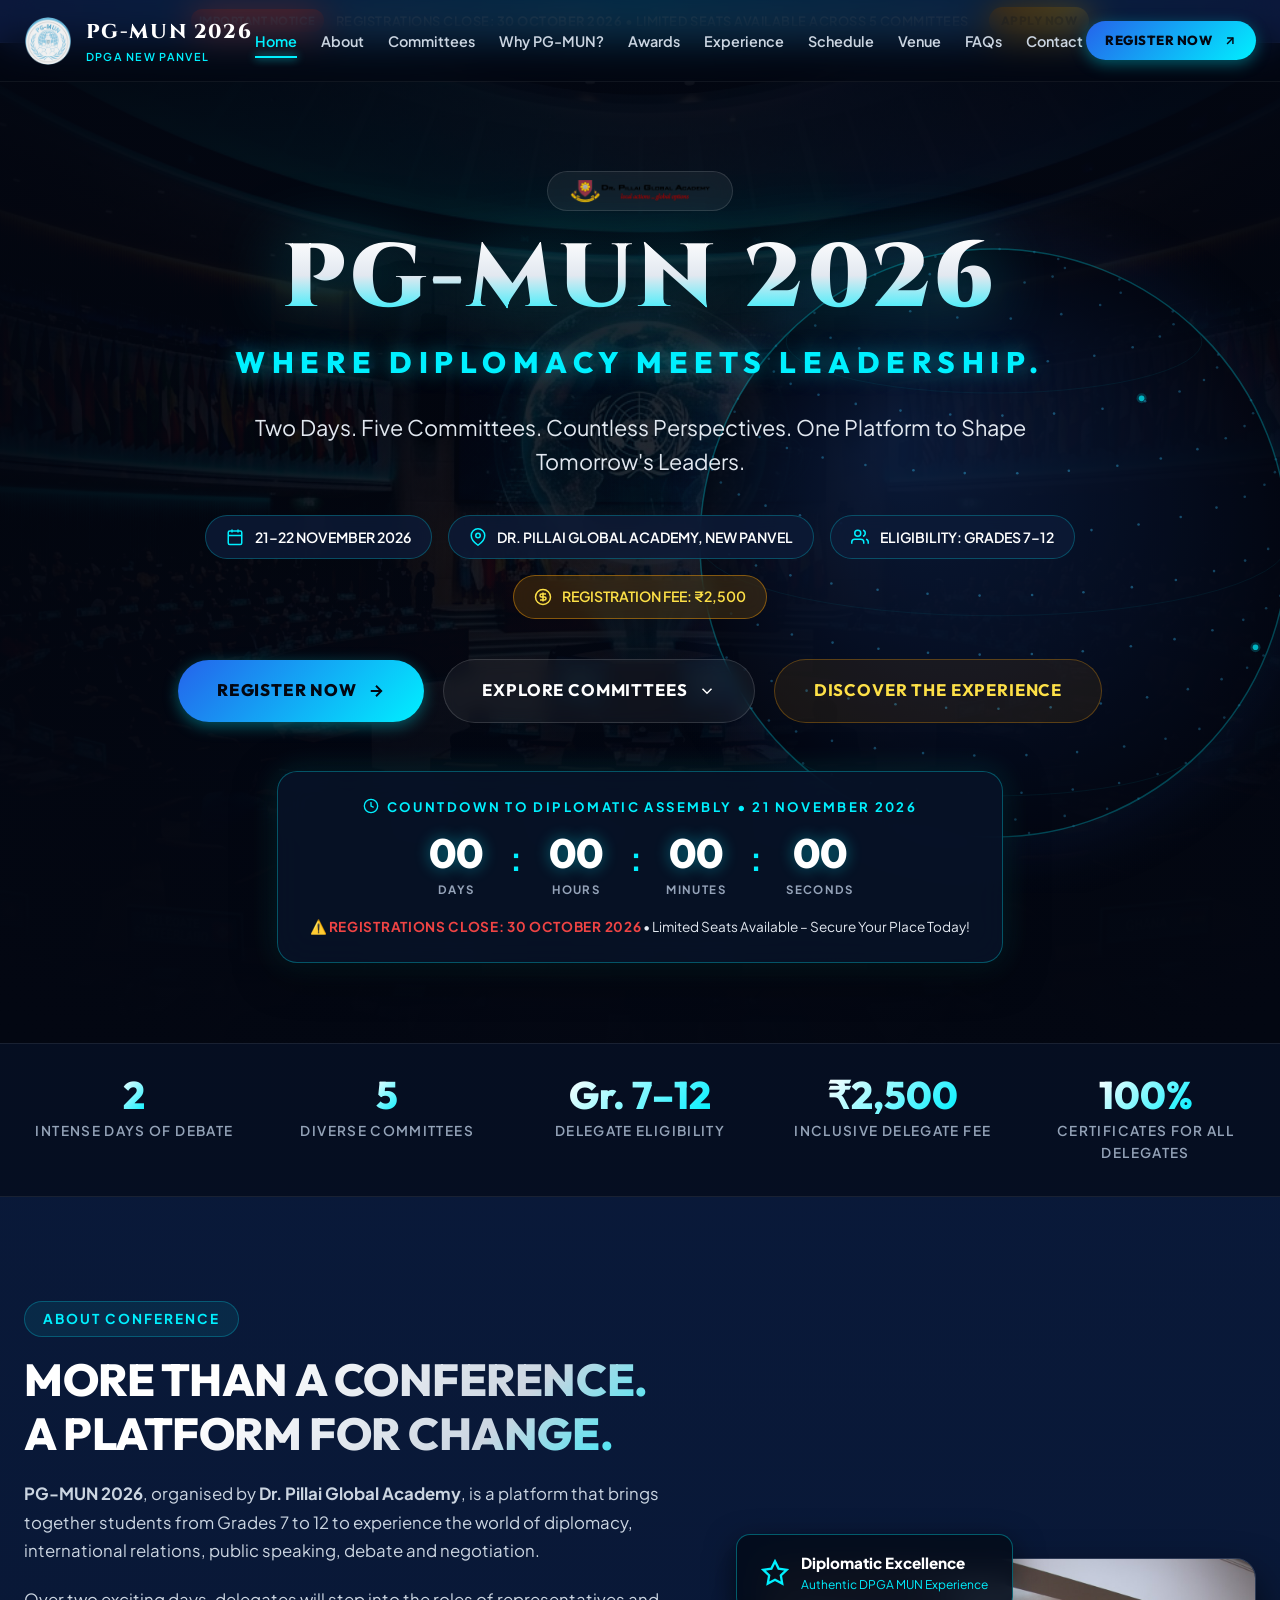
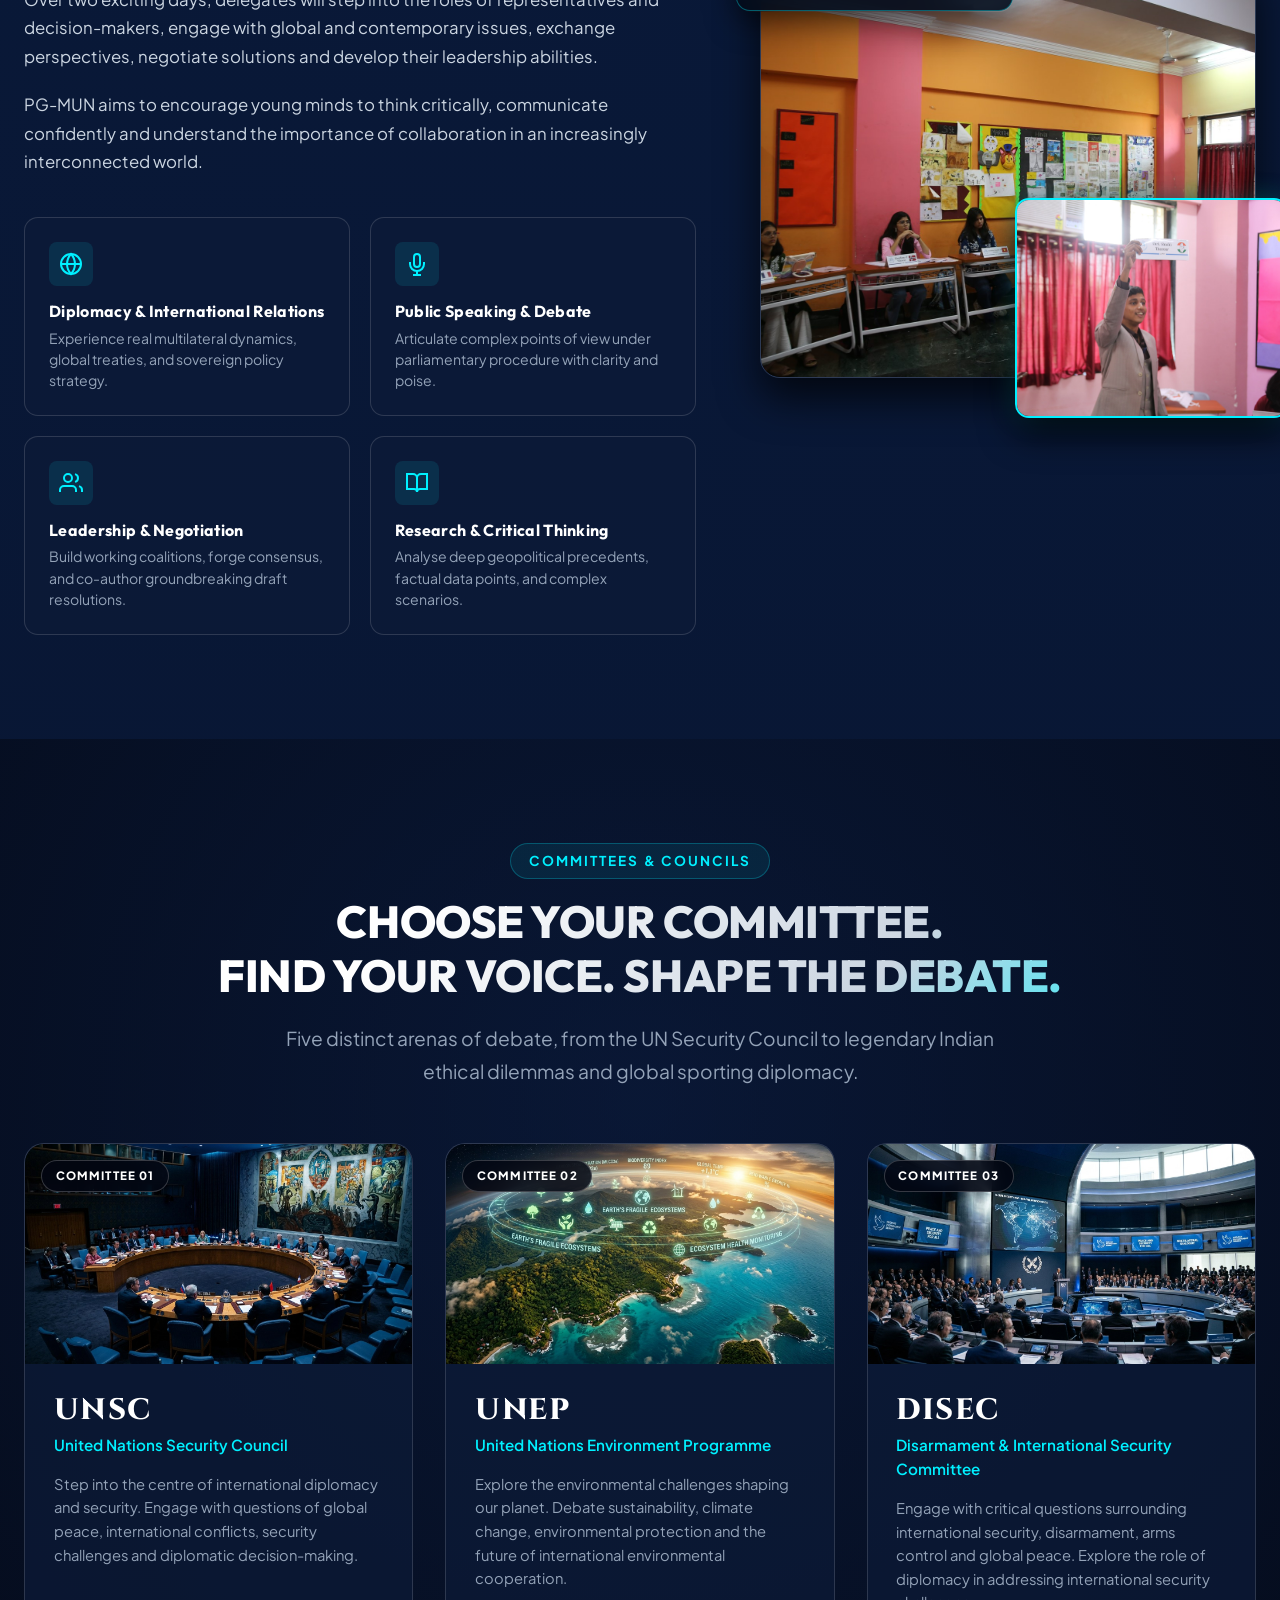
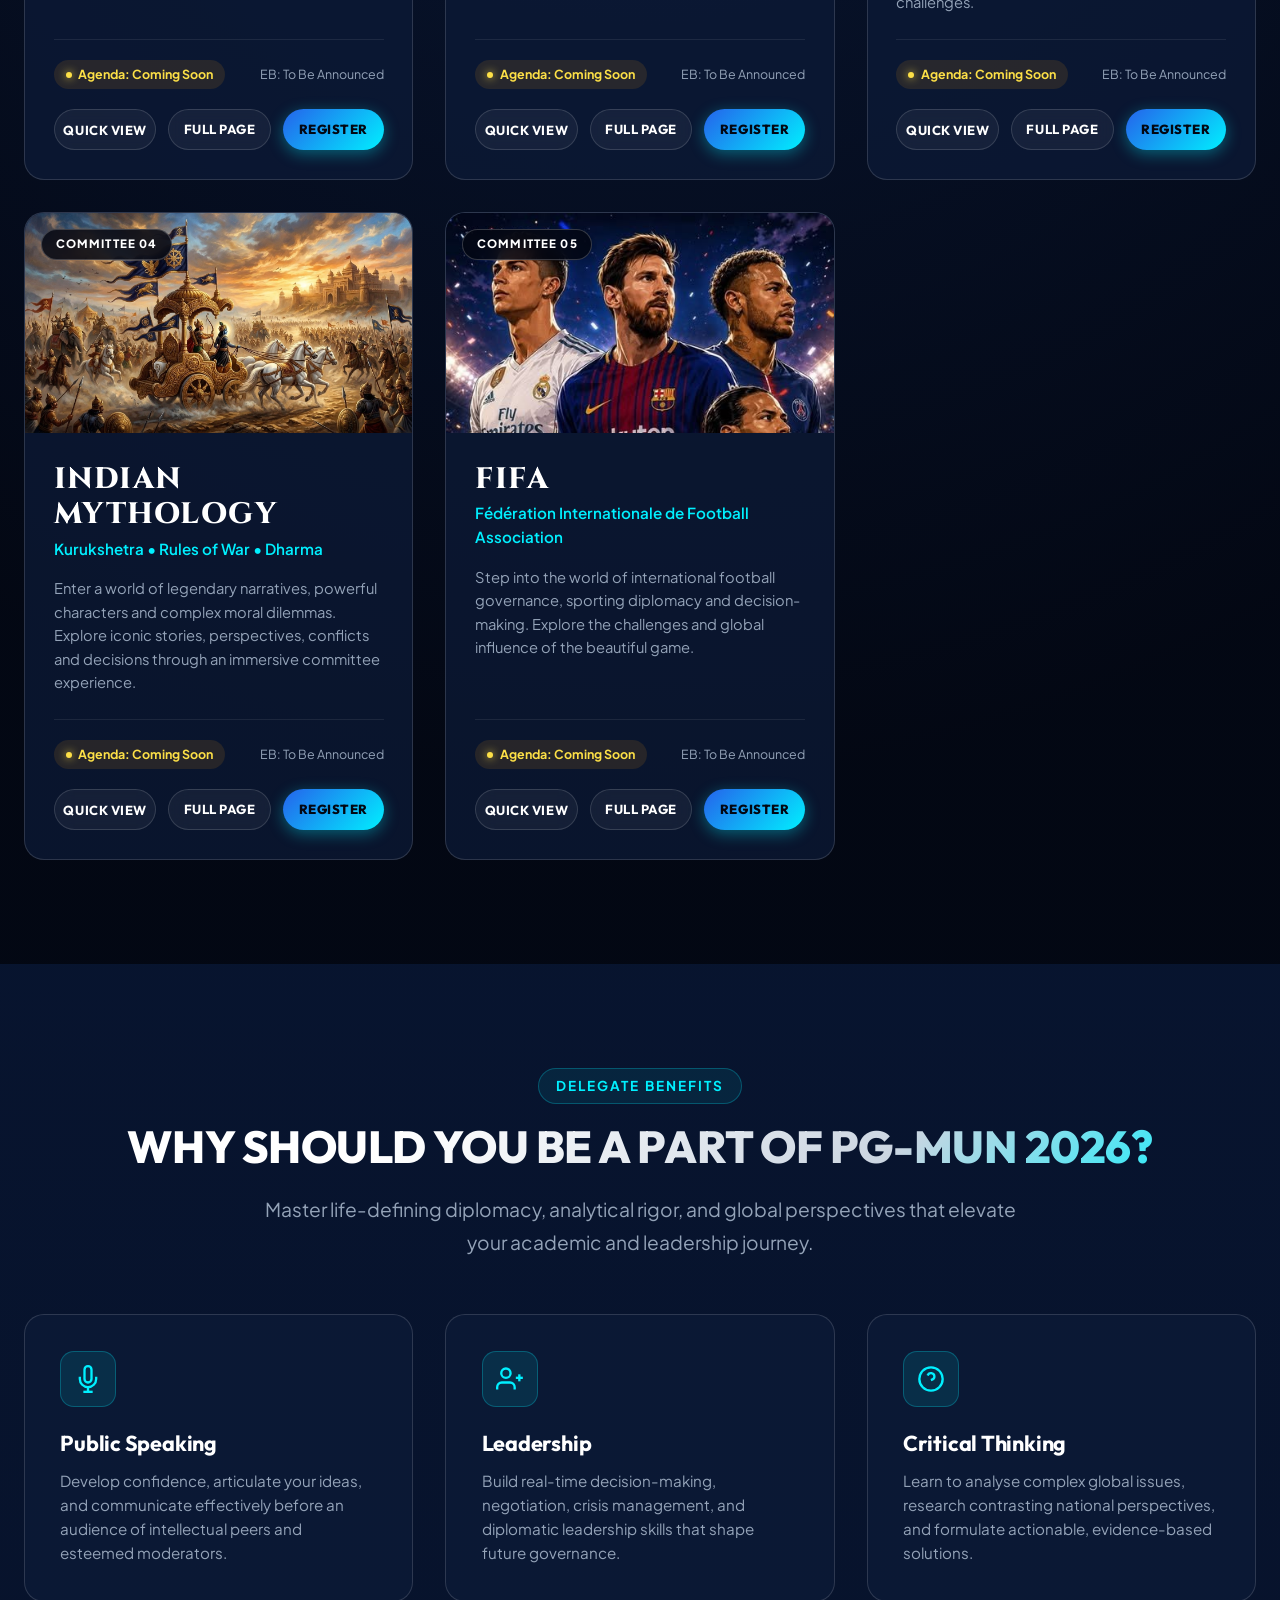
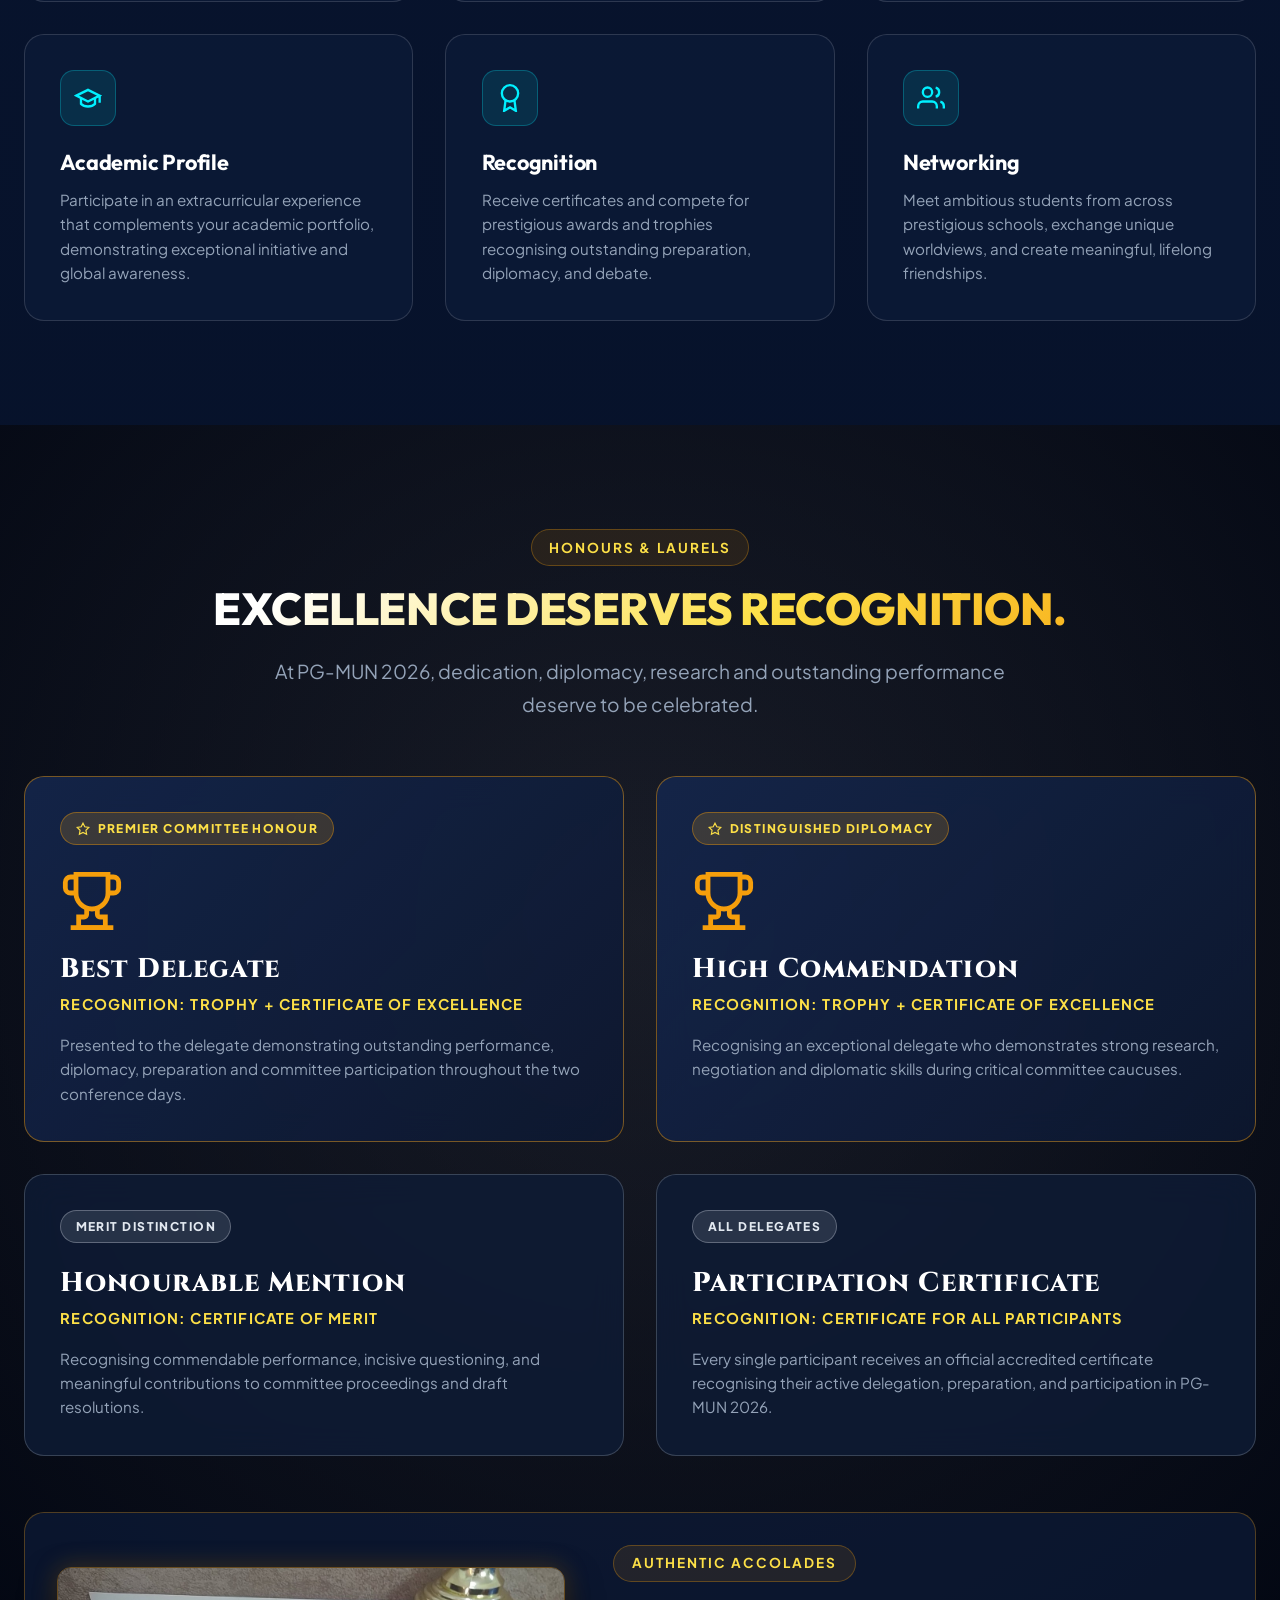
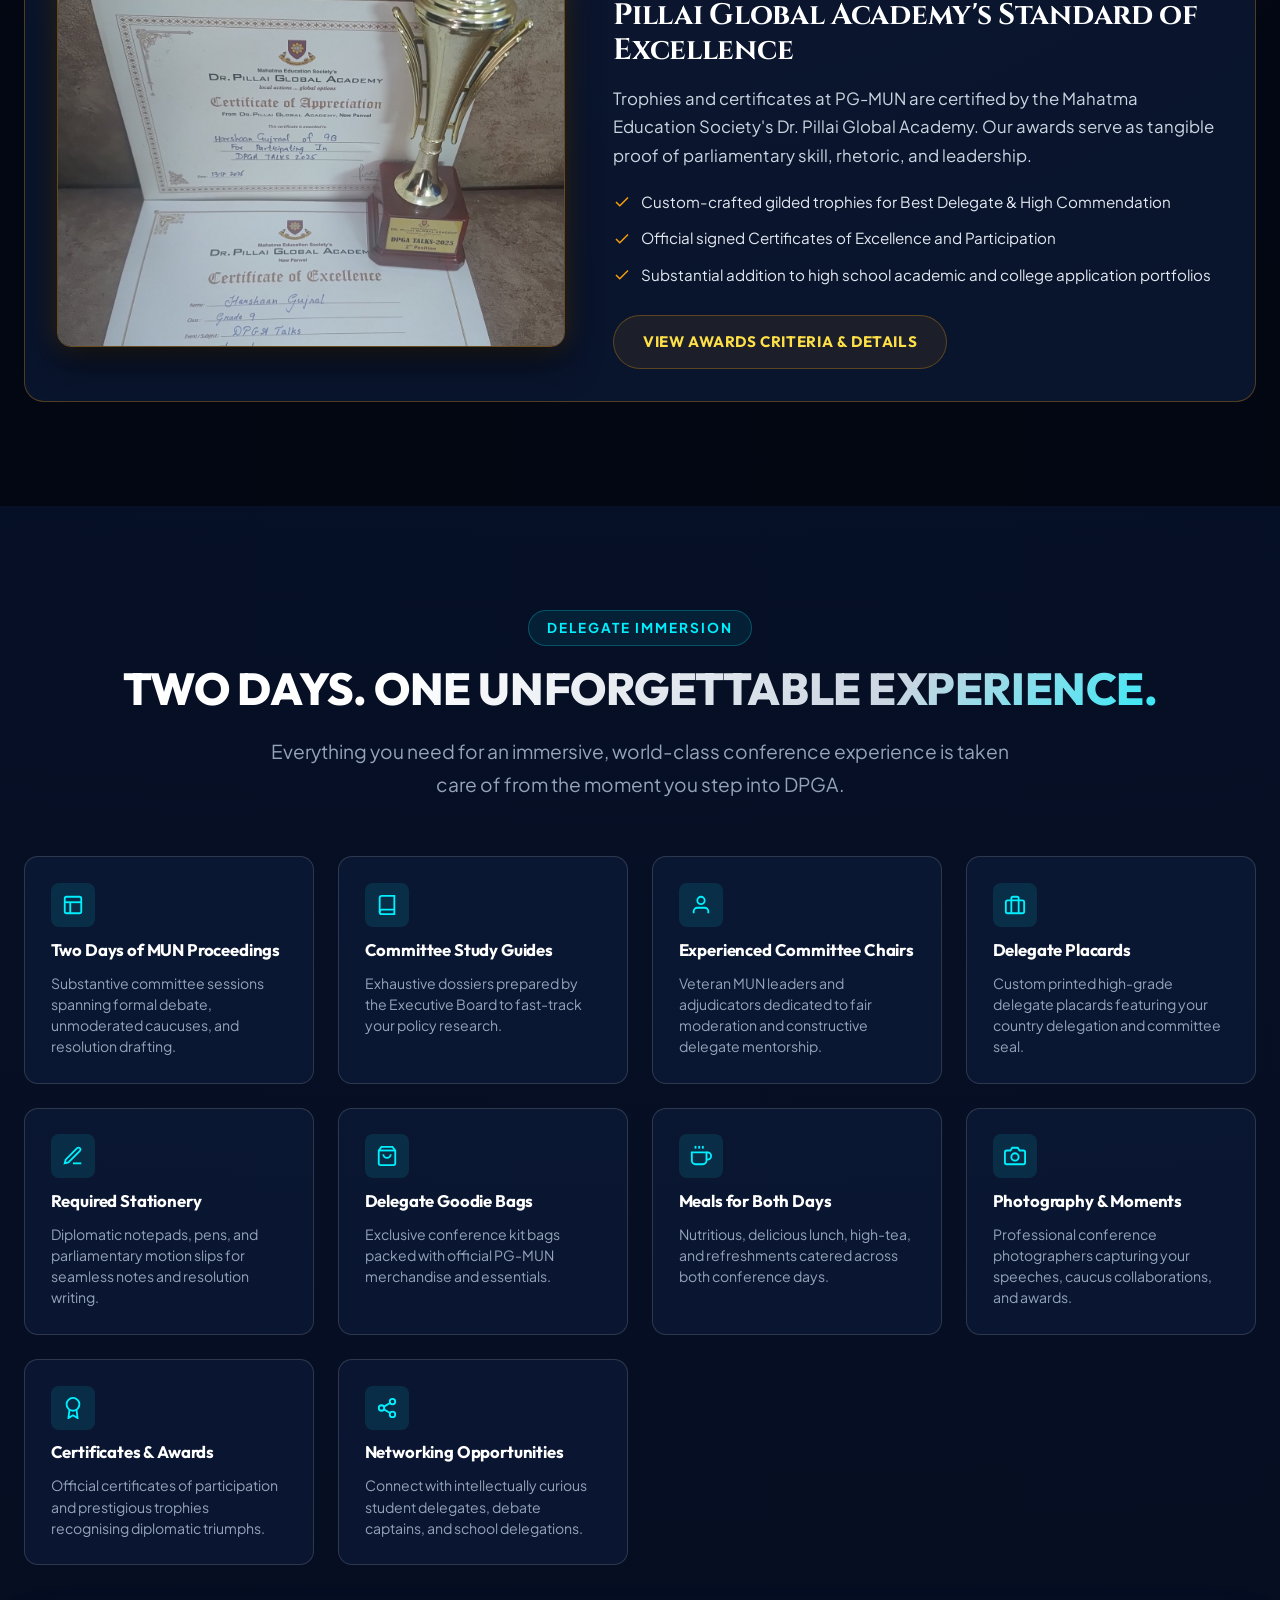
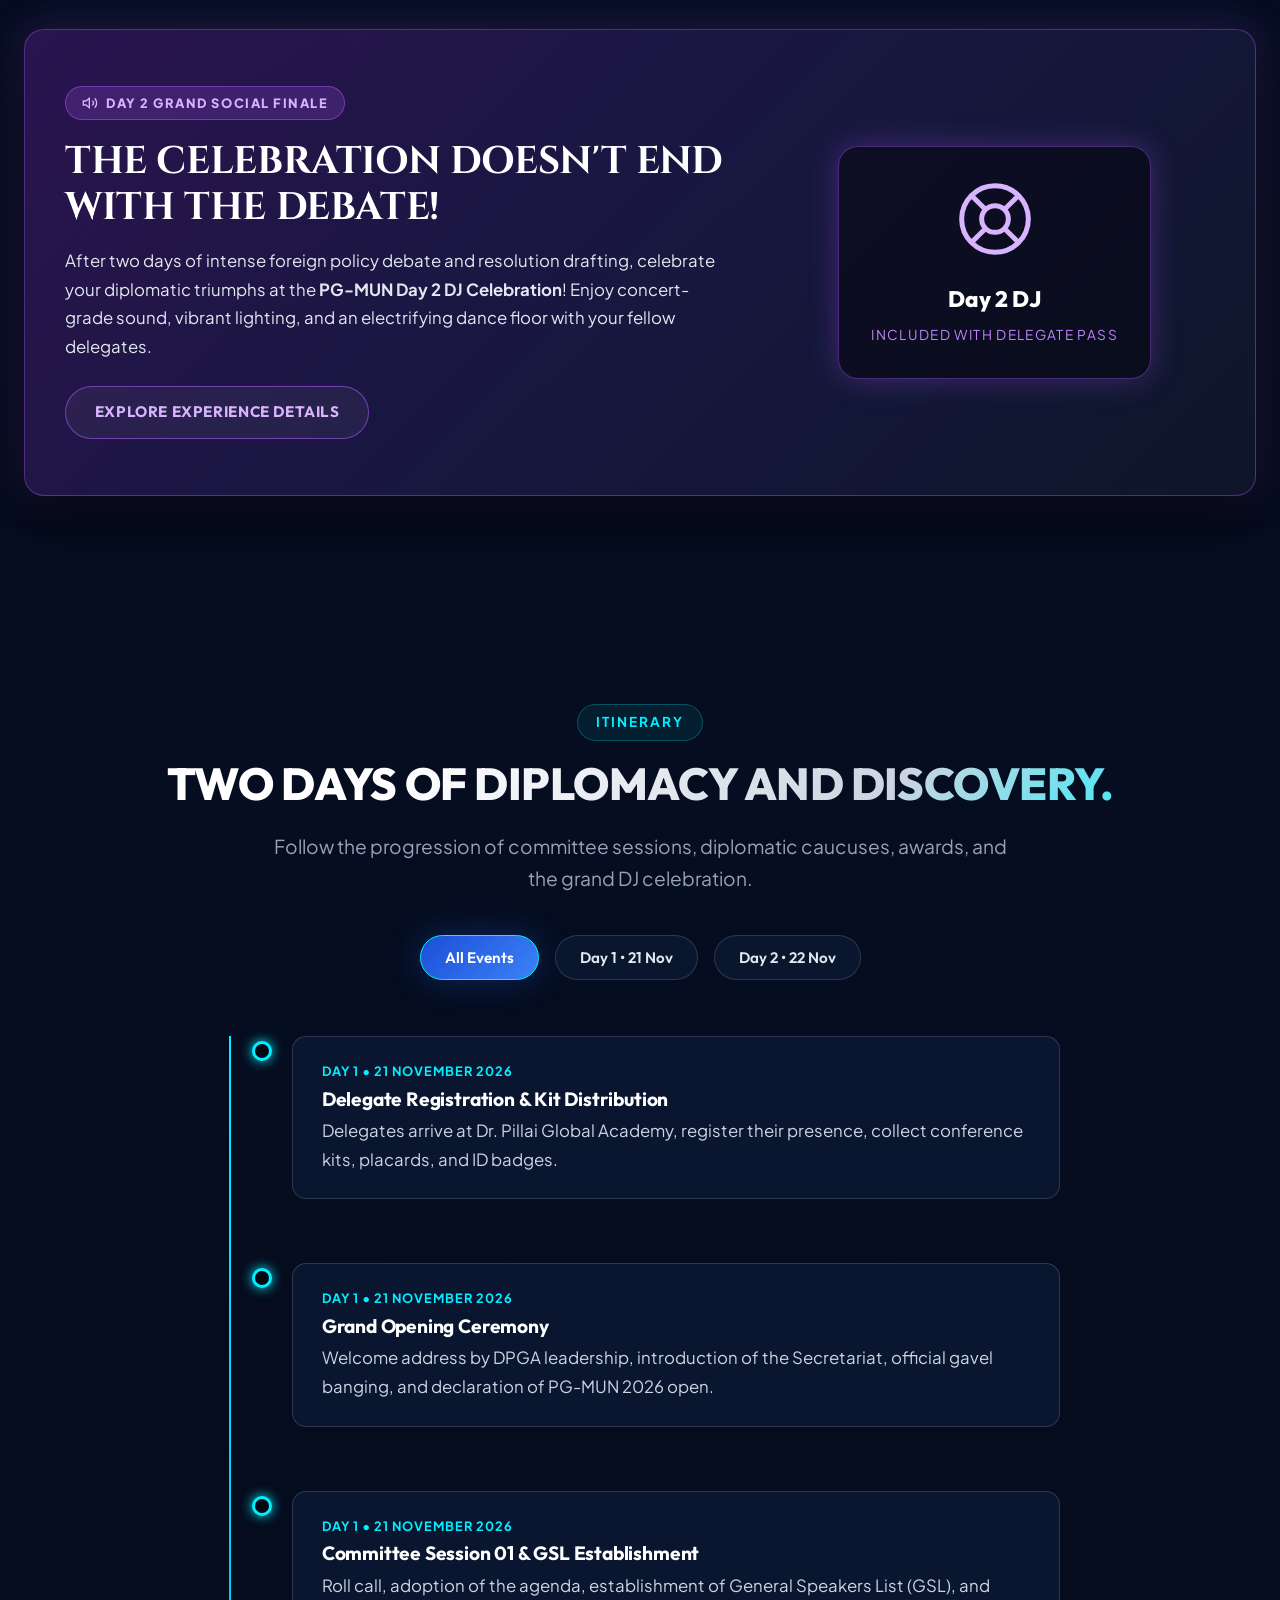
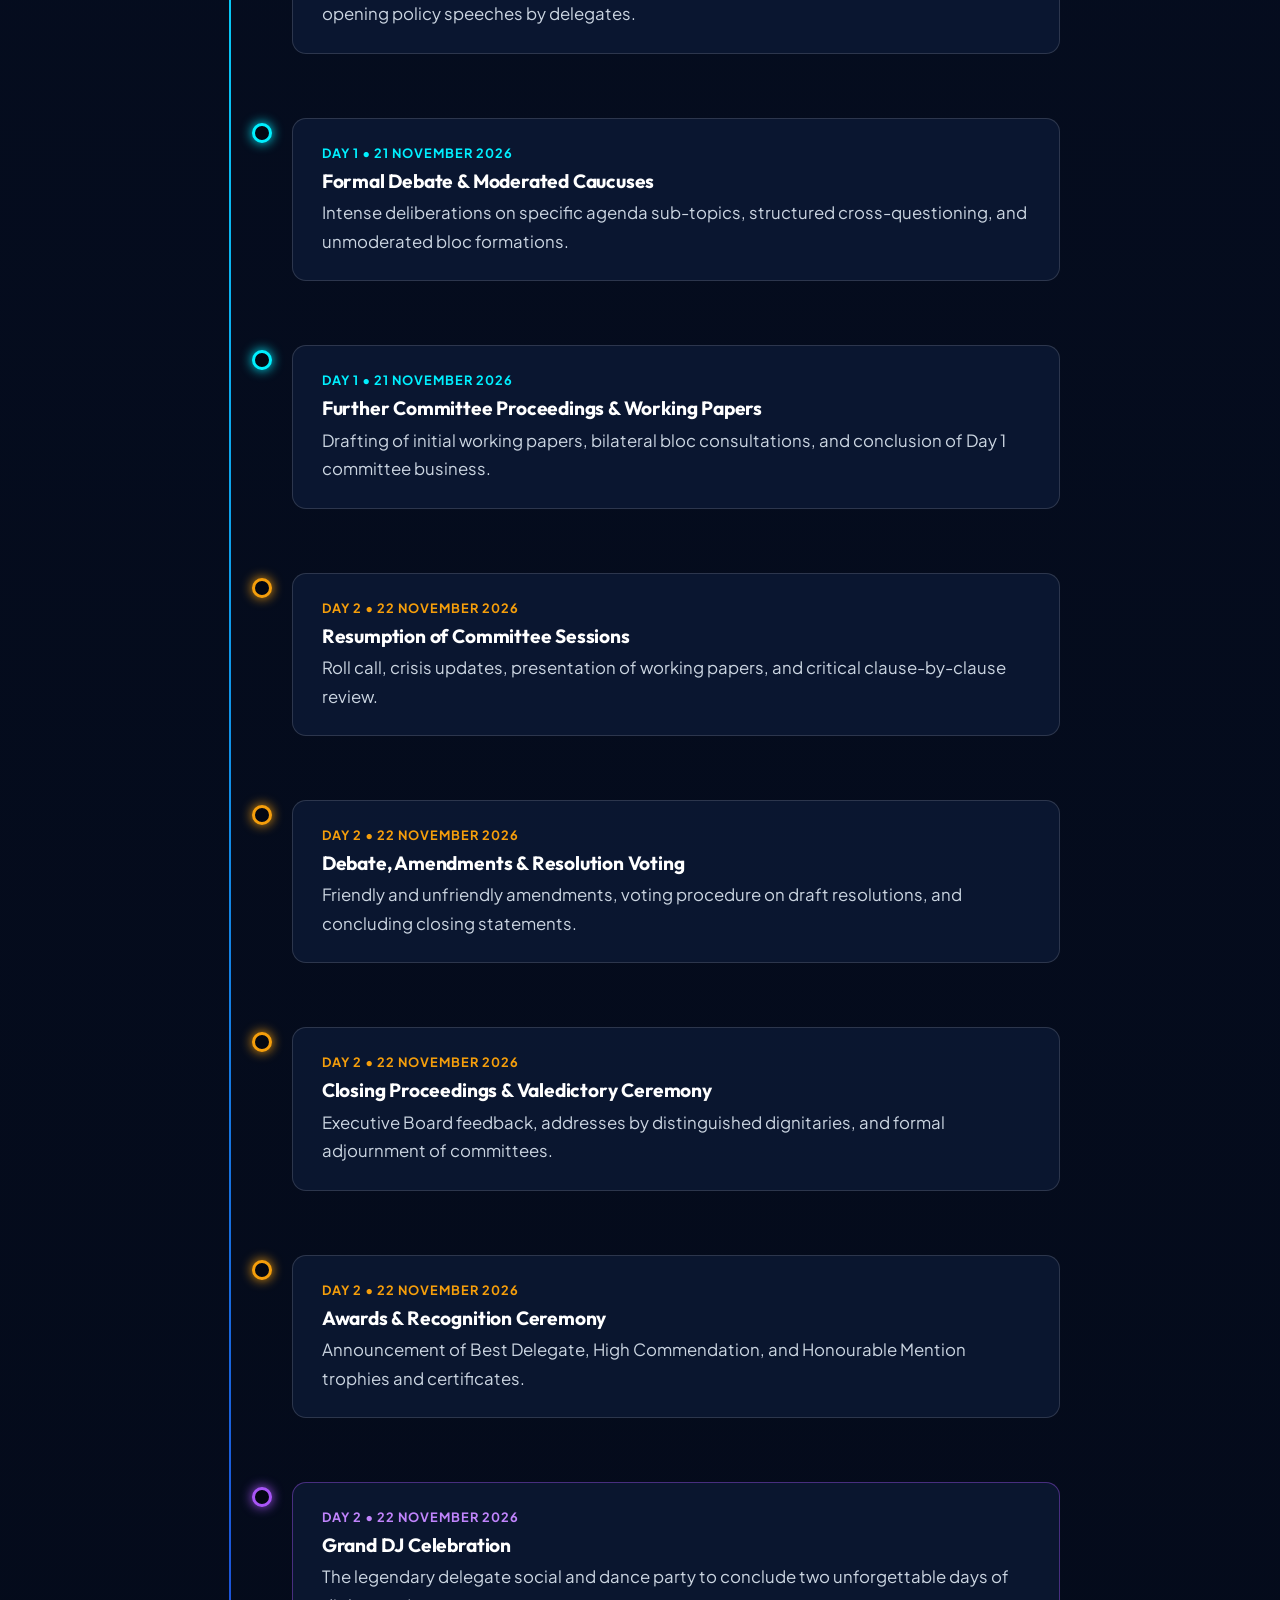
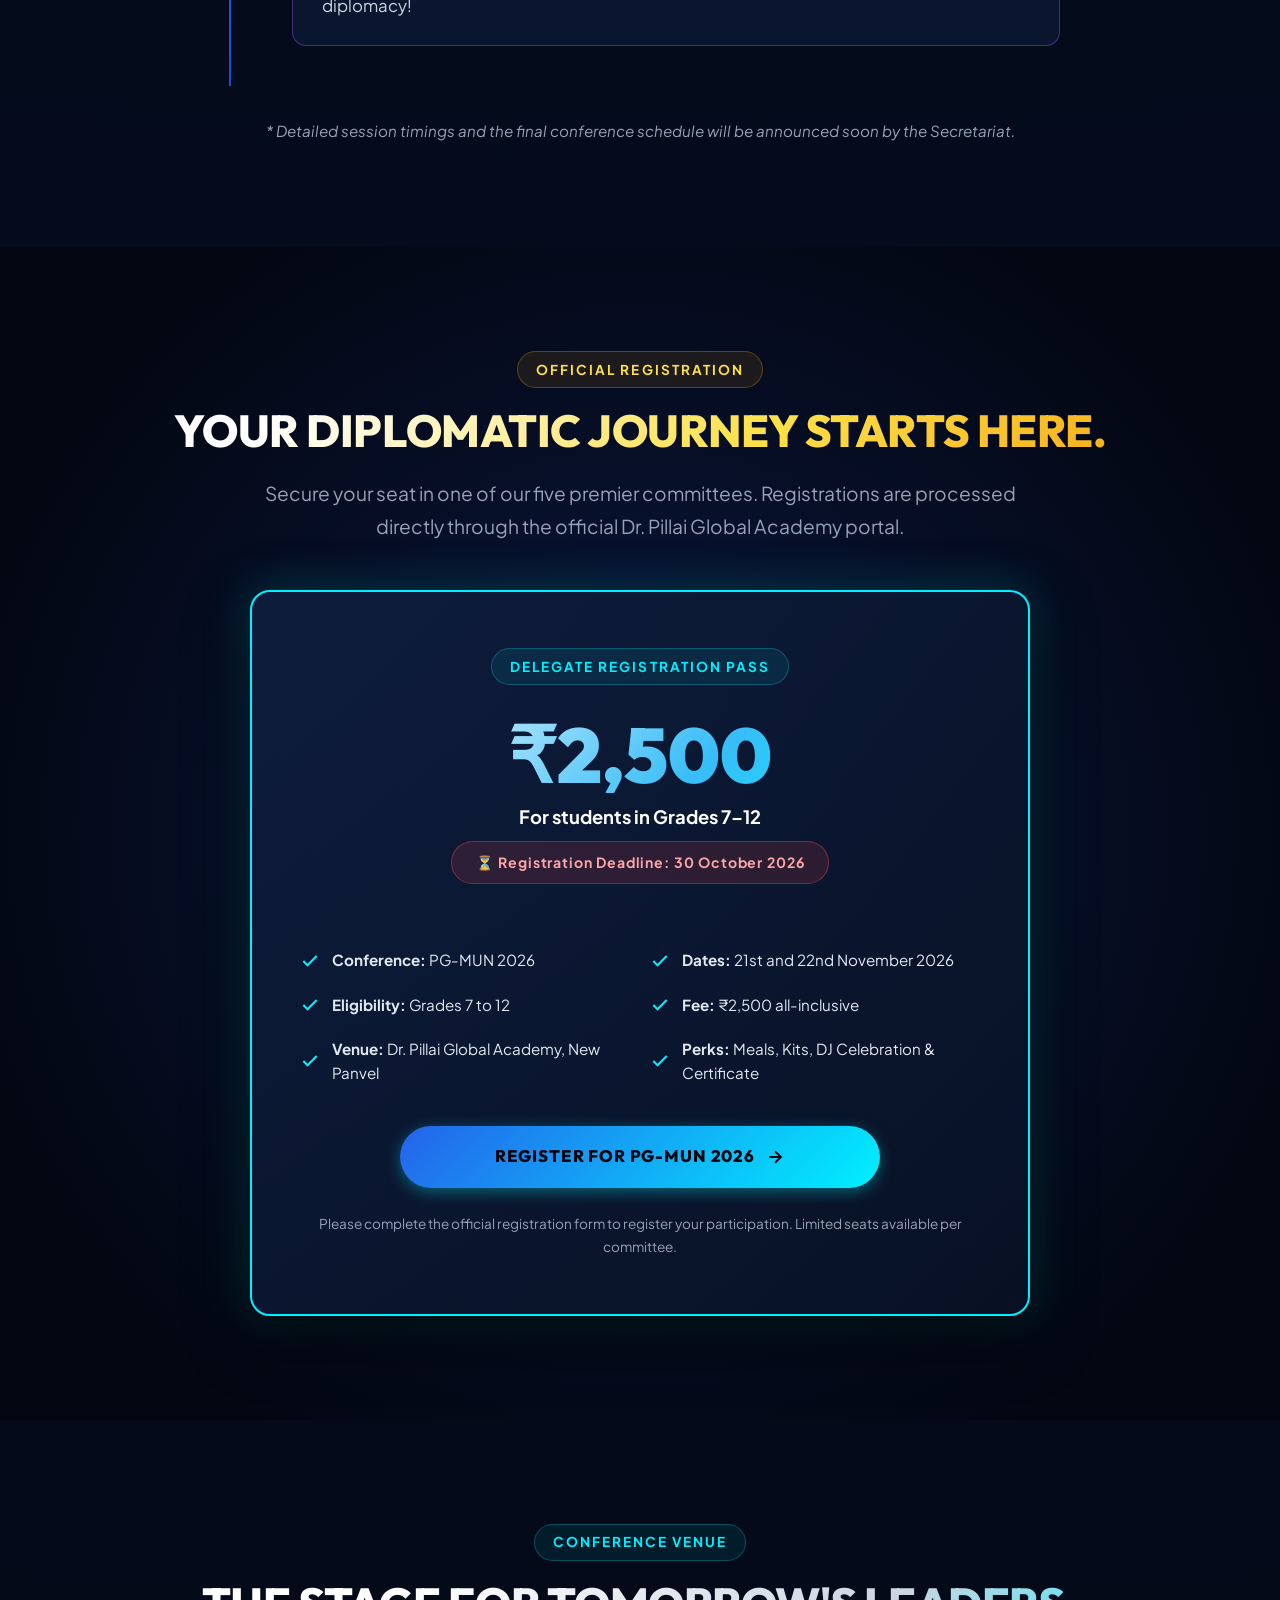
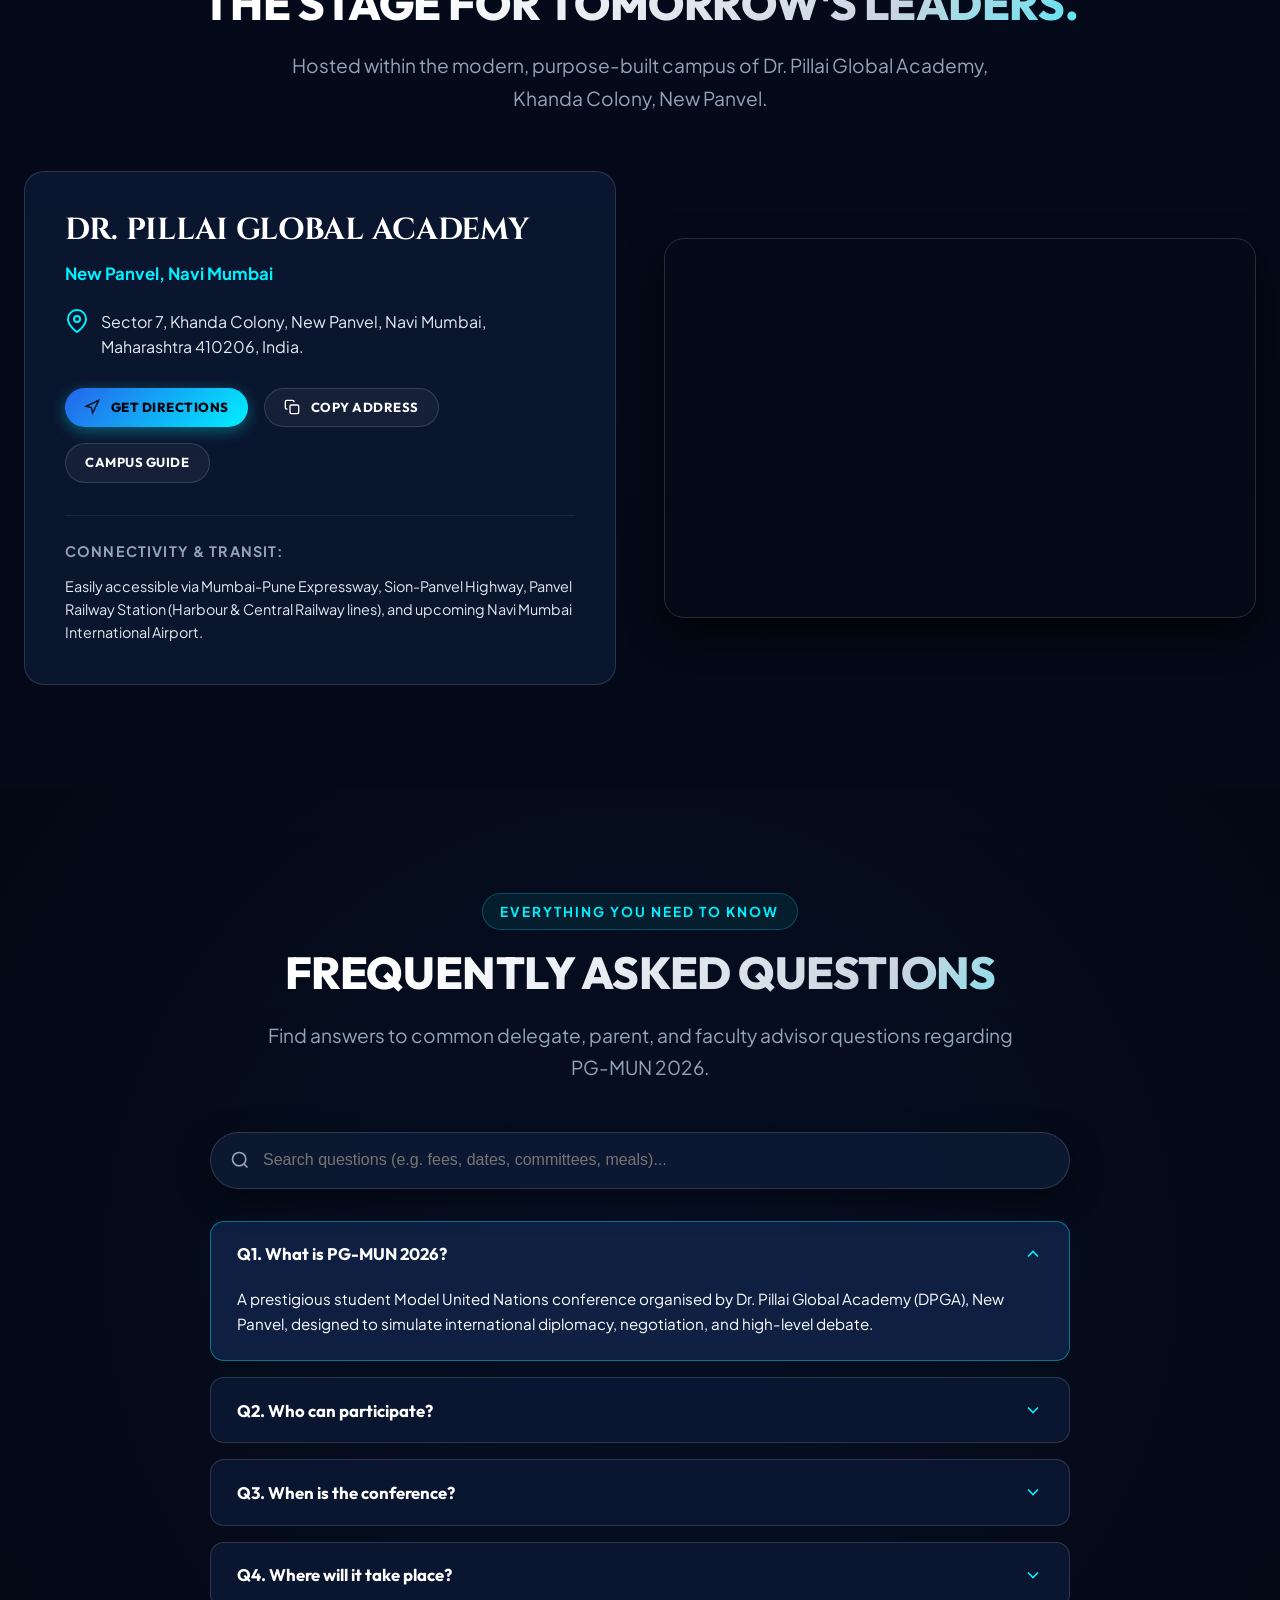
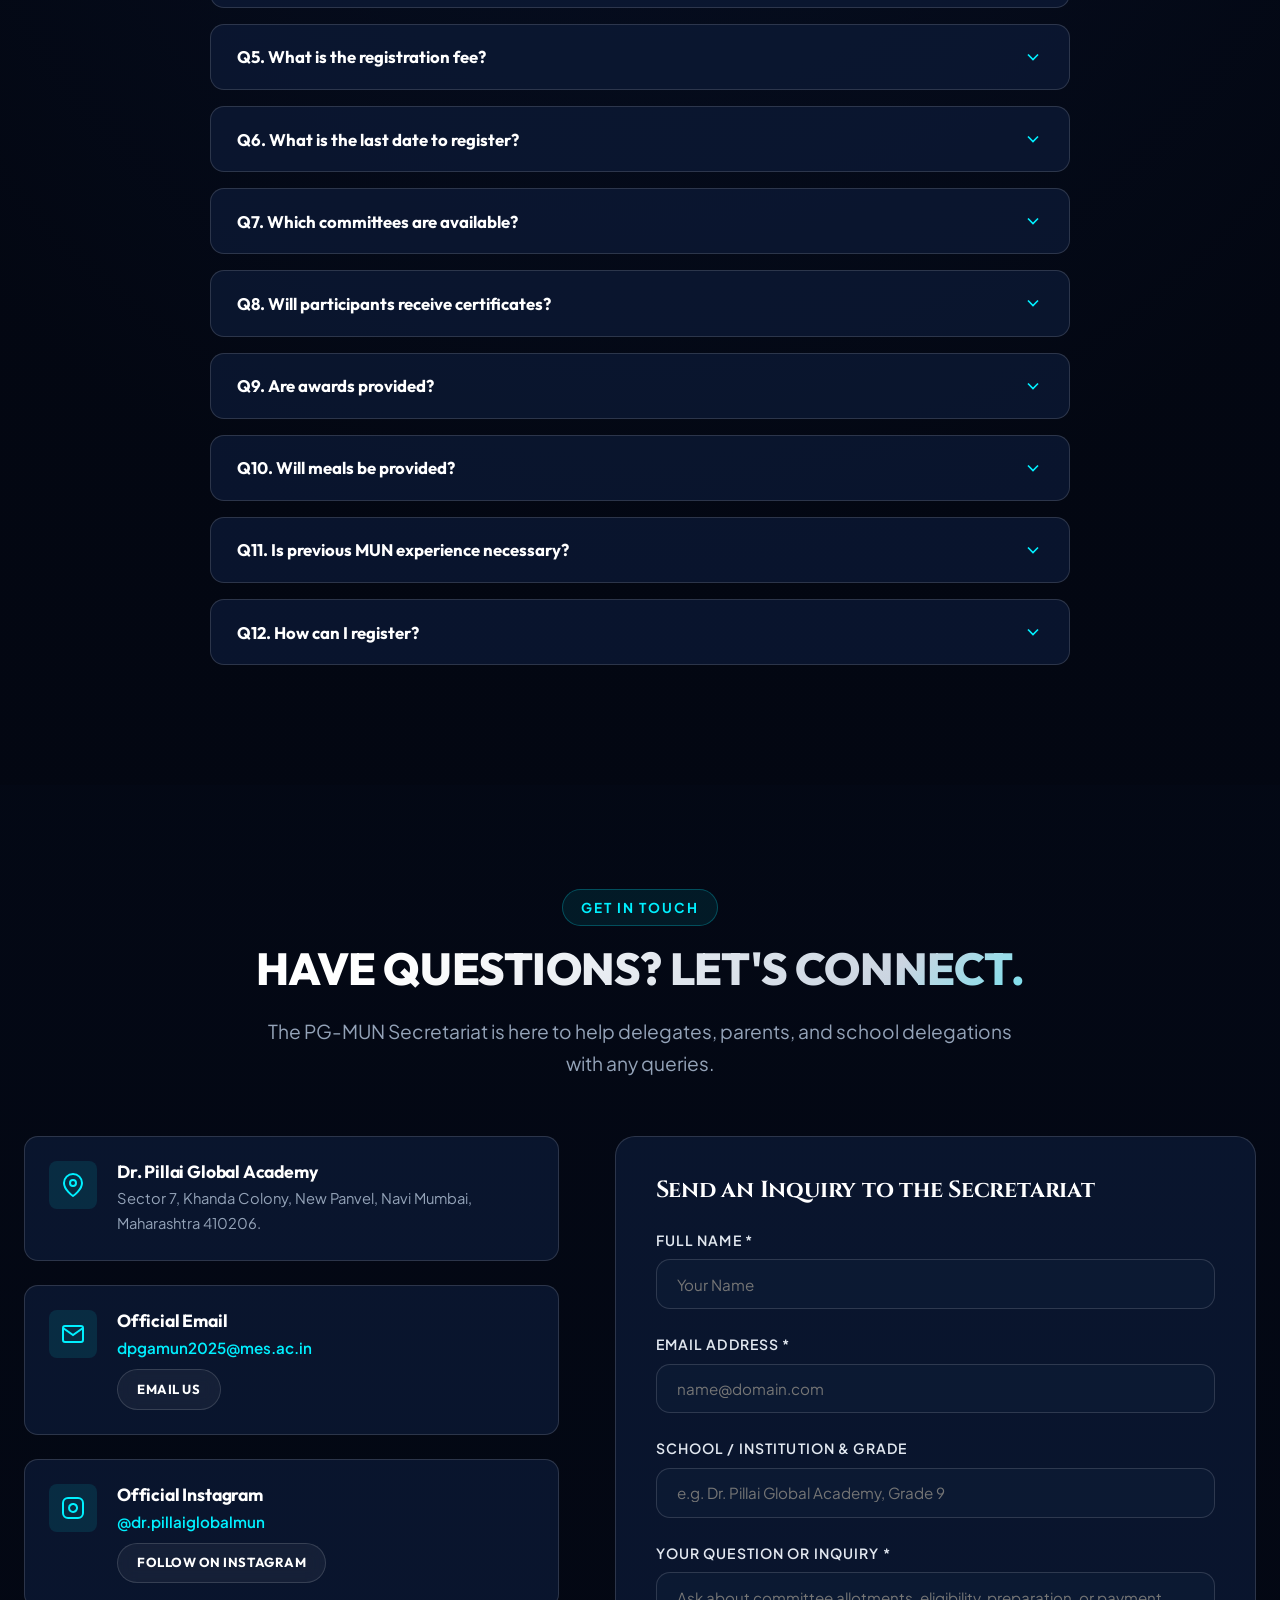
==== commit 0110f439: "Fix HTML structure for Day 2 DJ section" ====
--- a/index.html
+++ b/index.html
@@ -864,7 +864,7 @@
               <line x1="4.93" y1="19.07" x2="9.17" y2="14.83"></line>
             </svg>
             <div style="font-family: var(--font-heading); font-size: 1.4rem; font-weight: 800; color: #fff;">Day 2 DJ
-              Night</div>
+              </div>
             <div
               style="font-size: 0.85rem; color: #c084fc; text-transform: uppercase; letter-spacing: 0.1em; margin-top: 0.4rem;">
               Included with Delegate Pass</div>
@@ -1565,4 +1565,4 @@
   <script src="assets/js/main.js"></script>
 </body>
 
-</html>+</html>
--- a/assets/css/style.css
+++ b/assets/css/style.css
@@ -1,4 +1,4 @@
-/* ==========================================================================
+﻿/* ==========================================================================
    PG-MUN 2026 - Official International Diplomatic Conference Design System
    Organised by Dr. Pillai Global Academy (DPGA), New Panvel
    ========================================================================== */
@@ -1885,7 +1885,51 @@
   color: #ffffff;
 }
 
-/* Responsive Media Queries */
+/* ==========================================================================
+   FOOTER CREDIT
+   ========================================================================== */
+
+.footer-credit {
+  font-size: 0.82rem;
+  color: var(--silver-muted);
+  text-align: center;
+  letter-spacing: 0.04em;
+  opacity: 0.9;
+}
+
+.footer-credit .credit-name {
+  color: var(--cyan-bright);
+  font-weight: 700;
+  letter-spacing: 0.06em;
+}
+
+.footer-bottom-links {
+  display: flex;
+  gap: 1.5rem;
+  flex-wrap: wrap;
+  align-items: center;
+}
+
+.footer-bottom-links a {
+  color: var(--silver-muted);
+  font-size: 0.85rem;
+  transition: color var(--transition-fast);
+}
+
+.footer-bottom-links a:hover {
+  color: var(--cyan-bright);
+}
+
+.footer-bottom-links span {
+  color: var(--silver-muted);
+  font-size: 0.85rem;
+}
+
+/* ==========================================================================
+   RESPONSIVE MEDIA QUERIES
+   ========================================================================== */
+
+/* Large Tablet <= 1024px */
 @media (max-width: 1024px) {
   .about-grid, .venue-grid, .contact-grid, .awards-showcase-box, .dj-party-feature {
     grid-template-columns: 1fr;
@@ -1899,35 +1943,184 @@
   }
   .footer-top {
     grid-template-columns: 1fr 1fr;
+    gap: 2rem;
   }
   #globe-canvas {
-    opacity: 0.35;
+    opacity: 0.3;
     right: -25%;
   }
-}
-
+  .reg-card-featured {
+    padding: 2.5rem 2rem;
+  }
+  .committees-grid {
+    grid-template-columns: repeat(auto-fit, minmax(300px, 1fr));
+  }
+  .why-grid {
+    grid-template-columns: repeat(auto-fit, minmax(280px, 1fr));
+  }
+}
+
+/* Tablet <= 768px */
 @media (max-width: 768px) {
+  /* Navigation */
   .nav-menu {
     position: fixed;
-    top: 70px;
+    top: 0;
     left: 0;
     right: 0;
-    background: rgba(4, 10, 25, 0.98);
-    backdrop-filter: blur(20px);
+    bottom: 0;
+    background: rgba(3, 7, 18, 0.98);
+    backdrop-filter: blur(24px);
+    -webkit-backdrop-filter: blur(24px);
     flex-direction: column;
-    padding: 2rem;
+    justify-content: center;
+    align-items: center;
+    padding: 4rem 2rem 2rem;
+    gap: 0;
+    border-bottom: none;
+    transform: translateX(100%);
+    transition: transform 0.35s cubic-bezier(0.16, 1, 0.3, 1);
+    z-index: 999;
+  }
+  .nav-menu.open {
+    transform: translateX(0);
+  }
+  .nav-menu li {
+    width: 100%;
+    border-bottom: 1px solid rgba(255, 255, 255, 0.06);
+  }
+  .nav-menu li:last-child {
+    border-bottom: none;
+  }
+  .nav-link {
+    display: block;
+    padding: 1rem 0;
+    font-size: 1.15rem;
+    font-weight: 700;
+    letter-spacing: 0.08em;
+    text-align: center;
+    text-transform: uppercase;
+  }
+  .nav-link::after {
+    display: none;
+  }
+  .nav-toggle {
+    display: flex;
+    align-items: center;
+    justify-content: center;
+    z-index: 1001;
+    position: relative;
+  }
+  #navRegisterBtn {
+    display: none;
+  }
+
+  /* Top bar */
+  .top-announcement-bar {
+    font-size: 0.7rem;
+    padding: 0.4rem 0.75rem;
+    flex-wrap: wrap;
+    gap: 0.4rem;
+    text-align: center;
+    line-height: 1.5;
+  }
+  .top-announcement-bar .badge-alert {
+    font-size: 0.62rem;
+  }
+
+  /* Hero */
+  .hero-section {
+    padding: 7rem 0 4rem;
+  }
+  .hero-title {
+    font-size: clamp(2.6rem, 12vw, 4rem);
+    letter-spacing: 0.02em;
+  }
+  .hero-tagline {
+    font-size: clamp(0.8rem, 3.5vw, 1.1rem);
+    letter-spacing: 0.12em;
+    margin-bottom: 1rem;
+  }
+  .hero-subtext {
+    font-size: 0.95rem;
+    margin-bottom: 1.5rem;
+  }
+  #globe-canvas {
+    display: none;
+  }
+  .hero-badges-grid {
+    gap: 0.6rem;
+    margin-bottom: 1.75rem;
+  }
+  .info-pill {
+    font-size: 0.72rem;
+    padding: 0.4rem 0.8rem;
+    gap: 0.4rem;
+  }
+  .info-pill svg {
+    width: 14px;
+    height: 14px;
+  }
+  .hero-cta-group {
+    flex-direction: column;
+    align-items: stretch;
+    gap: 0.75rem;
+    padding: 0 1rem;
+  }
+  .hero-cta-group .btn {
+    width: 100%;
+    justify-content: center;
+  }
+
+  /* Countdown */
+  .countdown-box {
+    padding: 1.1rem 1.25rem;
+    width: 100%;
+    box-sizing: border-box;
+  }
+  .countdown-heading {
+    font-size: 0.7rem;
+    letter-spacing: 0.1em;
+  }
+  .countdown-digits {
+    gap: 0.75rem;
+  }
+  .digit-segment {
+    min-width: 45px;
+  }
+  .digit-colon {
+    font-size: 1.4rem;
+  }
+  .countdown-notice {
+    font-size: 0.72rem;
+    flex-direction: column;
+    gap: 0.25rem;
+    text-align: center;
+  }
+
+  /* Stats */
+  .stats-grid {
+    grid-template-columns: repeat(2, 1fr);
     gap: 1.5rem;
-    border-bottom: 1px solid rgba(0, 240, 255, 0.2);
-    transform: translateY(-150%);
-    transition: transform var(--transition-normal);
-  }
-  .nav-menu.open {
-    transform: translateY(0);
-  }
-  .nav-toggle {
-    display: block;
-  }
-  .about-features-grid, .reg-details-list {
+  }
+
+  /* Sections */
+  .section-padding {
+    padding: 4rem 0;
+  }
+  .section-title {
+    font-size: clamp(1.6rem, 6vw, 2.4rem);
+  }
+  .section-subtitle {
+    font-size: 0.95rem;
+  }
+
+  /* About */
+  .about-grid {
+    grid-template-columns: 1fr;
+    gap: 2rem;
+  }
+  .about-features-grid {
     grid-template-columns: 1fr;
   }
   .about-img-overlap {
@@ -1936,20 +2129,593 @@
     margin-top: 1rem;
     height: 180px;
   }
+  .about-floating-badge {
+    position: static;
+    margin-top: 1rem;
+  }
+  .about-img-main {
+    height: 260px;
+  }
+
+  /* Committees */
+  .committees-grid {
+    grid-template-columns: 1fr;
+    gap: 1.5rem;
+    margin-top: 2rem;
+  }
+
+  /* Registration */
+  .reg-card-featured {
+    padding: 2rem 1.25rem;
+  }
+  .reg-details-list {
+    grid-template-columns: 1fr;
+    gap: 1rem;
+  }
+  .reg-price {
+    font-size: clamp(2.8rem, 10vw, 4rem);
+  }
+
+  /* Awards */
+  .awards-showcase-box {
+    grid-template-columns: 1fr;
+    gap: 1.5rem;
+  }
+  .awards-showcase-img {
+    height: 240px;
+  }
+
+  /* Why */
+  .why-grid {
+    grid-template-columns: 1fr;
+    gap: 1.25rem;
+    margin-top: 2rem;
+  }
+
+  /* Experience */
+  .experience-grid {
+    grid-template-columns: 1fr;
+    gap: 1rem;
+  }
+  .dj-party-feature {
+    grid-template-columns: 1fr;
+    padding: 2rem 1.25rem;
+    gap: 1.5rem;
+  }
+
+  /* Schedule */
+  .timeline-tabs {
+    gap: 0.5rem;
+    flex-wrap: wrap;
+    justify-content: center;
+    margin-bottom: 2rem;
+  }
+  .tab-btn {
+    padding: 0.6rem 1.2rem;
+    font-size: 0.85rem;
+  }
+  .timeline-container {
+    padding-left: 1.25rem;
+  }
+
+  /* Venue */
+  .venue-grid {
+    grid-template-columns: 1fr;
+    gap: 1.5rem;
+    margin-top: 2rem;
+  }
+  .map-wrapper {
+    height: 260px;
+  }
+
+  /* FAQ */
+  .faq-container {
+    margin-top: 2rem;
+  }
+  .faq-question-btn {
+    font-size: 0.95rem;
+    padding: 1.1rem 1.25rem;
+  }
+
+  /* Contact */
+  .contact-grid {
+    grid-template-columns: 1fr;
+    gap: 2rem;
+    margin-top: 2rem;
+  }
+
+  /* Footer */
   .footer-top {
     grid-template-columns: 1fr;
+    text-align: center;
+  }
+  .footer-links {
+    align-items: center;
+  }
+  .footer-bottom {
+    flex-direction: column;
+    text-align: center;
+    gap: 0.75rem;
+    padding-top: 1.5rem;
+    align-items: center;
+    font-size: 0.8rem;
+  }
+  .footer-bottom-links {
+    justify-content: center;
+    flex-direction: column;
+    gap: 0.5rem;
+    align-items: center;
+  }
+
+  /* Modal */
+  .modal-content {
+    padding: 1.75rem 1.25rem;
+  }
+}
+
+/* Mobile <= 480px - Premium & Clean */
+@media (max-width: 480px) {
+  html {
+    font-size: 15px;
+  }
+  .container,
+  .container-wide {
+    padding: 0 1rem;
+  }
+
+  /* Top bar */
+  .top-announcement-bar {
+    font-size: 0.65rem;
+    padding: 0.35rem 0.75rem;
+    flex-direction: column;
+    gap: 0.3rem;
+    line-height: 1.4;
+  }
+
+  /* Navbar */
+  .navbar {
+    padding: 0.75rem 0;
+  }
+  .nav-logo {
+    width: 38px;
+    height: 38px;
+  }
+  .brand-title {
+    font-size: 1.05rem;
+  }
+  .brand-subtitle {
+    font-size: 0.58rem;
+  }
+
+  /* Hero */
+  .hero-section {
+    padding-top: 5.5rem;
+    padding-bottom: 3rem;
+  }
+  .hero-institution-badge {
+    padding: 0.35rem 0.9rem;
+    margin-bottom: 1rem;
+  }
+  .hero-title {
+    font-size: clamp(2.2rem, 14vw, 3rem);
+    margin-bottom: 0.5rem;
+  }
+  .hero-tagline {
+    font-size: clamp(0.7rem, 3.2vw, 0.95rem);
+    letter-spacing: 0.1em;
+    margin-bottom: 0.75rem;
+  }
+  .hero-subtext {
+    font-size: 0.88rem;
+    margin-bottom: 1.25rem;
+    line-height: 1.55;
+  }
+  .hero-badges-grid {
+    gap: 0.5rem;
+    margin-bottom: 1.5rem;
+  }
+  .info-pill {
+    font-size: 0.68rem;
+    padding: 0.35rem 0.7rem;
+    gap: 0.35rem;
+  }
+  .info-pill svg {
+    width: 13px;
+    height: 13px;
+  }
+  .hero-cta-group {
+    gap: 0.65rem;
+    padding: 0;
+  }
+  .btn-lg {
+    padding: 0.9rem 1.5rem;
+    font-size: 0.88rem;
+    letter-spacing: 0.03em;
+  }
+
+  /* Countdown */
+  .countdown-box {
+    padding: 1rem 0.9rem;
+    border-radius: var(--radius-md);
+  }
+  .countdown-heading {
+    font-size: 0.62rem;
+    letter-spacing: 0.06em;
+    margin-bottom: 0.75rem;
+  }
+  .countdown-heading svg {
+    display: none;
   }
   .countdown-digits {
-    gap: 0.75rem;
+    gap: 0.35rem;
   }
   .digit-segment {
-    min-width: 45px;
+    min-width: 42px;
+  }
+  .digit-number {
+    font-size: clamp(1.3rem, 7vw, 1.75rem);
+  }
+  .digit-label {
+    font-size: 0.6rem;
+    letter-spacing: 0.08em;
+    margin-top: 0.25rem;
   }
   .digit-colon {
-    font-size: 1.4rem;
-  }
-}
-
+    font-size: 1.05rem;
+    margin-bottom: 0.65rem;
+  }
+  .countdown-notice {
+    font-size: 0.65rem;
+    text-align: center;
+    line-height: 1.5;
+  }
+
+  /* Stats */
+  .stats-ribbon {
+    padding: 1.5rem 0;
+  }
+  .stats-grid {
+    grid-template-columns: repeat(2, 1fr);
+    gap: 1.25rem;
+  }
+  .stat-value {
+    font-size: 1.9rem;
+  }
+  .stat-label {
+    font-size: 0.72rem;
+  }
+
+  /* Sections */
+  .section-padding {
+    padding: 3rem 0;
+  }
+  .section-tag {
+    font-size: 0.72rem;
+    padding: 0.35rem 0.85rem;
+    letter-spacing: 0.1em;
+  }
+  .section-title {
+    font-size: clamp(1.4rem, 7vw, 2rem);
+    margin-bottom: 0.85rem;
+  }
+  .section-subtitle {
+    font-size: 0.88rem;
+    line-height: 1.6;
+  }
+
+  /* About */
+  .about-img-main {
+    height: 220px;
+  }
+  .feature-pill-card {
+    padding: 1.1rem;
+  }
+
+  /* Committees */
+  .committees-grid {
+    grid-template-columns: 1fr;
+    gap: 1.25rem;
+    margin-top: 1.5rem;
+  }
+  .committee-banner-wrap {
+    height: 170px;
+  }
+  .committee-body {
+    padding: 1.25rem;
+  }
+  .committee-code {
+    font-size: 1.5rem;
+  }
+  .committee-actions {
+    flex-direction: column;
+    gap: 0.6rem;
+  }
+  .committee-actions .btn {
+    width: 100%;
+  }
+
+  /* Awards */
+  .award-title {
+    font-size: 1.35rem;
+  }
+  .awards-showcase-img {
+    height: 200px;
+  }
+
+  /* Why */
+  .why-card {
+    padding: 1.5rem 1.25rem;
+  }
+  .why-card h3 {
+    font-size: 1.1rem;
+  }
+
+  /* Experience */
+  .exp-item-card {
+    padding: 1.25rem;
+  }
+  .dj-party-feature {
+    padding: 1.75rem 1.1rem;
+  }
+
+  /* Schedule */
+  .timeline-tabs {
+    overflow-x: auto;
+    -webkit-overflow-scrolling: touch;
+    scrollbar-width: none;
+    padding-bottom: 0.5rem;
+    justify-content: flex-start;
+  }
+  .timeline-tabs::-webkit-scrollbar {
+    display: none;
+  }
+  .tab-btn {
+    white-space: nowrap;
+    padding: 0.55rem 1rem;
+    font-size: 0.8rem;
+    flex-shrink: 0;
+  }
+  .timeline-container {
+    padding-left: 1rem;
+  }
+  .timeline-content-card {
+    padding: 1.1rem 1.25rem;
+  }
+  .schedule-tab-nav {
+    display: flex;
+    gap: 0.5rem;
+    margin-bottom: 2rem;
+    overflow-x: auto;
+    -webkit-overflow-scrolling: touch;
+    scrollbar-width: none;
+  }
+  .schedule-tab-nav::-webkit-scrollbar {
+    display: none;
+  }
+  .schedule-tab-btn {
+    white-space: nowrap;
+    flex-shrink: 0;
+    padding: 0.55rem 1rem;
+    font-size: 0.8rem;
+    background: var(--bg-card);
+    border: 1px solid var(--border-glass);
+    color: var(--text-secondary);
+    border-radius: var(--radius-full);
+    font-weight: 700;
+    cursor: pointer;
+    transition: all var(--transition-fast);
+  }
+  .schedule-tab-btn.active,
+  .schedule-tab-btn:hover {
+    background: linear-gradient(135deg, var(--royal-blue) 0%, var(--electric-blue) 100%);
+    color: #ffffff;
+    border-color: var(--cyan-bright);
+    box-shadow: var(--shadow-glow-blue);
+  }
+
+  /* Registration */
+  .reg-card-featured {
+    padding: 1.75rem 1rem;
+    border-radius: var(--radius-md);
+  }
+  .reg-price {
+    font-size: clamp(2.4rem, 12vw, 3.5rem);
+  }
+  .reg-deadline-banner {
+    font-size: 0.78rem;
+    padding: 0.5rem 1rem;
+  }
+
+  /* Venue */
+  .map-wrapper {
+    height: 230px;
+  }
+  .venue-card-info {
+    padding: 1.5rem 1.1rem;
+  }
+
+  /* FAQ */
+  .faq-question-btn {
+    font-size: 0.88rem;
+    padding: 1rem 1rem;
+  }
+  .faq-item {
+    border-radius: var(--radius-sm);
+  }
+
+  /* Contact */
+  .contact-form {
+    padding: 1.5rem 1.1rem;
+  }
+  .contact-form-grid {
+    grid-template-columns: 1fr;
+    gap: 1rem;
+  }
+  .form-group-full {
+    grid-column: span 1;
+  }
+
+  /* Footer */
+  .footer {
+    padding: 3rem 0 1.75rem;
+  }
+  .footer-brand-logo {
+    width: 48px;
+    height: 48px;
+    margin: 0 auto 1rem;
+  }
+  .footer-title {
+    font-size: 0.85rem;
+  }
+  .footer-links a {
+    font-size: 0.82rem;
+  }
+  .footer-bottom {
+    font-size: 0.75rem;
+    gap: 0.6rem;
+    padding-top: 1.25rem;
+  }
+  .footer-credit {
+    font-size: 0.75rem;
+  }
+  .footer-bottom-links {
+    gap: 0.4rem;
+  }
+  .footer-bottom-links a,
+  .footer-bottom-links span {
+    font-size: 0.75rem;
+  }
+
+  /* Back to Top & Toast */
+  .back-to-top {
+    bottom: 1.25rem;
+    left: 1.25rem;
+    width: 40px;
+    height: 40px;
+  }
+  .toast-box {
+    bottom: 1.25rem;
+    right: 1.25rem;
+    left: 1.25rem;
+    font-size: 0.88rem;
+    padding: 0.85rem 1.1rem;
+  }
+
+  /* Modals */
+  .modal-overlay {
+    padding: 1rem;
+    align-items: flex-end;
+  }
+  .modal-content {
+    border-radius: var(--radius-lg) var(--radius-lg) 0 0;
+    padding: 1.5rem 1.1rem;
+    max-width: 100%;
+  }
+
+  /* Inner hero (subpages) */
+  .inner-hero {
+    padding: 6rem 0 3rem;
+  }
+  .inner-hero-title {
+    font-size: clamp(1.6rem, 8vw, 2.5rem);
+  }
+  .inner-hero-subtitle {
+    font-size: 0.9rem;
+  }
+
+  /* Committee detail pages */
+  .committee-hero-banner {
+    height: 240px;
+  }
+  .dossier-card {
+    padding: 1.5rem 1.1rem;
+  }
+  .agenda-notice-box {
+    flex-direction: column;
+    gap: 1rem;
+    padding: 1.25rem;
+  }
+  .agenda-notice-icon {
+    width: 42px;
+    height: 42px;
+  }
+  .eb-grid {
+    grid-template-columns: 1fr;
+    gap: 1rem;
+  }
+  .committee-layout-grid {
+    grid-template-columns: 1fr;
+  }
+  .committee-sidebar {
+    position: static;
+    margin-top: 2rem;
+  }
+  .sidebar-widget {
+    padding: 1.25rem;
+  }
+  .checklist-grid {
+    grid-template-columns: 1fr;
+    gap: 1rem;
+  }
+  .committee-tab-nav {
+    gap: 0.5rem;
+    flex-wrap: wrap;
+    margin-bottom: 2rem;
+  }
+  .committee-tab-btn {
+    padding: 0.6rem 1rem;
+    font-size: 0.82rem;
+  }
+
+  /* FAQ dedicated page */
+  .faq-search-wrapper {
+    margin-bottom: 2rem;
+  }
+  .faq-search-input {
+    padding: 0.9rem 1.1rem 0.9rem 2.75rem;
+    font-size: 0.9rem;
+  }
+}
+
+/* Very small phones <= 375px */
+@media (max-width: 375px) {
+  .hero-title {
+    font-size: clamp(2rem, 13vw, 2.6rem);
+  }
+  .countdown-digits {
+    gap: 0.25rem;
+  }
+  .digit-segment {
+    min-width: 36px;
+  }
+  .digit-number {
+    font-size: 1.2rem;
+  }
+  .digit-colon {
+    font-size: 0.95rem;
+  }
+  .stats-grid {
+    grid-template-columns: 1fr 1fr;
+    gap: 1rem;
+  }
+}
+
+/* Responsive adjustment for committee detail layout */
+@media (max-width: 992px) {
+  .committee-layout-grid {
+    grid-template-columns: 1fr;
+  }
+  .committee-sidebar {
+    position: static;
+    margin-top: 2rem;
+  }
+  .contact-form-grid {
+    grid-template-columns: 1fr;
+  }
+  .form-group-full {
+    grid-column: span 1;
+  }
+}
 /* ==========================================================================
    INNER PAGES & DEDICATED SUBPAGE DESIGN SYSTEM
    ========================================================================== */
@@ -2452,20 +3218,109 @@
   resize: vertical;
 }
 
-/* Responsive adjustment for committee detail layout */
-@media (max-width: 992px) {
-  .committee-layout-grid {
-    grid-template-columns: 1fr;
-  }
-  .committee-sidebar {
-    position: static;
-    margin-top: 2rem;
-  }
-  .contact-form-grid {
-    grid-template-columns: 1fr;
-  }
-  .form-group-full {
-    grid-column: span 1;
-  }
-}
-
+/* Schedule page tab nav */
+.schedule-tab-nav {
+  display: flex;
+  justify-content: center;
+  gap: 0.75rem;
+  margin-bottom: 3.5rem;
+  flex-wrap: wrap;
+}
+
+.schedule-tab-btn {
+  padding: 0.75rem 1.5rem;
+  border-radius: var(--radius-full);
+  background: rgba(14, 28, 54, 0.7);
+  border: 1px solid var(--border-glass);
+  color: var(--silver-primary);
+  font-weight: 600;
+  font-size: 0.95rem;
+  cursor: pointer;
+  transition: all var(--transition-fast);
+}
+
+.schedule-tab-btn:hover,
+.schedule-tab-btn.active {
+  background: linear-gradient(135deg, var(--royal-blue) 0%, var(--electric-blue) 100%);
+  border-color: var(--cyan-bright);
+  color: #ffffff;
+  box-shadow: var(--shadow-glow-blue);
+}
+
+/* Node card styles for schedule page */
+.schedule-timeline {
+  max-width: 900px;
+  margin: 0 auto;
+  position: relative;
+}
+
+.node-marker {
+  width: 48px;
+  height: 48px;
+  border-radius: 50%;
+  background: rgba(0, 240, 255, 0.1);
+  border: 2px solid rgba(0, 240, 255, 0.4);
+  display: flex;
+  align-items: center;
+  justify-content: center;
+  color: var(--cyan-bright);
+  flex-shrink: 0;
+}
+
+.node-card {
+  background: var(--bg-card);
+  border: 1px solid var(--border-glass);
+  border-radius: var(--radius-md);
+  padding: 1.5rem 1.75rem;
+  flex: 1;
+  transition: all var(--transition-fast);
+}
+
+.node-card:hover {
+  border-color: var(--cyan-bright);
+  background: var(--bg-card-hover);
+}
+
+.node-time-badge {
+  font-size: 0.75rem;
+  font-weight: 700;
+  text-transform: uppercase;
+  letter-spacing: 0.1em;
+  padding: 0.25rem 0.75rem;
+  border-radius: var(--radius-full);
+  display: inline-block;
+  margin-bottom: 0.75rem;
+}
+
+.node-time-badge.day1 {
+  background: rgba(0, 240, 255, 0.12);
+  color: var(--cyan-bright);
+  border: 1px solid rgba(0, 240, 255, 0.3);
+}
+
+.node-time-badge.day2 {
+  background: rgba(245, 158, 11, 0.12);
+  color: var(--gold-light);
+  border: 1px solid rgba(245, 158, 11, 0.3);
+}
+
+.node-title {
+  font-size: 1.15rem;
+  font-weight: 700;
+  color: #ffffff;
+  margin-bottom: 0.5rem;
+}
+
+.node-desc {
+  font-size: 0.92rem;
+  color: var(--silver-muted);
+  line-height: 1.6;
+  margin: 0;
+}
+
+.timeline-node {
+  display: flex;
+  gap: 1.25rem;
+  align-items: flex-start;
+  margin-bottom: 1.5rem;
+}
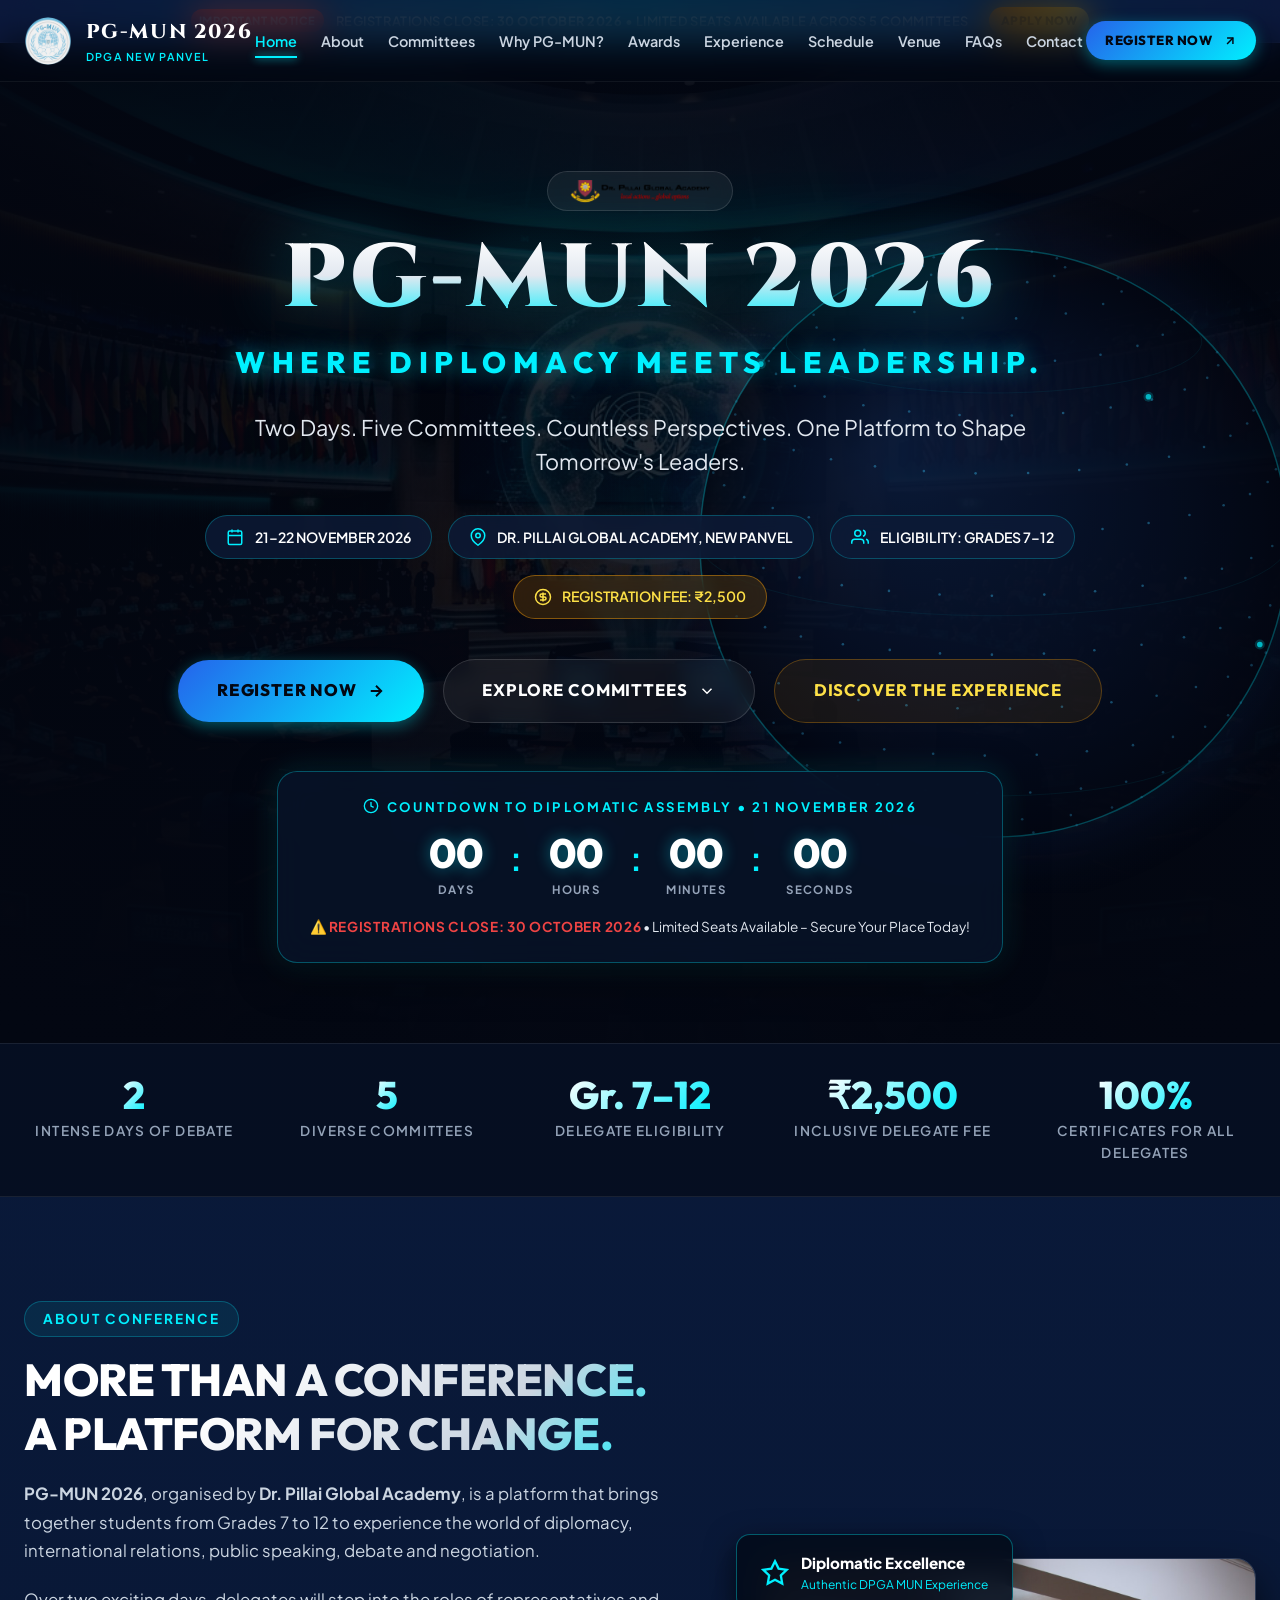
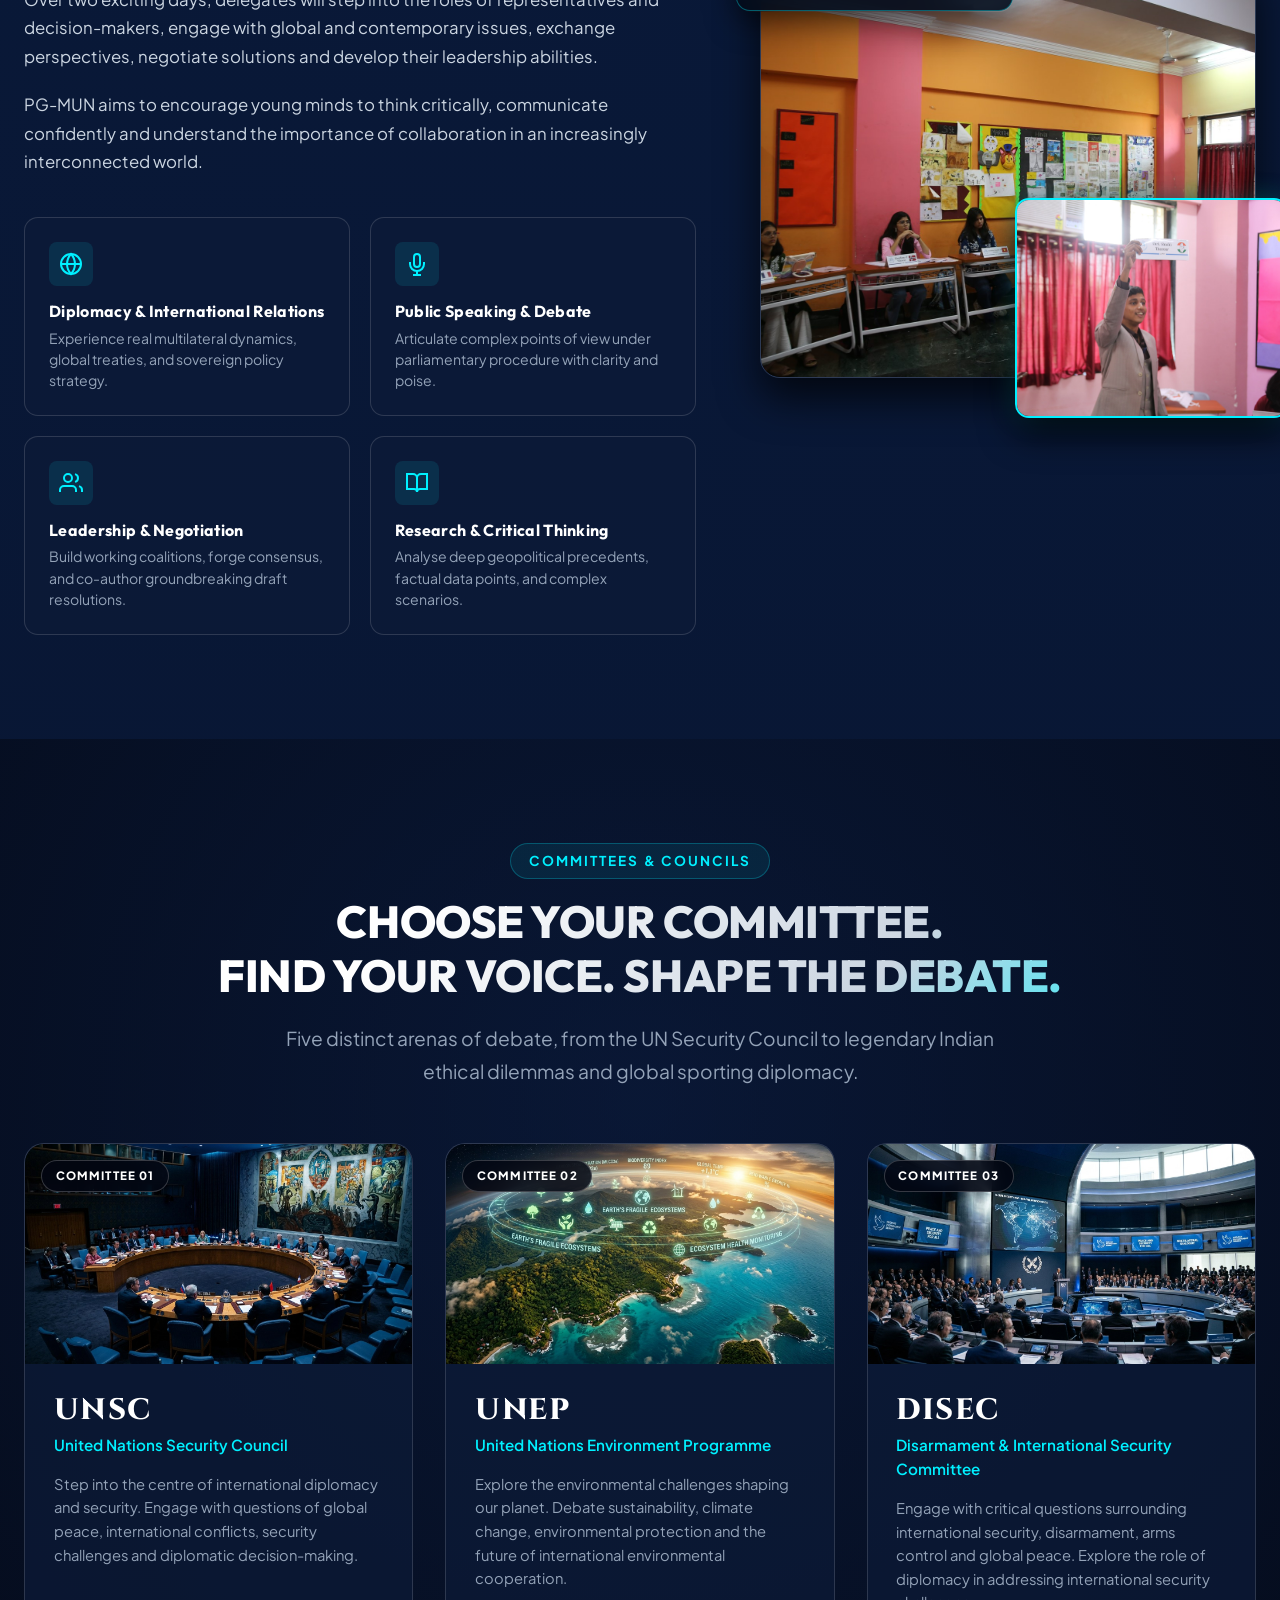
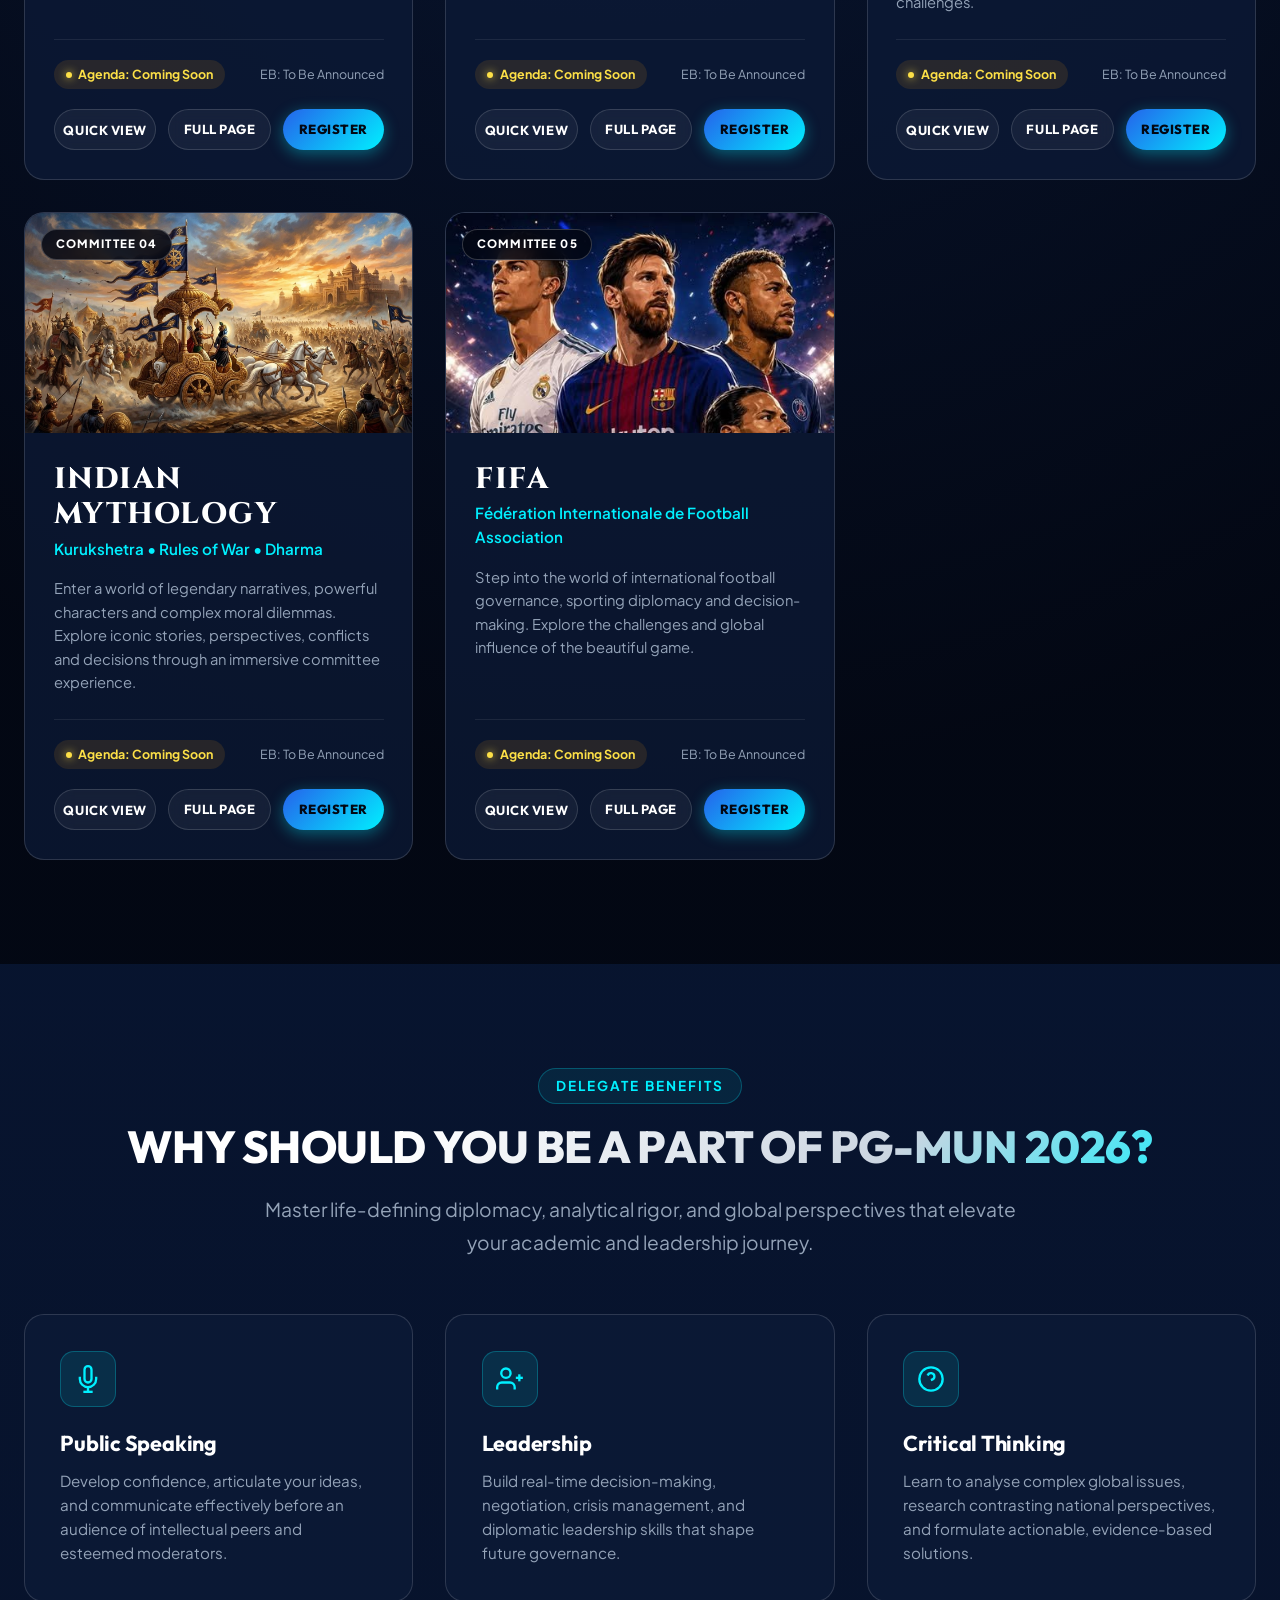
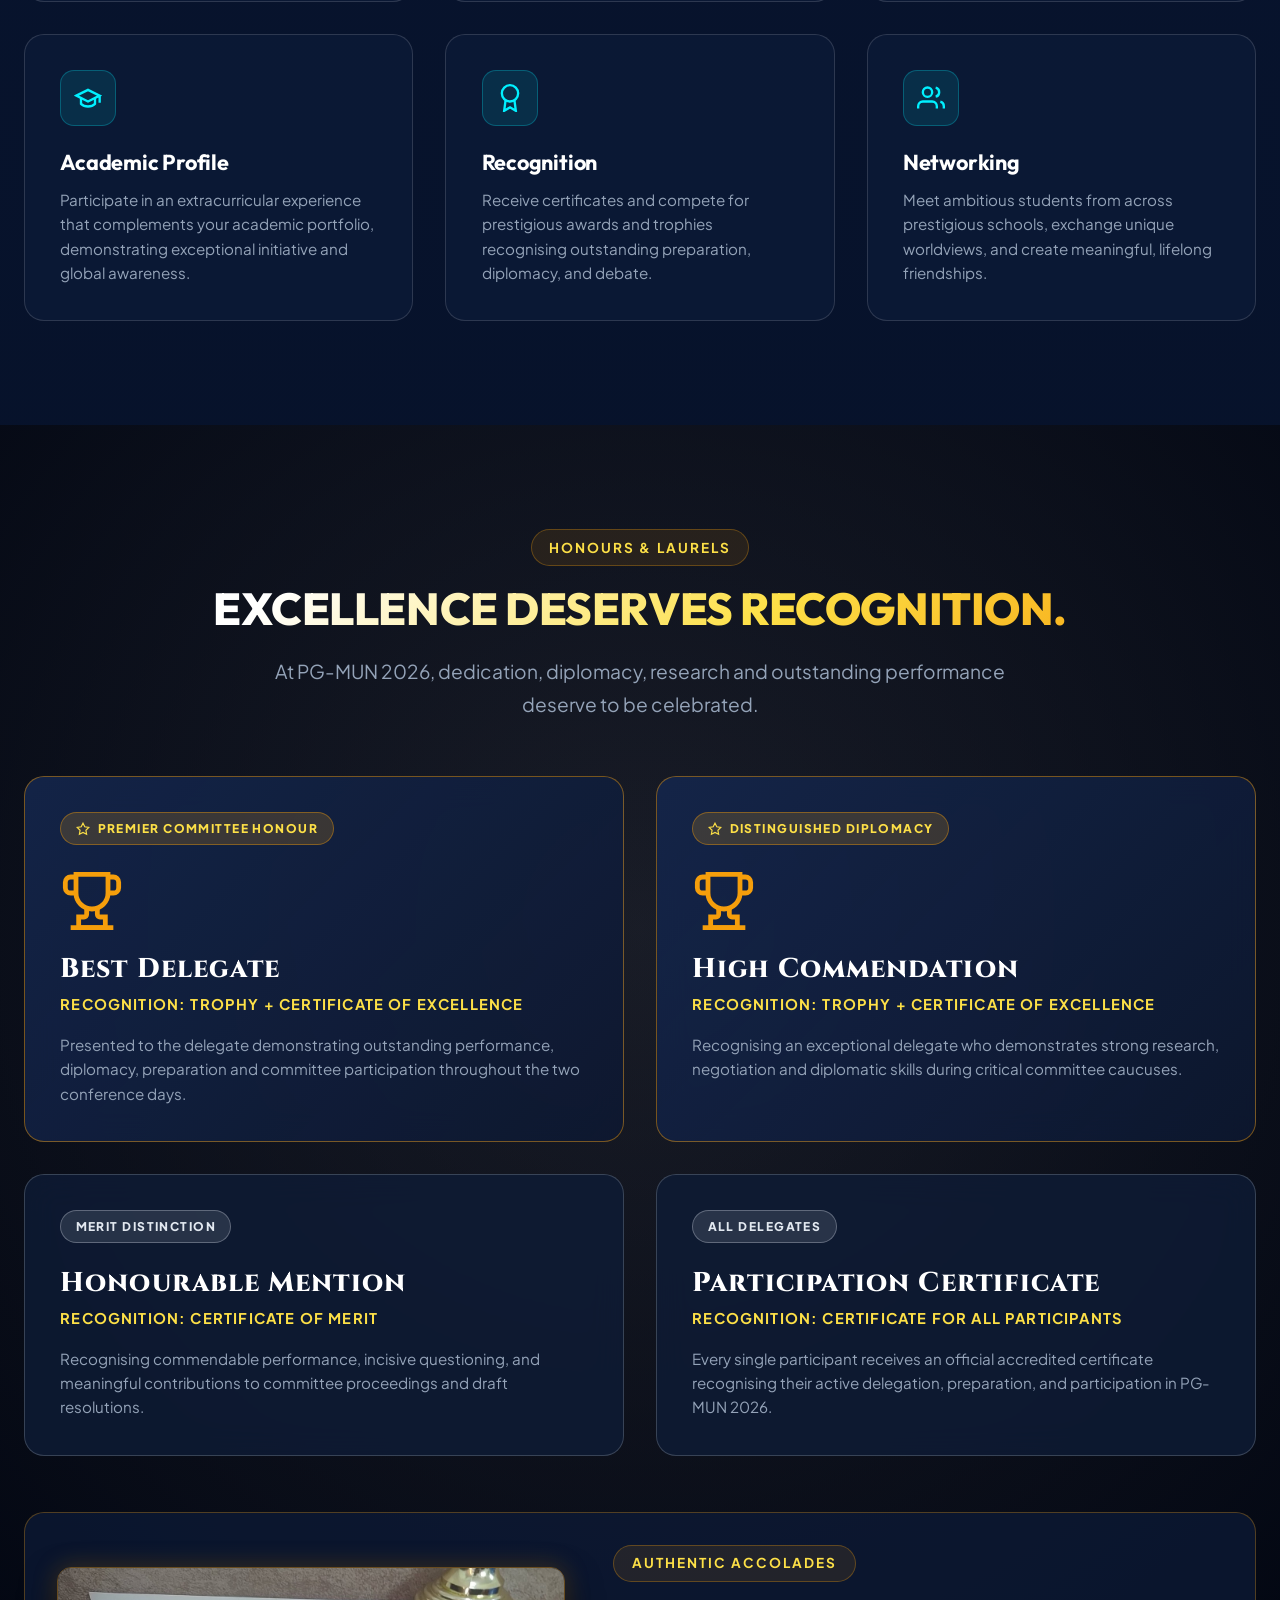
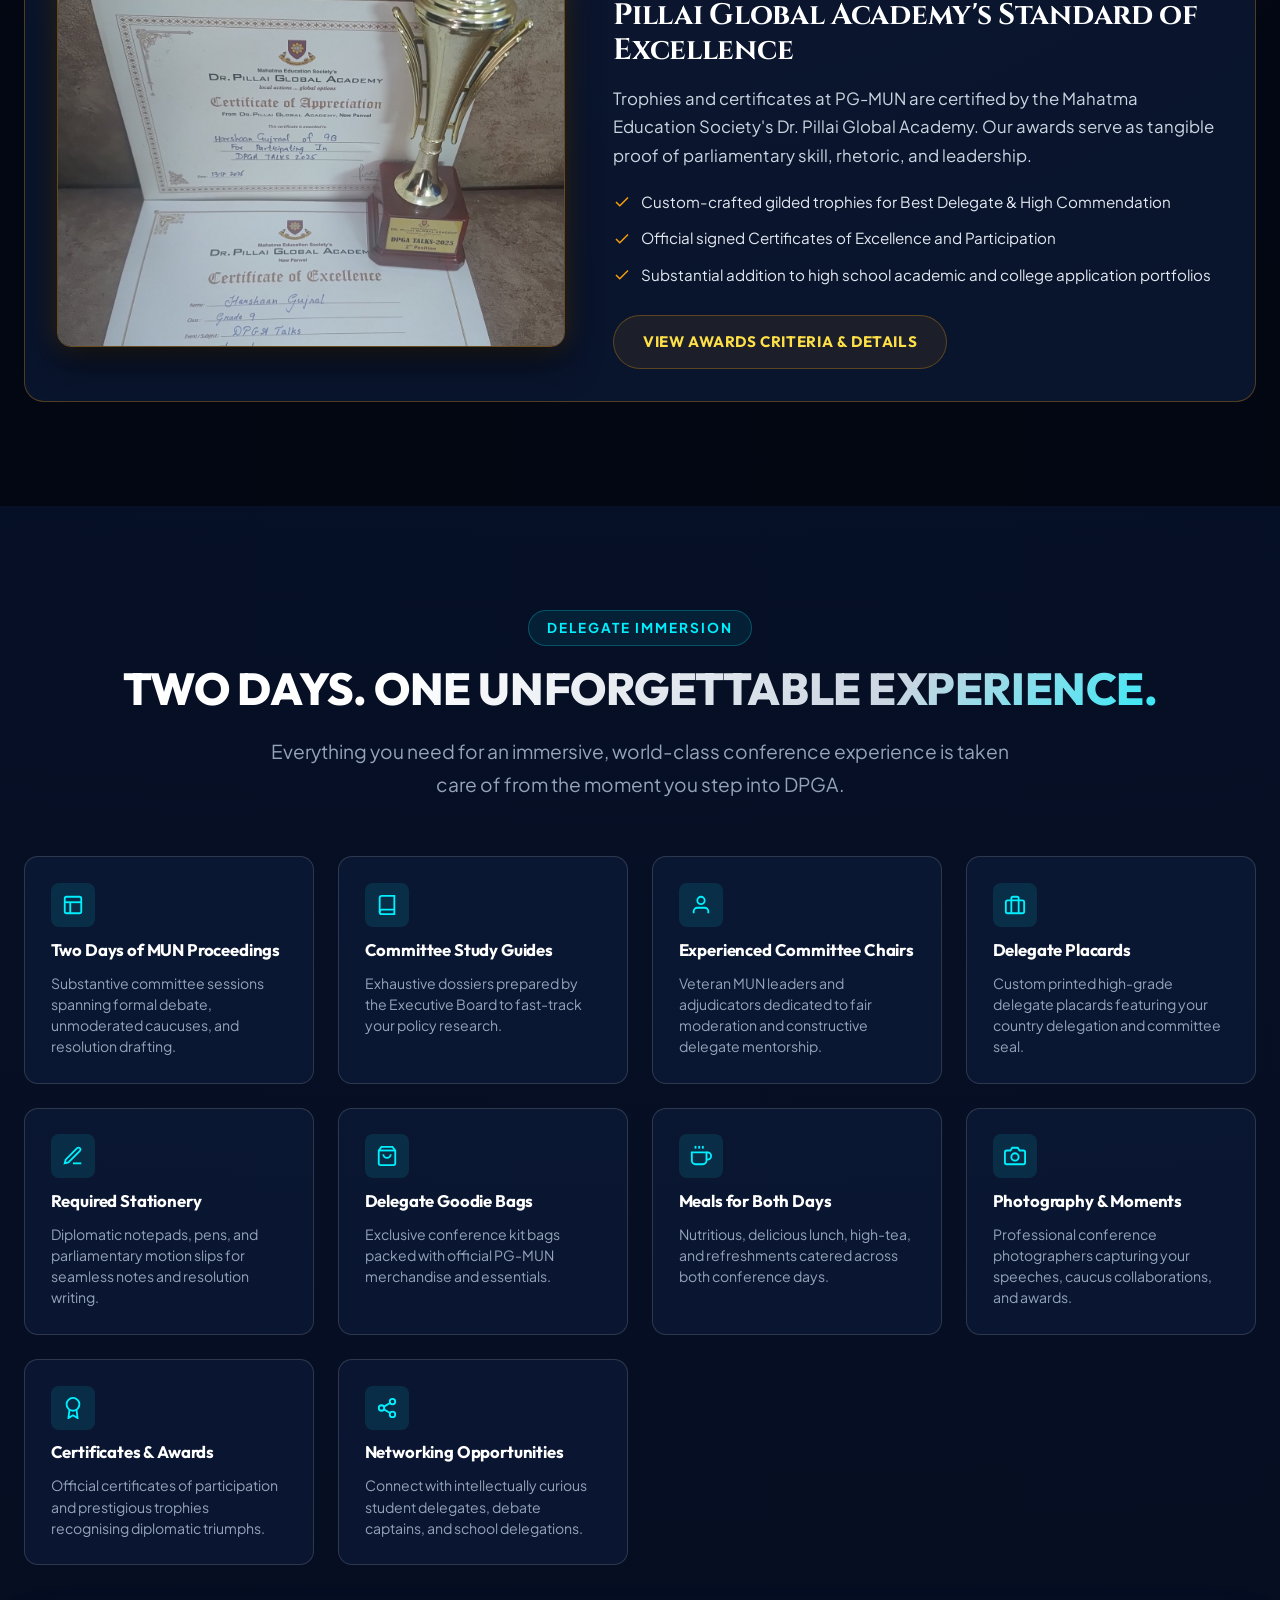
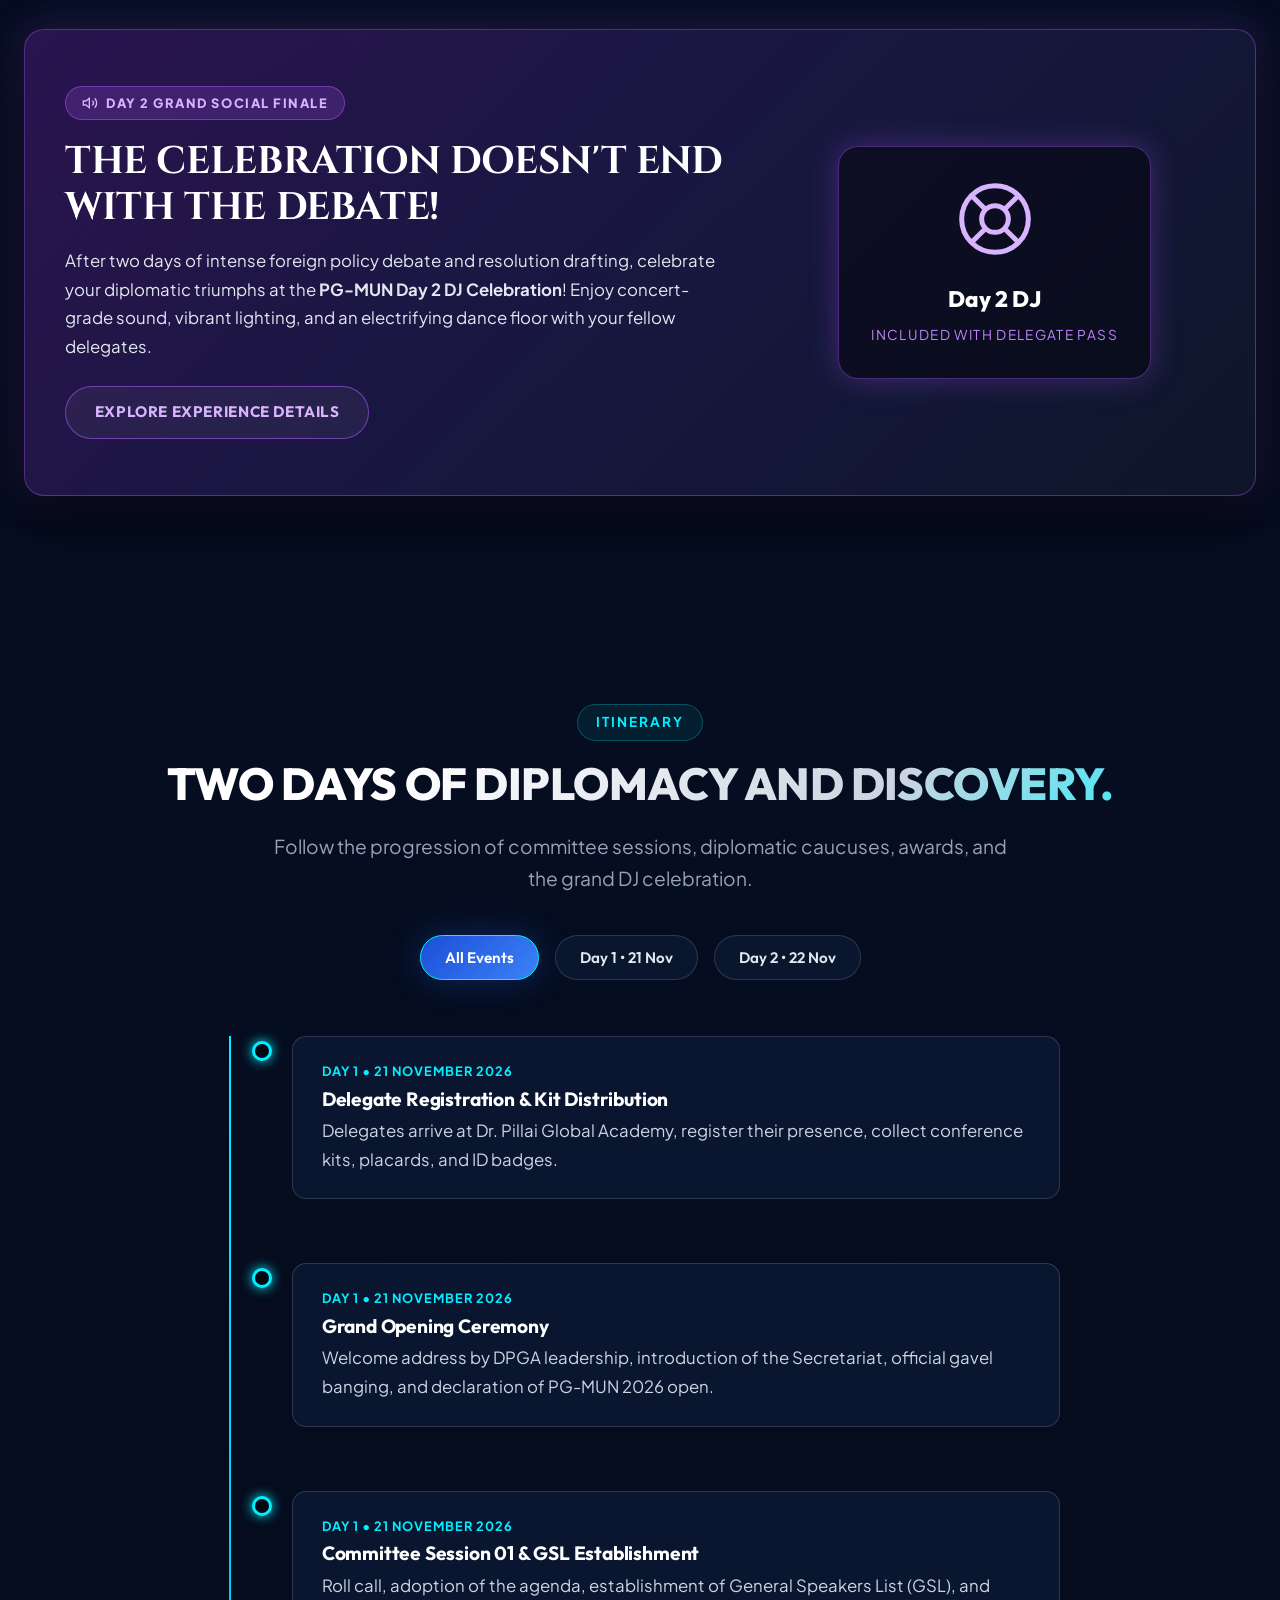
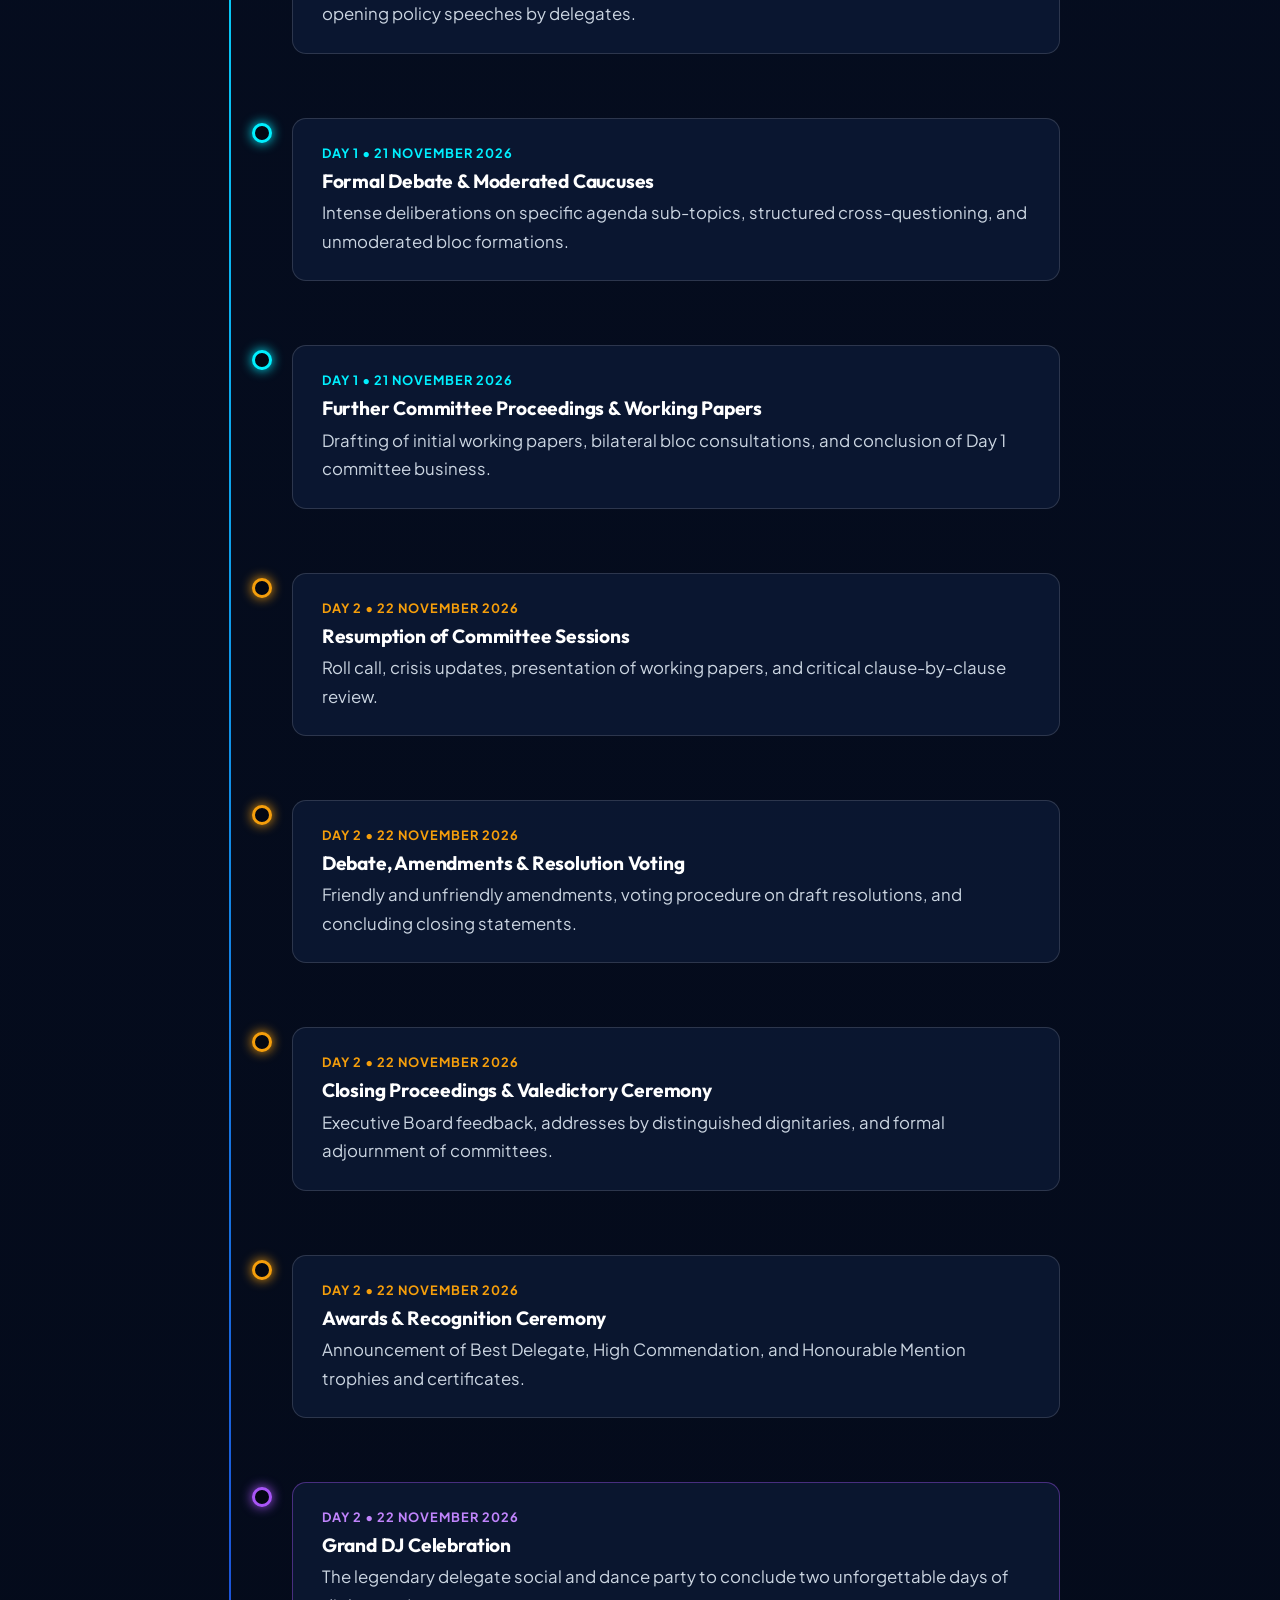
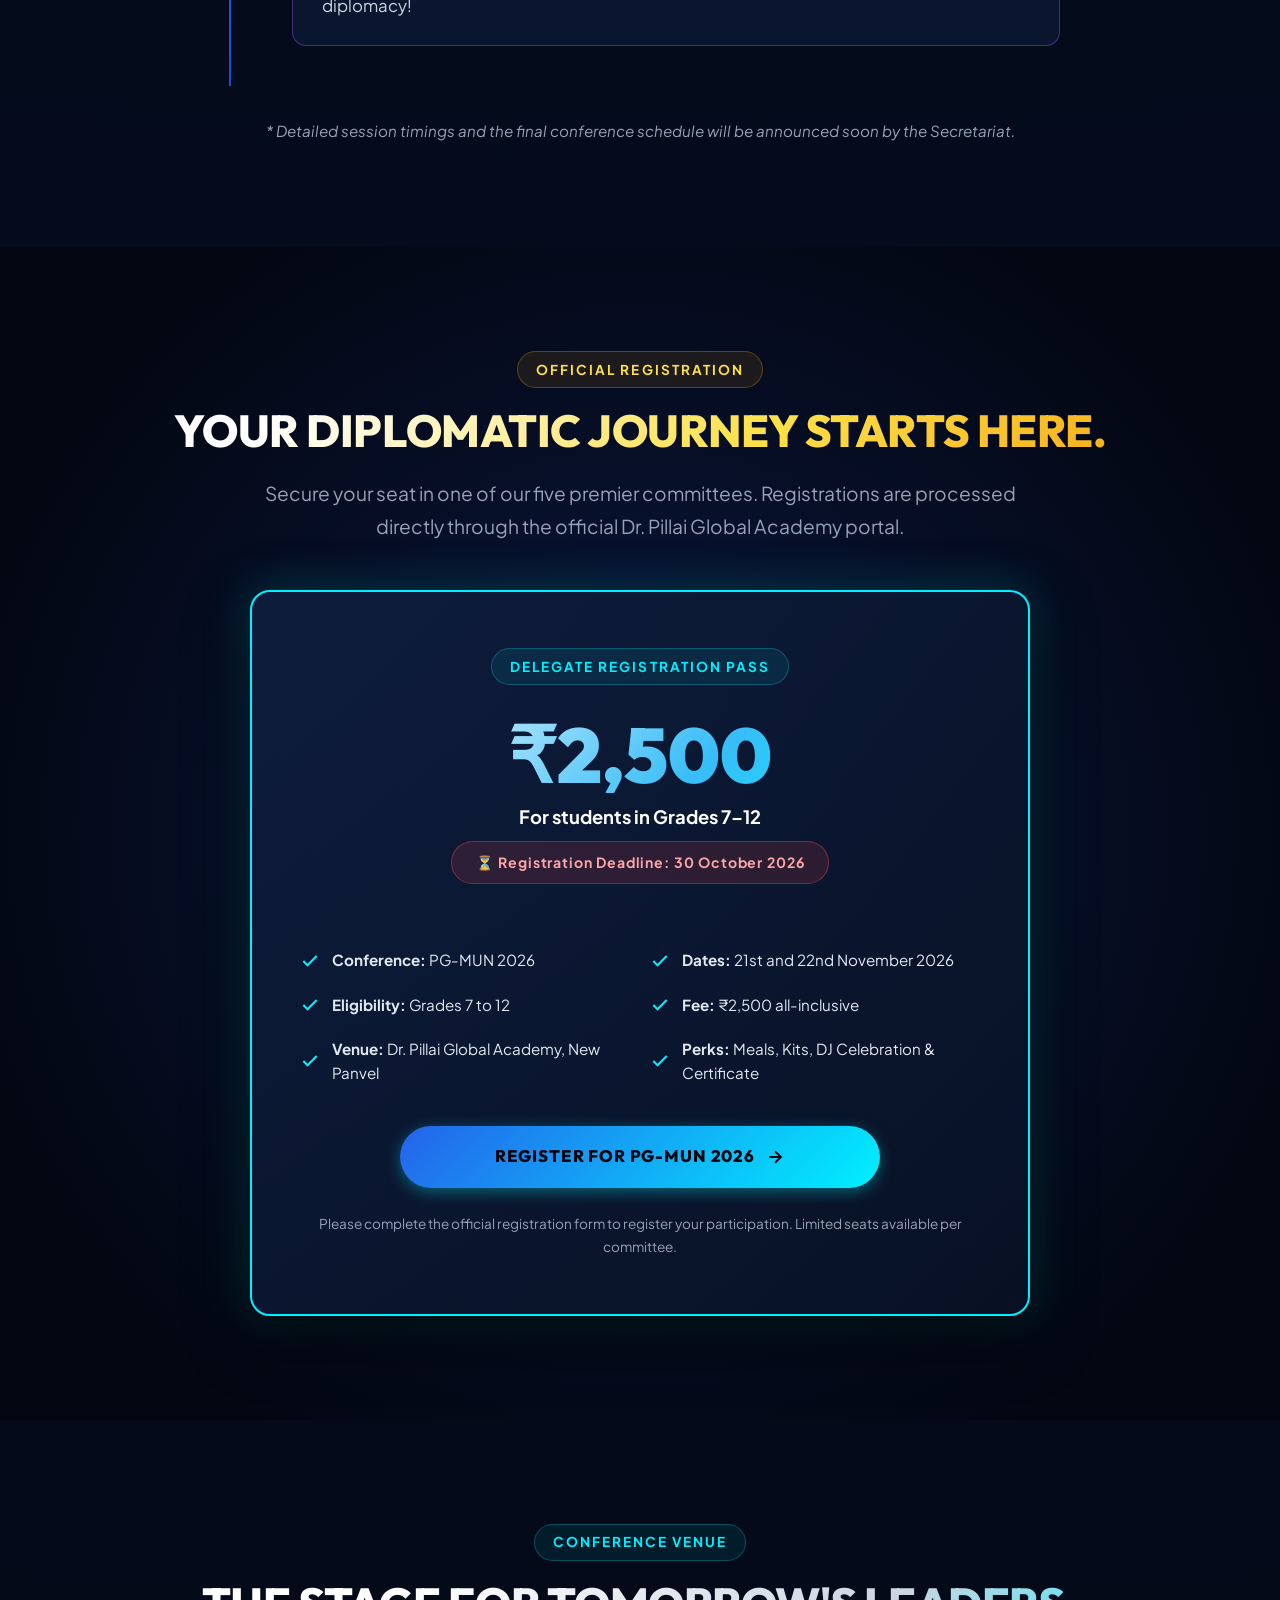
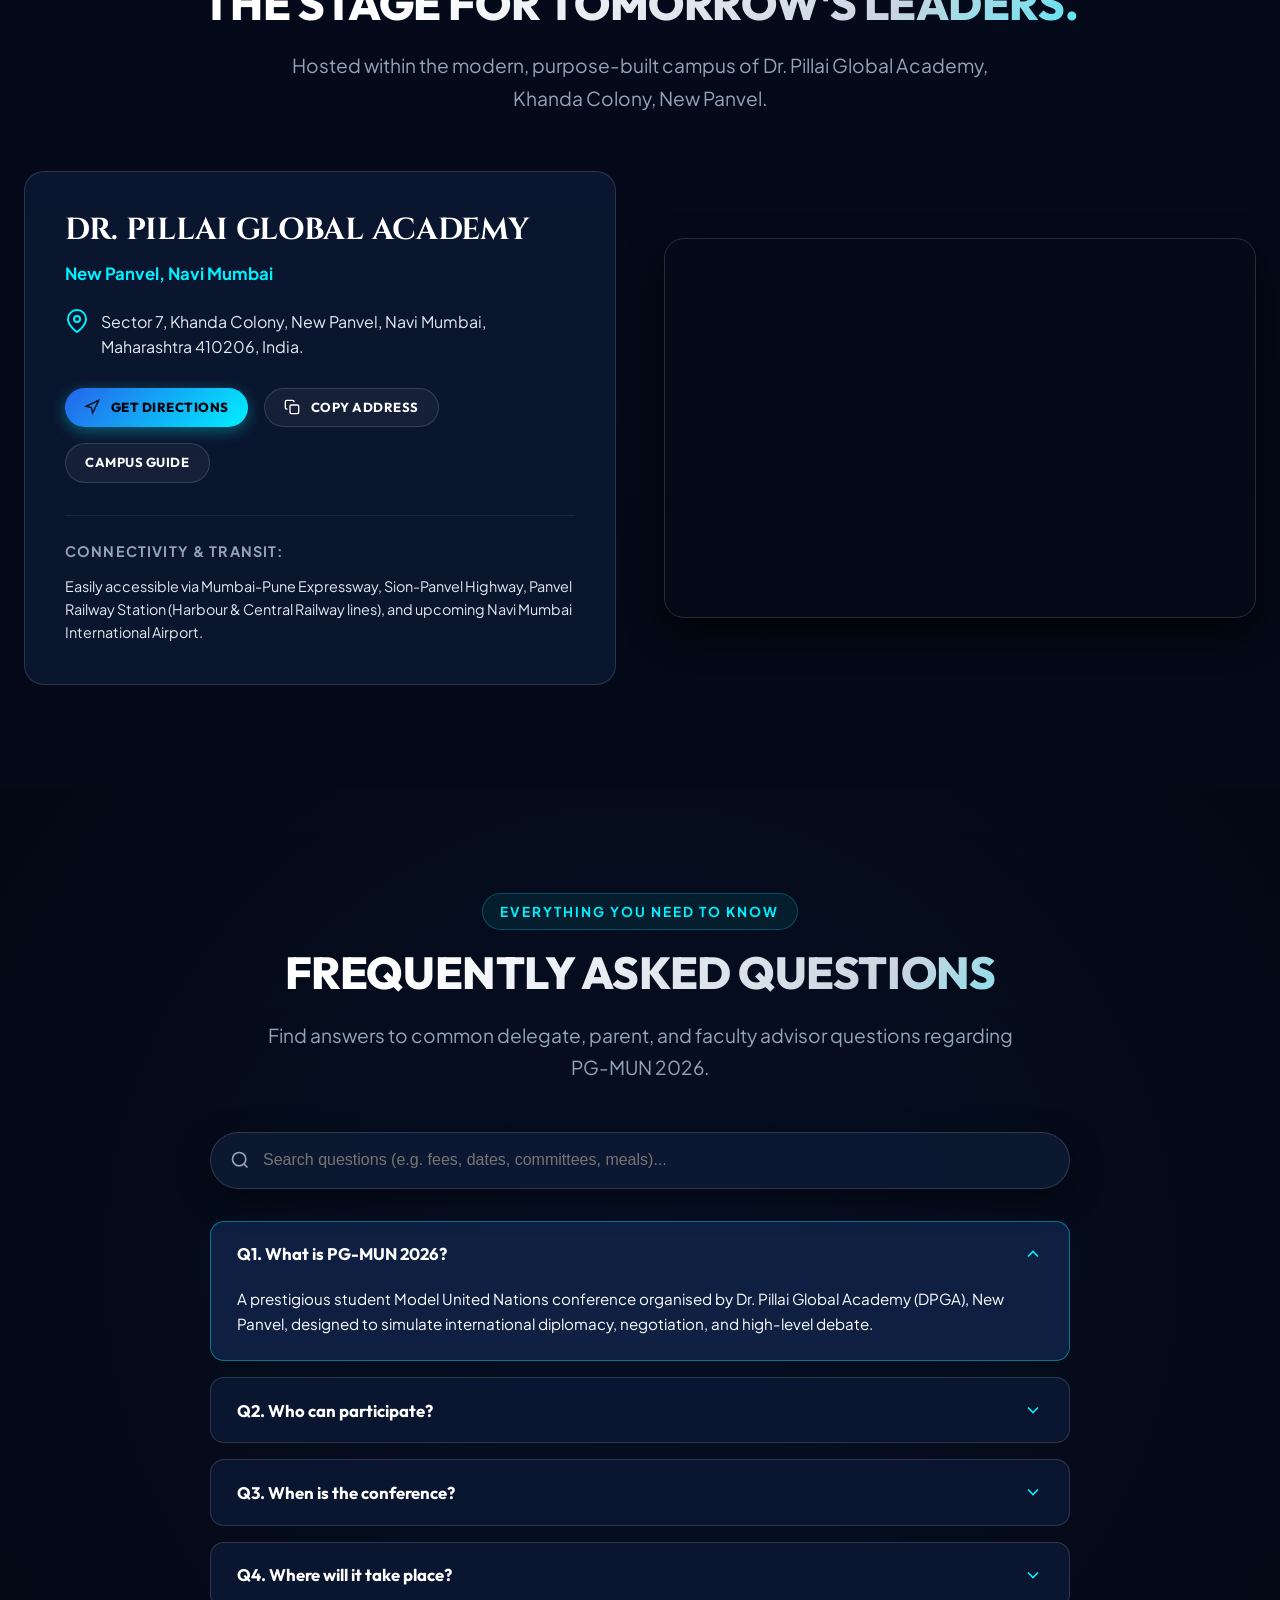
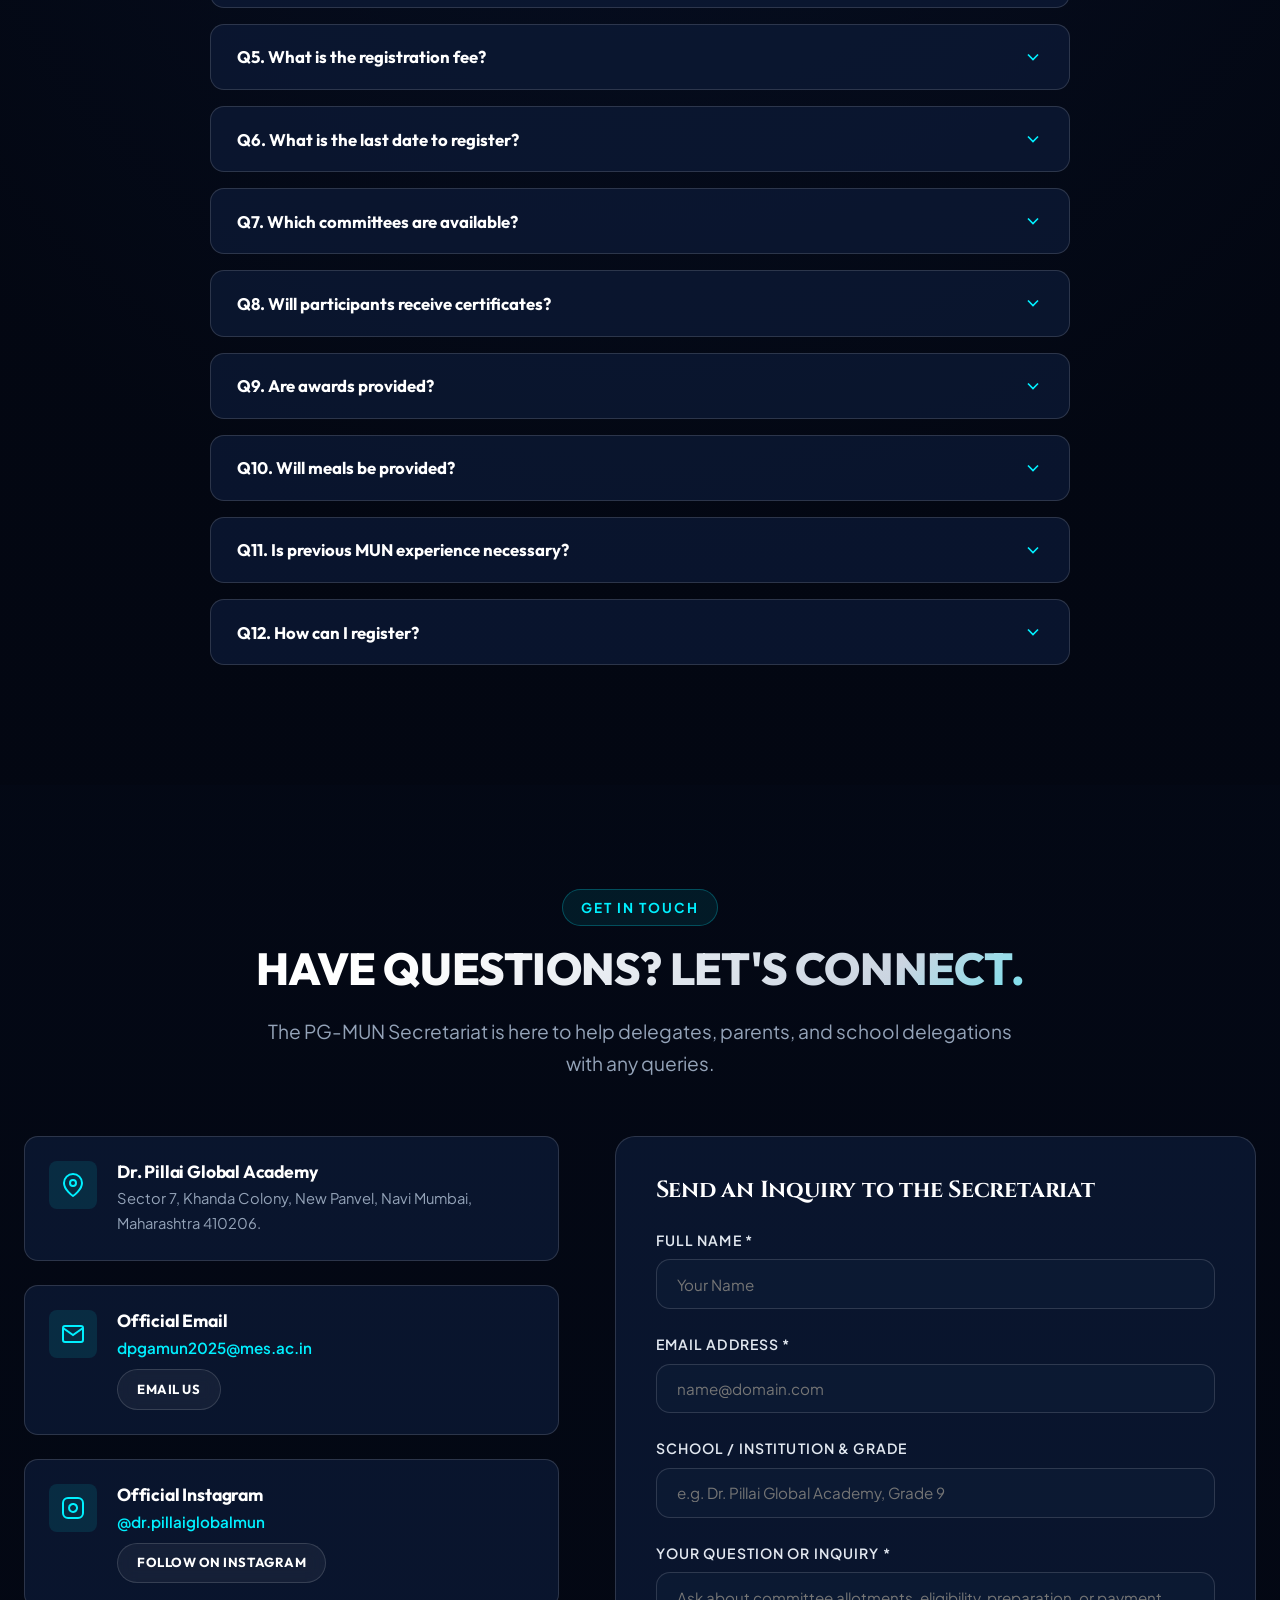
==== commit c0c39055: "Update index.html" ====
--- a/index.html
+++ b/index.html
@@ -863,8 +863,7 @@
               <line x1="14.83" y1="9.17" x2="19.07" y2="4.93"></line>
               <line x1="4.93" y1="19.07" x2="9.17" y2="14.83"></line>
             </svg>
-            <div style="font-family: var(--font-heading); font-size: 1.4rem; font-weight: 800; color: #fff;">Day 2 DJ
-              </div>
+            <div style="font-family: var(--font-heading); font-size: 1.4rem; font-weight: 800; color: #fff;">Day 2 DJ</div>
             <div
               style="font-size: 0.85rem; color: #c084fc; text-transform: uppercase; letter-spacing: 0.1em; margin-top: 0.4rem;">
               Included with Delegate Pass</div>
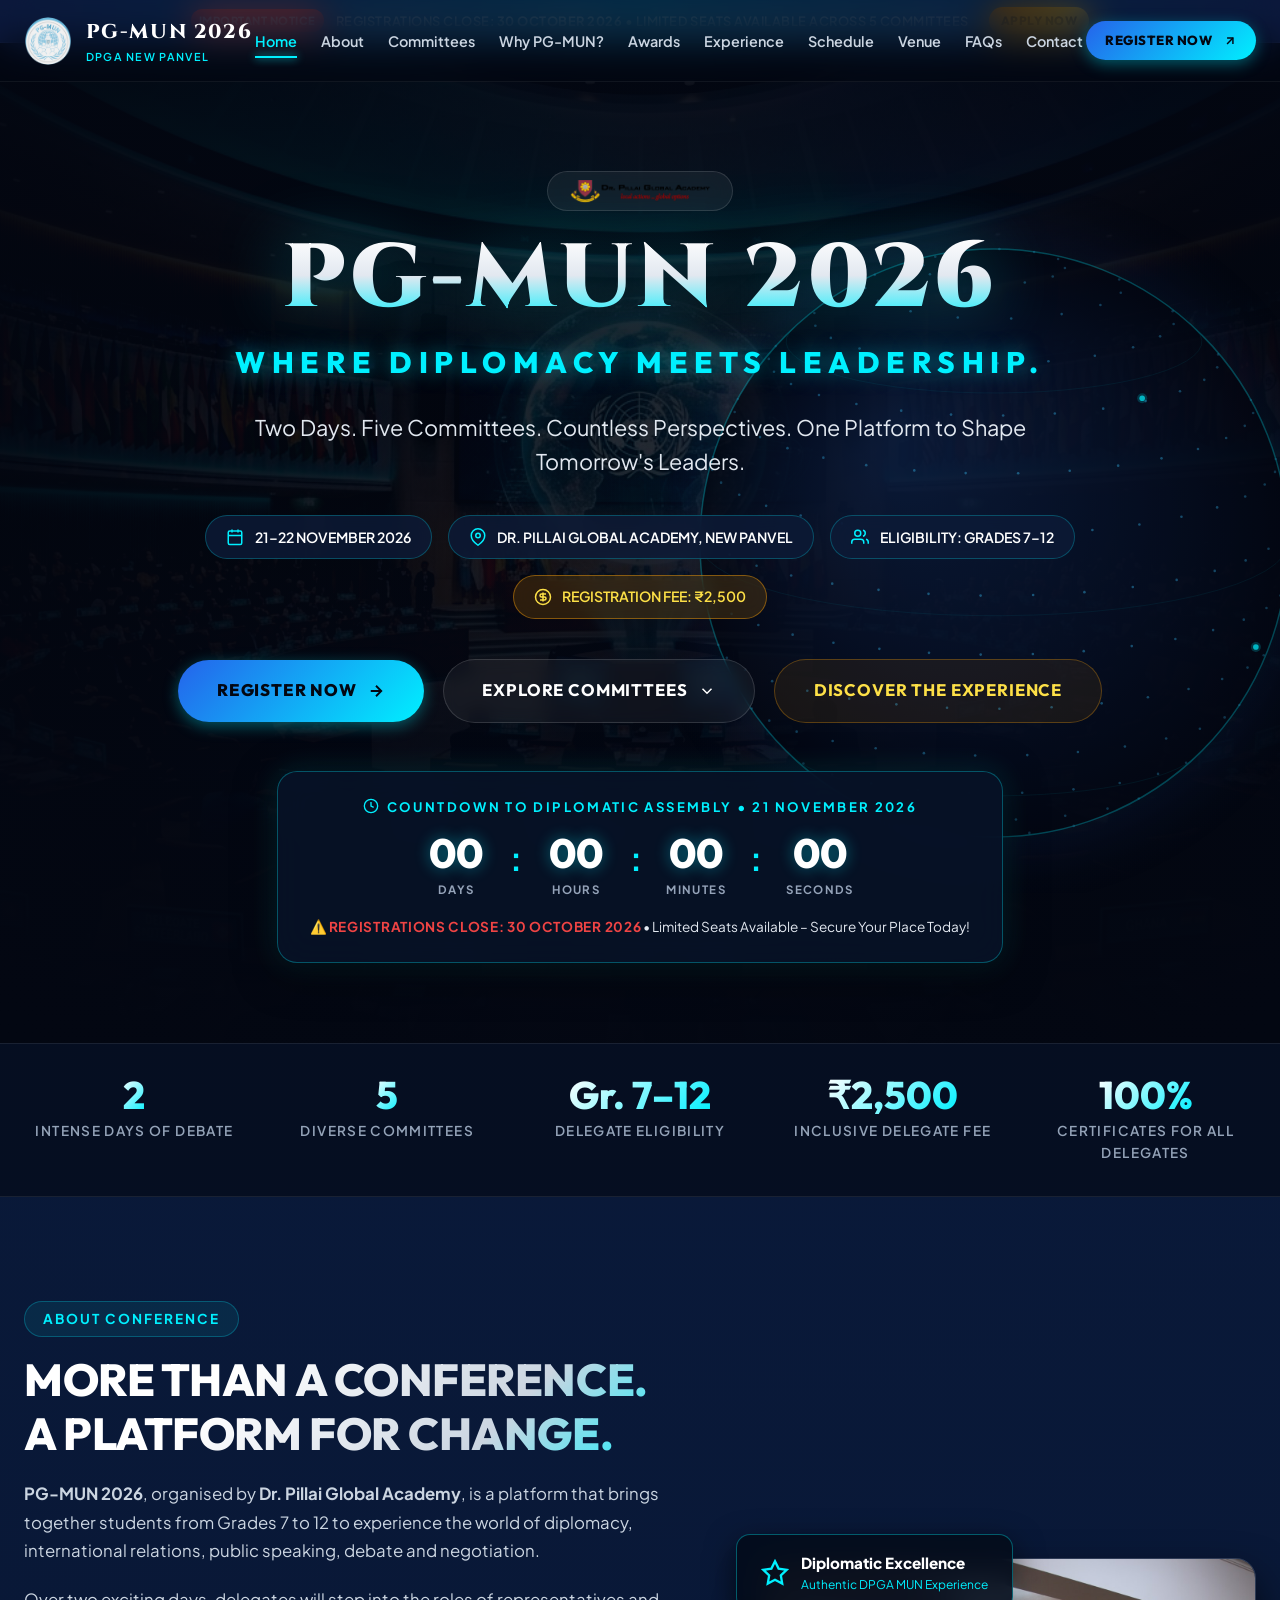
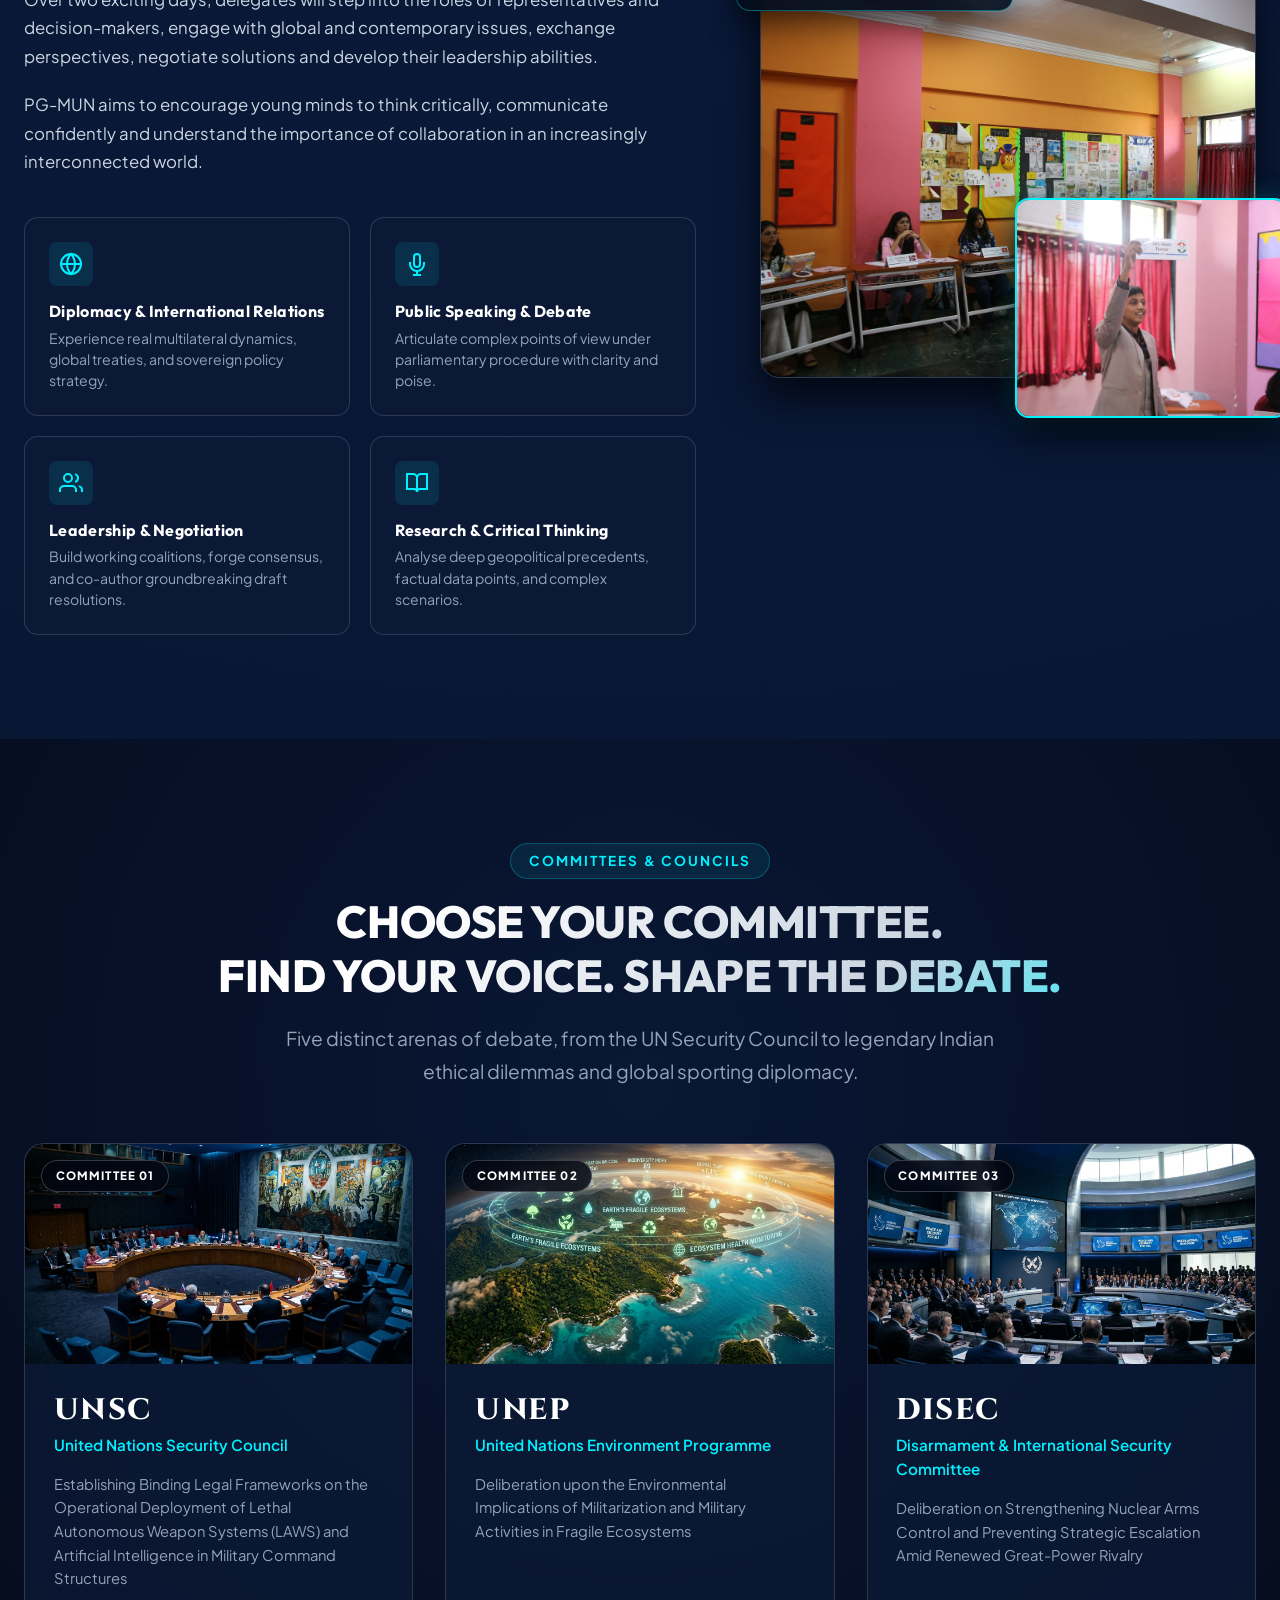
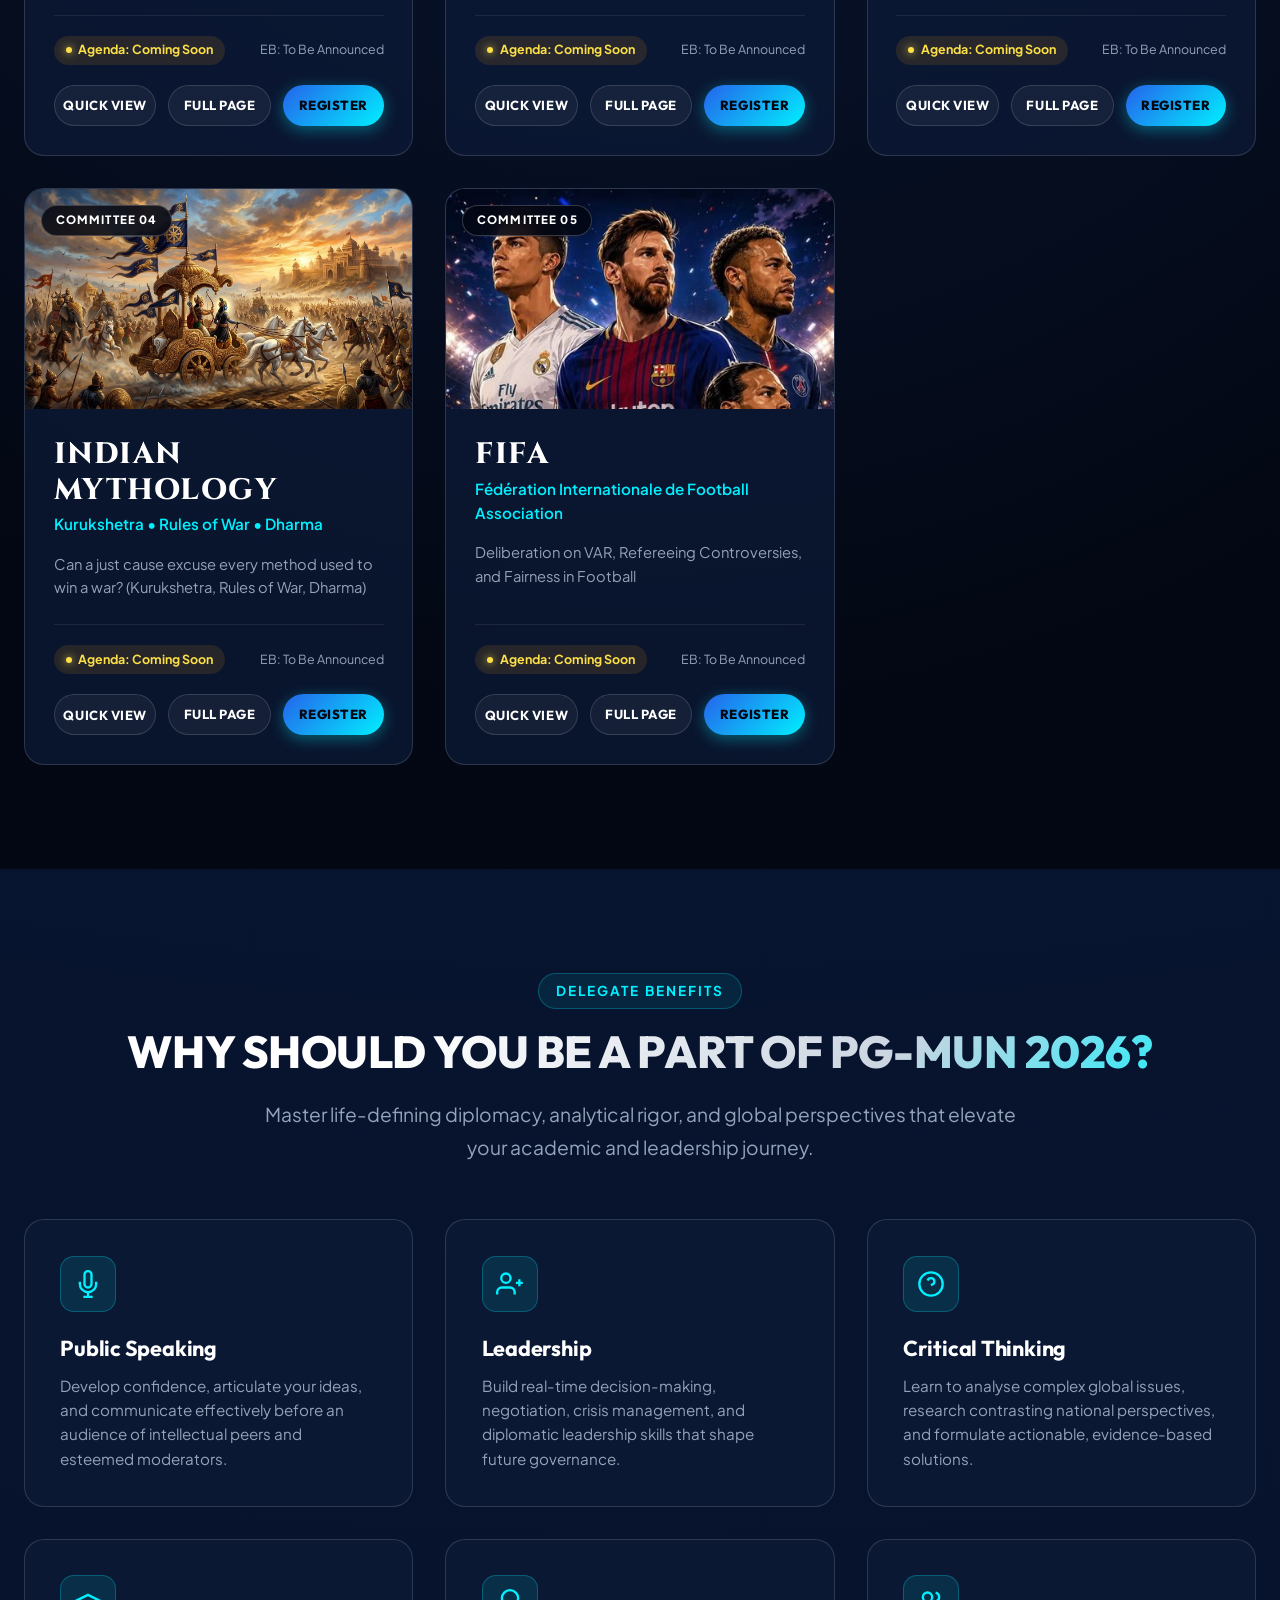
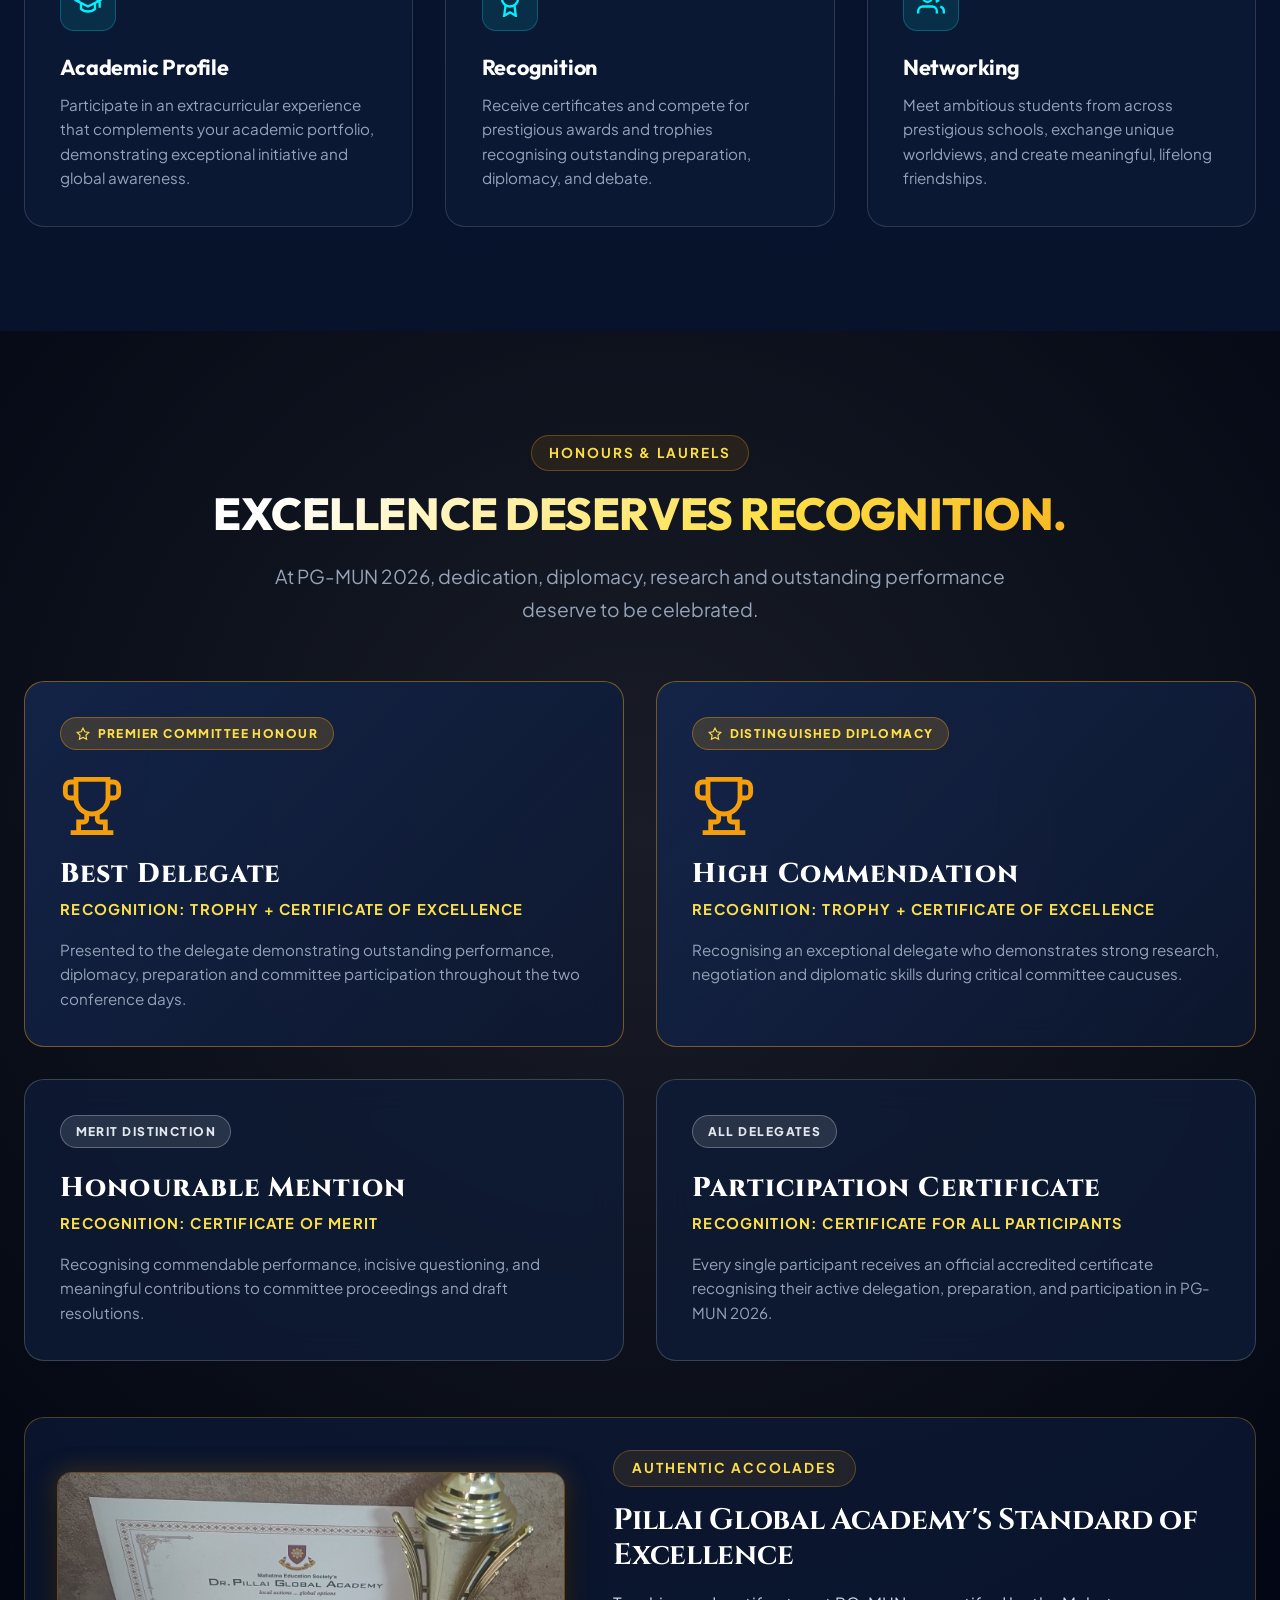
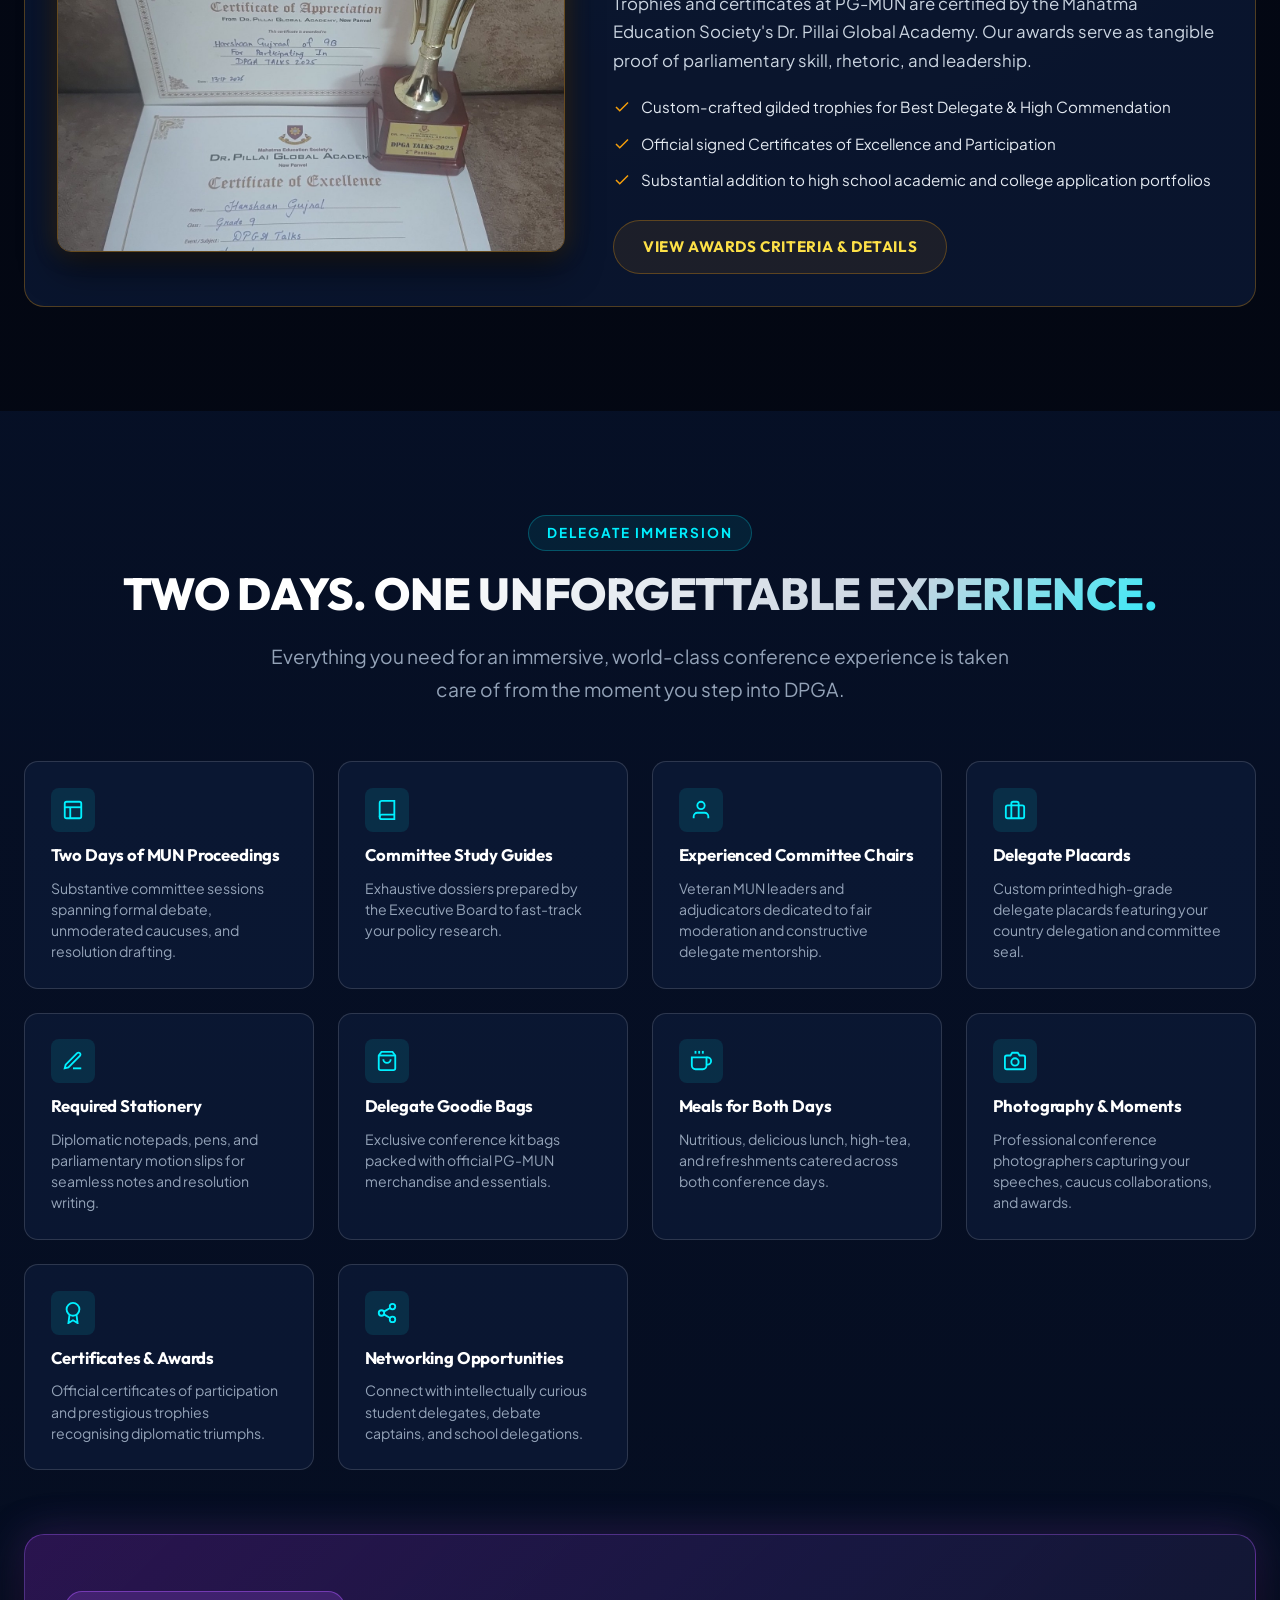
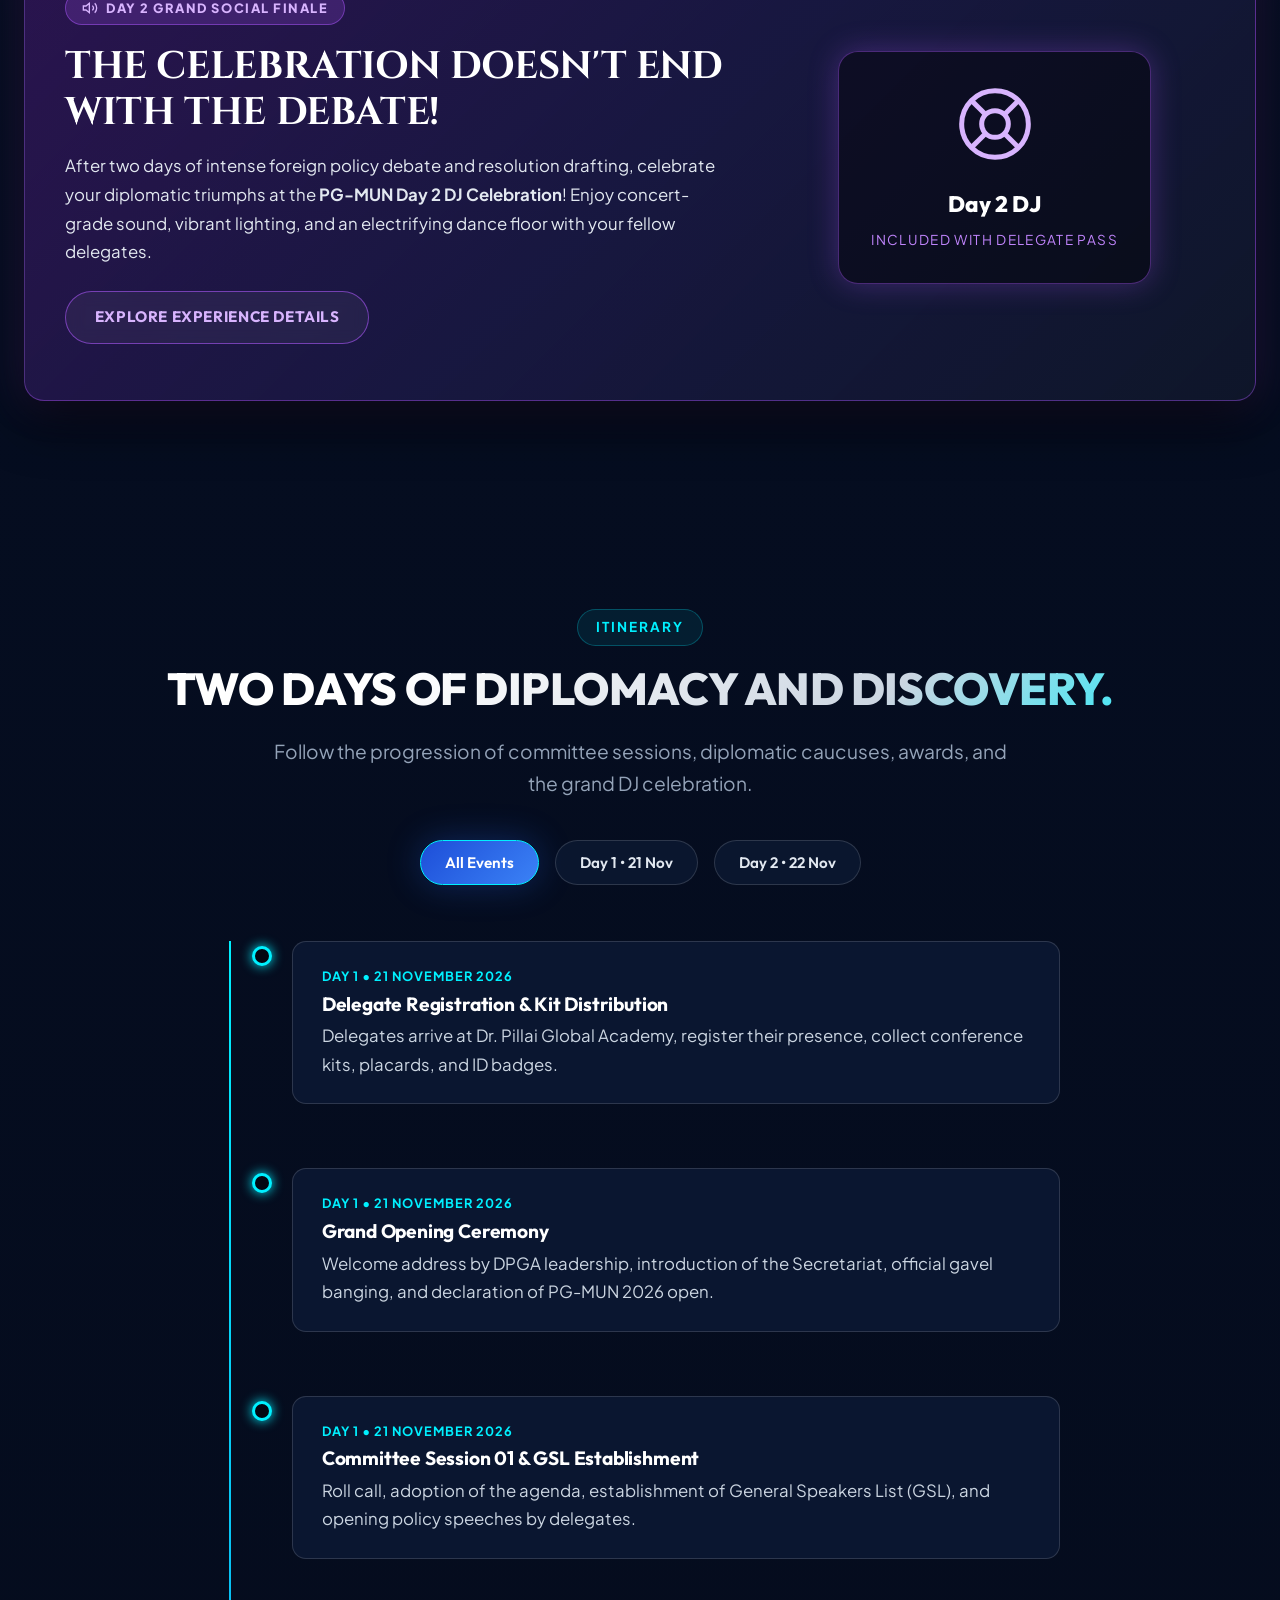
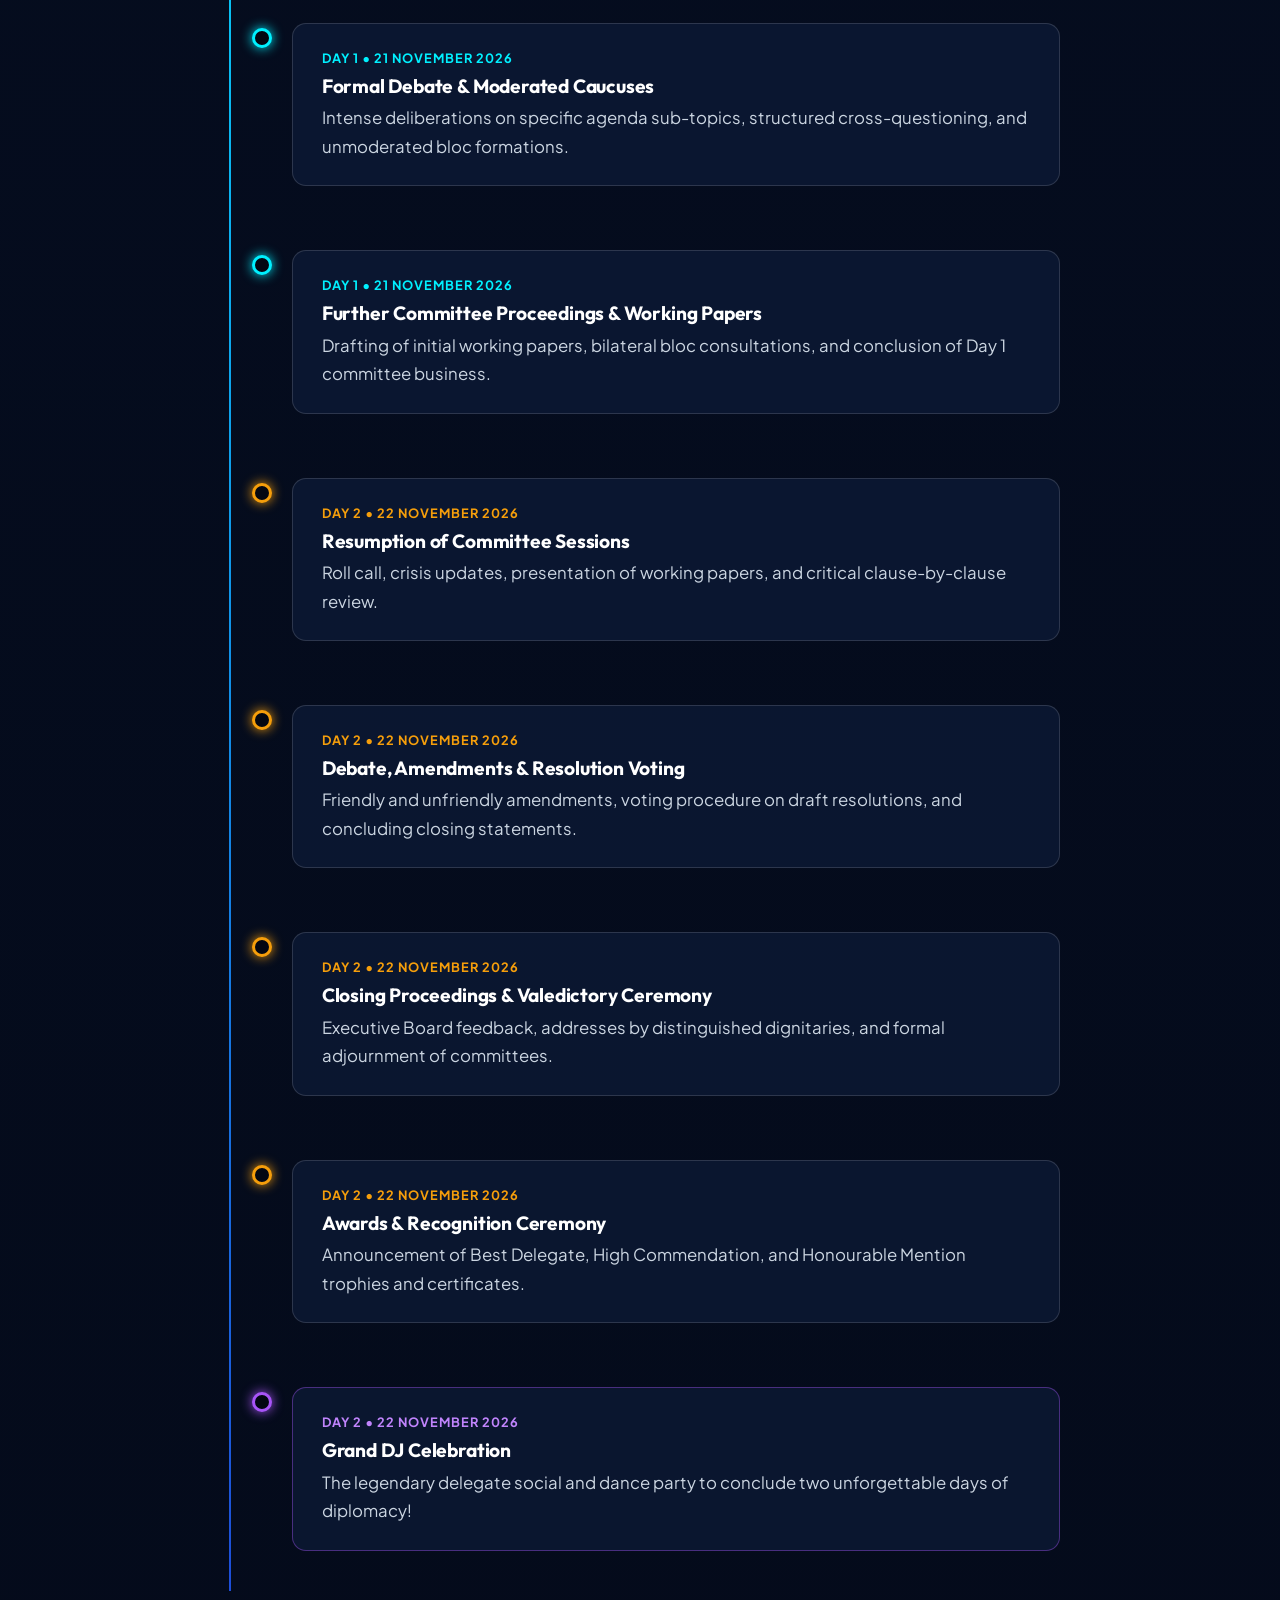
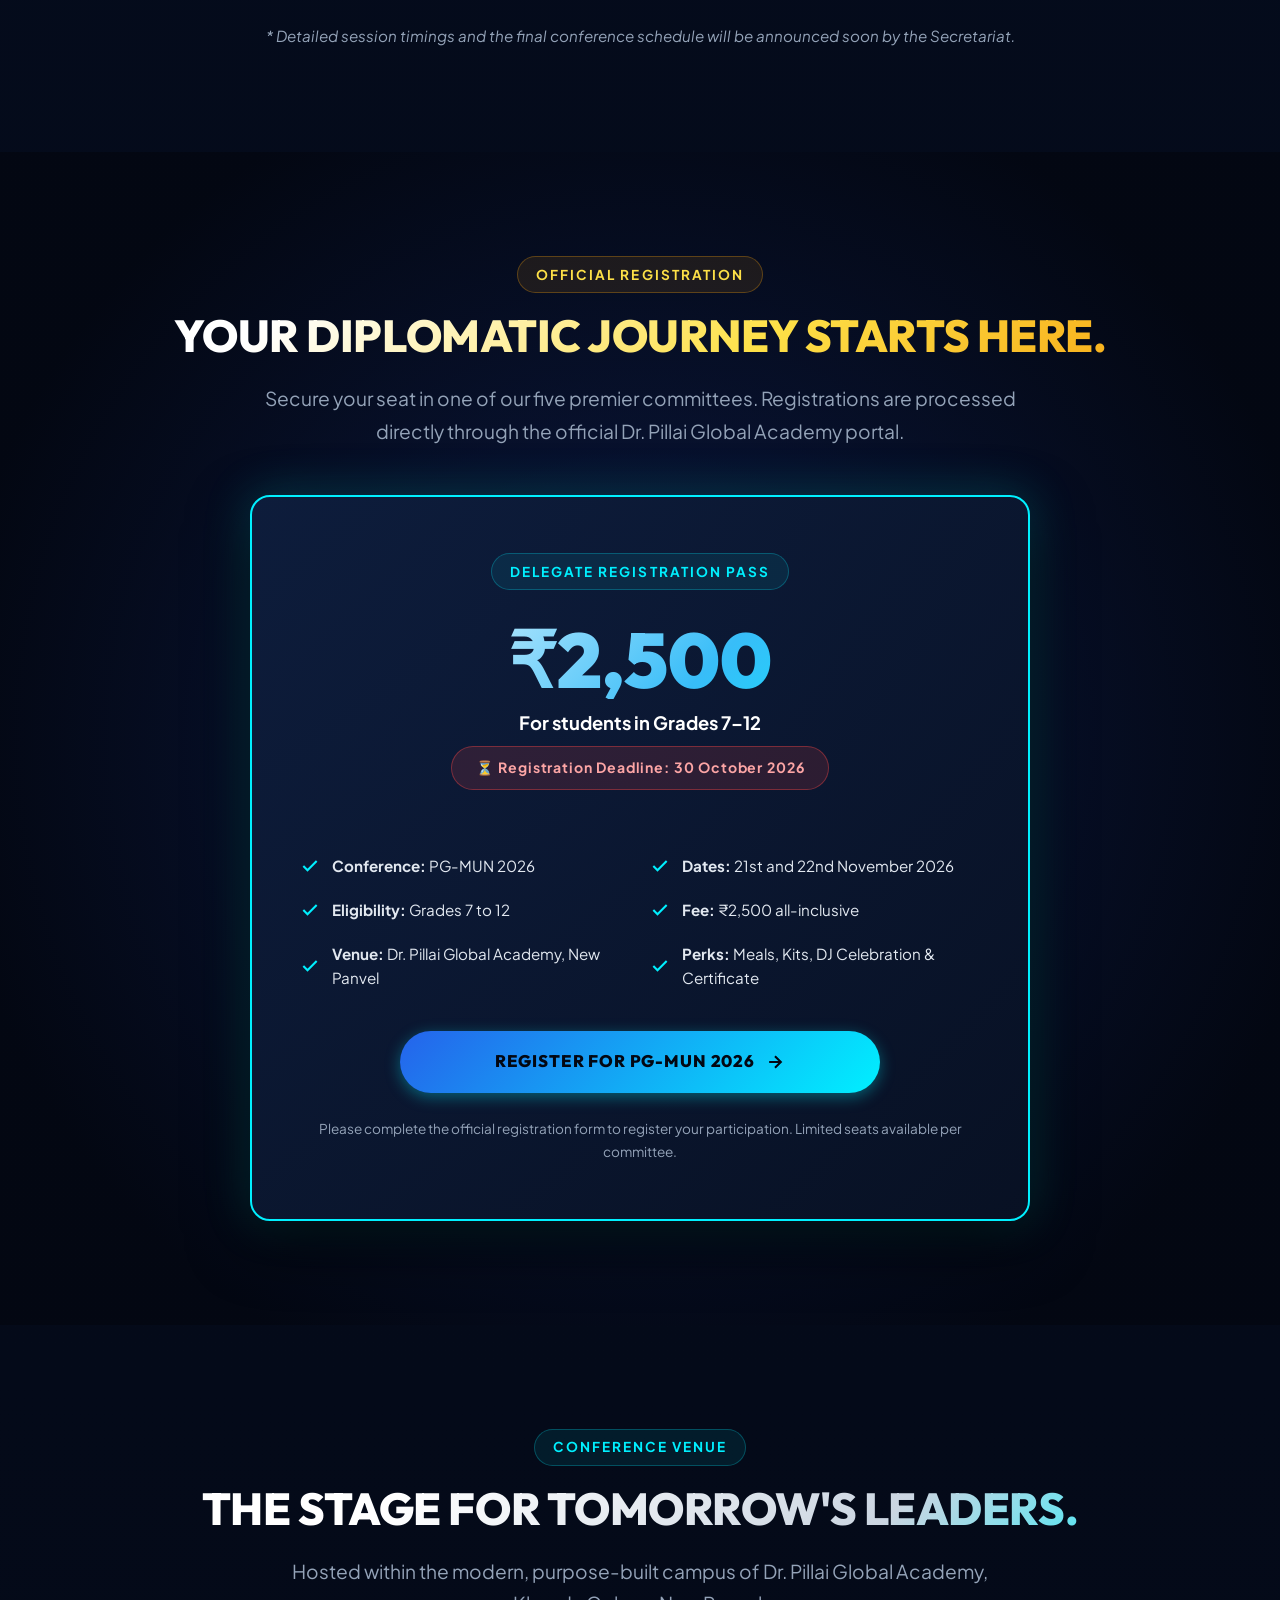
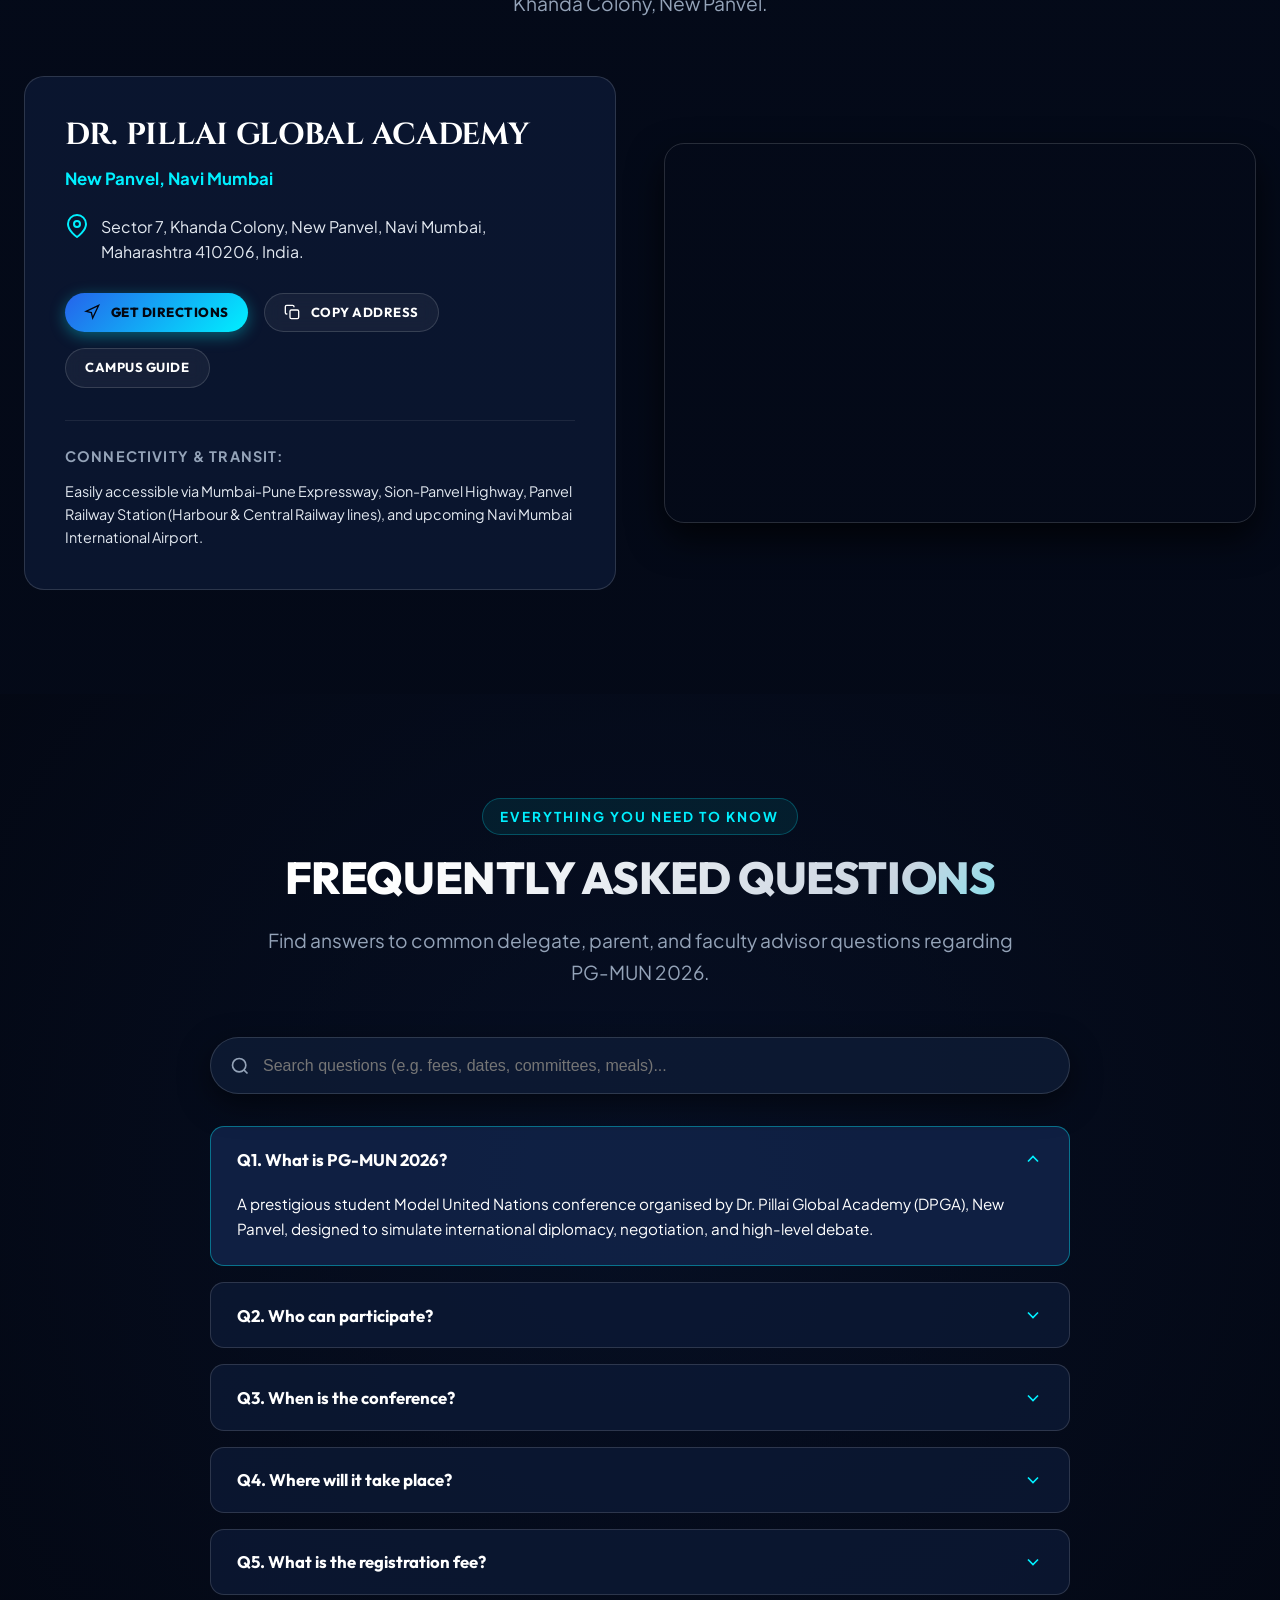
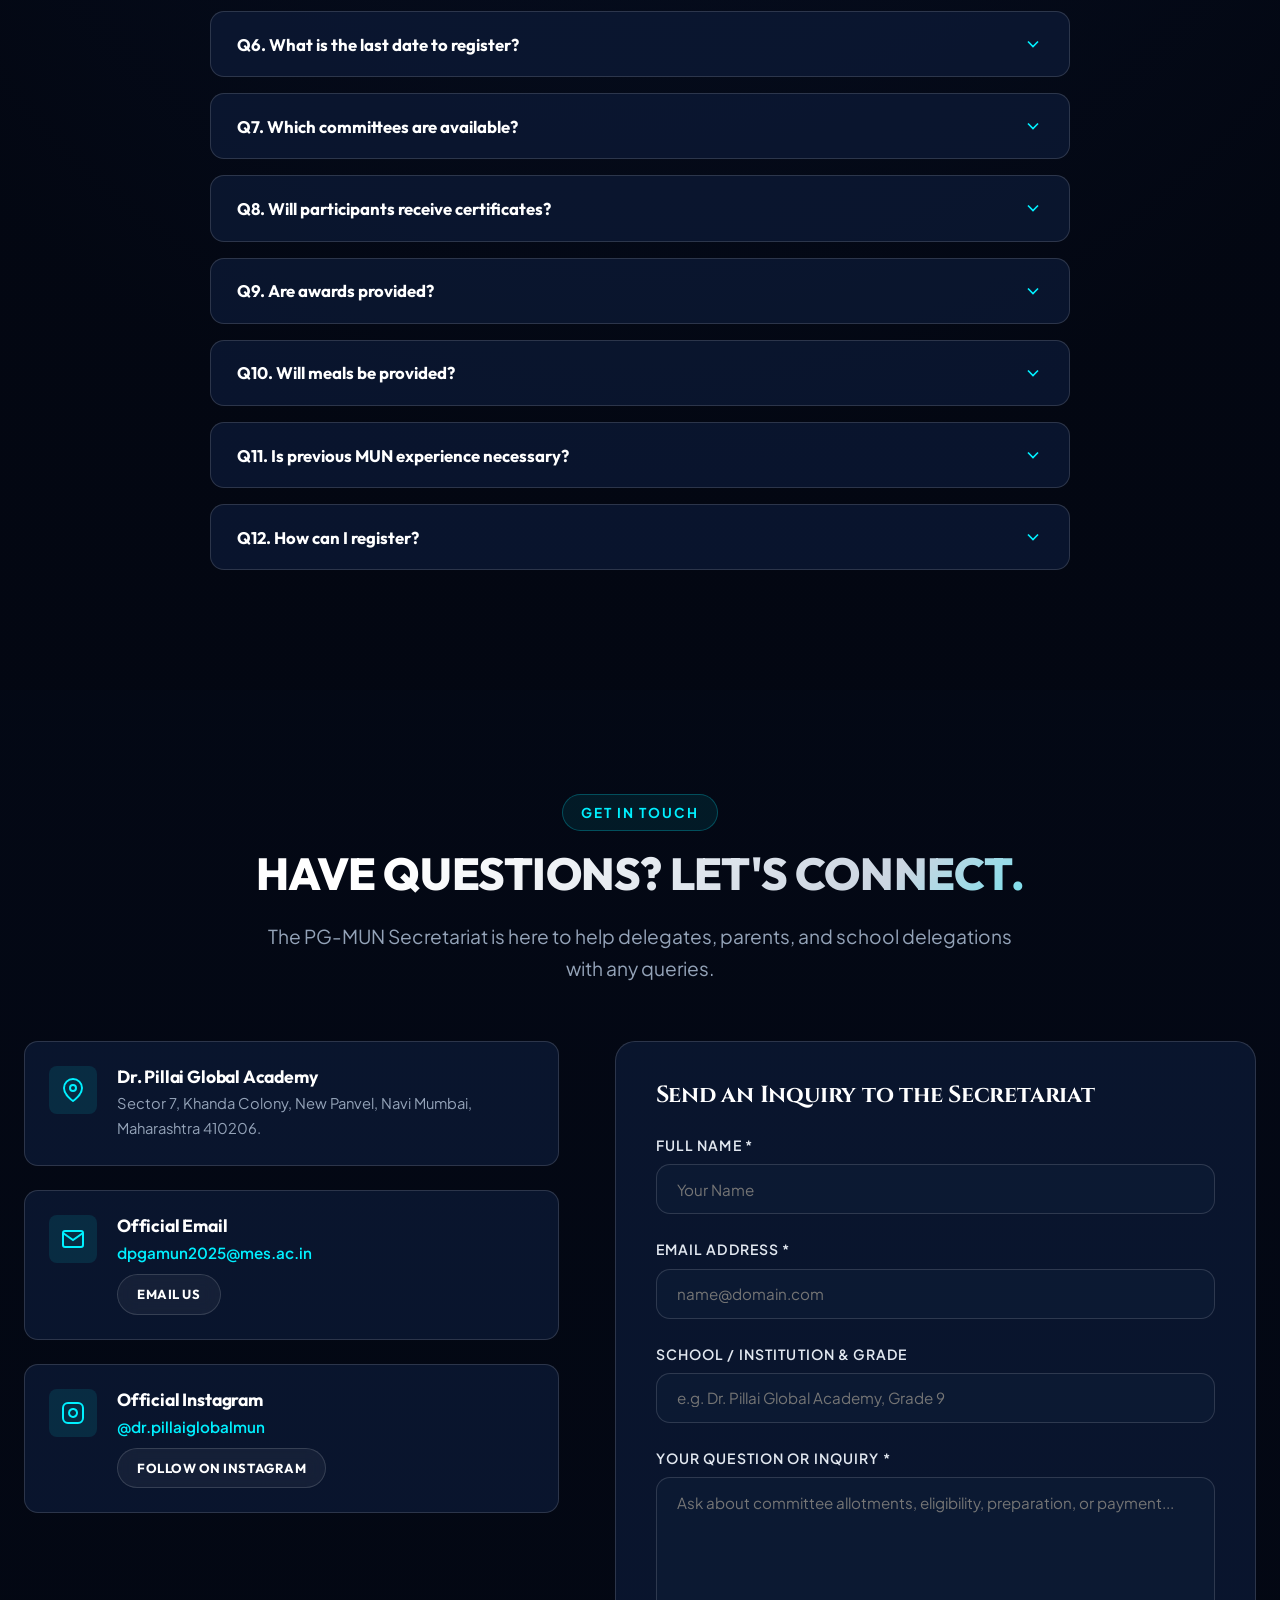
==== commit f5dbb6f1: "Revise committee descriptions for clarity and relevance Updated committee descriptions to reflect ne" ====
--- a/index.html
+++ b/index.html
@@ -340,8 +340,7 @@
             <h3 class="committee-code">UNSC</h3>
             <div class="committee-full-name">United Nations Security Council</div>
             <p class="committee-desc">
-              Step into the centre of international diplomacy and security. Engage with questions of global peace,
-              international conflicts, security challenges and diplomatic decision-making.
+Establishing Binding Legal Frameworks on the Operational Deployment of Lethal Autonomous Weapon Systems (LAWS) and Artificial Intelligence in Military Command Structures
             </p>
             <div class="committee-meta-row">
               <span class="agenda-status-pill"><span class="dot"></span> Agenda: Coming Soon</span>
@@ -367,8 +366,7 @@
             <h3 class="committee-code">UNEP</h3>
             <div class="committee-full-name">United Nations Environment Programme</div>
             <p class="committee-desc">
-              Explore the environmental challenges shaping our planet. Debate sustainability, climate change,
-              environmental protection and the future of international environmental cooperation.
+              Deliberation upon the Environmental Implications of Militarization and Military Activities in Fragile Ecosystems
             </p>
             <div class="committee-meta-row">
               <span class="agenda-status-pill"><span class="dot"></span> Agenda: Coming Soon</span>
@@ -394,8 +392,7 @@
             <h3 class="committee-code">DISEC</h3>
             <div class="committee-full-name">Disarmament &amp; International Security Committee</div>
             <p class="committee-desc">
-              Engage with critical questions surrounding international security, disarmament, arms control and global
-              peace. Explore the role of diplomacy in addressing international security challenges.
+              Deliberation on Strengthening Nuclear Arms Control and Preventing Strategic Escalation Amid Renewed Great-Power Rivalry
             </p>
             <div class="committee-meta-row">
               <span class="agenda-status-pill"><span class="dot"></span> Agenda: Coming Soon</span>
@@ -421,8 +418,7 @@
             <h3 class="committee-code">INDIAN MYTHOLOGY</h3>
             <div class="committee-full-name">Kurukshetra • Rules of War • Dharma</div>
             <p class="committee-desc">
-              Enter a world of legendary narratives, powerful characters and complex moral dilemmas. Explore iconic
-              stories, perspectives, conflicts and decisions through an immersive committee experience.
+              Can a just cause excuse every method used to win a war? (Kurukshetra, Rules of War, Dharma)
             </p>
             <div class="committee-meta-row">
               <span class="agenda-status-pill"><span class="dot"></span> Agenda: Coming Soon</span>
@@ -448,8 +444,7 @@
             <h3 class="committee-code">FIFA</h3>
             <div class="committee-full-name">Fédération Internationale de Football Association</div>
             <p class="committee-desc">
-              Step into the world of international football governance, sporting diplomacy and decision-making. Explore
-              the challenges and global influence of the beautiful game.
+             Deliberation on VAR, Refereeing Controversies, and Fairness in Football
             </p>
             <div class="committee-meta-row">
               <span class="agenda-status-pill"><span class="dot"></span> Agenda: Coming Soon</span>
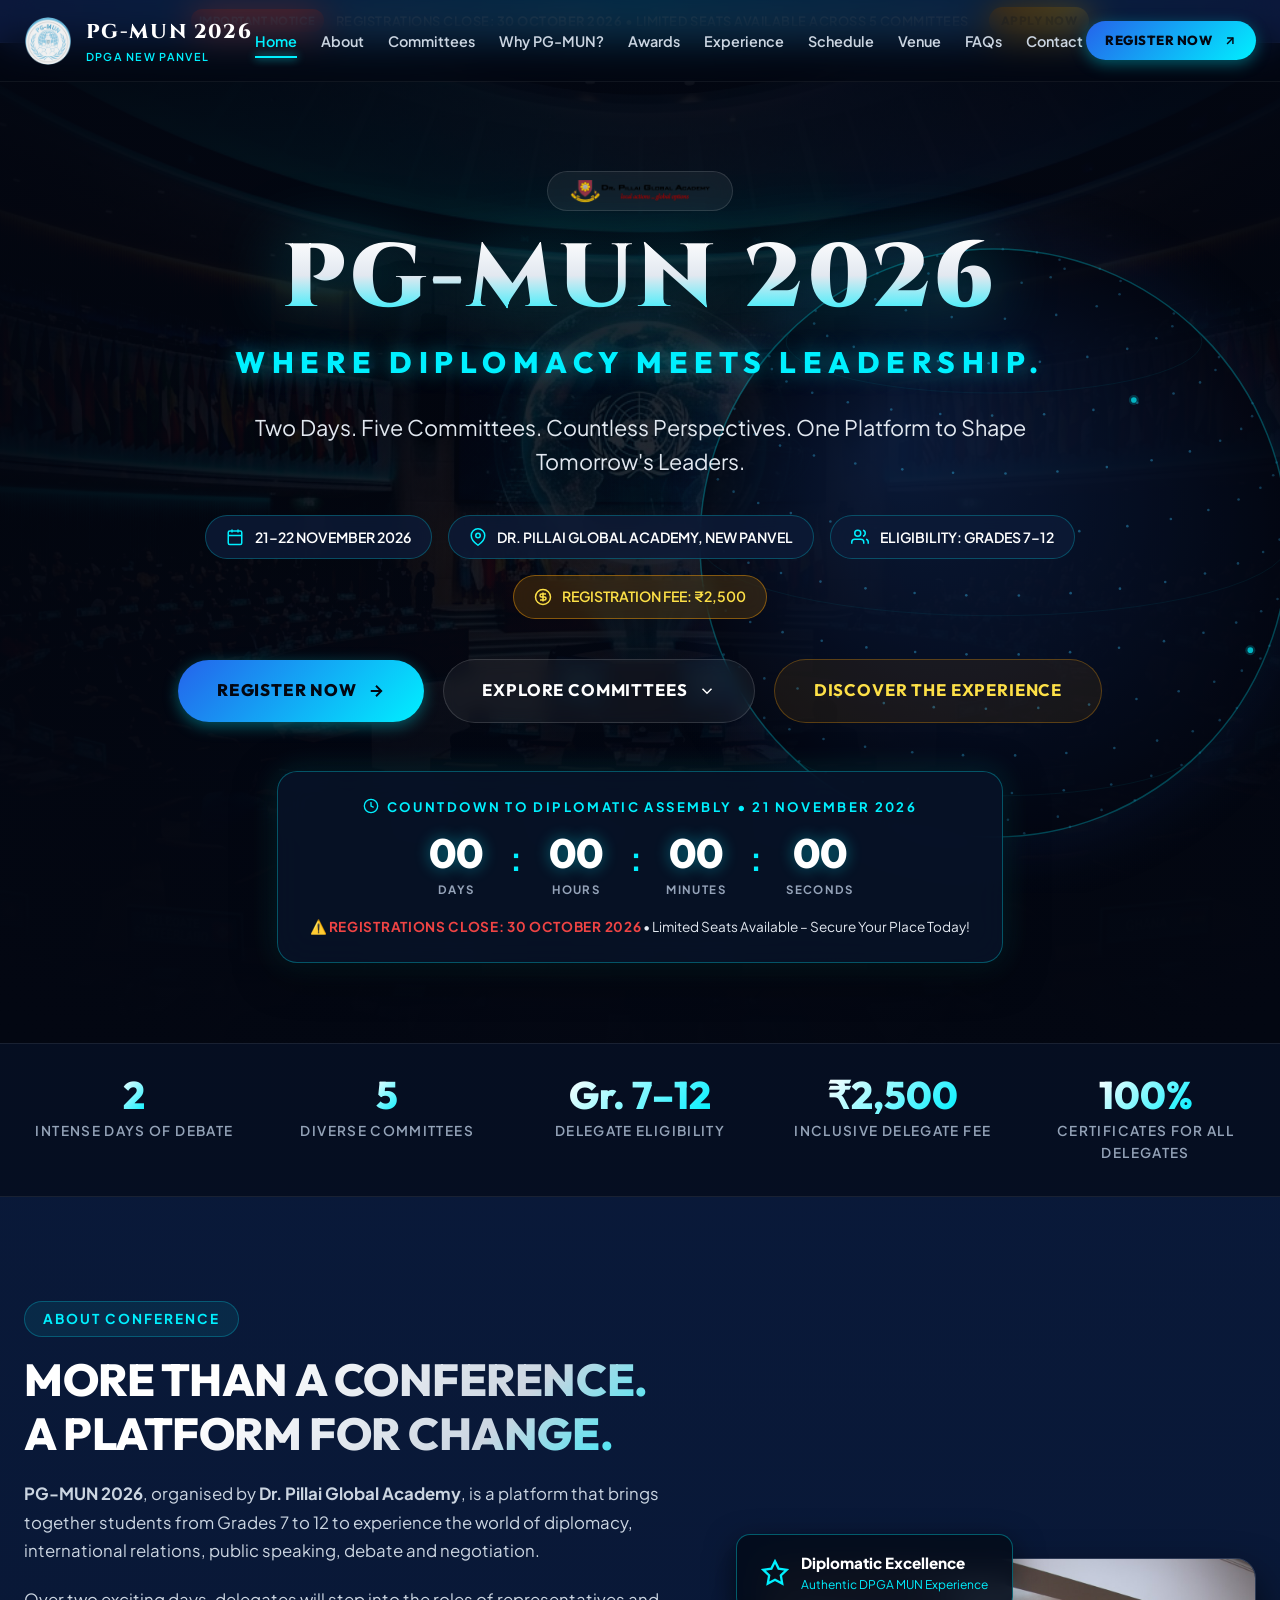
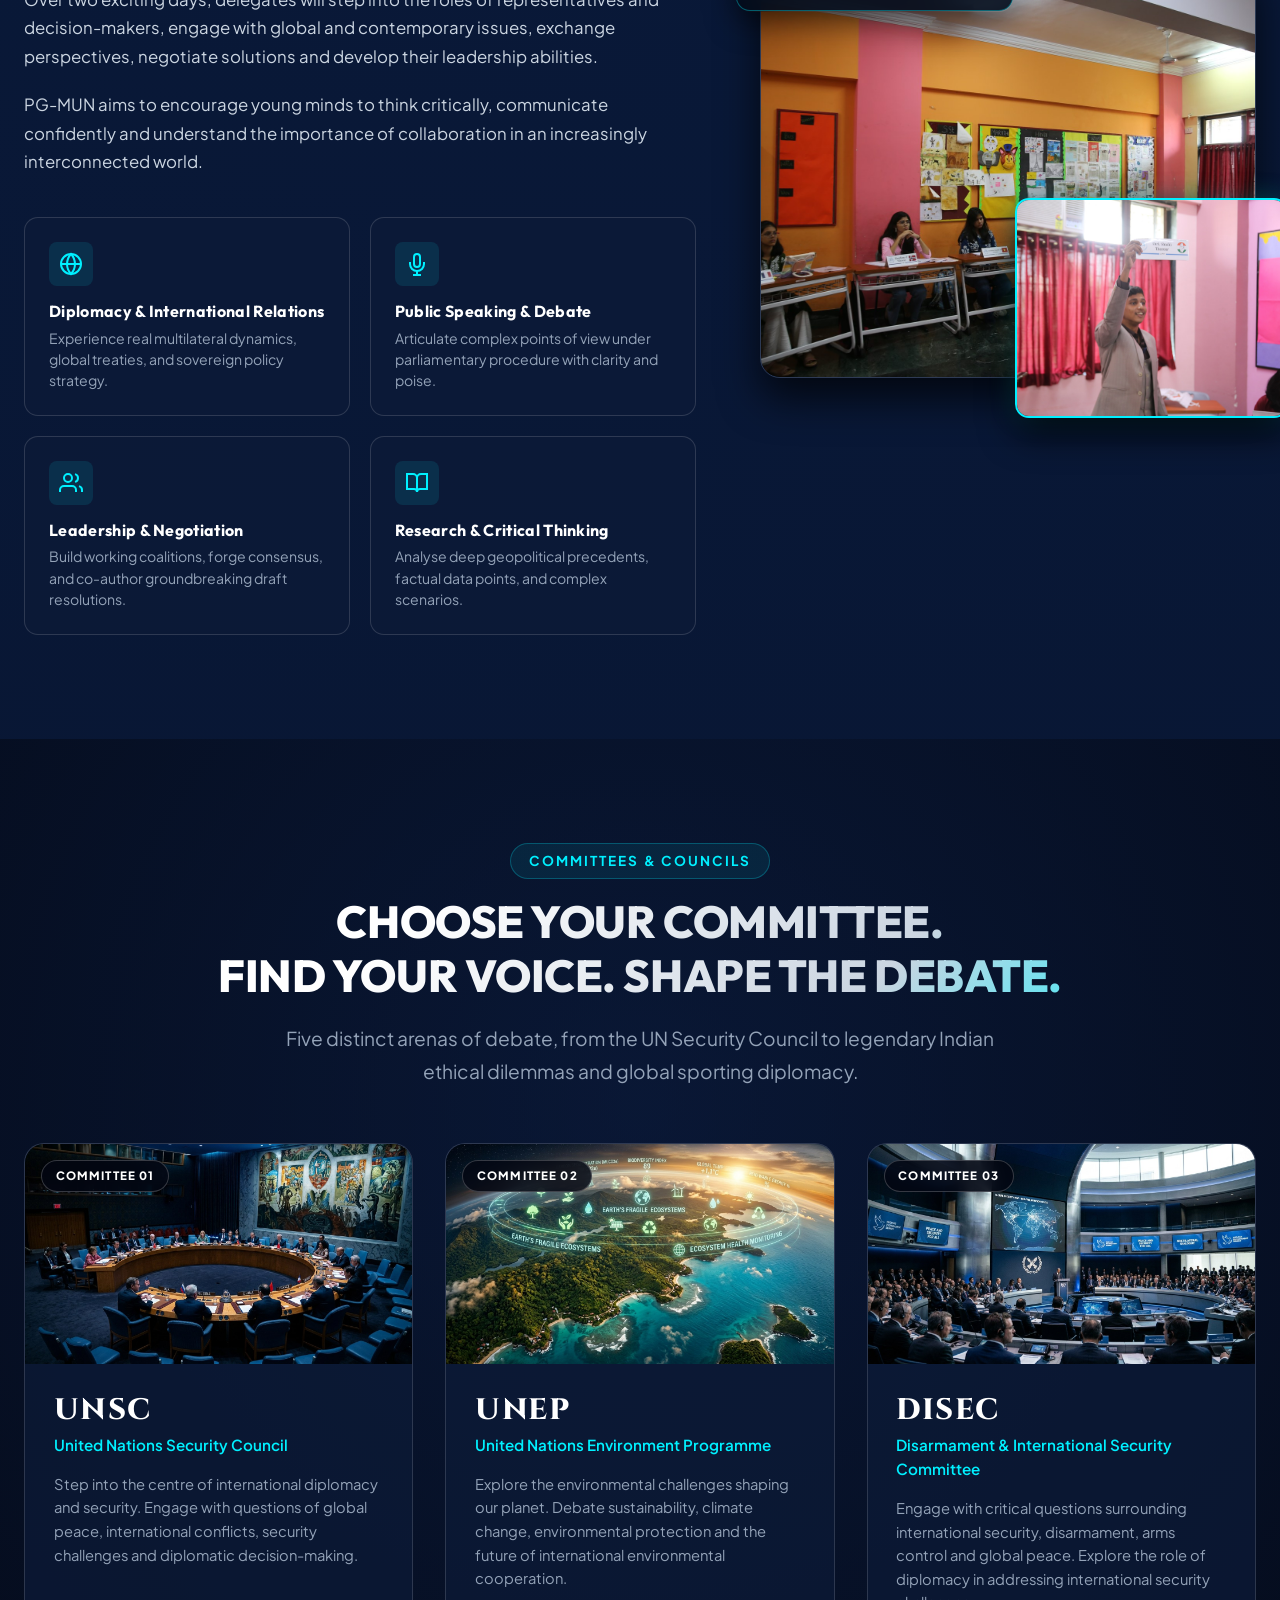
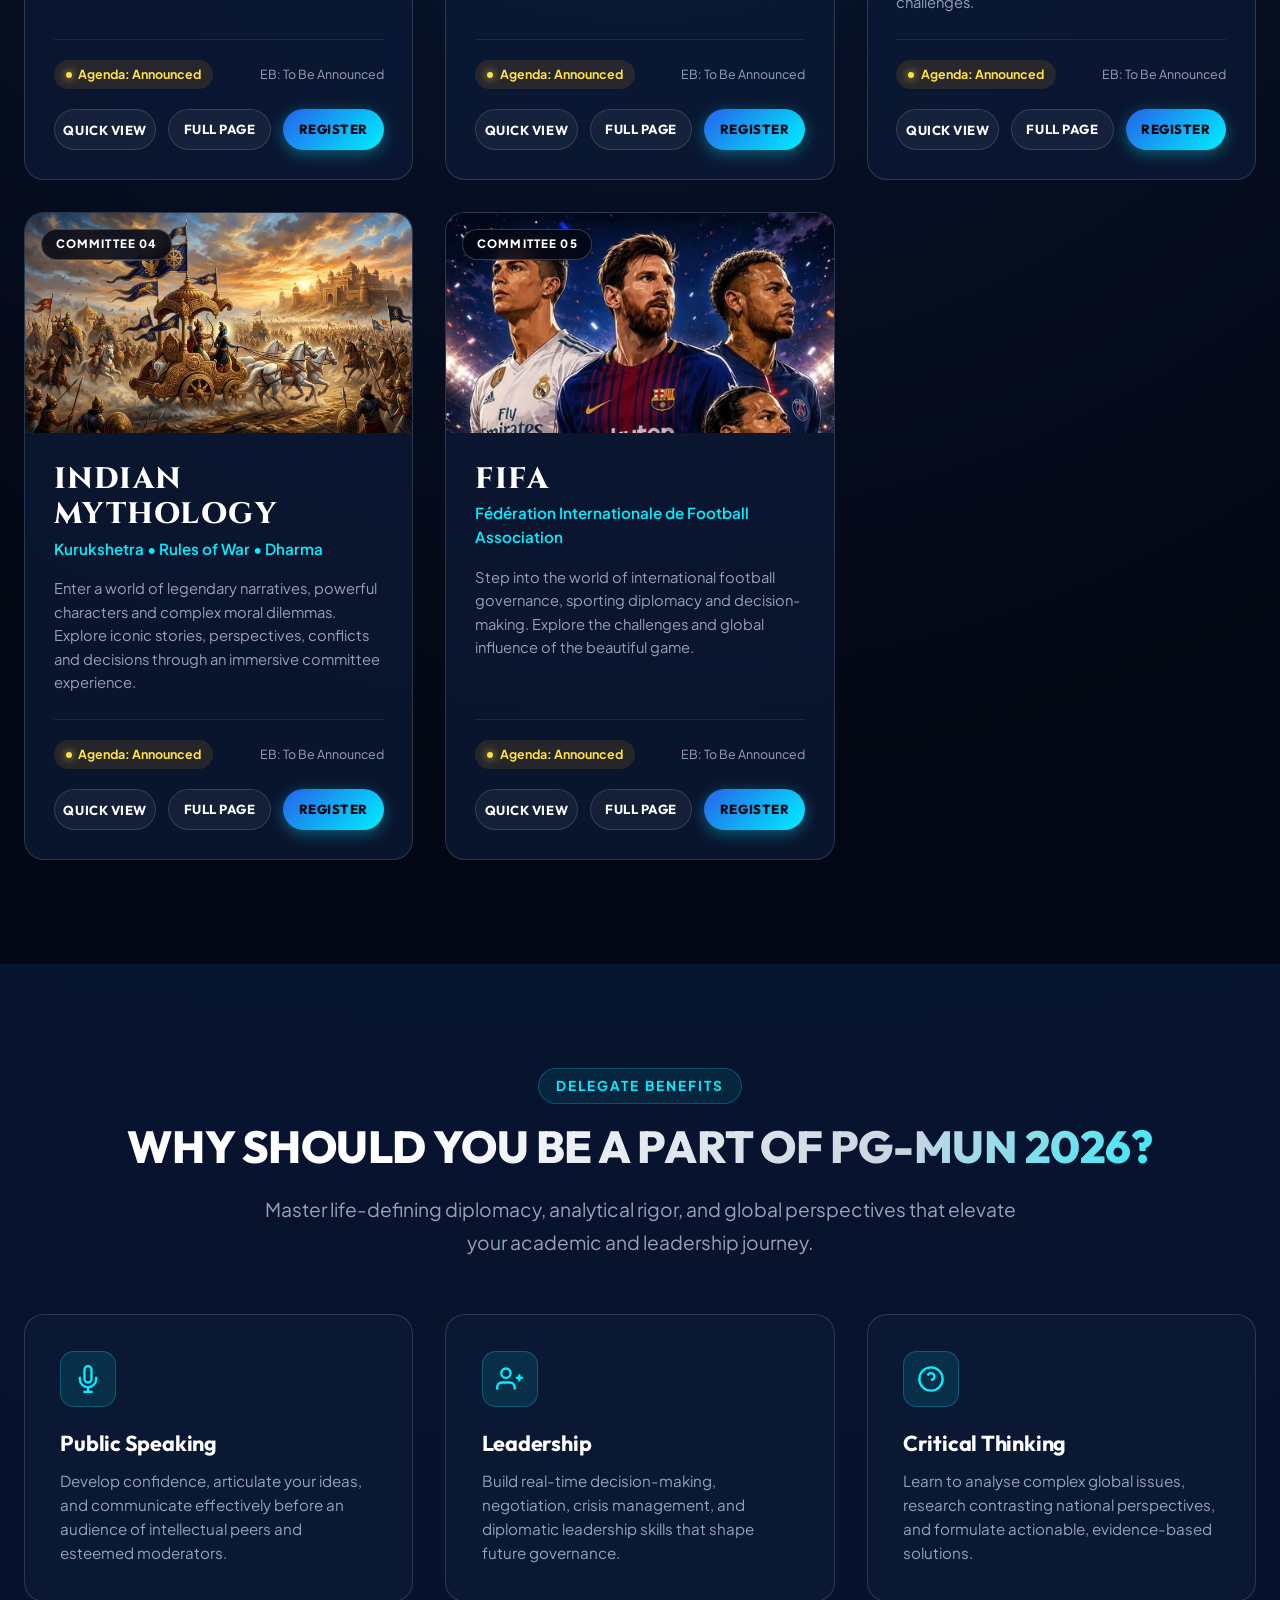
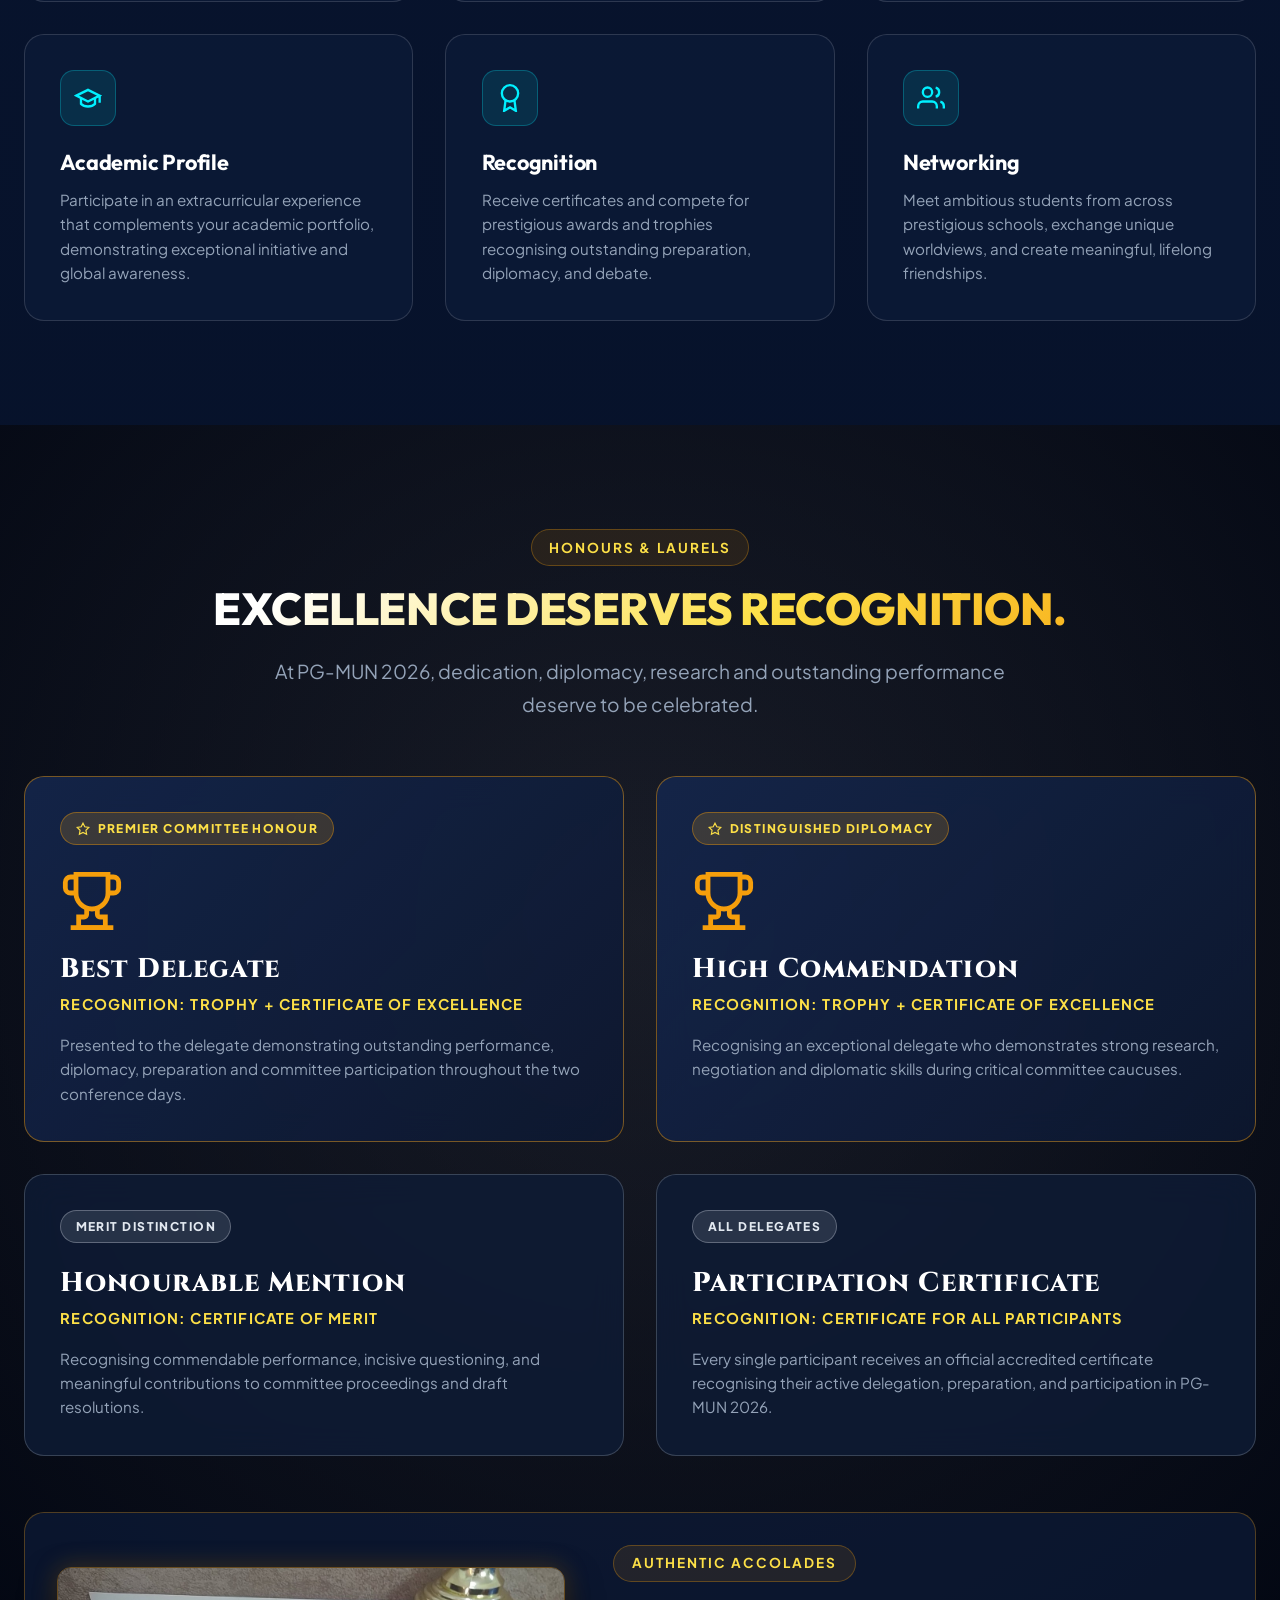
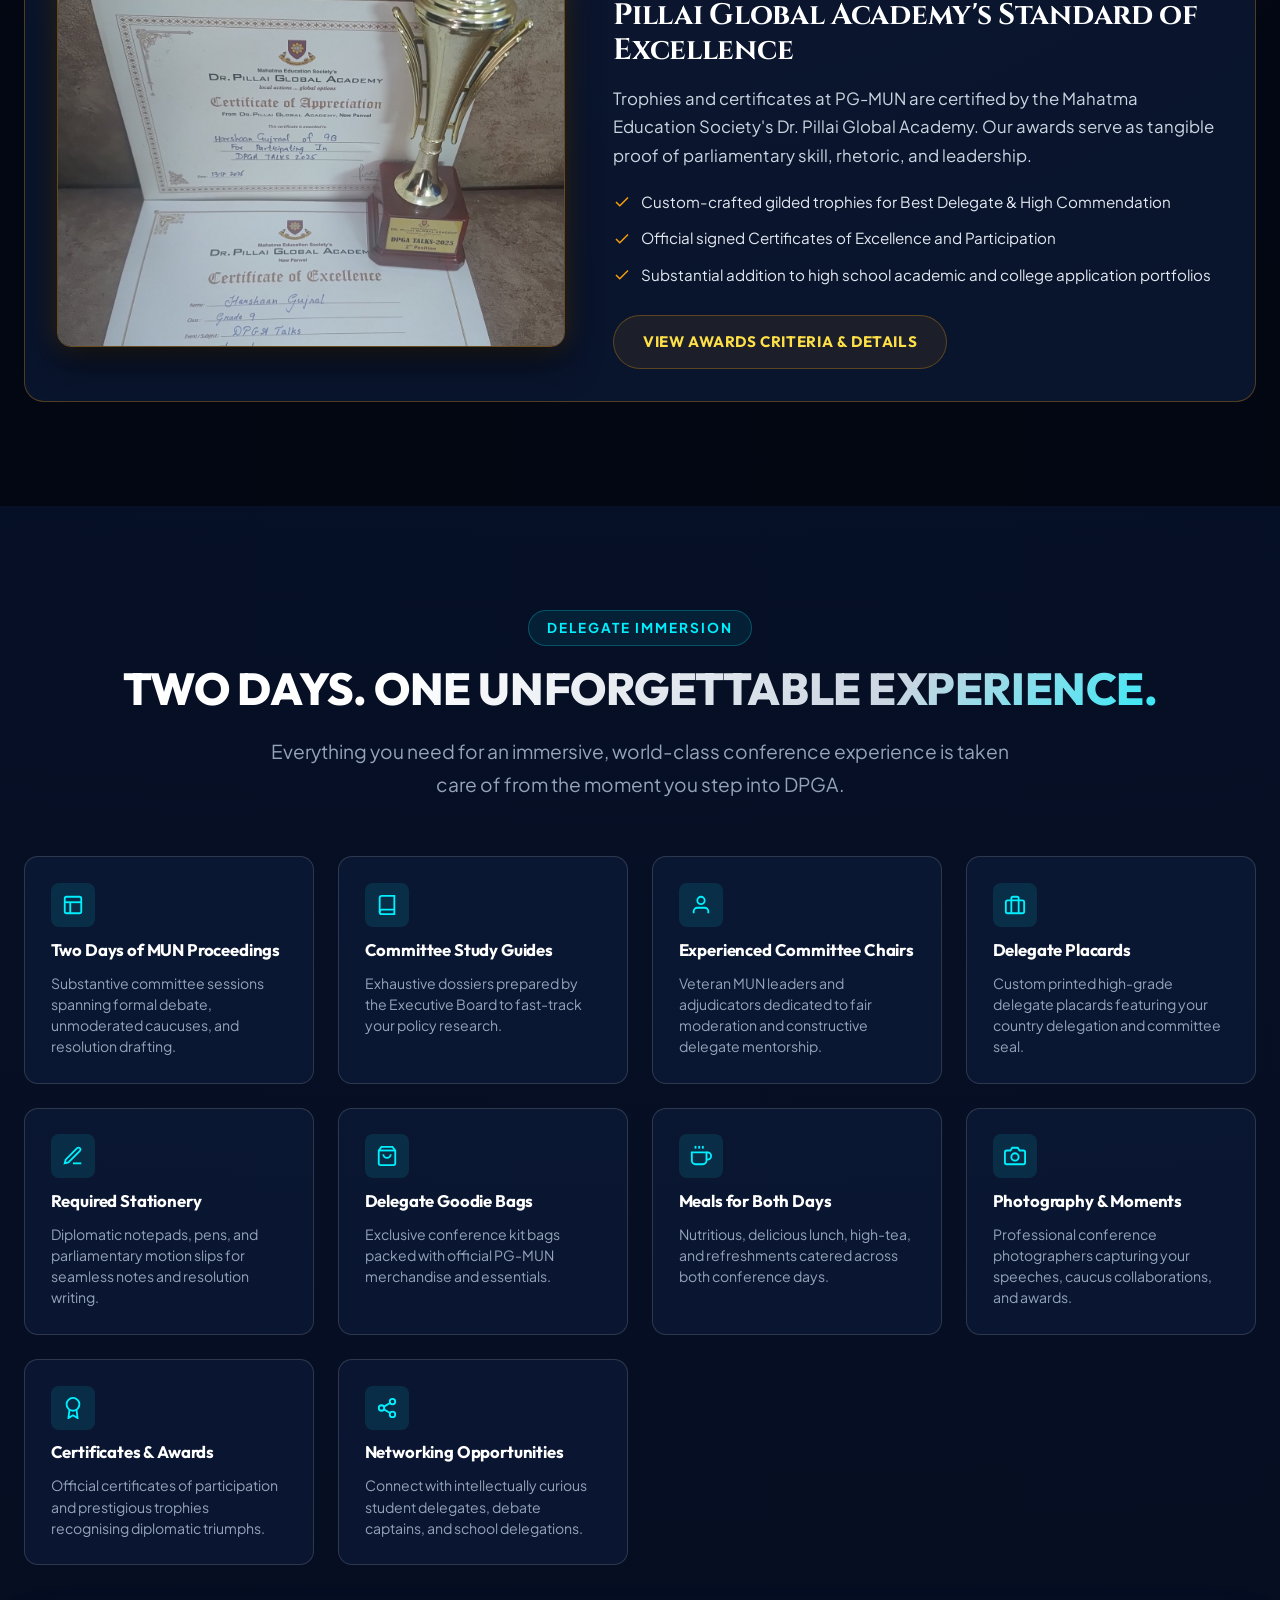
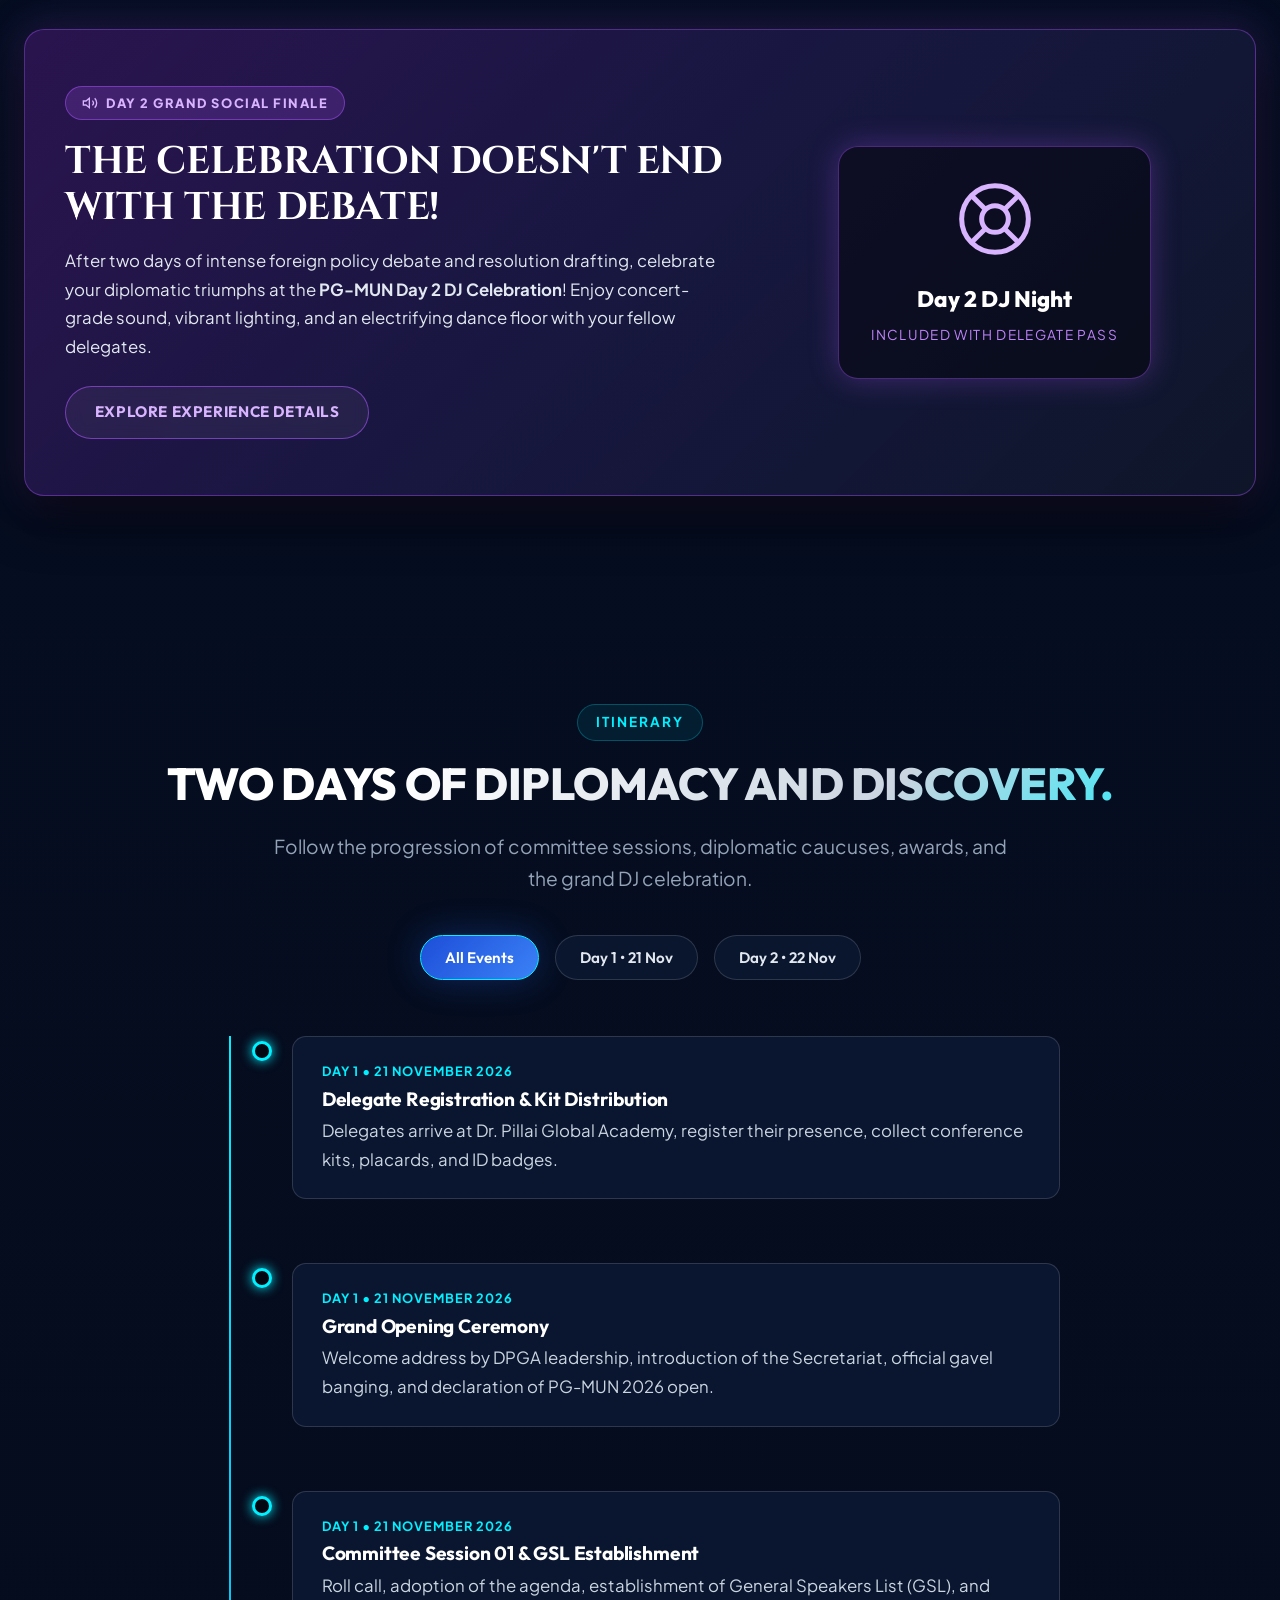
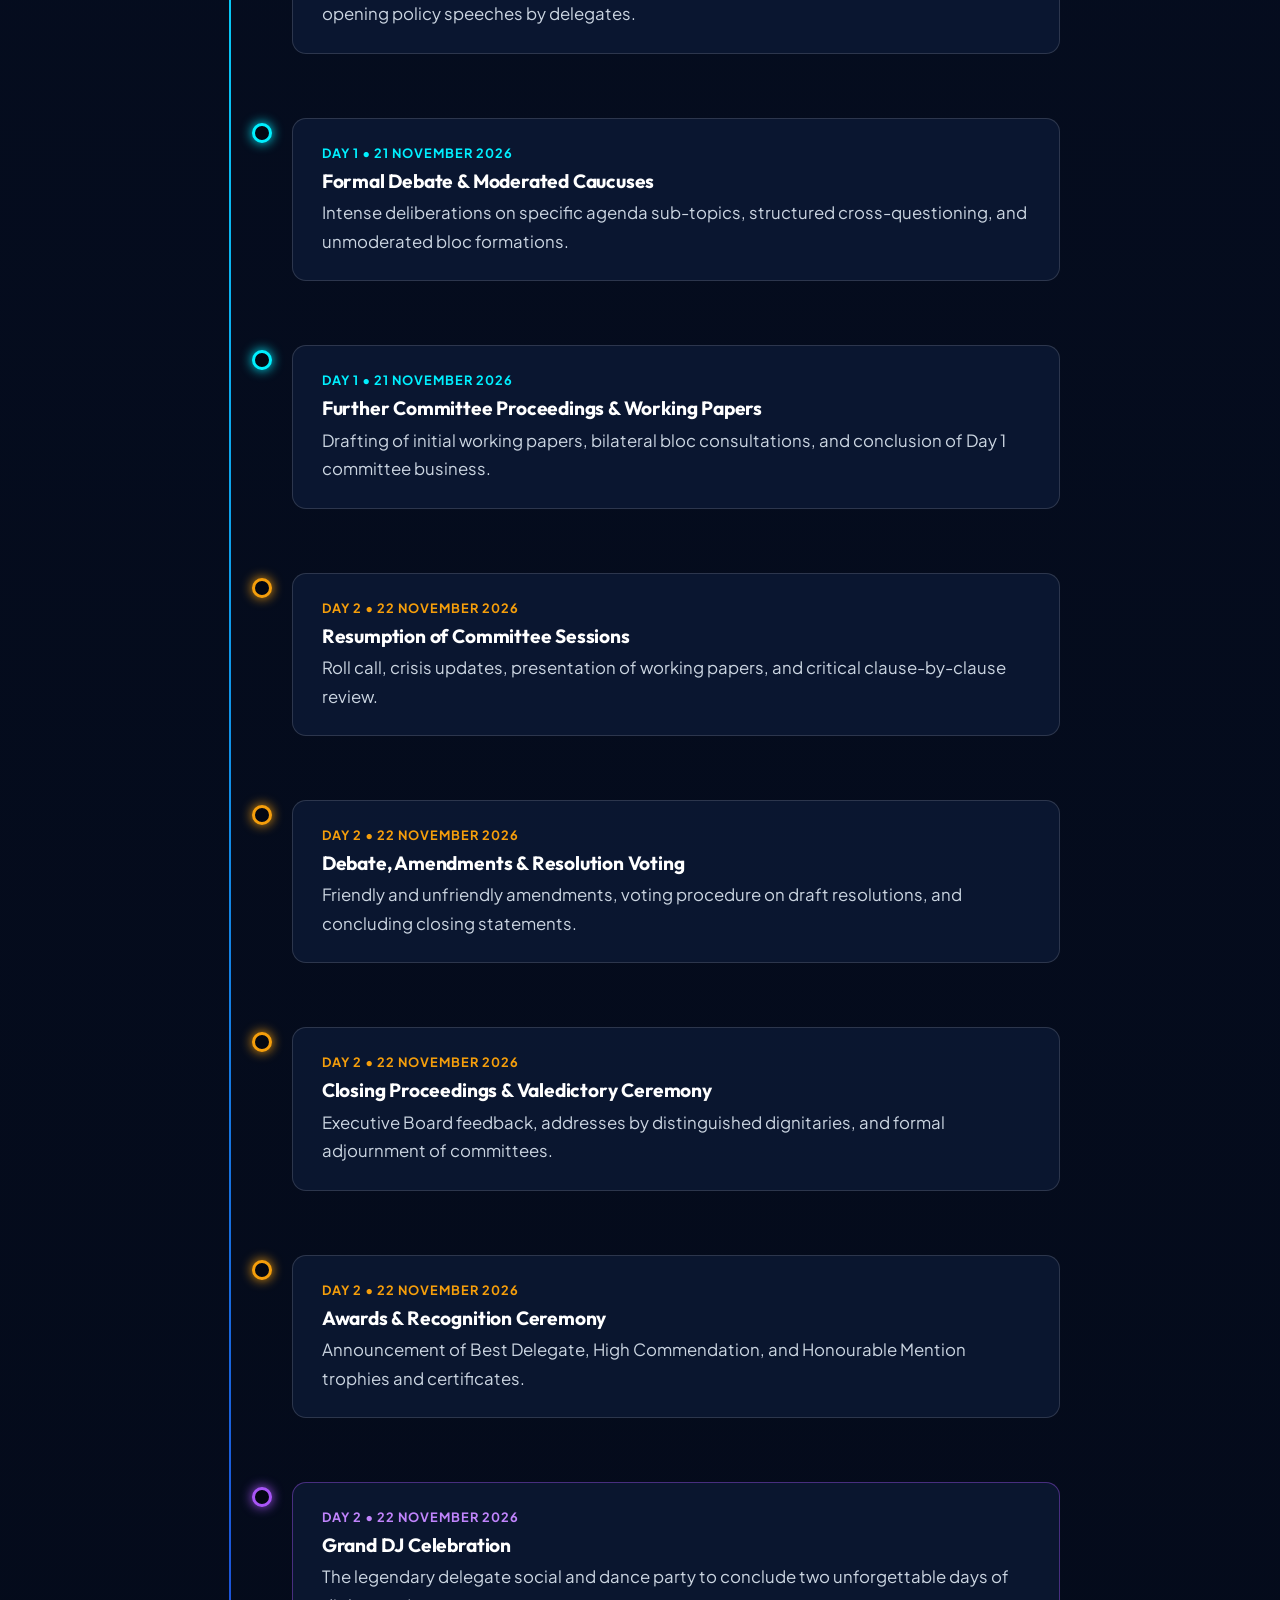
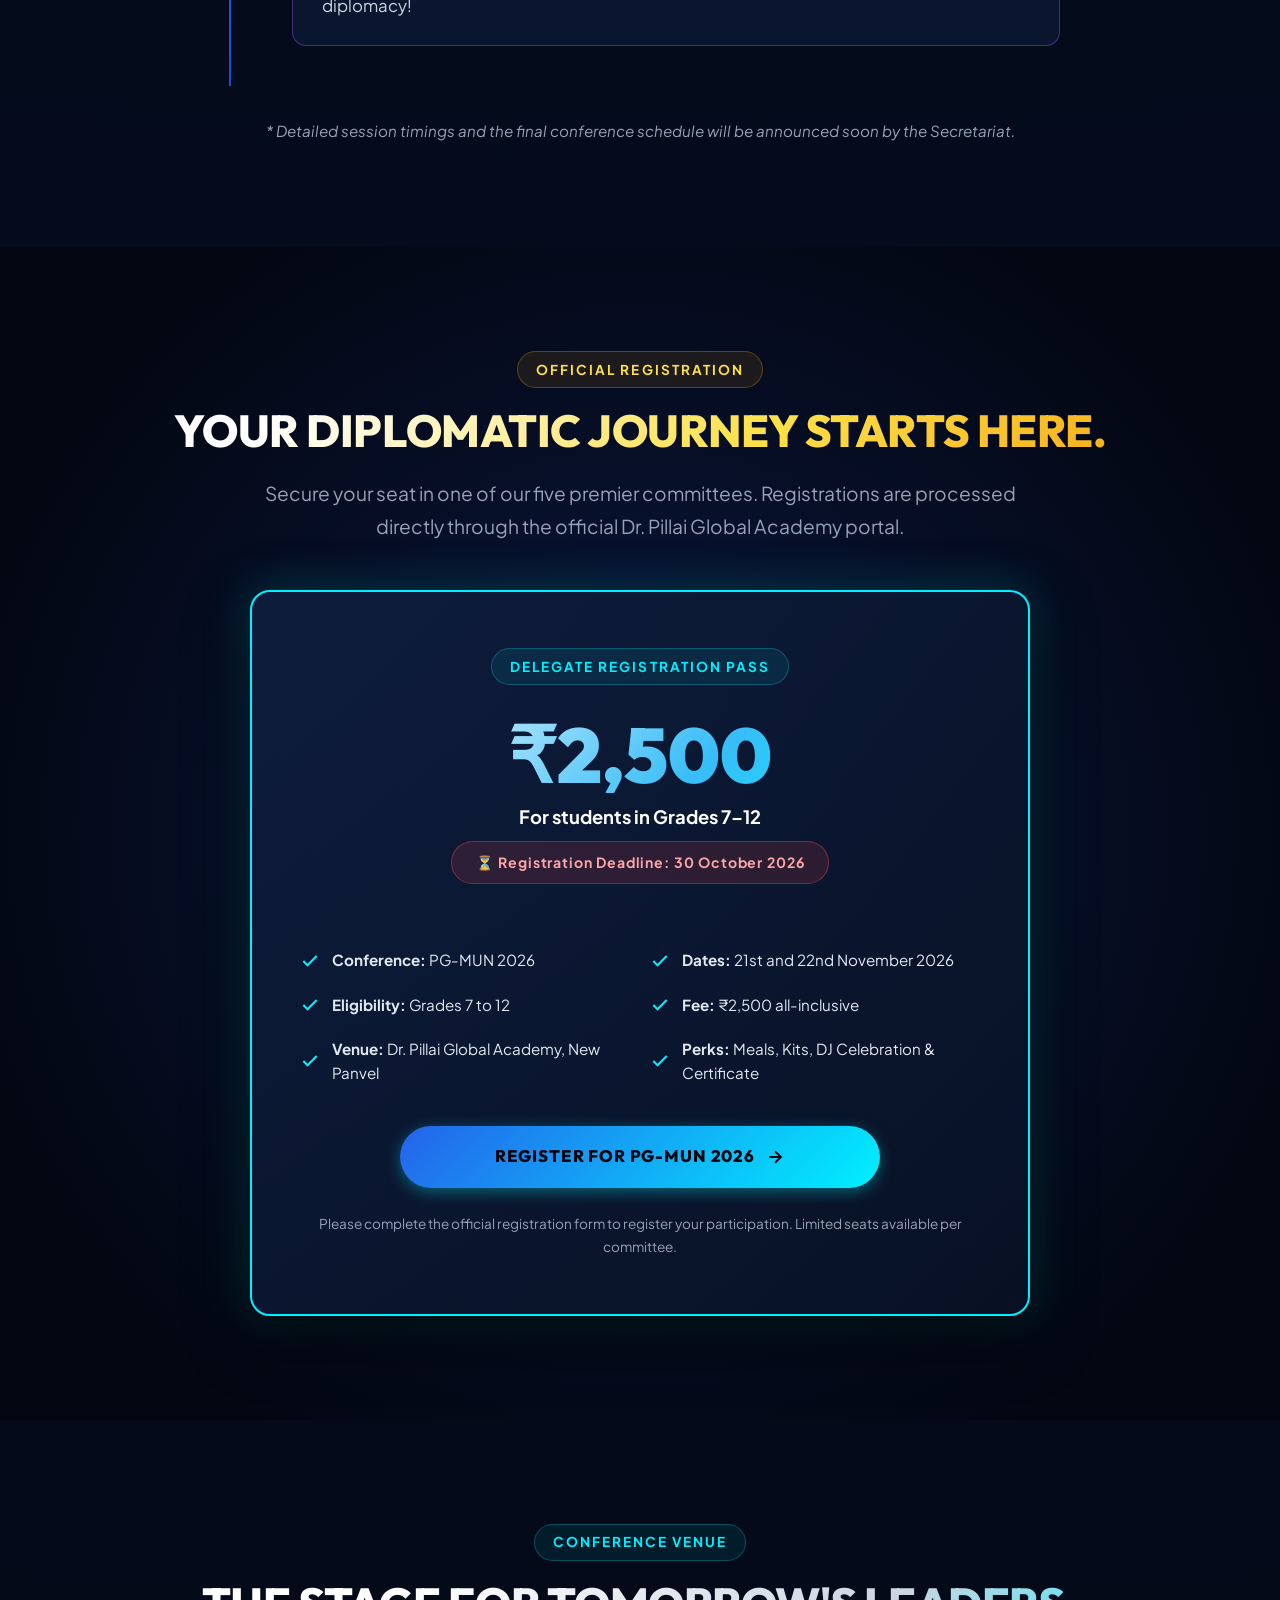
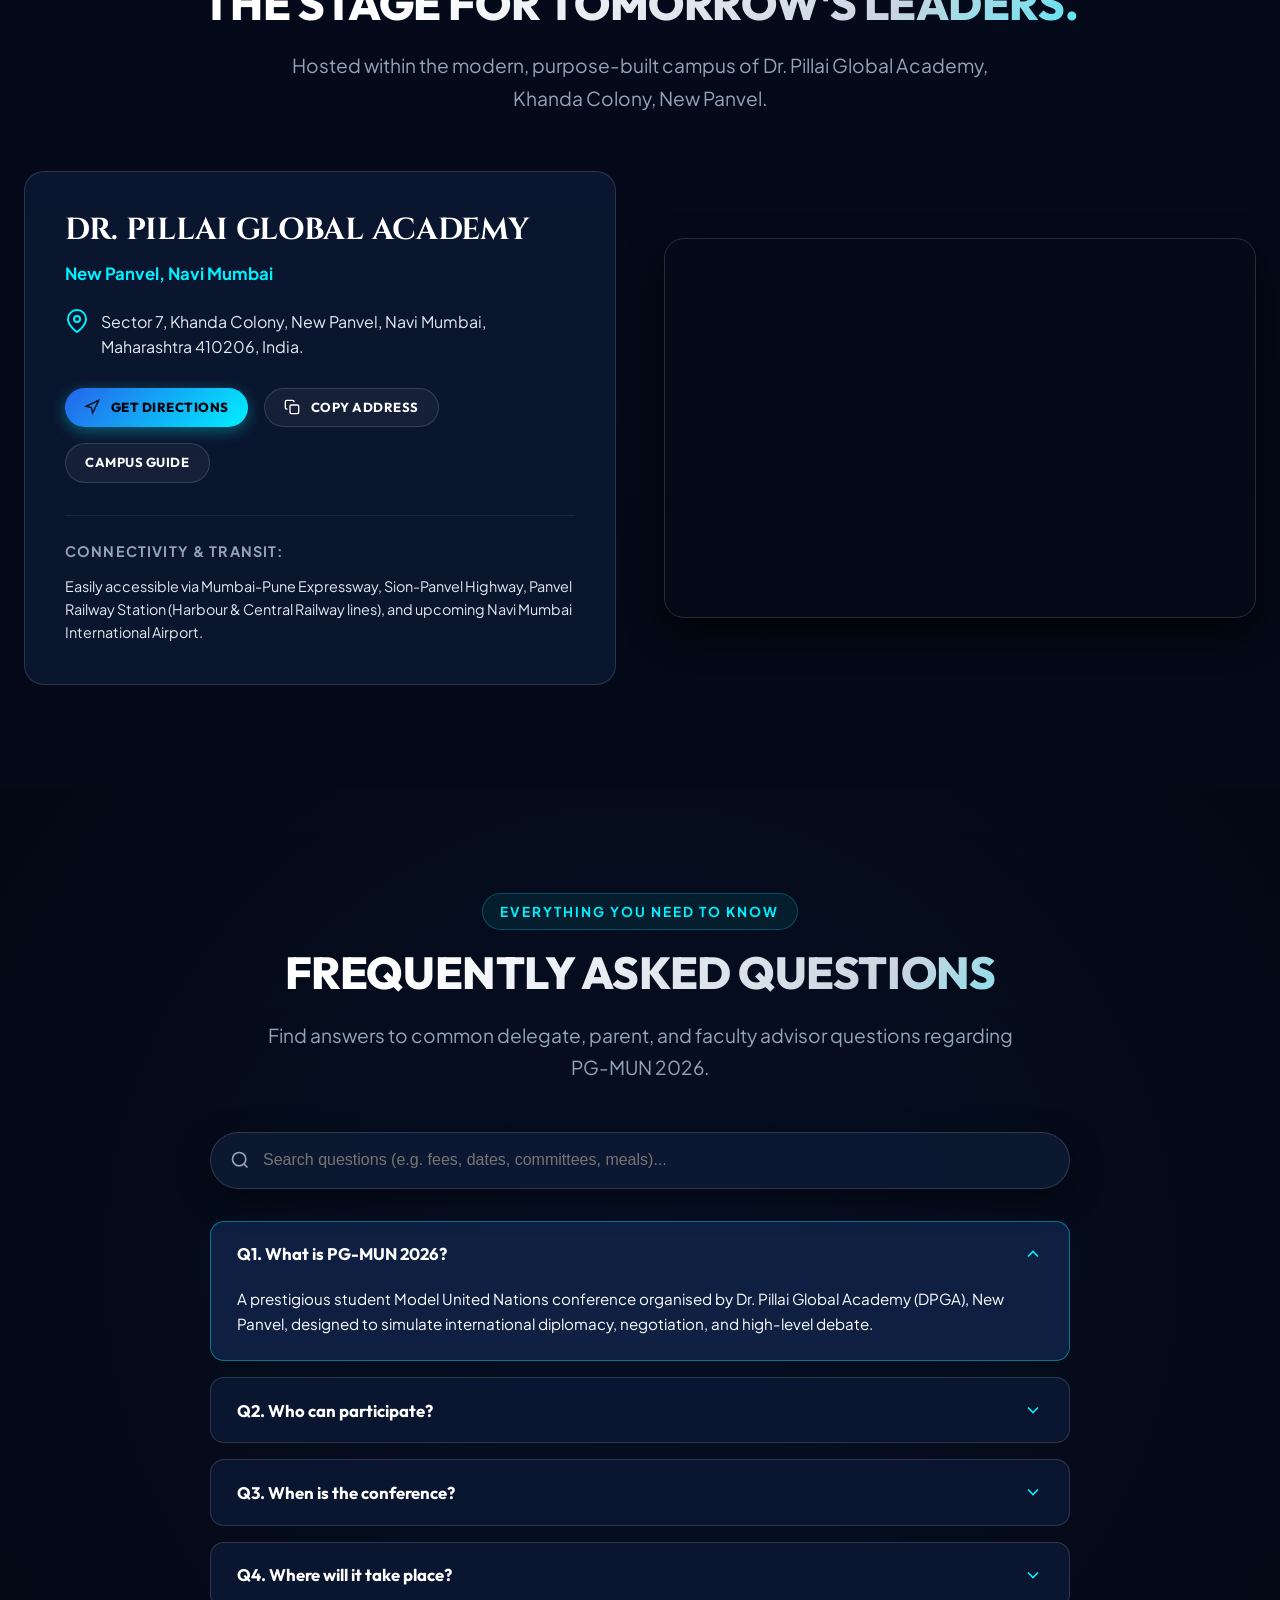
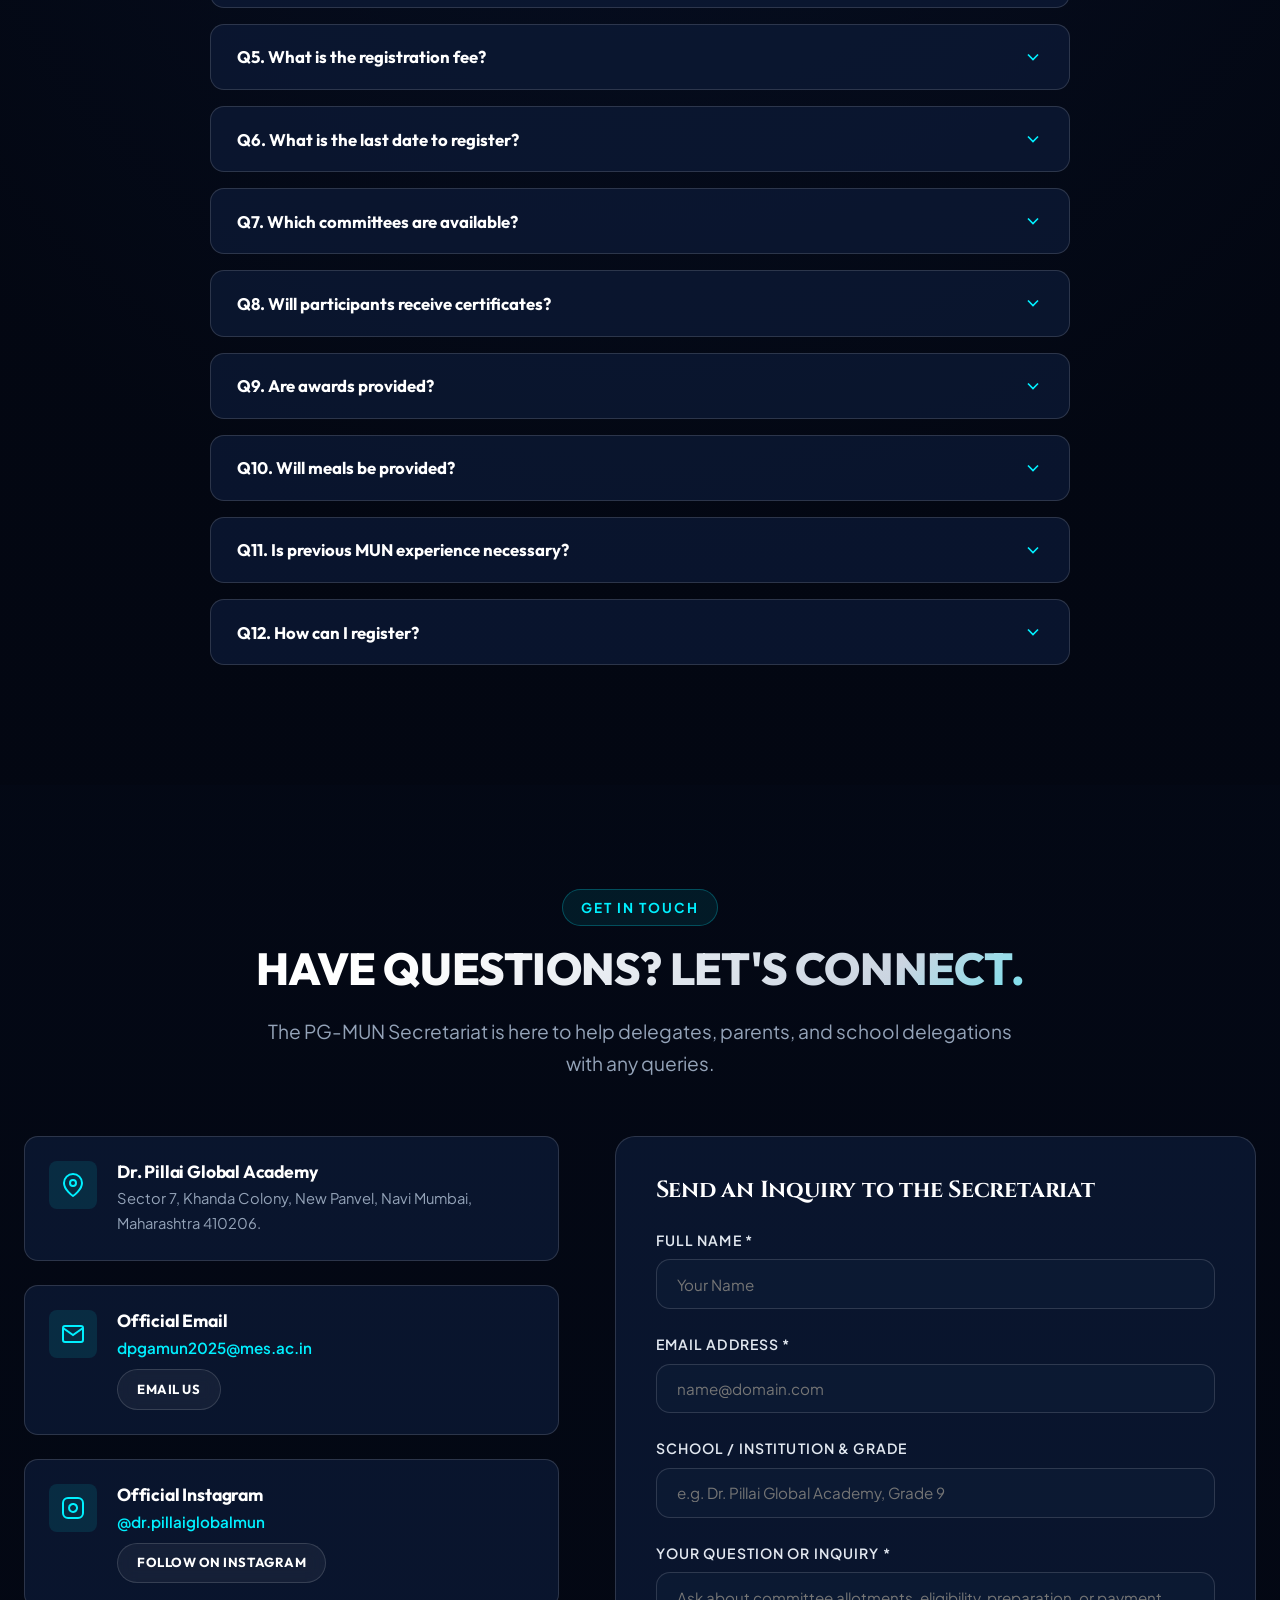
==== commit 3a35b895: "Update committee descriptions and agenda status" ====
--- a/index.html
+++ b/index.html
@@ -340,10 +340,11 @@
             <h3 class="committee-code">UNSC</h3>
             <div class="committee-full-name">United Nations Security Council</div>
             <p class="committee-desc">
-Establishing Binding Legal Frameworks on the Operational Deployment of Lethal Autonomous Weapon Systems (LAWS) and Artificial Intelligence in Military Command Structures
+              Step into the centre of international diplomacy and security. Engage with questions of global peace,
+              international conflicts, security challenges and diplomatic decision-making.
             </p>
             <div class="committee-meta-row">
-              <span class="agenda-status-pill"><span class="dot"></span> Agenda: Coming Soon</span>
+              <span class="agenda-status-pill"><span class="dot"></span> Agenda: Announced</span>
               <span style="font-size: 0.78rem; color: var(--silver-muted);">EB: To Be Announced</span>
             </div>
             <div class="committee-actions">
@@ -366,10 +367,11 @@
             <h3 class="committee-code">UNEP</h3>
             <div class="committee-full-name">United Nations Environment Programme</div>
             <p class="committee-desc">
-              Deliberation upon the Environmental Implications of Militarization and Military Activities in Fragile Ecosystems
+              Explore the environmental challenges shaping our planet. Debate sustainability, climate change,
+              environmental protection and the future of international environmental cooperation.
             </p>
             <div class="committee-meta-row">
-              <span class="agenda-status-pill"><span class="dot"></span> Agenda: Coming Soon</span>
+              <span class="agenda-status-pill"><span class="dot"></span> Agenda: Announced</span>
               <span style="font-size: 0.78rem; color: var(--silver-muted);">EB: To Be Announced</span>
             </div>
             <div class="committee-actions">
@@ -392,10 +394,11 @@
             <h3 class="committee-code">DISEC</h3>
             <div class="committee-full-name">Disarmament &amp; International Security Committee</div>
             <p class="committee-desc">
-              Deliberation on Strengthening Nuclear Arms Control and Preventing Strategic Escalation Amid Renewed Great-Power Rivalry
+              Engage with critical questions surrounding international security, disarmament, arms control and global
+              peace. Explore the role of diplomacy in addressing international security challenges.
             </p>
             <div class="committee-meta-row">
-              <span class="agenda-status-pill"><span class="dot"></span> Agenda: Coming Soon</span>
+              <span class="agenda-status-pill"><span class="dot"></span> Agenda: Announced</span>
               <span style="font-size: 0.78rem; color: var(--silver-muted);">EB: To Be Announced</span>
             </div>
             <div class="committee-actions">
@@ -418,10 +421,11 @@
             <h3 class="committee-code">INDIAN MYTHOLOGY</h3>
             <div class="committee-full-name">Kurukshetra • Rules of War • Dharma</div>
             <p class="committee-desc">
-              Can a just cause excuse every method used to win a war? (Kurukshetra, Rules of War, Dharma)
+              Enter a world of legendary narratives, powerful characters and complex moral dilemmas. Explore iconic
+              stories, perspectives, conflicts and decisions through an immersive committee experience.
             </p>
             <div class="committee-meta-row">
-              <span class="agenda-status-pill"><span class="dot"></span> Agenda: Coming Soon</span>
+              <span class="agenda-status-pill"><span class="dot"></span> Agenda: Announced</span>
               <span style="font-size: 0.78rem; color: var(--silver-muted);">EB: To Be Announced</span>
             </div>
             <div class="committee-actions">
@@ -444,10 +448,11 @@
             <h3 class="committee-code">FIFA</h3>
             <div class="committee-full-name">Fédération Internationale de Football Association</div>
             <p class="committee-desc">
-             Deliberation on VAR, Refereeing Controversies, and Fairness in Football
+              Step into the world of international football governance, sporting diplomacy and decision-making. Explore
+              the challenges and global influence of the beautiful game.
             </p>
             <div class="committee-meta-row">
-              <span class="agenda-status-pill"><span class="dot"></span> Agenda: Coming Soon</span>
+              <span class="agenda-status-pill"><span class="dot"></span> Agenda: Announced</span>
               <span style="font-size: 0.78rem; color: var(--silver-muted);">EB: To Be Announced</span>
             </div>
             <div class="committee-actions">
@@ -858,7 +863,8 @@
               <line x1="14.83" y1="9.17" x2="19.07" y2="4.93"></line>
               <line x1="4.93" y1="19.07" x2="9.17" y2="14.83"></line>
             </svg>
-            <div style="font-family: var(--font-heading); font-size: 1.4rem; font-weight: 800; color: #fff;">Day 2 DJ</div>
+            <div style="font-family: var(--font-heading); font-size: 1.4rem; font-weight: 800; color: #fff;">Day 2 DJ
+              Night</div>
             <div
               style="font-size: 0.85rem; color: #c084fc; text-transform: uppercase; letter-spacing: 0.1em; margin-top: 0.4rem;">
               Included with Delegate Pass</div>
